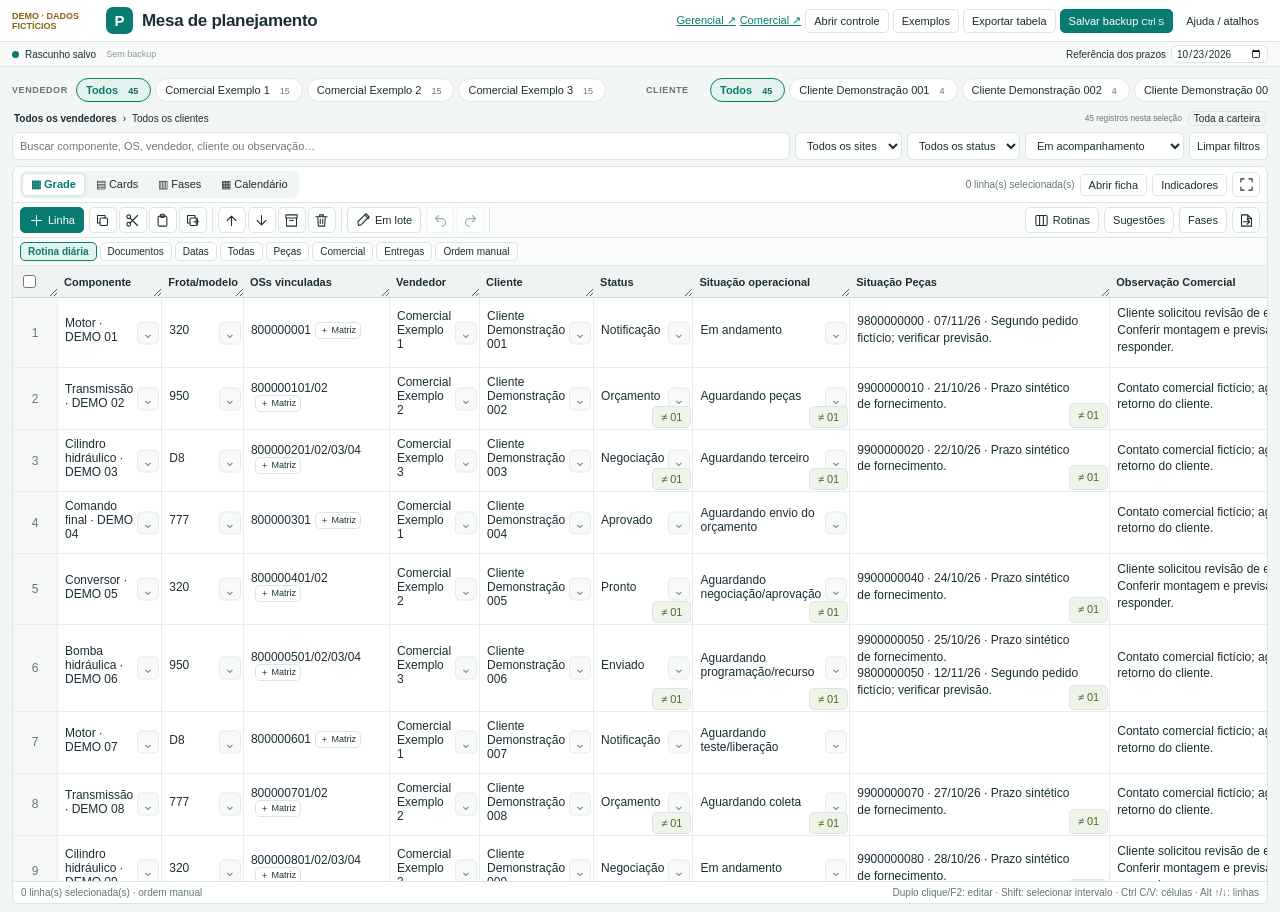
==== planner-demo/index.html @ 9d70d235 "Publica planejador de demonstração com gerador sintético reproduzível e auditoria sem sobreposição d" ====
<!doctype html><html lang="pt-BR"><head><meta charset="utf-8"><meta name="viewport" content="width=device-width,initial-scale=1"><meta name="robots" content="noindex"><title>Planejador · demonstração fictícia</title><style>:root{--ink:#192f35;--muted:#62777a;--line:#dce5e5;--bg:#f2f6f5;--accent:#087c70;--soft:#e4f3ef;--warn:#b46617;--danger:#b74043;--panel:#fff;--shadow:0 12px 35px #18353512;font-family:Inter,Segoe UI,Arial,sans-serif;color:var(--ink);background:var(--bg);font-size:14px}*{box-sizing:border-box}body{margin:0}button,input,select,textarea{font:inherit}button{cursor:pointer;border:1px solid var(--line);background:white;border-radius:7px;padding:8px 11px;color:var(--ink);white-space:nowrap}button:hover{background:var(--soft);border-color:var(--accent)}button:disabled{opacity:.4;cursor:default}button.primary{background:var(--accent);color:white;border-color:var(--accent)}button.quiet{background:transparent;border-color:transparent}button.danger{color:var(--danger)}input,select,textarea{border:1px solid var(--line);border-radius:6px;padding:8px 10px;background:white;color:var(--ink);min-width:0}input:focus,textarea:focus,select:focus{outline:2px solid var(--accent);outline-offset:1px}textarea{resize:vertical;min-height:78px}h1,h2,h3,p{margin:0}h1{font-size:25px;letter-spacing:-.8px}h2{font-size:20px;letter-spacing:-.4px}h3{font-size:14px}small,.muted{color:var(--muted)}.eyebrow{text-transform:uppercase;font-size:10px;letter-spacing:1.8px;font-weight:700;color:var(--accent)}.top{padding:20px 28px 16px;display:flex;align-items:center;gap:20px;border-bottom:1px solid var(--line);background:var(--panel)}.brand{width:36px;height:36px;border-radius:10px;background:var(--accent);color:white;display:grid;place-items:center;font-weight:800;font-size:18px}.heading{flex:1}.heading p{margin-top:4px;color:var(--muted);font-size:12px}.topActions,.row,.tools,.filters,.tabs{display:flex;gap:8px;align-items:center;flex-wrap:wrap}.savebar{font-size:12px;background:#f9fbfa;border-bottom:1px solid var(--line);padding:9px 28px;display:flex;align-items:center;justify-content:space-between;gap:12px;flex-wrap:wrap}.dot{height:7px;width:7px;border-radius:50%;display:inline-block;background:var(--accent);margin-right:6px}.dot.dirty{background:#df9d2f}.workspace{padding:22px 28px}.intro{display:flex;justify-content:space-between;align-items:end;margin-bottom:18px;gap:16px}.intro p{color:var(--muted);margin-top:6px}.stats{display:grid;grid-template-columns:repeat(4,1fr);gap:12px;margin-bottom:18px}.stat{background:var(--panel);border:1px solid var(--line);padding:15px 18px;border-radius:10px;text-align:left}.stat strong{display:block;font-size:27px;letter-spacing:-1px;margin:5px 0}.stat small{font-size:11px}.filters{margin-bottom:12px}.filters #search{width:300px;flex:1;min-width:180px}.tabs{margin-bottom:12px}.tabs button.active{background:var(--soft);border-color:var(--accent);color:var(--accent);font-weight:700}.panel{background:var(--panel);border:1px solid var(--line);border-radius:10px;box-shadow:var(--shadow);overflow:hidden}.panelhead{display:flex;justify-content:space-between;gap:15px;align-items:center;padding:13px 16px;border-bottom:1px solid var(--line);flex-wrap:wrap}.tools{padding:9px 12px;border-bottom:1px solid var(--line);background:#fbfcfc}.tools button{font-size:12px;padding:6px 8px}.spacer{flex:1}.hint{padding:9px 14px;font-size:11px;color:var(--muted);background:#fbfcfc;border-top:1px solid var(--line)}.tablewrap{overflow:auto;max-height:60vh;min-height:260px;overscroll-behavior:contain}.sheet{border-collapse:separate;border-spacing:0;table-layout:fixed;min-width:100%;font-size:12px}.sheet th{position:sticky;top:0;z-index:3;background:#eff4f3;text-align:left;font-size:11px;color:#425d61;font-weight:600;border-bottom:1px solid #cbd8d6;height:39px;padding:8px;resize:horizontal;overflow:hidden;min-width:65px}.sheet th.num{min-width:45px;width:45px;left:0;z-index:5}.sheet td{border-right:1px solid #e7eded;border-bottom:1px solid #e7eded;padding:0;vertical-align:top;height:39px;background:white}.sheet td.num{position:sticky;left:0;z-index:2;background:#f5f8f7;width:45px;text-align:center;vertical-align:middle;cursor:grab;color:var(--muted);font-variant-numeric:tabular-nums}.sheet td.cell{padding:10px 8px;white-space:nowrap;overflow:hidden;text-overflow:ellipsis;max-width:300px;outline:none;cursor:cell;user-select:none}.sheet td.cell.long{white-space:normal;min-width:260px;line-height:1.4}.sheet td.cell.selected{background:var(--soft)}.sheet td.cell.focused{box-shadow:inset 0 0 0 2px var(--accent)}.sheet td.cell[contenteditable=true]{background:#fffdf2;user-select:text;white-space:pre-wrap;box-shadow:inset 0 0 0 2px var(--accent);cursor:text}.sheet tr.rowSelected td{background:#edf7f4}.sheet tr.rowSelected td.cell.selected{background:#d2eae4}.sheet .readonly{color:#6f7f81;background:#f8faf9}.sheet th button{font-size:11px;padding:0;background:none;border:0;text-align:left;width:100%}.empty{padding:45px;text-align:center;color:var(--muted)}.badge{display:inline-block;border-radius:5px;padding:3px 6px;font-size:10px;background:var(--soft);color:var(--accent);font-weight:600}.badge.warn{background:#fff0da;color:#99611a}.badge.red{background:#fdeced;color:#a83c43}.badge.gray{background:#edf1f3;color:#536572}.layout{display:grid;grid-template-columns:190px minmax(0,1fr);min-height:calc(100vh - 125px)}.rail{padding:23px 15px;border-right:1px solid var(--line);background:var(--panel)}.rail .eyebrow{margin:6px 10px 14px}.rail button{display:flex;justify-content:space-between;width:100%;text-align:left;margin:4px 0;padding:11px;border:0;background:transparent}.rail button.active{background:var(--soft);color:var(--accent);font-weight:700}.rail p{font-size:11px;line-height:1.6;margin:22px 10px;color:var(--muted)}.agenda{--accent:#b36623;--soft:#fff1e1;--bg:#f7f5f0;--ink:#253443;--muted:#727775}.agenda .top{background:#1b2c3d;color:white}.agenda .heading p{color:#bcc9d3}.agenda .brand{background:#d99957;color:#142433}.agenda .top .eyebrow{color:#e1b480}.agenda .top button.quiet{color:white}.agenda .top button.primary{background:#d48b40;color:#132330}.agenda .stat{border-top:3px solid #d4aa78}.board{display:grid;grid-template-columns:repeat(3,minmax(240px,1fr));gap:16px;overflow:auto}.lane{background:#eeece7;border-radius:10px;padding:10px;min-height:250px}.laneTitle{display:flex;justify-content:space-between;padding:7px 4px 13px;font-weight:700;font-size:12px}.task{background:white;border:1px solid #e2ded6;border-radius:9px;padding:14px;margin-bottom:10px;box-shadow:0 3px 10px #29312e05;cursor:grab}.task:hover{border-color:var(--accent)}.task .tasktop{display:flex;align-items:start;gap:8px;justify-content:space-between}.task h3{font-size:14px;margin-bottom:4px}.task .description{font-size:12px;line-height:1.5;margin:12px 0;min-height:36px}.task label{font-size:10px;color:var(--muted);display:block}.task input{width:100%;font-size:12px;margin-top:3px;padding:6px}.task .taskfoot{display:flex;gap:6px;align-items:center;justify-content:space-between;margin-top:10px}.task button{padding:5px 7px;font-size:11px}.task.selected{outline:2px solid var(--accent)}.cockpit{--accent:#315bd5;--soft:#edf1ff;--bg:#f3f5fa;--ink:#25304b;--muted:#748099;--line:#dde3ee}.cockpit .brand{border-radius:50%}.cockpit .workspace{padding:20px 24px}.cockpit-layout{display:grid;grid-template-columns:340px minmax(0,1fr);gap:18px}.catalog{max-height:76vh;overflow:auto}.component-item{padding:15px 16px;border-bottom:1px solid var(--line);cursor:pointer;position:relative;background:white}.component-item:hover{background:#f8faff}.component-item.active{background:var(--soft);box-shadow:inset 4px 0 var(--accent)}.component-item h3{margin:7px 0}.component-item p{font-size:12px;line-height:1.5;margin:5px 0}.component-item input[type=checkbox]{float:right}.progress{height:4px;display:flex;gap:3px;margin-top:12px}.progress i{flex:1;background:#e3e8f1;border-radius:2px}.progress i.on{background:var(--accent)}.detail{padding:22px}.detailTitle{display:flex;gap:12px;justify-content:space-between;align-items:start;margin-bottom:18px}.detailTitle p{margin:5px 0;color:var(--muted)}.formgrid{display:grid;grid-template-columns:repeat(3,minmax(0,1fr));gap:12px}.formgrid label{font-size:11px;color:var(--muted);display:flex;flex-direction:column;gap:5px}.formgrid input,.formgrid select,.formgrid textarea{width:100%;font-size:13px}.formgrid .wide{grid-column:1/-1}.formgrid .span2{grid-column:span 2}.section{margin:18px 0;padding-top:18px;border-top:1px solid var(--line)}.section h3{margin-bottom:12px}.metrics{display:flex;gap:10px;margin:16px 0}.metric{flex:1;padding:12px;border:1px solid var(--line);border-radius:8px}.metric strong{display:block;font-size:17px;margin-top:5px}.metric small{font-size:10px}.timeline{display:flex;gap:8px;overflow:auto;padding:12px 0}.milestone{min-width:105px;flex:1;border-top:3px solid var(--accent);padding:8px 3px}.milestone small{display:block;font-size:10px;margin-bottom:5px}.milestone b{font-size:12px}.note{padding:12px 14px;border-radius:8px;background:var(--soft);font-size:12px;line-height:1.6;margin:12px 0}.history{display:grid;gap:10px;max-height:350px;overflow:auto}.event{padding:10px;border-left:2px solid var(--line);font-size:12px;line-height:1.5}.event small{display:block}.dialogback{position:fixed;inset:0;background:#10282c65;backdrop-filter:blur(3px);z-index:20;display:flex;align-items:center;justify-content:center;padding:25px}.dialog{background:white;border-radius:14px;width:min(1050px,98vw);max-height:92vh;overflow:auto;box-shadow:0 25px 100px #0004}.dialog.small{width:620px}.dialogheader{position:sticky;top:0;background:white;padding:18px 22px;border-bottom:1px solid var(--line);display:flex;align-items:center;justify-content:space-between;z-index:2}.dialogbody{padding:20px 22px}.dialogbody p{line-height:1.6;margin:8px 0}.dialogbody ul{line-height:1.8;padding-left:20px}.dialogfooter{padding:14px 22px;border-top:1px solid var(--line);display:flex;gap:8px;justify-content:end}.helpgrid{display:grid;grid-template-columns:1fr 1fr;gap:16px}.helpgrid article{border:1px solid var(--line);border-radius:8px;padding:14px}.helpgrid h3{margin-bottom:7px}.helpgrid p{font-size:12px}kbd{font-family:inherit;font-size:11px;border:1px solid #cbd6d7;background:#f6f8f7;border-radius:4px;padding:2px 5px}.toast{position:fixed;bottom:22px;left:50%;transform:translateX(-50%);padding:12px 20px;background:#1b3438;color:white;z-index:99;border-radius:8px;box-shadow:var(--shadow);font-size:13px;max-width:90vw}.toast:empty{display:none}.gridFooter{display:flex;gap:10px;justify-content:space-between;font-size:11px;padding:10px 14px;border-top:1px solid var(--line);color:var(--muted)}.actionBanner{padding:10px 14px;background:var(--soft);display:flex;align-items:center;gap:8px;margin:12px 0;border-radius:8px;font-size:12px;flex-wrap:wrap}.hidden{display:none!important}.recovery{margin:12px 28px;padding:13px 16px;background:#fff3db;border:1px solid #e8c887;border-radius:8px;display:flex;gap:14px;align-items:center;justify-content:space-between}.density-compact td.cell{padding:6px 8px!important}.density-compact td{height:30px!important}.saveinfo{color:var(--muted);font-size:11px}.invalid{border-color:#c42!important;background:#fff3ed!important}.sourceTable{border-collapse:collapse;width:100%;font-size:12px}.sourceTable td,.sourceTable th{padding:9px;border-bottom:1px solid var(--line);text-align:left;vertical-align:top}.sourceTable th{background:#f5f7fa}.liveValue{font-weight:700;color:var(--accent)}@media(max-width:1000px){.top{padding:15px;flex-wrap:wrap}.topActions{width:100%}.workspace{padding:15px}.stats{grid-template-columns:repeat(2,1fr)}.layout{grid-template-columns:145px minmax(0,1fr)}.cockpit-layout{grid-template-columns:270px minmax(0,1fr)}.formgrid{grid-template-columns:repeat(2,minmax(0,1fr))}.board{grid-template-columns:repeat(3,280px)}}@media(max-width:700px){.layout{display:block}.rail{display:flex;overflow:auto;padding:8px}.rail button{min-width:135px}.rail p,.rail .eyebrow{display:none}.cockpit-layout{display:block}.catalog{max-height:260px;margin-bottom:15px}.formgrid{grid-template-columns:1fr 1fr}.helpgrid{grid-template-columns:1fr}.savebar{padding:10px 15px}.metrics{flex-wrap:wrap}.metric{min-width:110px}.dialogback{padding:8px}.detail{padding:15px}.intro{align-items:start;flex-direction:column}}@media print{.topActions,.tools,.filters,.rail,.savebar,.hint,.tabs,.dialogback,.toast{display:none!important}.tablewrap,.catalog{max-height:none;overflow:visible}.workspace{padding:0}.panel{box-shadow:none}.layout{display:block}}

.portfolioNav{background:white;border:1px solid var(--line);border-radius:10px 10px 0 0;overflow:hidden;margin-top:3px}.portfolioLine{display:flex;min-width:0;align-items:stretch}.portfolioLabel{flex:none;width:94px;display:flex;align-items:center;padding:10px 14px;font-size:10px;letter-spacing:1.4px;font-weight:700;color:var(--muted);background:#f7faf9;border-right:1px solid var(--line)}.portfolioStrip{display:flex;gap:0;overflow-x:auto;min-width:0;scrollbar-width:thin;padding:0 5px}.portfolioTab{border:0;border-right:1px solid #edf1ef;border-radius:0;background:white;padding:13px 16px;position:relative;font-size:12px;max-width:320px;overflow:hidden;text-overflow:ellipsis;flex-shrink:0}.portfolioTab small{margin-left:7px;font-size:10px;padding:2px 5px;border-radius:4px;background:#f0f3f2;color:var(--muted)}.portfolioTab.active{background:var(--soft);color:var(--accent);font-weight:700;box-shadow:inset 0 -3px var(--accent)}.portfolioTab.active small{background:#cce6df;color:#12695c}.clientLine{border-top:1px solid var(--line);background:#fbfcfc}.clientLine .portfolioTab{font-size:11px;padding:11px 14px}.clientLine .portfolioTab.active{box-shadow:inset 0 -2px var(--accent)}.portfolioSummary{display:flex;gap:10px;align-items:center;padding:10px 13px;margin-bottom:13px;background:#eaf2ef;border:1px solid var(--line);border-top:0;border-radius:0 0 10px 10px;font-size:12px;flex-wrap:wrap}.portfolioSummary button{padding:4px 8px;font-size:11px;background:transparent}.viewSwitch{display:flex;align-items:center;background:#f1f5f3;padding:3px;border-radius:7px;gap:2px}.viewSwitch button{background:transparent;border-color:transparent;padding:7px 12px;font-size:12px}.viewSwitch button.active{background:white;box-shadow:0 1px 5px #1d423217;color:var(--accent);font-weight:700;border-color:var(--line)}.columnTabs{padding:10px 12px 0;background:#fbfcfc;border-bottom:1px solid var(--line)}.columnTabs .tabs{margin:0 0 10px}.columnTabs .tabs button{padding:6px 10px;font-size:11px}.compactCards{display:grid;grid-template-columns:repeat(auto-fill,minmax(285px,1fr));gap:11px;padding:14px;background:#f7faf8;max-height:66vh;overflow:auto}.compactCard{border:1px solid var(--line);border-radius:8px;background:white;padding:12px 13px;cursor:pointer;min-width:0;transition:border-color .12s;position:relative}.compactCard:hover{border-color:var(--accent);box-shadow:0 3px 12px #1d42320a}.compactCard.selected{outline:2px solid var(--accent);outline-offset:-1px;background:#f4fbf8}.compactTop{display:flex;justify-content:space-between;gap:10px;align-items:start}.compactTop>div{min-width:0}.compactTop strong{display:block;font-size:13px;white-space:nowrap;overflow:hidden;text-overflow:ellipsis;margin-bottom:3px}.compactTop span{font-size:10px;color:var(--muted);white-space:nowrap;overflow:hidden;text-overflow:ellipsis;display:block}.compactTop input{margin:0;width:14px;height:14px}.compactClient{font-size:10px;color:#43675d;white-space:nowrap;overflow:hidden;text-overflow:ellipsis;margin-top:7px}.compactClient small{font-size:10px}.compactStatus{display:flex;align-items:center;gap:4px;margin-top:8px;min-height:19px}.compactStatus .badge{overflow:hidden;white-space:nowrap;text-overflow:ellipsis;font-size:9px;max-width:210px;padding:3px 5px}.compactCard p{font-size:11px;line-height:1.4;color:#49605c;margin:8px 0;min-height:30px;max-height:30px;overflow:hidden;display:-webkit-box;-webkit-line-clamp:2;-webkit-box-orient:vertical}.compactFoot{display:flex;justify-content:space-between;gap:8px;align-items:center;border-top:1px solid #edf2ef;padding-top:7px;margin-top:5px}.compactFoot>span{font-size:10px;color:var(--muted)}.compactFoot button{padding:3px 7px;font-size:10px;border-color:#e2ebe7}.exampleOptions{display:grid;gap:12px;margin-top:16px}.exampleOptions button{text-align:left;white-space:normal;padding:16px}.exampleOptions b{display:block;font-size:14px;margin-bottom:7px}.exampleOptions span{display:block;font-size:12px;line-height:1.6;color:var(--muted)}.grade .workspace{padding-top:18px}.grade .intro{margin-bottom:15px}.grade .tablewrap{max-height:60vh}.grade .topActions{gap:6px}.grade .topActions>button{font-size:12px}@media(max-width:700px){.portfolioLabel{width:76px;padding:8px;font-size:9px}.portfolioTab{padding:12px}.portfolioSummary{font-size:11px}.compactCards{grid-template-columns:1fr}.grade .panelhead{padding:10px}.grade .intro h2{font-size:18px}.grade .intro .badge{max-width:100%;white-space:normal}}

.revisionTools{display:flex;gap:6px;padding:8px 14px;align-items:center;border-bottom:1px solid #e1e8e6;flex-wrap:wrap}.revisionTools span{font-size:11px;color:#6e7e79;margin-left:auto}.cell{position:relative;padding-bottom:16px!important}.cellValue{white-space:pre-line}.tiny{font-size:10px;padding:2px 5px;margin-left:4px}.diff{position:absolute;right:1px;bottom:1px;font-size:9px;background:#eef4e7;padding:1px 5px;color:#506a2d}.ghost{color:#c7ceca;font-size:11px}.inlineField{display:flex;gap:3px;align-items:center}.inlineField>input:first-child{min-width:100px;flex:1;width:100%}.datePicker{width:32px!important;min-width:32px!important;padding:4px!important;color:transparent}.datePicker::-webkit-datetime-edit{display:none}.datePicker::-webkit-calendar-picker-indicator{opacity:1}.matrix{padding:12px;background:#f3f8f5;overflow:auto;max-width:calc(100vw - 100px)}.matrix table{border-collapse:collapse;margin-top:10px}.matrix td,.matrix th{padding:7px;border:1px solid #dce6df;min-width:160px;background:white;vertical-align:top}.matrix th:first-child{position:sticky;left:0;z-index:1;min-width:110px}.matrix .inlineField{min-width:190px}.cellPart{white-space:pre-line;text-align:left;font-size:11px;max-width:300px}.summaryOS{display:grid;grid-template-columns:120px 1fr auto;gap:12px;padding:12px;border-bottom:1px solid #ddd}.summaryOS span{white-space:pre-line}.repTarget,.restoreTarget{display:block;margin:10px}.orderEditor{display:grid;grid-template-columns:1fr 1fr 2fr auto;gap:8px;padding:12px 0;border-bottom:1px solid #ddd}.routineField{display:flex;gap:8px;align-items:center;padding:5px;border-bottom:1px solid #eee}.routineField label{flex:1}.routineField button{padding:3px 9px}#routineFields{max-height:340px;overflow:auto;margin:12px 0}.miniCards{display:grid;grid-template-columns:repeat(auto-fill,minmax(320px,1fr));gap:8px;padding:12px}.miniCard{border:1px solid #d7e2dc;background:white;border-radius:8px;padding:9px 11px;cursor:pointer;min-width:0;margin-bottom:7px}.miniCard:hover{border-color:#468374;background:#f8fbf9}.miniCard>div{display:flex;justify-content:space-between;gap:8px}.miniCard b,.miniCard span,.miniCard p{overflow:hidden;text-overflow:ellipsis;white-space:nowrap;font-size:12px}.miniCard b{max-width:62%}.miniCard small{font-size:10px;color:#68786f;white-space:nowrap}.miniCard p{margin:5px 0;color:#56745d}.miniCard>div:last-child{align-items:center}.phaseBoard{display:grid;grid-template-columns:repeat(6,minmax(245px,1fr));gap:10px;overflow:auto;padding:12px}.phaseLane{background:#f0f5f1;padding:8px;border-radius:8px}.phaseLane h3{font-size:12px;display:flex;justify-content:space-between;margin:4px 0 14px}.calendarLayout{display:grid;grid-template-columns:minmax(450px,1.4fr) minmax(280px,1fr);gap:20px;padding:14px}.months{max-height:720px;overflow:auto;padding-right:8px}.month{margin-bottom:25px}.monthGrid{display:grid;grid-template-columns:repeat(7,1fr);gap:4px}.monthGrid>b{font-size:10px;text-align:center;padding:6px}.calendarDate{min-height:83px;display:flex;align-items:flex-start;flex-direction:column;padding:7px;gap:6px}.calendarDate span{font-size:10px;color:#316d55}.calendarDate small{font-size:9px}.calendarDate.chosen{background:#dceee1;border-color:#3f7d59}.calendarDate.isToday>b{border-bottom:2px solid #3f7d59}.eventLabel{font-size:11px;margin:12px 0 5px;color:#597466}.gridInput{width:calc(100% - 32px);min-width:60px;padding:2px;border:0}.gridPicker{width:28px;color:transparent;padding:0}.gridPicker::-webkit-datetime-edit{display:none}.dialogbody>label{display:block;margin:10px 0}.dialogbody>label>select{margin-left:12px}.dialogbody>label>input{margin-left:12px}@media(max-width:900px){.calendarLayout{grid-template-columns:1fr}.orderEditor{grid-template-columns:1fr 1fr}.miniCards{grid-template-columns:1fr}.months{max-height:650px}}

/* Área de trabalho compacta */
body.grade{font-size:13px}.grade button{padding:4px 8px;border-radius:5px;font-size:11px}.grade input,.grade select{padding:4px 7px;font-size:12px}.grade .top{padding:6px 12px;gap:9px;min-height:42px;flex-wrap:nowrap}.grade .brand{width:27px;height:27px;border-radius:7px;font-size:15px}.grade .heading h1{font-size:17px;letter-spacing:-.3px}.grade .heading .eyebrow,.grade .heading p,.grade .intro{display:none}.grade .topActions{gap:4px;flex-wrap:nowrap;width:auto}.grade .topActions>button{padding:5px 8px;font-size:11px}.grade .savebar{padding:3px 12px;gap:10px;font-size:10px;min-height:25px;flex-wrap:nowrap}.grade .savebar label{font-size:10px;display:flex;align-items:center;gap:5px;margin-left:auto}.grade .savebar input{font-size:10px;padding:1px 4px!important}.grade #backupTime{font-size:9px;color:#899692}.grade .workspace{padding:8px 12px}.grade .portfolioNav{display:grid;grid-template-columns:minmax(0,1fr) minmax(0,1fr);border:0;background:transparent;gap:12px;border-radius:0;margin:0 0 4px}.grade .portfolioLine,.grade .clientLine{align-items:center;border:0;background:transparent;min-width:0;gap:5px}.grade .portfolioLabel{width:auto;min-width:58px;padding:0;border:0;background:transparent;font-size:9px;letter-spacing:.6px}.grade .portfolioStrip{gap:4px;padding:3px 1px;scrollbar-width:thin}.grade .portfolioTab,.grade .clientLine .portfolioTab{padding:5px 9px;font-size:11px;border:1px solid #e1e8e3;border-radius:14px;max-width:240px;box-shadow:none;background:#fff}.grade .portfolioTab.active,.grade .clientLine .portfolioTab.active{background:var(--soft);border-color:var(--accent);box-shadow:none}.grade .portfolioTab small{font-size:9px;padding:0 3px;margin-left:4px;background:transparent}.grade .portfolioSummary{margin:0 0 5px;padding:0 2px;background:none;border:0;gap:6px;font-size:10px;min-height:18px}.grade .portfolioSummary button{padding:1px 5px;font-size:10px}.grade .filters{gap:5px;margin:0 0 6px;flex-wrap:nowrap}.grade .filters #search{width:240px;min-width:140px}.grade .filters input,.grade .filters select,.grade .filters button{height:28px;font-size:11px;padding:3px 7px}.grade .panel{border-radius:7px;box-shadow:none}.grade .panelhead{padding:4px 7px;gap:8px;min-height:34px;flex-wrap:nowrap}.grade .panelhead .row{gap:5px;flex-wrap:nowrap}.grade .panelhead .row small{font-size:10px}.grade .viewSwitch{padding:2px;gap:2px}.grade .viewSwitch button{padding:4px 8px;font-size:11px}.grade .tools.uxTools{padding:4px 7px;gap:5px;min-height:35px;flex-wrap:wrap}.uxTools button{height:26px;display:inline-flex;align-items:center;justify-content:center;gap:4px}.uxTools .toolGroup{display:flex;gap:2px;padding-right:5px;border-right:1px solid #dce5df}.iconCommand{width:28px;min-width:28px;padding:4px!important;display:inline-flex;align-items:center;justify-content:center}.grade .columnTabs{padding:4px 7px}.grade .columnTabs .tabs{margin:0;gap:3px}.grade .columnTabs .tabs button{padding:3px 7px;font-size:10px}.grade .tablewrap{max-height:calc(100dvh - 285px);min-height:260px}.grade .sheet th{height:31px;padding:6px}.grade .sheet td.cell{height:38px;padding:7px 28px 12px 7px!important;vertical-align:middle;font-size:12px}.grade .sheet td.cell.long{white-space:normal}.grade .gridFooter{padding:5px 8px;font-size:10px}.grade .panel>.hint,.grade .workspace>.saveinfo{display:none}.grade .sheet td.cell .tiny{padding:1px 4px;font-size:9px;vertical-align:middle}.grade .sheet td.cell .ghost{font-size:10px}.grade .sheet td.cell[data-key=confirmed]{padding-right:25px!important}.cellControl{position:absolute;right:2px;top:50%;transform:translateY(-50%);padding:2px!important;line-height:1;width:22px;height:23px;display:flex;align-items:center;justify-content:center;color:#7f9389;background:#f7faf8;border:1px solid #e5ece7!important}.cellControl:hover{color:var(--accent);border-color:var(--accent)!important}.suggestControl{font-size:14px!important}.cell .diff{z-index:1}.grade .sheet td.cell.isEditing{padding:0!important;background:#fffdf4;overflow:visible;z-index:7}.cellEditor{position:relative;display:flex;min-height:36px;align-items:center;width:100%;background:#fffdf4;border:2px solid var(--accent)}.grade .cellEditor .gridInput{position:relative;z-index:1;background:transparent;border:0!important;outline:none;padding:6px 5px;width:100%;font:12px Segoe UI,Arial,sans-serif;height:34px;flex:1;min-width:0;color:var(--ink);box-shadow:none}.completionGhost{position:absolute;left:5px;top:50%;transform:translateY(-50%);font:12px Segoe UI,Arial,sans-serif;color:#a7b4ac;pointer-events:none;white-space:pre;overflow:hidden;width:calc(100% - 30px)}.completionGhost>span{color:transparent}.editorToggle{border:0!important;background:transparent;padding:4px!important;width:24px;height:30px}.grade .cellEditor .gridPicker{width:26px;min-width:26px;border:0;background:transparent;cursor:pointer;padding:0;height:28px}.toast{top:10px;right:12px;bottom:auto;left:auto;transform:none;max-width:430px;font-size:11px;padding:10px 14px;pointer-events:none;z-index:99}.recovery{display:none!important}
/* Painéis junto à célula, sem máscara sobre a carteira */
#floatingRoot{position:relative;z-index:60}.uxPopover{position:fixed;background:white;border:1px solid #b9d0c2;box-shadow:0 12px 45px #153d2a30;border-radius:9px;overflow:auto;z-index:60;font-size:12px}.uxPopover>header{display:flex;align-items:center;justify-content:space-between;gap:12px;padding:8px 11px;background:#f5faf6;border-bottom:1px solid #dfe9e2;position:sticky;top:0;z-index:1}.uxPopover>header b{font-size:12px}.uxPopover .popClose{border:0;background:none;font-size:18px;padding:0 4px}.popBody{padding:10px 12px}.popBody>p{margin:0 0 8px;font-size:11px;line-height:1.5}.popBody>small{display:block;color:var(--muted);font-size:10px;margin-top:8px}.uxPopover footer{padding:7px 11px;display:flex;justify-content:flex-end;gap:6px;border-top:1px solid #dfe9e2;position:sticky;bottom:0;background:white}.uxPopover #osNumbers{width:100%;font-size:13px;padding:8px}.uxPopover .orderEditor{display:grid;grid-template-columns:minmax(115px,1fr) minmax(140px,1fr) minmax(160px,1.5fr) 27px;gap:8px;align-items:end;padding:7px 0}.orderEditor label{display:flex;flex-direction:column;gap:4px;min-width:0;font-size:10px;color:var(--muted);margin:0}.orderEditor input{width:100%;height:29px;font-size:12px}.orderEditor>.iconCommand,.orderEditor>button{height:29px;width:27px;padding:4px!important;display:flex;align-items:center;justify-content:center}.orderEditor .inlineField>input:first-child{min-width:75px}.orderEditor .datePicker{height:29px;min-width:25px!important;width:25px!important}.addOrder{margin-top:8px}.uxPopover .summaryOS{grid-template-columns:100px minmax(0,1fr) 70px;gap:8px;padding:9px 0}.summaryOS>span{overflow-wrap:anywhere}.phaseConfigGrid{display:grid;grid-template-columns:minmax(150px,1fr) minmax(210px,1.2fr);gap:9px 15px;align-items:center;margin-top:15px}.phaseConfigGrid>b{font-size:11px;color:var(--muted)}.phaseConfigGrid>label{margin:0;font-size:12px}.phaseConfigGrid>select{width:100%;height:32px;margin:0}.grade .dialogheader{padding:12px 16px}.grade .dialogheader h2{font-size:17px}.grade .dialogbody{padding:14px 16px}.grade .dialogfooter{padding:9px 16px}.bulkScope{display:flex;flex-direction:column;gap:6px;font-size:11px;margin-bottom:12px}.bulkScope small{color:var(--muted);line-height:1.5}.bulkScope details{max-height:95px;overflow:auto;color:var(--muted)}.bulkScope details span{display:block;padding:3px}.bulkLabel{display:flex;flex-direction:column;gap:5px;font-size:11px}.bulkLabel input{width:100%;height:32px}.bulkLabel .inlineField{width:100%}#bulkOptions{display:flex;flex-direction:column;gap:2px;max-height:210px;overflow:auto;margin-top:6px}#bulkOptions button{text-align:left;white-space:normal;border:0;padding:6px}#bulkOptions button:hover{background:var(--soft)}
#suggestionList{position:fixed;z-index:66;min-width:270px;width:380px;max-height:260px;overflow:auto;border:1px solid #aecbb9;border-radius:6px;box-shadow:0 6px 24px #12352325;background:#fff;font-size:12px}#suggestionList>small{display:block;font-size:9px;padding:6px 8px;background:#f4f8f5;color:#7b8e82}#suggestionList>button{display:block;width:100%;text-align:left;border:0;border-radius:0;padding:7px 9px;white-space:normal;font-size:12px}#suggestionList>button.active{background:var(--soft);color:var(--accent);box-shadow:inset 3px 0 var(--accent)}
/* Expansão local: ficha, calendário e balões continuam acima da tabela */
body.tableExpanded{overflow:hidden}body.tableExpanded .workspace>.panel{position:fixed;inset:6px;z-index:15;display:flex;flex-direction:column;border-radius:6px;box-shadow:0 0 0 15px var(--bg)}body.tableExpanded .panel>.tablewrap{max-height:none;min-height:0;flex:1;overflow:auto}body.tableExpanded .panel>.gridFooter{flex:none}body.tableExpanded .panel>.miniCards,body.tableExpanded .panel>.phaseBoard,body.tableExpanded .panel>.calendarLayout{min-height:0;flex:1;overflow:auto}body.tableExpanded .panel .months{max-height:none}body.tableExpanded .panel>.hint{display:none}body.tableExpanded .panelhead,body.tableExpanded .uxTools,body.tableExpanded .columnTabs{flex:none}body.tableExpanded .dialogback{z-index:40}
@media(max-width:900px){.grade .top{flex-wrap:wrap;gap:4px}.grade .topActions{flex-wrap:wrap;margin-left:auto}.grade .portfolioNav{gap:6px}.grade .portfolioTab{max-width:180px}.grade #backupTime{display:none}.grade .tablewrap{max-height:calc(100dvh - 310px)}.grade .uxTools .spacer{display:none}}@media(max-width:650px){.grade .topActions>button{font-size:10px;padding:4px}.grade .heading h1{font-size:15px}.grade .portfolioNav{grid-template-columns:1fr}.grade .filters{flex-wrap:wrap}.grade .filters #search{flex-basis:100%}.grade .savebar label{display:none}.grade .panelhead{flex-wrap:wrap}.grade .tablewrap{max-height:calc(100dvh - 380px)}.uxPopover .orderEditor{grid-template-columns:1fr 1fr 27px;gap:6px}.orderEditor .orderNote{grid-column:1/3}.orderEditor>button{grid-column:3;grid-row:1/3;align-self:center}.phaseConfigGrid{grid-template-columns:minmax(100px,1fr) minmax(150px,1.2fr);gap:7px}.uxPopover .summaryOS{grid-template-columns:90px minmax(0,1fr) 60px}}
.grade .cellEditor textarea.gridInput{min-height:68px;height:68px;resize:vertical;white-space:pre-wrap}.grade .cellEditor:has(textarea) .completionGhost{display:none}.grade .cellEditor:has(textarea){align-items:flex-start}.grade .cellEditor textarea.gridInput+.editorToggle{margin-top:3px}

.grade .top:before{content:"DEMO · DADOS FICTÍCIOS";font-size:9px;color:#8b6412;font-weight:700;max-width:85px}.topActions a{font-size:11px;color:var(--accent)}</style></head><body><script>const MODE="grade";const SEED=[
  {
    "component": "Motor · DEMO 01",
    "fleet": "320",
    "seller": "Comercial Exemplo 1",
    "client": "Cliente Demonstração 001",
    "site": "Unidade Norte",
    "os": "800000001",
    "type": "Garantia",
    "status": "Notificação",
    "situation": "Em andamento",
    "piecesNote": "",
    "note": "Cliente solicitou revisão de escopo.\nConferir montagem e previsão antes de responder.",
    "nextAction": "",
    "owner": "Planejador",
    "actionDue": "",
    "reviewDate": "",
    "forecast": "2026-10-30",
    "confirmed": "",
    "requisition": "97000000",
    "nf": "",
    "order": "",
    "parts": 5500,
    "services": 2000,
    "arrival": "2026-09-08",
    "notification": "2026-09-10",
    "opened": "2026-09-13",
    "budgetForecast": "",
    "quoted": "",
    "approved": "",
    "shipped": "",
    "internal": "Registro criado artificialmente para testes de uso. Nenhuma OS real está representada.",
    "invoice": "Não",
    "invoiceMonth": "2026-10",
    "id": "demo-row-001",
    "history": [
      {
        "at": "2026-10-21T12:00:00Z",
        "text": "Atendimento inteiramente fictício."
      }
    ],
    "sap": [
      {
        "os": "800000001",
        "client": "Cliente Demonstração 001",
        "model": "320",
        "serial": "DEMO-0000",
        "service": "Motor · DEMO 01",
        "parts": 5500,
        "stage": "Notificação",
        "origin": "Garantia",
        "dates": {
          "Data PR": "2026-10-30"
        }
      }
    ],
    "archived": false,
    "primary": {},
    "children": [
      {
        "number": "800000001",
        "values": {
          "status": "Notificação",
          "situation": "Em andamento",
          "note": "Cliente solicitou revisão de escopo.\nConferir montagem e previsão antes de responder.",
          "nextAction": "",
          "owner": "Planejador",
          "actionDue": "",
          "reviewDate": "",
          "forecast": "2026-10-30",
          "confirmed": "",
          "requisition": "97000000",
          "nf": "",
          "parts": 5500,
          "services": 2000,
          "arrival": "2026-09-08",
          "notification": "2026-09-10",
          "opened": "2026-09-13",
          "budgetForecast": "",
          "quoted": "",
          "approved": "",
          "shipped": "",
          "internal": "Registro criado artificialmente para testes de uso. Nenhuma OS real está representada.",
          "invoice": "Não",
          "invoiceMonth": "2026-10"
        },
        "orders": [
          {
            "id": "demo-order-0-0-2",
            "pedido": "9800000000",
            "due": "2026-11-07",
            "note": "Segundo pedido fictício; verificar previsão."
          }
        ],
        "quarantineAt": "",
        "history": [
          {
            "at": "2026-10-21T12:00:00Z",
            "text": "Dados fictícios gerados para avaliação."
          }
        ]
      }
    ]
  },
  {
    "component": "Transmissão · DEMO 02",
    "fleet": "950",
    "seller": "Comercial Exemplo 2",
    "client": "Cliente Demonstração 002",
    "site": "Unidade Sul",
    "os": "800000101/02",
    "type": "Rentável",
    "status": "Orçamento",
    "situation": "Aguardando peças",
    "piecesNote": "",
    "note": "Contato comercial fictício; aguardando retorno do cliente.",
    "nextAction": "Acompanhar pedido de peças",
    "owner": "Comercial",
    "actionDue": "2026-10-18",
    "reviewDate": "2026-10-22",
    "forecast": "2026-10-31",
    "confirmed": "2026-10-21",
    "requisition": "97000001",
    "nf": "",
    "order": "",
    "parts": 5775,
    "services": 2135,
    "arrival": "2026-09-09",
    "notification": "2026-09-11",
    "opened": "2026-09-14",
    "budgetForecast": "",
    "quoted": "",
    "approved": "",
    "shipped": "",
    "internal": "Registro criado artificialmente para testes de uso. Nenhuma OS real está representada.",
    "invoice": "Sim",
    "invoiceMonth": "2026-10",
    "id": "demo-row-002",
    "history": [
      {
        "at": "2026-10-21T12:00:00Z",
        "text": "Atendimento inteiramente fictício."
      }
    ],
    "sap": [
      {
        "os": "800000101",
        "client": "Cliente Demonstração 002",
        "model": "950",
        "serial": "DEMO-0001",
        "service": "Transmissão · DEMO 02",
        "parts": 5775,
        "stage": "Orçamento",
        "origin": "Rentável",
        "dates": {
          "Data PR": "2026-10-31"
        }
      }
    ],
    "archived": false,
    "primary": {},
    "children": [
      {
        "number": "800000101",
        "values": {
          "status": "Orçamento",
          "situation": "Aguardando peças",
          "note": "Contato comercial fictício; aguardando retorno do cliente.",
          "nextAction": "Acompanhar pedido de peças",
          "owner": "Comercial",
          "actionDue": "2026-10-18",
          "reviewDate": "2026-10-22",
          "forecast": "2026-10-31",
          "confirmed": "2026-10-21",
          "requisition": "97000001",
          "nf": "",
          "parts": 5775,
          "services": 2135,
          "arrival": "2026-09-09",
          "notification": "2026-09-11",
          "opened": "2026-09-14",
          "budgetForecast": "",
          "quoted": "",
          "approved": "",
          "shipped": "",
          "internal": "Registro criado artificialmente para testes de uso. Nenhuma OS real está representada.",
          "invoice": "Sim",
          "invoiceMonth": "2026-10"
        },
        "orders": [
          {
            "id": "demo-order-1-0-1",
            "pedido": "9900000010",
            "due": "2026-10-21",
            "note": "Prazo sintético de fornecimento."
          }
        ],
        "quarantineAt": "",
        "history": [
          {
            "at": "2026-10-21T12:00:00Z",
            "text": "Dados fictícios gerados para avaliação."
          }
        ]
      },
      {
        "number": "800000102",
        "values": {
          "status": "Negociação",
          "situation": "Aguardando terceiro",
          "note": "Contato comercial fictício; aguardando retorno do cliente.",
          "nextAction": "Acompanhar serviço externo",
          "owner": "Oficina",
          "actionDue": "2026-10-19",
          "reviewDate": "2026-10-23",
          "forecast": "2026-11-01",
          "confirmed": "2026-10-20",
          "requisition": "97000002",
          "nf": "",
          "parts": 5870,
          "services": 2175,
          "arrival": "2026-09-09",
          "notification": "2026-09-11",
          "opened": "2026-09-14",
          "budgetForecast": "",
          "quoted": "2026-10-04",
          "approved": "",
          "shipped": "",
          "internal": "Registro criado artificialmente para testes de uso. Nenhuma OS real está representada.",
          "invoice": "Sim",
          "invoiceMonth": "2026-10"
        },
        "orders": [
          {
            "id": "demo-order-1-1-1",
            "pedido": "9900000011",
            "due": "2026-10-22",
            "note": "Prazo sintético de fornecimento."
          }
        ],
        "quarantineAt": "",
        "history": [
          {
            "at": "2026-10-21T12:00:00Z",
            "text": "Dados fictícios gerados para avaliação."
          }
        ]
      }
    ]
  },
  {
    "component": "Cilindro hidráulico · DEMO 03",
    "fleet": "D8",
    "seller": "Comercial Exemplo 3",
    "client": "Cliente Demonstração 003",
    "site": "",
    "os": "800000201/02/03/04",
    "type": "Garantia",
    "status": "Negociação",
    "situation": "Aguardando terceiro",
    "piecesNote": "",
    "note": "Contato comercial fictício; aguardando retorno do cliente.",
    "nextAction": "Acompanhar serviço externo",
    "owner": "Oficina",
    "actionDue": "2026-10-19",
    "reviewDate": "2026-10-23",
    "forecast": "2026-11-01",
    "confirmed": "2026-10-20",
    "requisition": "97000002",
    "nf": "",
    "order": "",
    "parts": 6050,
    "services": 2270,
    "arrival": "2026-09-10",
    "notification": "2026-09-12",
    "opened": "2026-09-15",
    "budgetForecast": "",
    "quoted": "2026-10-05",
    "approved": "",
    "shipped": "",
    "internal": "Registro criado artificialmente para testes de uso. Nenhuma OS real está representada.",
    "invoice": "Sim",
    "invoiceMonth": "2026-10",
    "id": "demo-row-003",
    "history": [
      {
        "at": "2026-10-21T12:00:00Z",
        "text": "Atendimento inteiramente fictício."
      }
    ],
    "sap": [
      {
        "os": "800000201",
        "client": "Cliente Demonstração 003",
        "model": "D8",
        "serial": "DEMO-0002",
        "service": "Cilindro hidráulico · DEMO 03",
        "parts": 6050,
        "stage": "Negociação",
        "origin": "Garantia",
        "dates": {
          "Data PR": "2026-11-01"
        }
      }
    ],
    "archived": false,
    "primary": {},
    "children": [
      {
        "number": "800000201",
        "values": {
          "status": "Negociação",
          "situation": "Aguardando terceiro",
          "note": "Contato comercial fictício; aguardando retorno do cliente.",
          "nextAction": "Acompanhar serviço externo",
          "owner": "Oficina",
          "actionDue": "2026-10-19",
          "reviewDate": "2026-10-23",
          "forecast": "2026-11-01",
          "confirmed": "2026-10-20",
          "requisition": "97000002",
          "nf": "",
          "parts": 6050,
          "services": 2270,
          "arrival": "2026-09-10",
          "notification": "2026-09-12",
          "opened": "2026-09-15",
          "budgetForecast": "",
          "quoted": "2026-10-05",
          "approved": "",
          "shipped": "",
          "internal": "Registro criado artificialmente para testes de uso. Nenhuma OS real está representada.",
          "invoice": "Sim",
          "invoiceMonth": "2026-10"
        },
        "orders": [
          {
            "id": "demo-order-2-0-1",
            "pedido": "9900000020",
            "due": "2026-10-22",
            "note": "Prazo sintético de fornecimento."
          }
        ],
        "quarantineAt": "",
        "history": [
          {
            "at": "2026-10-21T12:00:00Z",
            "text": "Dados fictícios gerados para avaliação."
          }
        ]
      },
      {
        "number": "800000202",
        "values": {
          "status": "Aprovado",
          "situation": "Aguardando envio do orçamento",
          "note": "Contato comercial fictício; aguardando retorno do cliente.",
          "nextAction": "Enviar orçamento",
          "owner": "Terceiro",
          "actionDue": "2026-10-20",
          "reviewDate": "2026-10-24",
          "forecast": "2026-11-02",
          "confirmed": "2026-10-19",
          "requisition": "97000003",
          "nf": "",
          "parts": 6145,
          "services": 2310,
          "arrival": "2026-09-10",
          "notification": "2026-09-12",
          "opened": "2026-09-15",
          "budgetForecast": "",
          "quoted": "2026-10-05",
          "approved": "2026-10-15",
          "shipped": "",
          "internal": "Registro criado artificialmente para testes de uso. Nenhuma OS real está representada.",
          "invoice": "Não",
          "invoiceMonth": "2026-10"
        },
        "orders": [],
        "quarantineAt": "",
        "history": [
          {
            "at": "2026-10-21T12:00:00Z",
            "text": "Dados fictícios gerados para avaliação."
          }
        ]
      },
      {
        "number": "800000203",
        "values": {
          "status": "Pronto",
          "situation": "Aguardando negociação/aprovação",
          "note": "Cliente solicitou revisão de escopo.\nConferir montagem e previsão antes de responder.",
          "nextAction": "Obter Pedido do Cliente",
          "owner": "Planejador",
          "actionDue": "2026-10-21",
          "reviewDate": "",
          "forecast": "2026-11-03",
          "confirmed": "",
          "requisition": "97000004",
          "nf": "",
          "parts": 6240,
          "services": 2350,
          "arrival": "2026-09-10",
          "notification": "2026-09-12",
          "opened": "2026-09-15",
          "budgetForecast": "",
          "quoted": "2026-10-05",
          "approved": "2026-10-15",
          "shipped": "",
          "internal": "Registro criado artificialmente para testes de uso. Nenhuma OS real está representada.",
          "invoice": "Sim",
          "invoiceMonth": "2026-10"
        },
        "orders": [
          {
            "id": "demo-order-2-2-1",
            "pedido": "9900000022",
            "due": "2026-10-24",
            "note": "Prazo sintético de fornecimento."
          }
        ],
        "quarantineAt": "",
        "history": [
          {
            "at": "2026-10-21T12:00:00Z",
            "text": "Dados fictícios gerados para avaliação."
          }
        ]
      },
      {
        "number": "800000204",
        "values": {
          "status": "Enviado",
          "situation": "Aguardando programação/recurso",
          "note": "Contato comercial fictício; aguardando retorno do cliente.",
          "nextAction": "Programar serviço",
          "owner": "Comercial",
          "actionDue": "2026-10-22",
          "reviewDate": "2026-10-26",
          "forecast": "2026-11-04",
          "confirmed": "2026-10-17",
          "requisition": "97000005",
          "nf": "",
          "parts": 6335,
          "services": 2390,
          "arrival": "2026-09-10",
          "notification": "2026-09-12",
          "opened": "2026-09-15",
          "budgetForecast": "",
          "quoted": "2026-10-05",
          "approved": "2026-10-15",
          "shipped": "",
          "internal": "Registro criado artificialmente para testes de uso. Nenhuma OS real está representada.",
          "invoice": "Sim",
          "invoiceMonth": "2026-10"
        },
        "orders": [
          {
            "id": "demo-order-2-3-1",
            "pedido": "9900000023",
            "due": "2026-10-25",
            "note": "Prazo sintético de fornecimento."
          },
          {
            "id": "demo-order-2-3-2",
            "pedido": "9800000023",
            "due": "2026-11-12",
            "note": "Segundo pedido fictício; verificar previsão."
          }
        ],
        "quarantineAt": "",
        "history": [
          {
            "at": "2026-10-21T12:00:00Z",
            "text": "Dados fictícios gerados para avaliação."
          }
        ]
      }
    ]
  },
  {
    "component": "Comando final · DEMO 04",
    "fleet": "777",
    "seller": "Comercial Exemplo 1",
    "client": "Cliente Demonstração 004",
    "site": "Unidade Norte",
    "os": "800000301",
    "type": "Rentável",
    "status": "Aprovado",
    "situation": "Aguardando envio do orçamento",
    "piecesNote": "",
    "note": "Contato comercial fictício; aguardando retorno do cliente.",
    "nextAction": "Enviar orçamento",
    "owner": "Terceiro",
    "actionDue": "2026-10-20",
    "reviewDate": "2026-10-24",
    "forecast": "2026-11-02",
    "confirmed": "2026-10-19",
    "requisition": "97000003",
    "nf": "",
    "order": "",
    "parts": 6325,
    "services": 2405,
    "arrival": "2026-09-11",
    "notification": "2026-09-13",
    "opened": "2026-09-16",
    "budgetForecast": "",
    "quoted": "2026-10-06",
    "approved": "2026-10-16",
    "shipped": "",
    "internal": "Registro criado artificialmente para testes de uso. Nenhuma OS real está representada.",
    "invoice": "Não",
    "invoiceMonth": "2026-10",
    "id": "demo-row-004",
    "history": [
      {
        "at": "2026-10-21T12:00:00Z",
        "text": "Atendimento inteiramente fictício."
      }
    ],
    "sap": [
      {
        "os": "800000301",
        "client": "Cliente Demonstração 004",
        "model": "777",
        "serial": "DEMO-0003",
        "service": "Comando final · DEMO 04",
        "parts": 6325,
        "stage": "Aprovado",
        "origin": "Rentável",
        "dates": {
          "Data PR": "2026-11-02"
        }
      }
    ],
    "archived": false,
    "primary": {},
    "children": [
      {
        "number": "800000301",
        "values": {
          "status": "Aprovado",
          "situation": "Aguardando envio do orçamento",
          "note": "Contato comercial fictício; aguardando retorno do cliente.",
          "nextAction": "Enviar orçamento",
          "owner": "Terceiro",
          "actionDue": "2026-10-20",
          "reviewDate": "2026-10-24",
          "forecast": "2026-11-02",
          "confirmed": "2026-10-19",
          "requisition": "97000003",
          "nf": "",
          "parts": 6325,
          "services": 2405,
          "arrival": "2026-09-11",
          "notification": "2026-09-13",
          "opened": "2026-09-16",
          "budgetForecast": "",
          "quoted": "2026-10-06",
          "approved": "2026-10-16",
          "shipped": "",
          "internal": "Registro criado artificialmente para testes de uso. Nenhuma OS real está representada.",
          "invoice": "Não",
          "invoiceMonth": "2026-10"
        },
        "orders": [],
        "quarantineAt": "",
        "history": [
          {
            "at": "2026-10-21T12:00:00Z",
            "text": "Dados fictícios gerados para avaliação."
          }
        ]
      }
    ]
  },
  {
    "component": "Conversor · DEMO 05",
    "fleet": "320",
    "seller": "Comercial Exemplo 2",
    "client": "Cliente Demonstração 005",
    "site": "Unidade Sul",
    "os": "800000401/02",
    "type": "Garantia",
    "status": "Pronto",
    "situation": "Aguardando negociação/aprovação",
    "piecesNote": "",
    "note": "Cliente solicitou revisão de escopo.\nConferir montagem e previsão antes de responder.",
    "nextAction": "Obter Pedido do Cliente",
    "owner": "Planejador",
    "actionDue": "2026-10-21",
    "reviewDate": "",
    "forecast": "2026-11-03",
    "confirmed": "",
    "requisition": "97000004",
    "nf": "",
    "order": "",
    "parts": 6600,
    "services": 2540,
    "arrival": "2026-09-12",
    "notification": "2026-09-14",
    "opened": "2026-09-17",
    "budgetForecast": "",
    "quoted": "2026-10-07",
    "approved": "2026-10-17",
    "shipped": "",
    "internal": "Registro criado artificialmente para testes de uso. Nenhuma OS real está representada.",
    "invoice": "Sim",
    "invoiceMonth": "2026-10",
    "id": "demo-row-005",
    "history": [
      {
        "at": "2026-10-21T12:00:00Z",
        "text": "Atendimento inteiramente fictício."
      }
    ],
    "sap": [
      {
        "os": "800000401",
        "client": "Cliente Demonstração 005",
        "model": "320",
        "serial": "DEMO-0004",
        "service": "Conversor · DEMO 05",
        "parts": 6600,
        "stage": "Pronto",
        "origin": "Garantia",
        "dates": {
          "Data PR": "2026-11-03"
        }
      }
    ],
    "archived": false,
    "primary": {},
    "children": [
      {
        "number": "800000401",
        "values": {
          "status": "Pronto",
          "situation": "Aguardando negociação/aprovação",
          "note": "Cliente solicitou revisão de escopo.\nConferir montagem e previsão antes de responder.",
          "nextAction": "Obter Pedido do Cliente",
          "owner": "Planejador",
          "actionDue": "2026-10-21",
          "reviewDate": "",
          "forecast": "2026-11-03",
          "confirmed": "",
          "requisition": "97000004",
          "nf": "",
          "parts": 6600,
          "services": 2540,
          "arrival": "2026-09-12",
          "notification": "2026-09-14",
          "opened": "2026-09-17",
          "budgetForecast": "",
          "quoted": "2026-10-07",
          "approved": "2026-10-17",
          "shipped": "",
          "internal": "Registro criado artificialmente para testes de uso. Nenhuma OS real está representada.",
          "invoice": "Sim",
          "invoiceMonth": "2026-10"
        },
        "orders": [
          {
            "id": "demo-order-4-0-1",
            "pedido": "9900000040",
            "due": "2026-10-24",
            "note": "Prazo sintético de fornecimento."
          }
        ],
        "quarantineAt": "",
        "history": [
          {
            "at": "2026-10-21T12:00:00Z",
            "text": "Dados fictícios gerados para avaliação."
          }
        ]
      },
      {
        "number": "800000402",
        "values": {
          "status": "Enviado",
          "situation": "Aguardando programação/recurso",
          "note": "Contato comercial fictício; aguardando retorno do cliente.",
          "nextAction": "Programar serviço",
          "owner": "Comercial",
          "actionDue": "2026-10-22",
          "reviewDate": "2026-10-26",
          "forecast": "2026-11-04",
          "confirmed": "2026-10-17",
          "requisition": "97000005",
          "nf": "",
          "parts": 6695,
          "services": 2580,
          "arrival": "2026-09-12",
          "notification": "2026-09-14",
          "opened": "2026-09-17",
          "budgetForecast": "",
          "quoted": "2026-10-07",
          "approved": "2026-10-17",
          "shipped": "",
          "internal": "Registro criado artificialmente para testes de uso. Nenhuma OS real está representada.",
          "invoice": "Sim",
          "invoiceMonth": "2026-10"
        },
        "orders": [
          {
            "id": "demo-order-4-1-1",
            "pedido": "9900000041",
            "due": "2026-10-25",
            "note": "Prazo sintético de fornecimento."
          },
          {
            "id": "demo-order-4-1-2",
            "pedido": "9800000041",
            "due": "2026-11-12",
            "note": "Segundo pedido fictício; verificar previsão."
          }
        ],
        "quarantineAt": "",
        "history": [
          {
            "at": "2026-10-21T12:00:00Z",
            "text": "Dados fictícios gerados para avaliação."
          }
        ]
      }
    ]
  },
  {
    "component": "Bomba hidráulica · DEMO 06",
    "fleet": "950",
    "seller": "Comercial Exemplo 3",
    "client": "Cliente Demonstração 006",
    "site": "",
    "os": "800000501/02/03/04",
    "type": "Rentável",
    "status": "Enviado",
    "situation": "Aguardando programação/recurso",
    "piecesNote": "",
    "note": "Contato comercial fictício; aguardando retorno do cliente.",
    "nextAction": "Programar serviço",
    "owner": "Comercial",
    "actionDue": "2026-10-22",
    "reviewDate": "2026-10-26",
    "forecast": "2026-11-04",
    "confirmed": "2026-10-17",
    "requisition": "97000005",
    "nf": "",
    "order": "",
    "parts": 6875,
    "services": 2675,
    "arrival": "2026-09-13",
    "notification": "2026-09-15",
    "opened": "2026-09-18",
    "budgetForecast": "",
    "quoted": "2026-10-08",
    "approved": "2026-10-18",
    "shipped": "",
    "internal": "Registro criado artificialmente para testes de uso. Nenhuma OS real está representada.",
    "invoice": "Sim",
    "invoiceMonth": "2026-10",
    "id": "demo-row-006",
    "history": [
      {
        "at": "2026-10-21T12:00:00Z",
        "text": "Atendimento inteiramente fictício."
      }
    ],
    "sap": [
      {
        "os": "800000501",
        "client": "Cliente Demonstração 006",
        "model": "950",
        "serial": "DEMO-0005",
        "service": "Bomba hidráulica · DEMO 06",
        "parts": 6875,
        "stage": "Enviado",
        "origin": "Rentável",
        "dates": {
          "Data PR": "2026-11-04"
        }
      }
    ],
    "archived": false,
    "primary": {},
    "children": [
      {
        "number": "800000501",
        "values": {
          "status": "Enviado",
          "situation": "Aguardando programação/recurso",
          "note": "Contato comercial fictício; aguardando retorno do cliente.",
          "nextAction": "Programar serviço",
          "owner": "Comercial",
          "actionDue": "2026-10-22",
          "reviewDate": "2026-10-26",
          "forecast": "2026-11-04",
          "confirmed": "2026-10-17",
          "requisition": "97000005",
          "nf": "",
          "parts": 6875,
          "services": 2675,
          "arrival": "2026-09-13",
          "notification": "2026-09-15",
          "opened": "2026-09-18",
          "budgetForecast": "",
          "quoted": "2026-10-08",
          "approved": "2026-10-18",
          "shipped": "",
          "internal": "Registro criado artificialmente para testes de uso. Nenhuma OS real está representada.",
          "invoice": "Sim",
          "invoiceMonth": "2026-10"
        },
        "orders": [
          {
            "id": "demo-order-5-0-1",
            "pedido": "9900000050",
            "due": "2026-10-25",
            "note": "Prazo sintético de fornecimento."
          },
          {
            "id": "demo-order-5-0-2",
            "pedido": "9800000050",
            "due": "2026-11-12",
            "note": "Segundo pedido fictício; verificar previsão."
          }
        ],
        "quarantineAt": "",
        "history": [
          {
            "at": "2026-10-21T12:00:00Z",
            "text": "Dados fictícios gerados para avaliação."
          }
        ]
      },
      {
        "number": "800000502",
        "values": {
          "status": "Notificação",
          "situation": "Aguardando teste/liberação",
          "note": "Contato comercial fictício; aguardando retorno do cliente.",
          "nextAction": "Realizar teste",
          "owner": "Oficina",
          "actionDue": "2026-10-23",
          "reviewDate": "2026-10-27",
          "forecast": "2026-11-05",
          "confirmed": "2026-10-16",
          "requisition": "97000006",
          "nf": "",
          "parts": 6970,
          "services": 2715,
          "arrival": "2026-09-13",
          "notification": "2026-09-15",
          "opened": "2026-09-18",
          "budgetForecast": "",
          "quoted": "",
          "approved": "",
          "shipped": "",
          "internal": "Registro criado artificialmente para testes de uso. Nenhuma OS real está representada.",
          "invoice": "Não",
          "invoiceMonth": "2026-10"
        },
        "orders": [],
        "quarantineAt": "",
        "history": [
          {
            "at": "2026-10-21T12:00:00Z",
            "text": "Dados fictícios gerados para avaliação."
          }
        ]
      },
      {
        "number": "800000503",
        "values": {
          "status": "Orçamento",
          "situation": "Aguardando coleta",
          "note": "Contato comercial fictício; aguardando retorno do cliente.",
          "nextAction": "",
          "owner": "Terceiro",
          "actionDue": "",
          "reviewDate": "2026-10-28",
          "forecast": "2026-11-06",
          "confirmed": "2026-10-15",
          "requisition": "97000007",
          "nf": "",
          "parts": 7065,
          "services": 2755,
          "arrival": "2026-09-13",
          "notification": "2026-09-15",
          "opened": "2026-09-18",
          "budgetForecast": "",
          "quoted": "",
          "approved": "",
          "shipped": "",
          "internal": "Registro criado artificialmente para testes de uso. Nenhuma OS real está representada.",
          "invoice": "Sim",
          "invoiceMonth": "2026-10"
        },
        "orders": [
          {
            "id": "demo-order-5-2-1",
            "pedido": "9900000052",
            "due": "2026-10-27",
            "note": "Prazo sintético de fornecimento."
          }
        ],
        "quarantineAt": "",
        "history": [
          {
            "at": "2026-10-21T12:00:00Z",
            "text": "Dados fictícios gerados para avaliação."
          }
        ]
      },
      {
        "number": "800000504",
        "values": {
          "status": "Negociação",
          "situation": "Em andamento",
          "note": "Cliente solicitou revisão de escopo.\nConferir montagem e previsão antes de responder.",
          "nextAction": "Confirmar programação",
          "owner": "Planejador",
          "actionDue": "2026-10-25",
          "reviewDate": "",
          "forecast": "2026-11-07",
          "confirmed": "",
          "requisition": "97000008",
          "nf": "",
          "parts": 7160,
          "services": 2795,
          "arrival": "2026-09-13",
          "notification": "2026-09-15",
          "opened": "2026-09-18",
          "budgetForecast": "",
          "quoted": "2026-10-08",
          "approved": "",
          "shipped": "",
          "internal": "Registro criado artificialmente para testes de uso. Nenhuma OS real está representada.",
          "invoice": "Sim",
          "invoiceMonth": "2026-10"
        },
        "orders": [
          {
            "id": "demo-order-5-3-1",
            "pedido": "9900000053",
            "due": "2026-10-28",
            "note": "Prazo sintético de fornecimento."
          }
        ],
        "quarantineAt": "",
        "history": [
          {
            "at": "2026-10-21T12:00:00Z",
            "text": "Dados fictícios gerados para avaliação."
          }
        ]
      }
    ]
  },
  {
    "component": "Motor · DEMO 07",
    "fleet": "D8",
    "seller": "Comercial Exemplo 1",
    "client": "Cliente Demonstração 007",
    "site": "Unidade Norte",
    "os": "800000601",
    "type": "Garantia",
    "status": "Notificação",
    "situation": "Aguardando teste/liberação",
    "piecesNote": "",
    "note": "Contato comercial fictício; aguardando retorno do cliente.",
    "nextAction": "Realizar teste",
    "owner": "Oficina",
    "actionDue": "2026-10-23",
    "reviewDate": "2026-10-27",
    "forecast": "2026-11-05",
    "confirmed": "2026-10-16",
    "requisition": "97000006",
    "nf": "",
    "order": "",
    "parts": 7150,
    "services": 2810,
    "arrival": "2026-09-14",
    "notification": "2026-09-16",
    "opened": "2026-09-19",
    "budgetForecast": "",
    "quoted": "",
    "approved": "",
    "shipped": "",
    "internal": "Registro criado artificialmente para testes de uso. Nenhuma OS real está representada.",
    "invoice": "Não",
    "invoiceMonth": "2026-10",
    "id": "demo-row-007",
    "history": [
      {
        "at": "2026-10-21T12:00:00Z",
        "text": "Atendimento inteiramente fictício."
      }
    ],
    "sap": [
      {
        "os": "800000601",
        "client": "Cliente Demonstração 007",
        "model": "D8",
        "serial": "DEMO-0006",
        "service": "Motor · DEMO 07",
        "parts": 7150,
        "stage": "Notificação",
        "origin": "Garantia",
        "dates": {
          "Data PR": "2026-11-05"
        }
      }
    ],
    "archived": false,
    "primary": {},
    "children": [
      {
        "number": "800000601",
        "values": {
          "status": "Notificação",
          "situation": "Aguardando teste/liberação",
          "note": "Contato comercial fictício; aguardando retorno do cliente.",
          "nextAction": "Realizar teste",
          "owner": "Oficina",
          "actionDue": "2026-10-23",
          "reviewDate": "2026-10-27",
          "forecast": "2026-11-05",
          "confirmed": "2026-10-16",
          "requisition": "97000006",
          "nf": "",
          "parts": 7150,
          "services": 2810,
          "arrival": "2026-09-14",
          "notification": "2026-09-16",
          "opened": "2026-09-19",
          "budgetForecast": "",
          "quoted": "",
          "approved": "",
          "shipped": "",
          "internal": "Registro criado artificialmente para testes de uso. Nenhuma OS real está representada.",
          "invoice": "Não",
          "invoiceMonth": "2026-10"
        },
        "orders": [],
        "quarantineAt": "",
        "history": [
          {
            "at": "2026-10-21T12:00:00Z",
            "text": "Dados fictícios gerados para avaliação."
          }
        ]
      }
    ]
  },
  {
    "component": "Transmissão · DEMO 08",
    "fleet": "777",
    "seller": "Comercial Exemplo 2",
    "client": "Cliente Demonstração 008",
    "site": "Unidade Sul",
    "os": "800000701/02",
    "type": "Rentável",
    "status": "Orçamento",
    "situation": "Aguardando coleta",
    "piecesNote": "",
    "note": "Contato comercial fictício; aguardando retorno do cliente.",
    "nextAction": "",
    "owner": "Terceiro",
    "actionDue": "",
    "reviewDate": "2026-10-28",
    "forecast": "2026-11-06",
    "confirmed": "2026-10-15",
    "requisition": "97000007",
    "nf": "",
    "order": "",
    "parts": 7425,
    "services": 2945,
    "arrival": "2026-09-15",
    "notification": "2026-09-17",
    "opened": "2026-09-20",
    "budgetForecast": "",
    "quoted": "",
    "approved": "",
    "shipped": "",
    "internal": "Registro criado artificialmente para testes de uso. Nenhuma OS real está representada.",
    "invoice": "Sim",
    "invoiceMonth": "2026-10",
    "id": "demo-row-008",
    "history": [
      {
        "at": "2026-10-21T12:00:00Z",
        "text": "Atendimento inteiramente fictício."
      }
    ],
    "sap": [
      {
        "os": "800000701",
        "client": "Cliente Demonstração 008",
        "model": "777",
        "serial": "DEMO-0007",
        "service": "Transmissão · DEMO 08",
        "parts": 7425,
        "stage": "Orçamento",
        "origin": "Rentável",
        "dates": {
          "Data PR": "2026-11-06"
        }
      }
    ],
    "archived": false,
    "primary": {},
    "children": [
      {
        "number": "800000701",
        "values": {
          "status": "Orçamento",
          "situation": "Aguardando coleta",
          "note": "Contato comercial fictício; aguardando retorno do cliente.",
          "nextAction": "",
          "owner": "Terceiro",
          "actionDue": "",
          "reviewDate": "2026-10-28",
          "forecast": "2026-11-06",
          "confirmed": "2026-10-15",
          "requisition": "97000007",
          "nf": "",
          "parts": 7425,
          "services": 2945,
          "arrival": "2026-09-15",
          "notification": "2026-09-17",
          "opened": "2026-09-20",
          "budgetForecast": "",
          "quoted": "",
          "approved": "",
          "shipped": "",
          "internal": "Registro criado artificialmente para testes de uso. Nenhuma OS real está representada.",
          "invoice": "Sim",
          "invoiceMonth": "2026-10"
        },
        "orders": [
          {
            "id": "demo-order-7-0-1",
            "pedido": "9900000070",
            "due": "2026-10-27",
            "note": "Prazo sintético de fornecimento."
          }
        ],
        "quarantineAt": "",
        "history": [
          {
            "at": "2026-10-21T12:00:00Z",
            "text": "Dados fictícios gerados para avaliação."
          }
        ]
      },
      {
        "number": "800000702",
        "values": {
          "status": "Negociação",
          "situation": "Em andamento",
          "note": "Cliente solicitou revisão de escopo.\nConferir montagem e previsão antes de responder.",
          "nextAction": "Confirmar programação",
          "owner": "Planejador",
          "actionDue": "2026-10-25",
          "reviewDate": "",
          "forecast": "2026-11-07",
          "confirmed": "",
          "requisition": "97000008",
          "nf": "",
          "parts": 7520,
          "services": 2985,
          "arrival": "2026-09-15",
          "notification": "2026-09-17",
          "opened": "2026-09-20",
          "budgetForecast": "",
          "quoted": "2026-10-10",
          "approved": "",
          "shipped": "",
          "internal": "Registro criado artificialmente para testes de uso. Nenhuma OS real está representada.",
          "invoice": "Sim",
          "invoiceMonth": "2026-10"
        },
        "orders": [
          {
            "id": "demo-order-7-1-1",
            "pedido": "9900000071",
            "due": "2026-10-28",
            "note": "Prazo sintético de fornecimento."
          }
        ],
        "quarantineAt": "",
        "history": [
          {
            "at": "2026-10-21T12:00:00Z",
            "text": "Dados fictícios gerados para avaliação."
          }
        ]
      }
    ]
  },
  {
    "component": "Cilindro hidráulico · DEMO 09",
    "fleet": "320",
    "seller": "Comercial Exemplo 3",
    "client": "Cliente Demonstração 009",
    "site": "",
    "os": "800000801/02/03/04",
    "type": "Garantia",
    "status": "Negociação",
    "situation": "Em andamento",
    "piecesNote": "",
    "note": "Cliente solicitou revisão de escopo.\nConferir montagem e previsão antes de responder.",
    "nextAction": "Confirmar programação",
    "owner": "Planejador",
    "actionDue": "2026-10-25",
    "reviewDate": "",
    "forecast": "2026-11-07",
    "confirmed": "",
    "requisition": "97000008",
    "nf": "",
    "order": "",
    "parts": 7700,
    "services": 3080,
    "arrival": "2026-09-16",
    "notification": "2026-09-18",
    "opened": "2026-09-21",
    "budgetForecast": "",
    "quoted": "2026-10-03",
    "approved": "",
    "shipped": "",
    "internal": "Registro criado artificialmente para testes de uso. Nenhuma OS real está representada.",
    "invoice": "Sim",
    "invoiceMonth": "2026-10",
    "id": "demo-row-009",
    "history": [
      {
        "at": "2026-10-21T12:00:00Z",
        "text": "Atendimento inteiramente fictício."
      }
    ],
    "sap": [
      {
        "os": "800000801",
        "client": "Cliente Demonstração 009",
        "model": "320",
        "serial": "DEMO-0008",
        "service": "Cilindro hidráulico · DEMO 09",
        "parts": 7700,
        "stage": "Negociação",
        "origin": "Garantia",
        "dates": {
          "Data PR": "2026-11-07"
        }
      }
    ],
    "archived": false,
    "primary": {},
    "children": [
      {
        "number": "800000801",
        "values": {
          "status": "Negociação",
          "situation": "Em andamento",
          "note": "Cliente solicitou revisão de escopo.\nConferir montagem e previsão antes de responder.",
          "nextAction": "Confirmar programação",
          "owner": "Planejador",
          "actionDue": "2026-10-25",
          "reviewDate": "",
          "forecast": "2026-11-07",
          "confirmed": "",
          "requisition": "97000008",
          "nf": "",
          "parts": 7700,
          "services": 3080,
          "arrival": "2026-09-16",
          "notification": "2026-09-18",
          "opened": "2026-09-21",
          "budgetForecast": "",
          "quoted": "2026-10-03",
          "approved": "",
          "shipped": "",
          "internal": "Registro criado artificialmente para testes de uso. Nenhuma OS real está representada.",
          "invoice": "Sim",
          "invoiceMonth": "2026-10"
        },
        "orders": [
          {
            "id": "demo-order-8-0-1",
            "pedido": "9900000080",
            "due": "2026-10-28",
            "note": "Prazo sintético de fornecimento."
          }
        ],
        "quarantineAt": "",
        "history": [
          {
            "at": "2026-10-21T12:00:00Z",
            "text": "Dados fictícios gerados para avaliação."
          }
        ]
      },
      {
        "number": "800000802",
        "values": {
          "status": "Aprovado",
          "situation": "Aguardando peças",
          "note": "Contato comercial fictício; aguardando retorno do cliente.",
          "nextAction": "Acompanhar pedido de peças",
          "owner": "Comercial",
          "actionDue": "2026-10-26",
          "reviewDate": "2026-10-30",
          "forecast": "2026-11-08",
          "confirmed": "2026-10-13",
          "requisition": "97000009",
          "nf": "",
          "parts": 7795,
          "services": 3120,
          "arrival": "2026-09-16",
          "notification": "2026-09-18",
          "opened": "2026-09-21",
          "budgetForecast": "",
          "quoted": "2026-10-03",
          "approved": "2026-10-15",
          "shipped": "",
          "internal": "Registro criado artificialmente para testes de uso. Nenhuma OS real está representada.",
          "invoice": "Não",
          "invoiceMonth": "2026-10"
        },
        "orders": [],
        "quarantineAt": "",
        "history": [
          {
            "at": "2026-10-21T12:00:00Z",
            "text": "Dados fictícios gerados para avaliação."
          }
        ]
      },
      {
        "number": "800000803",
        "values": {
          "status": "Pronto",
          "situation": "Aguardando terceiro",
          "note": "Contato comercial fictício; aguardando retorno do cliente.",
          "nextAction": "Acompanhar serviço externo",
          "owner": "Oficina",
          "actionDue": "2026-10-27",
          "reviewDate": "2026-10-21",
          "forecast": "2026-11-09",
          "confirmed": "2026-10-12",
          "requisition": "97000010",
          "nf": "",
          "parts": 7890,
          "services": 3160,
          "arrival": "2026-09-16",
          "notification": "2026-09-18",
          "opened": "2026-09-21",
          "budgetForecast": "",
          "quoted": "2026-10-03",
          "approved": "2026-10-15",
          "shipped": "",
          "internal": "Registro criado artificialmente para testes de uso. Nenhuma OS real está representada.",
          "invoice": "Sim",
          "invoiceMonth": "2026-10"
        },
        "orders": [
          {
            "id": "demo-order-8-2-1",
            "pedido": "9900000082",
            "due": "2026-10-30",
            "note": "Prazo sintético de fornecimento."
          },
          {
            "id": "demo-order-8-2-2",
            "pedido": "9800000082",
            "due": "2026-11-07",
            "note": "Segundo pedido fictício; verificar previsão."
          }
        ],
        "quarantineAt": "",
        "history": [
          {
            "at": "2026-10-21T12:00:00Z",
            "text": "Dados fictícios gerados para avaliação."
          }
        ]
      },
      {
        "number": "800000804",
        "values": {
          "status": "Enviado",
          "situation": "Aguardando envio do orçamento",
          "note": "Contato comercial fictício; aguardando retorno do cliente.",
          "nextAction": "Enviar orçamento",
          "owner": "Terceiro",
          "actionDue": "2026-10-28",
          "reviewDate": "2026-10-22",
          "forecast": "2026-11-10",
          "confirmed": "2026-10-11",
          "requisition": "97000011",
          "nf": "",
          "parts": 7985,
          "services": 3200,
          "arrival": "2026-09-16",
          "notification": "2026-09-18",
          "opened": "2026-09-21",
          "budgetForecast": "",
          "quoted": "2026-10-03",
          "approved": "2026-10-15",
          "shipped": "",
          "internal": "Registro criado artificialmente para testes de uso. Nenhuma OS real está representada.",
          "invoice": "Sim",
          "invoiceMonth": "2026-10"
        },
        "orders": [
          {
            "id": "demo-order-8-3-1",
            "pedido": "9900000083",
            "due": "2026-10-31",
            "note": "Prazo sintético de fornecimento."
          }
        ],
        "quarantineAt": "",
        "history": [
          {
            "at": "2026-10-21T12:00:00Z",
            "text": "Dados fictícios gerados para avaliação."
          }
        ]
      }
    ]
  },
  {
    "component": "Comando final · DEMO 10",
    "fleet": "950",
    "seller": "Comercial Exemplo 1",
    "client": "Cliente Demonstração 010",
    "site": "Unidade Norte",
    "os": "800000901",
    "type": "Rentável",
    "status": "Aprovado",
    "situation": "Aguardando peças",
    "piecesNote": "",
    "note": "Contato comercial fictício; aguardando retorno do cliente.",
    "nextAction": "Acompanhar pedido de peças",
    "owner": "Comercial",
    "actionDue": "2026-10-26",
    "reviewDate": "2026-10-30",
    "forecast": "2026-11-08",
    "confirmed": "2026-10-13",
    "requisition": "97000009",
    "nf": "",
    "order": "",
    "parts": 7975,
    "services": 3215,
    "arrival": "2026-09-17",
    "notification": "2026-09-19",
    "opened": "2026-09-22",
    "budgetForecast": "",
    "quoted": "2026-10-04",
    "approved": "2026-10-16",
    "shipped": "",
    "internal": "Registro criado artificialmente para testes de uso. Nenhuma OS real está representada.",
    "invoice": "Não",
    "invoiceMonth": "2026-10",
    "id": "demo-row-010",
    "history": [
      {
        "at": "2026-10-21T12:00:00Z",
        "text": "Atendimento inteiramente fictício."
      }
    ],
    "sap": [
      {
        "os": "800000901",
        "client": "Cliente Demonstração 010",
        "model": "950",
        "serial": "DEMO-0009",
        "service": "Comando final · DEMO 10",
        "parts": 7975,
        "stage": "Aprovado",
        "origin": "Rentável",
        "dates": {
          "Data PR": "2026-11-08"
        }
      }
    ],
    "archived": false,
    "primary": {},
    "children": [
      {
        "number": "800000901",
        "values": {
          "status": "Aprovado",
          "situation": "Aguardando peças",
          "note": "Contato comercial fictício; aguardando retorno do cliente.",
          "nextAction": "Acompanhar pedido de peças",
          "owner": "Comercial",
          "actionDue": "2026-10-26",
          "reviewDate": "2026-10-30",
          "forecast": "2026-11-08",
          "confirmed": "2026-10-13",
          "requisition": "97000009",
          "nf": "",
          "parts": 7975,
          "services": 3215,
          "arrival": "2026-09-17",
          "notification": "2026-09-19",
          "opened": "2026-09-22",
          "budgetForecast": "",
          "quoted": "2026-10-04",
          "approved": "2026-10-16",
          "shipped": "",
          "internal": "Registro criado artificialmente para testes de uso. Nenhuma OS real está representada.",
          "invoice": "Não",
          "invoiceMonth": "2026-10"
        },
        "orders": [],
        "quarantineAt": "",
        "history": [
          {
            "at": "2026-10-21T12:00:00Z",
            "text": "Dados fictícios gerados para avaliação."
          }
        ]
      }
    ]
  },
  {
    "component": "Conversor · DEMO 11",
    "fleet": "D8",
    "seller": "Comercial Exemplo 2",
    "client": "Cliente Demonstração 011",
    "site": "Unidade Sul",
    "os": "800001001/02",
    "type": "Garantia",
    "status": "Pronto",
    "situation": "Aguardando terceiro",
    "piecesNote": "",
    "note": "Contato comercial fictício; aguardando retorno do cliente.",
    "nextAction": "Acompanhar serviço externo",
    "owner": "Oficina",
    "actionDue": "2026-10-27",
    "reviewDate": "2026-10-21",
    "forecast": "2026-11-09",
    "confirmed": "2026-10-12",
    "requisition": "97000010",
    "nf": "",
    "order": "",
    "parts": 8250,
    "services": 3350,
    "arrival": "2026-09-18",
    "notification": "2026-09-20",
    "opened": "2026-09-23",
    "budgetForecast": "",
    "quoted": "2026-10-05",
    "approved": "2026-10-17",
    "shipped": "",
    "internal": "Registro criado artificialmente para testes de uso. Nenhuma OS real está representada.",
    "invoice": "Sim",
    "invoiceMonth": "2026-10",
    "id": "demo-row-011",
    "history": [
      {
        "at": "2026-10-21T12:00:00Z",
        "text": "Atendimento inteiramente fictício."
      }
    ],
    "sap": [
      {
        "os": "800001001",
        "client": "Cliente Demonstração 011",
        "model": "D8",
        "serial": "DEMO-0010",
        "service": "Conversor · DEMO 11",
        "parts": 8250,
        "stage": "Pronto",
        "origin": "Garantia",
        "dates": {
          "Data PR": "2026-11-09"
        }
      }
    ],
    "archived": false,
    "primary": {},
    "children": [
      {
        "number": "800001001",
        "values": {
          "status": "Pronto",
          "situation": "Aguardando terceiro",
          "note": "Contato comercial fictício; aguardando retorno do cliente.",
          "nextAction": "Acompanhar serviço externo",
          "owner": "Oficina",
          "actionDue": "2026-10-27",
          "reviewDate": "2026-10-21",
          "forecast": "2026-11-09",
          "confirmed": "2026-10-12",
          "requisition": "97000010",
          "nf": "",
          "parts": 8250,
          "services": 3350,
          "arrival": "2026-09-18",
          "notification": "2026-09-20",
          "opened": "2026-09-23",
          "budgetForecast": "",
          "quoted": "2026-10-05",
          "approved": "2026-10-17",
          "shipped": "",
          "internal": "Registro criado artificialmente para testes de uso. Nenhuma OS real está representada.",
          "invoice": "Sim",
          "invoiceMonth": "2026-10"
        },
        "orders": [
          {
            "id": "demo-order-10-0-1",
            "pedido": "9900000100",
            "due": "2026-10-30",
            "note": "Prazo sintético de fornecimento."
          },
          {
            "id": "demo-order-10-0-2",
            "pedido": "9800000100",
            "due": "2026-11-07",
            "note": "Segundo pedido fictício; verificar previsão."
          }
        ],
        "quarantineAt": "",
        "history": [
          {
            "at": "2026-10-21T12:00:00Z",
            "text": "Dados fictícios gerados para avaliação."
          }
        ]
      },
      {
        "number": "800001002",
        "values": {
          "status": "Enviado",
          "situation": "Aguardando envio do orçamento",
          "note": "Contato comercial fictício; aguardando retorno do cliente.",
          "nextAction": "Enviar orçamento",
          "owner": "Terceiro",
          "actionDue": "2026-10-28",
          "reviewDate": "2026-10-22",
          "forecast": "2026-11-10",
          "confirmed": "2026-10-11",
          "requisition": "97000011",
          "nf": "",
          "parts": 8345,
          "services": 3390,
          "arrival": "2026-09-18",
          "notification": "2026-09-20",
          "opened": "2026-09-23",
          "budgetForecast": "",
          "quoted": "2026-10-05",
          "approved": "2026-10-17",
          "shipped": "",
          "internal": "Registro criado artificialmente para testes de uso. Nenhuma OS real está representada.",
          "invoice": "Sim",
          "invoiceMonth": "2026-10"
        },
        "orders": [
          {
            "id": "demo-order-10-1-1",
            "pedido": "9900000101",
            "due": "2026-10-31",
            "note": "Prazo sintético de fornecimento."
          }
        ],
        "quarantineAt": "",
        "history": [
          {
            "at": "2026-10-21T12:00:00Z",
            "text": "Dados fictícios gerados para avaliação."
          }
        ]
      }
    ]
  },
  {
    "component": "Bomba hidráulica · DEMO 12",
    "fleet": "777",
    "seller": "Comercial Exemplo 3",
    "client": "Cliente Demonstração 012",
    "site": "",
    "os": "800001101/02/03/04",
    "type": "Rentável",
    "status": "Enviado",
    "situation": "Aguardando envio do orçamento",
    "piecesNote": "",
    "note": "Contato comercial fictício; aguardando retorno do cliente.",
    "nextAction": "Enviar orçamento",
    "owner": "Terceiro",
    "actionDue": "2026-10-28",
    "reviewDate": "2026-10-22",
    "forecast": "2026-11-10",
    "confirmed": "2026-10-11",
    "requisition": "97000011",
    "nf": "",
    "order": "",
    "parts": 8525,
    "services": 3485,
    "arrival": "2026-09-19",
    "notification": "2026-09-21",
    "opened": "2026-09-24",
    "budgetForecast": "",
    "quoted": "2026-10-06",
    "approved": "2026-10-18",
    "shipped": "",
    "internal": "Registro criado artificialmente para testes de uso. Nenhuma OS real está representada.",
    "invoice": "Sim",
    "invoiceMonth": "2026-10",
    "id": "demo-row-012",
    "history": [
      {
        "at": "2026-10-21T12:00:00Z",
        "text": "Atendimento inteiramente fictício."
      }
    ],
    "sap": [
      {
        "os": "800001101",
        "client": "Cliente Demonstração 012",
        "model": "777",
        "serial": "DEMO-0011",
        "service": "Bomba hidráulica · DEMO 12",
        "parts": 8525,
        "stage": "Enviado",
        "origin": "Rentável",
        "dates": {
          "Data PR": "2026-11-10"
        }
      }
    ],
    "archived": false,
    "primary": {},
    "children": [
      {
        "number": "800001101",
        "values": {
          "status": "Enviado",
          "situation": "Aguardando envio do orçamento",
          "note": "Contato comercial fictício; aguardando retorno do cliente.",
          "nextAction": "Enviar orçamento",
          "owner": "Terceiro",
          "actionDue": "2026-10-28",
          "reviewDate": "2026-10-22",
          "forecast": "2026-11-10",
          "confirmed": "2026-10-11",
          "requisition": "97000011",
          "nf": "",
          "parts": 8525,
          "services": 3485,
          "arrival": "2026-09-19",
          "notification": "2026-09-21",
          "opened": "2026-09-24",
          "budgetForecast": "",
          "quoted": "2026-10-06",
          "approved": "2026-10-18",
          "shipped": "",
          "internal": "Registro criado artificialmente para testes de uso. Nenhuma OS real está representada.",
          "invoice": "Sim",
          "invoiceMonth": "2026-10"
        },
        "orders": [
          {
            "id": "demo-order-11-0-1",
            "pedido": "9900000110",
            "due": "2026-10-31",
            "note": "Prazo sintético de fornecimento."
          }
        ],
        "quarantineAt": "",
        "history": [
          {
            "at": "2026-10-21T12:00:00Z",
            "text": "Dados fictícios gerados para avaliação."
          }
        ]
      },
      {
        "number": "800001102",
        "values": {
          "status": "Notificação",
          "situation": "Aguardando negociação/aprovação",
          "note": "Cliente solicitou revisão de escopo.\nConferir montagem e previsão antes de responder.",
          "nextAction": "Obter Pedido do Cliente",
          "owner": "Planejador",
          "actionDue": "2026-10-29",
          "reviewDate": "",
          "forecast": "2026-11-11",
          "confirmed": "",
          "requisition": "97000012",
          "nf": "",
          "parts": 8620,
          "services": 3525,
          "arrival": "2026-09-19",
          "notification": "2026-09-21",
          "opened": "2026-09-24",
          "budgetForecast": "",
          "quoted": "",
          "approved": "",
          "shipped": "",
          "internal": "Registro criado artificialmente para testes de uso. Nenhuma OS real está representada.",
          "invoice": "Não",
          "invoiceMonth": "2026-10"
        },
        "orders": [],
        "quarantineAt": "",
        "history": [
          {
            "at": "2026-10-21T12:00:00Z",
            "text": "Dados fictícios gerados para avaliação."
          }
        ]
      },
      {
        "number": "800001103",
        "values": {
          "status": "Orçamento",
          "situation": "Aguardando programação/recurso",
          "note": "Contato comercial fictício; aguardando retorno do cliente.",
          "nextAction": "Programar serviço",
          "owner": "Comercial",
          "actionDue": "2026-10-30",
          "reviewDate": "2026-10-24",
          "forecast": "2026-11-12",
          "confirmed": "2026-10-21",
          "requisition": "97000013",
          "nf": "",
          "parts": 8715,
          "services": 3565,
          "arrival": "2026-09-19",
          "notification": "2026-09-21",
          "opened": "2026-09-24",
          "budgetForecast": "",
          "quoted": "",
          "approved": "",
          "shipped": "",
          "internal": "Registro criado artificialmente para testes de uso. Nenhuma OS real está representada.",
          "invoice": "Sim",
          "invoiceMonth": "2026-10"
        },
        "orders": [
          {
            "id": "demo-order-11-2-1",
            "pedido": "9900000112",
            "due": "2026-11-02",
            "note": "Prazo sintético de fornecimento."
          }
        ],
        "quarantineAt": "",
        "history": [
          {
            "at": "2026-10-21T12:00:00Z",
            "text": "Dados fictícios gerados para avaliação."
          }
        ]
      },
      {
        "number": "800001104",
        "values": {
          "status": "Negociação",
          "situation": "Aguardando teste/liberação",
          "note": "Contato comercial fictício; aguardando retorno do cliente.",
          "nextAction": "",
          "owner": "Oficina",
          "actionDue": "",
          "reviewDate": "2026-10-25",
          "forecast": "2026-11-13",
          "confirmed": "2026-10-20",
          "requisition": "97000014",
          "nf": "",
          "parts": 8810,
          "services": 3605,
          "arrival": "2026-09-19",
          "notification": "2026-09-21",
          "opened": "2026-09-24",
          "budgetForecast": "",
          "quoted": "2026-10-06",
          "approved": "",
          "shipped": "",
          "internal": "Registro criado artificialmente para testes de uso. Nenhuma OS real está representada.",
          "invoice": "Sim",
          "invoiceMonth": "2026-10"
        },
        "orders": [
          {
            "id": "demo-order-11-3-1",
            "pedido": "9900000113",
            "due": "2026-11-03",
            "note": "Prazo sintético de fornecimento."
          }
        ],
        "quarantineAt": "",
        "history": [
          {
            "at": "2026-10-21T12:00:00Z",
            "text": "Dados fictícios gerados para avaliação."
          }
        ]
      }
    ]
  },
  {
    "component": "Motor · DEMO 13",
    "fleet": "320",
    "seller": "Comercial Exemplo 1",
    "client": "Cliente Demonstração 001",
    "site": "Unidade Norte",
    "os": "800001201",
    "type": "Garantia",
    "status": "Notificação",
    "situation": "Aguardando negociação/aprovação",
    "piecesNote": "",
    "note": "Cliente solicitou revisão de escopo.\nConferir montagem e previsão antes de responder.",
    "nextAction": "Obter Pedido do Cliente",
    "owner": "Planejador",
    "actionDue": "2026-10-29",
    "reviewDate": "",
    "forecast": "2026-11-11",
    "confirmed": "",
    "requisition": "97000012",
    "nf": "",
    "order": "",
    "parts": 8800,
    "services": 3620,
    "arrival": "2026-09-08",
    "notification": "2026-09-10",
    "opened": "2026-09-13",
    "budgetForecast": "",
    "quoted": "",
    "approved": "",
    "shipped": "",
    "internal": "Registro criado artificialmente para testes de uso. Nenhuma OS real está representada.",
    "invoice": "Não",
    "invoiceMonth": "2026-10",
    "id": "demo-row-013",
    "history": [
      {
        "at": "2026-10-21T12:00:00Z",
        "text": "Atendimento inteiramente fictício."
      }
    ],
    "sap": [
      {
        "os": "800001201",
        "client": "Cliente Demonstração 001",
        "model": "320",
        "serial": "DEMO-0012",
        "service": "Motor · DEMO 13",
        "parts": 8800,
        "stage": "Notificação",
        "origin": "Garantia",
        "dates": {
          "Data PR": "2026-11-11"
        }
      }
    ],
    "archived": false,
    "primary": {},
    "children": [
      {
        "number": "800001201",
        "values": {
          "status": "Notificação",
          "situation": "Aguardando negociação/aprovação",
          "note": "Cliente solicitou revisão de escopo.\nConferir montagem e previsão antes de responder.",
          "nextAction": "Obter Pedido do Cliente",
          "owner": "Planejador",
          "actionDue": "2026-10-29",
          "reviewDate": "",
          "forecast": "2026-11-11",
          "confirmed": "",
          "requisition": "97000012",
          "nf": "",
          "parts": 8800,
          "services": 3620,
          "arrival": "2026-09-08",
          "notification": "2026-09-10",
          "opened": "2026-09-13",
          "budgetForecast": "",
          "quoted": "",
          "approved": "",
          "shipped": "",
          "internal": "Registro criado artificialmente para testes de uso. Nenhuma OS real está representada.",
          "invoice": "Não",
          "invoiceMonth": "2026-10"
        },
        "orders": [],
        "quarantineAt": "",
        "history": [
          {
            "at": "2026-10-21T12:00:00Z",
            "text": "Dados fictícios gerados para avaliação."
          }
        ]
      }
    ]
  },
  {
    "component": "Transmissão · DEMO 14",
    "fleet": "950",
    "seller": "Comercial Exemplo 2",
    "client": "Cliente Demonstração 002",
    "site": "Unidade Sul",
    "os": "800001301/02",
    "type": "Rentável",
    "status": "Orçamento",
    "situation": "Aguardando programação/recurso",
    "piecesNote": "",
    "note": "Contato comercial fictício; aguardando retorno do cliente.",
    "nextAction": "Programar serviço",
    "owner": "Comercial",
    "actionDue": "2026-10-30",
    "reviewDate": "2026-10-24",
    "forecast": "2026-11-12",
    "confirmed": "2026-10-21",
    "requisition": "97000013",
    "nf": "",
    "order": "",
    "parts": 9075,
    "services": 3755,
    "arrival": "2026-09-09",
    "notification": "2026-09-11",
    "opened": "2026-09-14",
    "budgetForecast": "",
    "quoted": "",
    "approved": "",
    "shipped": "",
    "internal": "Registro criado artificialmente para testes de uso. Nenhuma OS real está representada.",
    "invoice": "Sim",
    "invoiceMonth": "2026-10",
    "id": "demo-row-014",
    "history": [
      {
        "at": "2026-10-21T12:00:00Z",
        "text": "Atendimento inteiramente fictício."
      }
    ],
    "sap": [
      {
        "os": "800001301",
        "client": "Cliente Demonstração 002",
        "model": "950",
        "serial": "DEMO-0013",
        "service": "Transmissão · DEMO 14",
        "parts": 9075,
        "stage": "Orçamento",
        "origin": "Rentável",
        "dates": {
          "Data PR": "2026-11-12"
        }
      }
    ],
    "archived": false,
    "primary": {},
    "children": [
      {
        "number": "800001301",
        "values": {
          "status": "Orçamento",
          "situation": "Aguardando programação/recurso",
          "note": "Contato comercial fictício; aguardando retorno do cliente.",
          "nextAction": "Programar serviço",
          "owner": "Comercial",
          "actionDue": "2026-10-30",
          "reviewDate": "2026-10-24",
          "forecast": "2026-11-12",
          "confirmed": "2026-10-21",
          "requisition": "97000013",
          "nf": "",
          "parts": 9075,
          "services": 3755,
          "arrival": "2026-09-09",
          "notification": "2026-09-11",
          "opened": "2026-09-14",
          "budgetForecast": "",
          "quoted": "",
          "approved": "",
          "shipped": "",
          "internal": "Registro criado artificialmente para testes de uso. Nenhuma OS real está representada.",
          "invoice": "Sim",
          "invoiceMonth": "2026-10"
        },
        "orders": [
          {
            "id": "demo-order-13-0-1",
            "pedido": "9900000130",
            "due": "2026-11-02",
            "note": "Prazo sintético de fornecimento."
          }
        ],
        "quarantineAt": "",
        "history": [
          {
            "at": "2026-10-21T12:00:00Z",
            "text": "Dados fictícios gerados para avaliação."
          }
        ]
      },
      {
        "number": "800001302",
        "values": {
          "status": "Negociação",
          "situation": "Aguardando teste/liberação",
          "note": "Contato comercial fictício; aguardando retorno do cliente.",
          "nextAction": "",
          "owner": "Oficina",
          "actionDue": "",
          "reviewDate": "2026-10-25",
          "forecast": "2026-11-13",
          "confirmed": "2026-10-20",
          "requisition": "97000014",
          "nf": "",
          "parts": 9170,
          "services": 3795,
          "arrival": "2026-09-09",
          "notification": "2026-09-11",
          "opened": "2026-09-14",
          "budgetForecast": "",
          "quoted": "2026-10-08",
          "approved": "",
          "shipped": "",
          "internal": "Registro criado artificialmente para testes de uso. Nenhuma OS real está representada.",
          "invoice": "Sim",
          "invoiceMonth": "2026-10"
        },
        "orders": [
          {
            "id": "demo-order-13-1-1",
            "pedido": "9900000131",
            "due": "2026-11-03",
            "note": "Prazo sintético de fornecimento."
          }
        ],
        "quarantineAt": "",
        "history": [
          {
            "at": "2026-10-21T12:00:00Z",
            "text": "Dados fictícios gerados para avaliação."
          }
        ]
      }
    ]
  },
  {
    "component": "Cilindro hidráulico · DEMO 15",
    "fleet": "D8",
    "seller": "Comercial Exemplo 3",
    "client": "Cliente Demonstração 003",
    "site": "",
    "os": "800001401/02/03/04",
    "type": "Garantia",
    "status": "Negociação",
    "situation": "Aguardando teste/liberação",
    "piecesNote": "",
    "note": "Contato comercial fictício; aguardando retorno do cliente.",
    "nextAction": "",
    "owner": "Oficina",
    "actionDue": "",
    "reviewDate": "2026-10-25",
    "forecast": "2026-11-13",
    "confirmed": "2026-10-20",
    "requisition": "97000014",
    "nf": "",
    "order": "",
    "parts": 9350,
    "services": 3890,
    "arrival": "2026-09-10",
    "notification": "2026-09-12",
    "opened": "2026-09-15",
    "budgetForecast": "",
    "quoted": "2026-10-09",
    "approved": "",
    "shipped": "",
    "internal": "Registro criado artificialmente para testes de uso. Nenhuma OS real está representada.",
    "invoice": "Sim",
    "invoiceMonth": "2026-10",
    "id": "demo-row-015",
    "history": [
      {
        "at": "2026-10-21T12:00:00Z",
        "text": "Atendimento inteiramente fictício."
      }
    ],
    "sap": [
      {
        "os": "800001401",
        "client": "Cliente Demonstração 003",
        "model": "D8",
        "serial": "DEMO-0014",
        "service": "Cilindro hidráulico · DEMO 15",
        "parts": 9350,
        "stage": "Negociação",
        "origin": "Garantia",
        "dates": {
          "Data PR": "2026-11-13"
        }
      }
    ],
    "archived": false,
    "primary": {},
    "children": [
      {
        "number": "800001401",
        "values": {
          "status": "Negociação",
          "situation": "Aguardando teste/liberação",
          "note": "Contato comercial fictício; aguardando retorno do cliente.",
          "nextAction": "",
          "owner": "Oficina",
          "actionDue": "",
          "reviewDate": "2026-10-25",
          "forecast": "2026-11-13",
          "confirmed": "2026-10-20",
          "requisition": "97000014",
          "nf": "",
          "parts": 9350,
          "services": 3890,
          "arrival": "2026-09-10",
          "notification": "2026-09-12",
          "opened": "2026-09-15",
          "budgetForecast": "",
          "quoted": "2026-10-09",
          "approved": "",
          "shipped": "",
          "internal": "Registro criado artificialmente para testes de uso. Nenhuma OS real está representada.",
          "invoice": "Sim",
          "invoiceMonth": "2026-10"
        },
        "orders": [
          {
            "id": "demo-order-14-0-1",
            "pedido": "9900000140",
            "due": "2026-11-03",
            "note": "Prazo sintético de fornecimento."
          }
        ],
        "quarantineAt": "",
        "history": [
          {
            "at": "2026-10-21T12:00:00Z",
            "text": "Dados fictícios gerados para avaliação."
          }
        ]
      },
      {
        "number": "800001402",
        "values": {
          "status": "Aprovado",
          "situation": "Aguardando coleta",
          "note": "Contato comercial fictício; aguardando retorno do cliente.",
          "nextAction": "Programar coleta",
          "owner": "Terceiro",
          "actionDue": "2026-10-17",
          "reviewDate": "2026-10-26",
          "forecast": "2026-11-14",
          "confirmed": "2026-10-19",
          "requisition": "97000015",
          "nf": "",
          "parts": 9445,
          "services": 3930,
          "arrival": "2026-09-10",
          "notification": "2026-09-12",
          "opened": "2026-09-15",
          "budgetForecast": "",
          "quoted": "2026-10-09",
          "approved": "2026-10-15",
          "shipped": "",
          "internal": "Registro criado artificialmente para testes de uso. Nenhuma OS real está representada.",
          "invoice": "Não",
          "invoiceMonth": "2026-10"
        },
        "orders": [
          {
            "id": "demo-order-14-1-2",
            "pedido": "9800000141",
            "due": "2026-11-12",
            "note": "Segundo pedido fictício; verificar previsão."
          }
        ],
        "quarantineAt": "",
        "history": [
          {
            "at": "2026-10-21T12:00:00Z",
            "text": "Dados fictícios gerados para avaliação."
          }
        ]
      },
      {
        "number": "800001403",
        "values": {
          "status": "Pronto",
          "situation": "Em andamento",
          "note": "Cliente solicitou revisão de escopo.\nConferir montagem e previsão antes de responder.",
          "nextAction": "Confirmar programação",
          "owner": "Planejador",
          "actionDue": "2026-10-18",
          "reviewDate": "",
          "forecast": "2026-11-15",
          "confirmed": "",
          "requisition": "97000016",
          "nf": "",
          "parts": 9540,
          "services": 3970,
          "arrival": "2026-09-10",
          "notification": "2026-09-12",
          "opened": "2026-09-15",
          "budgetForecast": "",
          "quoted": "2026-10-09",
          "approved": "2026-10-15",
          "shipped": "",
          "internal": "Registro criado artificialmente para testes de uso. Nenhuma OS real está representada.",
          "invoice": "Sim",
          "invoiceMonth": "2026-10"
        },
        "orders": [
          {
            "id": "demo-order-14-2-1",
            "pedido": "9900000142",
            "due": "2026-11-05",
            "note": "Prazo sintético de fornecimento."
          }
        ],
        "quarantineAt": "",
        "history": [
          {
            "at": "2026-10-21T12:00:00Z",
            "text": "Dados fictícios gerados para avaliação."
          }
        ]
      },
      {
        "number": "800001404",
        "values": {
          "status": "Enviado",
          "situation": "Aguardando peças",
          "note": "Contato comercial fictício; aguardando retorno do cliente.",
          "nextAction": "Acompanhar pedido de peças",
          "owner": "Comercial",
          "actionDue": "2026-10-19",
          "reviewDate": "2026-10-28",
          "forecast": "2026-11-16",
          "confirmed": "2026-10-17",
          "requisition": "97000017",
          "nf": "",
          "parts": 9635,
          "services": 4010,
          "arrival": "2026-09-10",
          "notification": "2026-09-12",
          "opened": "2026-09-15",
          "budgetForecast": "",
          "quoted": "2026-10-09",
          "approved": "2026-10-15",
          "shipped": "",
          "internal": "Registro criado artificialmente para testes de uso. Nenhuma OS real está representada.",
          "invoice": "Sim",
          "invoiceMonth": "2026-10"
        },
        "orders": [
          {
            "id": "demo-order-14-3-1",
            "pedido": "9900000143",
            "due": "2026-11-06",
            "note": "Prazo sintético de fornecimento."
          }
        ],
        "quarantineAt": "",
        "history": [
          {
            "at": "2026-10-21T12:00:00Z",
            "text": "Dados fictícios gerados para avaliação."
          }
        ]
      }
    ]
  },
  {
    "component": "Comando final · DEMO 16",
    "fleet": "777",
    "seller": "Comercial Exemplo 1",
    "client": "Cliente Demonstração 004",
    "site": "Unidade Norte",
    "os": "800001501",
    "type": "Rentável",
    "status": "Aprovado",
    "situation": "Aguardando coleta",
    "piecesNote": "",
    "note": "Contato comercial fictício; aguardando retorno do cliente.",
    "nextAction": "Programar coleta",
    "owner": "Terceiro",
    "actionDue": "2026-10-17",
    "reviewDate": "2026-10-26",
    "forecast": "2026-11-14",
    "confirmed": "2026-10-19",
    "requisition": "97000015",
    "nf": "",
    "order": "",
    "parts": 9625,
    "services": 4025,
    "arrival": "2026-09-11",
    "notification": "2026-09-13",
    "opened": "2026-09-16",
    "budgetForecast": "",
    "quoted": "2026-10-10",
    "approved": "2026-10-16",
    "shipped": "",
    "internal": "Registro criado artificialmente para testes de uso. Nenhuma OS real está representada.",
    "invoice": "Não",
    "invoiceMonth": "2026-10",
    "id": "demo-row-016",
    "history": [
      {
        "at": "2026-10-21T12:00:00Z",
        "text": "Atendimento inteiramente fictício."
      }
    ],
    "sap": [
      {
        "os": "800001501",
        "client": "Cliente Demonstração 004",
        "model": "777",
        "serial": "DEMO-0015",
        "service": "Comando final · DEMO 16",
        "parts": 9625,
        "stage": "Aprovado",
        "origin": "Rentável",
        "dates": {
          "Data PR": "2026-11-14"
        }
      }
    ],
    "archived": false,
    "primary": {},
    "children": [
      {
        "number": "800001501",
        "values": {
          "status": "Aprovado",
          "situation": "Aguardando coleta",
          "note": "Contato comercial fictício; aguardando retorno do cliente.",
          "nextAction": "Programar coleta",
          "owner": "Terceiro",
          "actionDue": "2026-10-17",
          "reviewDate": "2026-10-26",
          "forecast": "2026-11-14",
          "confirmed": "2026-10-19",
          "requisition": "97000015",
          "nf": "",
          "parts": 9625,
          "services": 4025,
          "arrival": "2026-09-11",
          "notification": "2026-09-13",
          "opened": "2026-09-16",
          "budgetForecast": "",
          "quoted": "2026-10-10",
          "approved": "2026-10-16",
          "shipped": "",
          "internal": "Registro criado artificialmente para testes de uso. Nenhuma OS real está representada.",
          "invoice": "Não",
          "invoiceMonth": "2026-10"
        },
        "orders": [
          {
            "id": "demo-order-15-0-2",
            "pedido": "9800000150",
            "due": "2026-11-12",
            "note": "Segundo pedido fictício; verificar previsão."
          }
        ],
        "quarantineAt": "",
        "history": [
          {
            "at": "2026-10-21T12:00:00Z",
            "text": "Dados fictícios gerados para avaliação."
          }
        ]
      }
    ]
  },
  {
    "component": "Conversor · DEMO 17",
    "fleet": "320",
    "seller": "Comercial Exemplo 2",
    "client": "Cliente Demonstração 005",
    "site": "Unidade Sul",
    "os": "800001601/02",
    "type": "Garantia",
    "status": "Pronto",
    "situation": "Em andamento",
    "piecesNote": "",
    "note": "Cliente solicitou revisão de escopo.\nConferir montagem e previsão antes de responder.",
    "nextAction": "Confirmar programação",
    "owner": "Planejador",
    "actionDue": "2026-10-18",
    "reviewDate": "",
    "forecast": "2026-11-15",
    "confirmed": "",
    "requisition": "97000016",
    "nf": "",
    "order": "",
    "parts": 9900,
    "services": 4160,
    "arrival": "2026-09-12",
    "notification": "2026-09-14",
    "opened": "2026-09-17",
    "budgetForecast": "",
    "quoted": "2026-10-03",
    "approved": "2026-10-17",
    "shipped": "",
    "internal": "Registro criado artificialmente para testes de uso. Nenhuma OS real está representada.",
    "invoice": "Sim",
    "invoiceMonth": "2026-10",
    "id": "demo-row-017",
    "history": [
      {
        "at": "2026-10-21T12:00:00Z",
        "text": "Atendimento inteiramente fictício."
      }
    ],
    "sap": [
      {
        "os": "800001601",
        "client": "Cliente Demonstração 005",
        "model": "320",
        "serial": "DEMO-0016",
        "service": "Conversor · DEMO 17",
        "parts": 9900,
        "stage": "Pronto",
        "origin": "Garantia",
        "dates": {
          "Data PR": "2026-11-15"
        }
      }
    ],
    "archived": false,
    "primary": {},
    "children": [
      {
        "number": "800001601",
        "values": {
          "status": "Pronto",
          "situation": "Em andamento",
          "note": "Cliente solicitou revisão de escopo.\nConferir montagem e previsão antes de responder.",
          "nextAction": "Confirmar programação",
          "owner": "Planejador",
          "actionDue": "2026-10-18",
          "reviewDate": "",
          "forecast": "2026-11-15",
          "confirmed": "",
          "requisition": "97000016",
          "nf": "",
          "parts": 9900,
          "services": 4160,
          "arrival": "2026-09-12",
          "notification": "2026-09-14",
          "opened": "2026-09-17",
          "budgetForecast": "",
          "quoted": "2026-10-03",
          "approved": "2026-10-17",
          "shipped": "",
          "internal": "Registro criado artificialmente para testes de uso. Nenhuma OS real está representada.",
          "invoice": "Sim",
          "invoiceMonth": "2026-10"
        },
        "orders": [
          {
            "id": "demo-order-16-0-1",
            "pedido": "9900000160",
            "due": "2026-11-05",
            "note": "Prazo sintético de fornecimento."
          }
        ],
        "quarantineAt": "",
        "history": [
          {
            "at": "2026-10-21T12:00:00Z",
            "text": "Dados fictícios gerados para avaliação."
          }
        ]
      },
      {
        "number": "800001602",
        "values": {
          "status": "Enviado",
          "situation": "Aguardando peças",
          "note": "Contato comercial fictício; aguardando retorno do cliente.",
          "nextAction": "Acompanhar pedido de peças",
          "owner": "Comercial",
          "actionDue": "2026-10-19",
          "reviewDate": "2026-10-28",
          "forecast": "2026-11-16",
          "confirmed": "2026-10-17",
          "requisition": "97000017",
          "nf": "",
          "parts": 9995,
          "services": 4200,
          "arrival": "2026-09-12",
          "notification": "2026-09-14",
          "opened": "2026-09-17",
          "budgetForecast": "",
          "quoted": "2026-10-03",
          "approved": "2026-10-17",
          "shipped": "",
          "internal": "Registro criado artificialmente para testes de uso. Nenhuma OS real está representada.",
          "invoice": "Sim",
          "invoiceMonth": "2026-10"
        },
        "orders": [
          {
            "id": "demo-order-16-1-1",
            "pedido": "9900000161",
            "due": "2026-11-06",
            "note": "Prazo sintético de fornecimento."
          }
        ],
        "quarantineAt": "",
        "history": [
          {
            "at": "2026-10-21T12:00:00Z",
            "text": "Dados fictícios gerados para avaliação."
          }
        ]
      }
    ]
  },
  {
    "component": "Bomba hidráulica · DEMO 18",
    "fleet": "950",
    "seller": "Comercial Exemplo 3",
    "client": "Cliente Demonstração 006",
    "site": "",
    "os": "800001701/02/03/04",
    "type": "Rentável",
    "status": "Enviado",
    "situation": "Aguardando peças",
    "piecesNote": "",
    "note": "Contato comercial fictício; aguardando retorno do cliente.",
    "nextAction": "Acompanhar pedido de peças",
    "owner": "Comercial",
    "actionDue": "2026-10-19",
    "reviewDate": "2026-10-28",
    "forecast": "2026-11-16",
    "confirmed": "2026-10-17",
    "requisition": "97000017",
    "nf": "",
    "order": "",
    "parts": 10175,
    "services": 4295,
    "arrival": "2026-09-13",
    "notification": "2026-09-15",
    "opened": "2026-09-18",
    "budgetForecast": "",
    "quoted": "2026-10-04",
    "approved": "2026-10-18",
    "shipped": "",
    "internal": "Registro criado artificialmente para testes de uso. Nenhuma OS real está representada.",
    "invoice": "Sim",
    "invoiceMonth": "2026-10",
    "id": "demo-row-018",
    "history": [
      {
        "at": "2026-10-21T12:00:00Z",
        "text": "Atendimento inteiramente fictício."
      }
    ],
    "sap": [
      {
        "os": "800001701",
        "client": "Cliente Demonstração 006",
        "model": "950",
        "serial": "DEMO-0017",
        "service": "Bomba hidráulica · DEMO 18",
        "parts": 10175,
        "stage": "Enviado",
        "origin": "Rentável",
        "dates": {
          "Data PR": "2026-11-16"
        }
      }
    ],
    "archived": false,
    "primary": {},
    "children": [
      {
        "number": "800001701",
        "values": {
          "status": "Enviado",
          "situation": "Aguardando peças",
          "note": "Contato comercial fictício; aguardando retorno do cliente.",
          "nextAction": "Acompanhar pedido de peças",
          "owner": "Comercial",
          "actionDue": "2026-10-19",
          "reviewDate": "2026-10-28",
          "forecast": "2026-11-16",
          "confirmed": "2026-10-17",
          "requisition": "97000017",
          "nf": "",
          "parts": 10175,
          "services": 4295,
          "arrival": "2026-09-13",
          "notification": "2026-09-15",
          "opened": "2026-09-18",
          "budgetForecast": "",
          "quoted": "2026-10-04",
          "approved": "2026-10-18",
          "shipped": "",
          "internal": "Registro criado artificialmente para testes de uso. Nenhuma OS real está representada.",
          "invoice": "Sim",
          "invoiceMonth": "2026-10"
        },
        "orders": [
          {
            "id": "demo-order-17-0-1",
            "pedido": "9900000170",
            "due": "2026-11-06",
            "note": "Prazo sintético de fornecimento."
          }
        ],
        "quarantineAt": "",
        "history": [
          {
            "at": "2026-10-21T12:00:00Z",
            "text": "Dados fictícios gerados para avaliação."
          }
        ]
      },
      {
        "number": "800001702",
        "values": {
          "status": "Notificação",
          "situation": "Aguardando terceiro",
          "note": "Contato comercial fictício; aguardando retorno do cliente.",
          "nextAction": "Acompanhar serviço externo",
          "owner": "Oficina",
          "actionDue": "2026-10-20",
          "reviewDate": "2026-10-29",
          "forecast": "2026-11-17",
          "confirmed": "2026-10-16",
          "requisition": "97000018",
          "nf": "",
          "parts": 10270,
          "services": 4335,
          "arrival": "2026-09-13",
          "notification": "2026-09-15",
          "opened": "2026-09-18",
          "budgetForecast": "",
          "quoted": "",
          "approved": "",
          "shipped": "",
          "internal": "Registro criado artificialmente para testes de uso. Nenhuma OS real está representada.",
          "invoice": "Não",
          "invoiceMonth": "2026-10"
        },
        "orders": [],
        "quarantineAt": "",
        "history": [
          {
            "at": "2026-10-21T12:00:00Z",
            "text": "Dados fictícios gerados para avaliação."
          }
        ]
      },
      {
        "number": "800001703",
        "values": {
          "status": "Orçamento",
          "situation": "Aguardando envio do orçamento",
          "note": "Contato comercial fictício; aguardando retorno do cliente.",
          "nextAction": "Enviar orçamento",
          "owner": "Terceiro",
          "actionDue": "2026-10-21",
          "reviewDate": "2026-10-30",
          "forecast": "2026-11-18",
          "confirmed": "2026-10-15",
          "requisition": "97000019",
          "nf": "",
          "parts": 10365,
          "services": 4375,
          "arrival": "2026-09-13",
          "notification": "2026-09-15",
          "opened": "2026-09-18",
          "budgetForecast": "",
          "quoted": "",
          "approved": "",
          "shipped": "",
          "internal": "Registro criado artificialmente para testes de uso. Nenhuma OS real está representada.",
          "invoice": "Sim",
          "invoiceMonth": "2026-10"
        },
        "orders": [
          {
            "id": "demo-order-17-2-1",
            "pedido": "9900000172",
            "due": "2026-11-08",
            "note": "Prazo sintético de fornecimento."
          }
        ],
        "quarantineAt": "",
        "history": [
          {
            "at": "2026-10-21T12:00:00Z",
            "text": "Dados fictícios gerados para avaliação."
          }
        ]
      },
      {
        "number": "800001704",
        "values": {
          "status": "Negociação",
          "situation": "Aguardando negociação/aprovação",
          "note": "Cliente solicitou revisão de escopo.\nConferir montagem e previsão antes de responder.",
          "nextAction": "Obter Pedido do Cliente",
          "owner": "Planejador",
          "actionDue": "2026-10-22",
          "reviewDate": "",
          "forecast": "2026-11-19",
          "confirmed": "",
          "requisition": "97000020",
          "nf": "",
          "parts": 10460,
          "services": 4415,
          "arrival": "2026-09-13",
          "notification": "2026-09-15",
          "opened": "2026-09-18",
          "budgetForecast": "",
          "quoted": "2026-10-04",
          "approved": "",
          "shipped": "",
          "internal": "Registro criado artificialmente para testes de uso. Nenhuma OS real está representada.",
          "invoice": "Sim",
          "invoiceMonth": "2026-10"
        },
        "orders": [
          {
            "id": "demo-order-17-3-1",
            "pedido": "9900000173",
            "due": "2026-10-20",
            "note": "Prazo sintético de fornecimento."
          },
          {
            "id": "demo-order-17-3-2",
            "pedido": "9800000173",
            "due": "2026-11-07",
            "note": "Segundo pedido fictício; verificar previsão."
          }
        ],
        "quarantineAt": "",
        "history": [
          {
            "at": "2026-10-21T12:00:00Z",
            "text": "Dados fictícios gerados para avaliação."
          }
        ]
      }
    ]
  },
  {
    "component": "Motor · DEMO 19",
    "fleet": "D8",
    "seller": "Comercial Exemplo 1",
    "client": "Cliente Demonstração 007",
    "site": "Unidade Norte",
    "os": "800001801",
    "type": "Garantia",
    "status": "Notificação",
    "situation": "Aguardando terceiro",
    "piecesNote": "",
    "note": "Contato comercial fictício; aguardando retorno do cliente.",
    "nextAction": "Acompanhar serviço externo",
    "owner": "Oficina",
    "actionDue": "2026-10-20",
    "reviewDate": "2026-10-29",
    "forecast": "2026-11-17",
    "confirmed": "2026-10-16",
    "requisition": "97000018",
    "nf": "",
    "order": "",
    "parts": 10450,
    "services": 4430,
    "arrival": "2026-09-14",
    "notification": "2026-09-16",
    "opened": "2026-09-19",
    "budgetForecast": "",
    "quoted": "",
    "approved": "",
    "shipped": "",
    "internal": "Registro criado artificialmente para testes de uso. Nenhuma OS real está representada.",
    "invoice": "Não",
    "invoiceMonth": "2026-10",
    "id": "demo-row-019",
    "history": [
      {
        "at": "2026-10-21T12:00:00Z",
        "text": "Atendimento inteiramente fictício."
      }
    ],
    "sap": [
      {
        "os": "800001801",
        "client": "Cliente Demonstração 007",
        "model": "D8",
        "serial": "DEMO-0018",
        "service": "Motor · DEMO 19",
        "parts": 10450,
        "stage": "Notificação",
        "origin": "Garantia",
        "dates": {
          "Data PR": "2026-11-17"
        }
      }
    ],
    "archived": false,
    "primary": {},
    "children": [
      {
        "number": "800001801",
        "values": {
          "status": "Notificação",
          "situation": "Aguardando terceiro",
          "note": "Contato comercial fictício; aguardando retorno do cliente.",
          "nextAction": "Acompanhar serviço externo",
          "owner": "Oficina",
          "actionDue": "2026-10-20",
          "reviewDate": "2026-10-29",
          "forecast": "2026-11-17",
          "confirmed": "2026-10-16",
          "requisition": "97000018",
          "nf": "",
          "parts": 10450,
          "services": 4430,
          "arrival": "2026-09-14",
          "notification": "2026-09-16",
          "opened": "2026-09-19",
          "budgetForecast": "",
          "quoted": "",
          "approved": "",
          "shipped": "",
          "internal": "Registro criado artificialmente para testes de uso. Nenhuma OS real está representada.",
          "invoice": "Não",
          "invoiceMonth": "2026-10"
        },
        "orders": [],
        "quarantineAt": "",
        "history": [
          {
            "at": "2026-10-21T12:00:00Z",
            "text": "Dados fictícios gerados para avaliação."
          }
        ]
      }
    ]
  },
  {
    "component": "Transmissão · DEMO 20",
    "fleet": "777",
    "seller": "Comercial Exemplo 2",
    "client": "Cliente Demonstração 008",
    "site": "Unidade Sul",
    "os": "800001901/02",
    "type": "Rentável",
    "status": "Orçamento",
    "situation": "Aguardando envio do orçamento",
    "piecesNote": "",
    "note": "Contato comercial fictício; aguardando retorno do cliente.",
    "nextAction": "Enviar orçamento",
    "owner": "Terceiro",
    "actionDue": "2026-10-21",
    "reviewDate": "2026-10-30",
    "forecast": "2026-11-18",
    "confirmed": "2026-10-15",
    "requisition": "97000019",
    "nf": "",
    "order": "",
    "parts": 10725,
    "services": 4565,
    "arrival": "2026-09-15",
    "notification": "2026-09-17",
    "opened": "2026-09-20",
    "budgetForecast": "",
    "quoted": "",
    "approved": "",
    "shipped": "",
    "internal": "Registro criado artificialmente para testes de uso. Nenhuma OS real está representada.",
    "invoice": "Sim",
    "invoiceMonth": "2026-10",
    "id": "demo-row-020",
    "history": [
      {
        "at": "2026-10-21T12:00:00Z",
        "text": "Atendimento inteiramente fictício."
      }
    ],
    "sap": [
      {
        "os": "800001901",
        "client": "Cliente Demonstração 008",
        "model": "777",
        "serial": "DEMO-0019",
        "service": "Transmissão · DEMO 20",
        "parts": 10725,
        "stage": "Orçamento",
        "origin": "Rentável",
        "dates": {
          "Data PR": "2026-11-18"
        }
      }
    ],
    "archived": false,
    "primary": {},
    "children": [
      {
        "number": "800001901",
        "values": {
          "status": "Orçamento",
          "situation": "Aguardando envio do orçamento",
          "note": "Contato comercial fictício; aguardando retorno do cliente.",
          "nextAction": "Enviar orçamento",
          "owner": "Terceiro",
          "actionDue": "2026-10-21",
          "reviewDate": "2026-10-30",
          "forecast": "2026-11-18",
          "confirmed": "2026-10-15",
          "requisition": "97000019",
          "nf": "",
          "parts": 10725,
          "services": 4565,
          "arrival": "2026-09-15",
          "notification": "2026-09-17",
          "opened": "2026-09-20",
          "budgetForecast": "",
          "quoted": "",
          "approved": "",
          "shipped": "",
          "internal": "Registro criado artificialmente para testes de uso. Nenhuma OS real está representada.",
          "invoice": "Sim",
          "invoiceMonth": "2026-10"
        },
        "orders": [
          {
            "id": "demo-order-19-0-1",
            "pedido": "9900000190",
            "due": "2026-11-08",
            "note": "Prazo sintético de fornecimento."
          }
        ],
        "quarantineAt": "",
        "history": [
          {
            "at": "2026-10-21T12:00:00Z",
            "text": "Dados fictícios gerados para avaliação."
          }
        ]
      },
      {
        "number": "800001902",
        "values": {
          "status": "Negociação",
          "situation": "Aguardando negociação/aprovação",
          "note": "Cliente solicitou revisão de escopo.\nConferir montagem e previsão antes de responder.",
          "nextAction": "Obter Pedido do Cliente",
          "owner": "Planejador",
          "actionDue": "2026-10-22",
          "reviewDate": "",
          "forecast": "2026-11-19",
          "confirmed": "",
          "requisition": "97000020",
          "nf": "",
          "parts": 10820,
          "services": 4605,
          "arrival": "2026-09-15",
          "notification": "2026-09-17",
          "opened": "2026-09-20",
          "budgetForecast": "",
          "quoted": "2026-10-06",
          "approved": "",
          "shipped": "",
          "internal": "Registro criado artificialmente para testes de uso. Nenhuma OS real está representada.",
          "invoice": "Sim",
          "invoiceMonth": "2026-10"
        },
        "orders": [
          {
            "id": "demo-order-19-1-1",
            "pedido": "9900000191",
            "due": "2026-10-20",
            "note": "Prazo sintético de fornecimento."
          },
          {
            "id": "demo-order-19-1-2",
            "pedido": "9800000191",
            "due": "2026-11-07",
            "note": "Segundo pedido fictício; verificar previsão."
          }
        ],
        "quarantineAt": "",
        "history": [
          {
            "at": "2026-10-21T12:00:00Z",
            "text": "Dados fictícios gerados para avaliação."
          }
        ]
      }
    ]
  },
  {
    "component": "Cilindro hidráulico · DEMO 21",
    "fleet": "320",
    "seller": "Comercial Exemplo 3",
    "client": "Cliente Demonstração 009",
    "site": "",
    "os": "800002001/02/03/04",
    "type": "Garantia",
    "status": "Negociação",
    "situation": "Aguardando negociação/aprovação",
    "piecesNote": "",
    "note": "Cliente solicitou revisão de escopo.\nConferir montagem e previsão antes de responder.",
    "nextAction": "Obter Pedido do Cliente",
    "owner": "Planejador",
    "actionDue": "2026-10-22",
    "reviewDate": "",
    "forecast": "2026-11-19",
    "confirmed": "",
    "requisition": "97000020",
    "nf": "",
    "order": "",
    "parts": 11000,
    "services": 4700,
    "arrival": "2026-09-16",
    "notification": "2026-09-18",
    "opened": "2026-09-21",
    "budgetForecast": "",
    "quoted": "2026-10-07",
    "approved": "",
    "shipped": "",
    "internal": "Registro criado artificialmente para testes de uso. Nenhuma OS real está representada.",
    "invoice": "Sim",
    "invoiceMonth": "2026-10",
    "id": "demo-row-021",
    "history": [
      {
        "at": "2026-10-21T12:00:00Z",
        "text": "Atendimento inteiramente fictício."
      }
    ],
    "sap": [
      {
        "os": "800002001",
        "client": "Cliente Demonstração 009",
        "model": "320",
        "serial": "DEMO-0020",
        "service": "Cilindro hidráulico · DEMO 21",
        "parts": 11000,
        "stage": "Negociação",
        "origin": "Garantia",
        "dates": {
          "Data PR": "2026-11-19"
        }
      }
    ],
    "archived": false,
    "primary": {},
    "children": [
      {
        "number": "800002001",
        "values": {
          "status": "Negociação",
          "situation": "Aguardando negociação/aprovação",
          "note": "Cliente solicitou revisão de escopo.\nConferir montagem e previsão antes de responder.",
          "nextAction": "Obter Pedido do Cliente",
          "owner": "Planejador",
          "actionDue": "2026-10-22",
          "reviewDate": "",
          "forecast": "2026-11-19",
          "confirmed": "",
          "requisition": "97000020",
          "nf": "",
          "parts": 11000,
          "services": 4700,
          "arrival": "2026-09-16",
          "notification": "2026-09-18",
          "opened": "2026-09-21",
          "budgetForecast": "",
          "quoted": "2026-10-07",
          "approved": "",
          "shipped": "",
          "internal": "Registro criado artificialmente para testes de uso. Nenhuma OS real está representada.",
          "invoice": "Sim",
          "invoiceMonth": "2026-10"
        },
        "orders": [
          {
            "id": "demo-order-20-0-1",
            "pedido": "9900000200",
            "due": "2026-10-20",
            "note": "Prazo sintético de fornecimento."
          },
          {
            "id": "demo-order-20-0-2",
            "pedido": "9800000200",
            "due": "2026-11-07",
            "note": "Segundo pedido fictício; verificar previsão."
          }
        ],
        "quarantineAt": "",
        "history": [
          {
            "at": "2026-10-21T12:00:00Z",
            "text": "Dados fictícios gerados para avaliação."
          }
        ]
      },
      {
        "number": "800002002",
        "values": {
          "status": "Aprovado",
          "situation": "Aguardando programação/recurso",
          "note": "Contato comercial fictício; aguardando retorno do cliente.",
          "nextAction": "",
          "owner": "Comercial",
          "actionDue": "",
          "reviewDate": "2026-10-22",
          "forecast": "2026-11-20",
          "confirmed": "2026-10-13",
          "requisition": "97000021",
          "nf": "",
          "parts": 11095,
          "services": 4740,
          "arrival": "2026-09-16",
          "notification": "2026-09-18",
          "opened": "2026-09-21",
          "budgetForecast": "",
          "quoted": "2026-10-07",
          "approved": "2026-10-15",
          "shipped": "",
          "internal": "Registro criado artificialmente para testes de uso. Nenhuma OS real está representada.",
          "invoice": "Não",
          "invoiceMonth": "2026-10"
        },
        "orders": [],
        "quarantineAt": "",
        "history": [
          {
            "at": "2026-10-21T12:00:00Z",
            "text": "Dados fictícios gerados para avaliação."
          }
        ]
      },
      {
        "number": "800002003",
        "values": {
          "status": "Pronto",
          "situation": "Aguardando teste/liberação",
          "note": "Contato comercial fictício; aguardando retorno do cliente.",
          "nextAction": "Realizar teste",
          "owner": "Oficina",
          "actionDue": "2026-10-24",
          "reviewDate": "2026-10-23",
          "forecast": "2026-11-21",
          "confirmed": "2026-10-12",
          "requisition": "97000022",
          "nf": "",
          "parts": 11190,
          "services": 4780,
          "arrival": "2026-09-16",
          "notification": "2026-09-18",
          "opened": "2026-09-21",
          "budgetForecast": "",
          "quoted": "2026-10-07",
          "approved": "2026-10-15",
          "shipped": "",
          "internal": "Registro criado artificialmente para testes de uso. Nenhuma OS real está representada.",
          "invoice": "Sim",
          "invoiceMonth": "2026-10"
        },
        "orders": [
          {
            "id": "demo-order-20-2-1",
            "pedido": "9900000202",
            "due": "2026-10-22",
            "note": "Prazo sintético de fornecimento."
          }
        ],
        "quarantineAt": "",
        "history": [
          {
            "at": "2026-10-21T12:00:00Z",
            "text": "Dados fictícios gerados para avaliação."
          }
        ]
      },
      {
        "number": "800002004",
        "values": {
          "status": "Enviado",
          "situation": "Aguardando coleta",
          "note": "Contato comercial fictício; aguardando retorno do cliente.",
          "nextAction": "Programar coleta",
          "owner": "Terceiro",
          "actionDue": "2026-10-25",
          "reviewDate": "2026-10-24",
          "forecast": "2026-11-22",
          "confirmed": "2026-10-11",
          "requisition": "97000023",
          "nf": "",
          "parts": 11285,
          "services": 4820,
          "arrival": "2026-09-16",
          "notification": "2026-09-18",
          "opened": "2026-09-21",
          "budgetForecast": "",
          "quoted": "2026-10-07",
          "approved": "2026-10-15",
          "shipped": "",
          "internal": "Registro criado artificialmente para testes de uso. Nenhuma OS real está representada.",
          "invoice": "Sim",
          "invoiceMonth": "2026-10"
        },
        "orders": [
          {
            "id": "demo-order-20-3-1",
            "pedido": "9900000203",
            "due": "2026-10-23",
            "note": "Prazo sintético de fornecimento."
          }
        ],
        "quarantineAt": "",
        "history": [
          {
            "at": "2026-10-21T12:00:00Z",
            "text": "Dados fictícios gerados para avaliação."
          }
        ]
      }
    ]
  },
  {
    "component": "Comando final · DEMO 22",
    "fleet": "950",
    "seller": "Comercial Exemplo 1",
    "client": "Cliente Demonstração 010",
    "site": "Unidade Norte",
    "os": "800002101",
    "type": "Rentável",
    "status": "Aprovado",
    "situation": "Aguardando programação/recurso",
    "piecesNote": "",
    "note": "Contato comercial fictício; aguardando retorno do cliente.",
    "nextAction": "",
    "owner": "Comercial",
    "actionDue": "",
    "reviewDate": "2026-10-22",
    "forecast": "2026-11-20",
    "confirmed": "2026-10-13",
    "requisition": "97000021",
    "nf": "",
    "order": "",
    "parts": 11275,
    "services": 4835,
    "arrival": "2026-09-17",
    "notification": "2026-09-19",
    "opened": "2026-09-22",
    "budgetForecast": "",
    "quoted": "2026-10-08",
    "approved": "2026-10-16",
    "shipped": "",
    "internal": "Registro criado artificialmente para testes de uso. Nenhuma OS real está representada.",
    "invoice": "Não",
    "invoiceMonth": "2026-10",
    "id": "demo-row-022",
    "history": [
      {
        "at": "2026-10-21T12:00:00Z",
        "text": "Atendimento inteiramente fictício."
      }
    ],
    "sap": [
      {
        "os": "800002101",
        "client": "Cliente Demonstração 010",
        "model": "950",
        "serial": "DEMO-0021",
        "service": "Comando final · DEMO 22",
        "parts": 11275,
        "stage": "Aprovado",
        "origin": "Rentável",
        "dates": {
          "Data PR": "2026-11-20"
        }
      }
    ],
    "archived": false,
    "primary": {},
    "children": [
      {
        "number": "800002101",
        "values": {
          "status": "Aprovado",
          "situation": "Aguardando programação/recurso",
          "note": "Contato comercial fictício; aguardando retorno do cliente.",
          "nextAction": "",
          "owner": "Comercial",
          "actionDue": "",
          "reviewDate": "2026-10-22",
          "forecast": "2026-11-20",
          "confirmed": "2026-10-13",
          "requisition": "97000021",
          "nf": "",
          "parts": 11275,
          "services": 4835,
          "arrival": "2026-09-17",
          "notification": "2026-09-19",
          "opened": "2026-09-22",
          "budgetForecast": "",
          "quoted": "2026-10-08",
          "approved": "2026-10-16",
          "shipped": "",
          "internal": "Registro criado artificialmente para testes de uso. Nenhuma OS real está representada.",
          "invoice": "Não",
          "invoiceMonth": "2026-10"
        },
        "orders": [],
        "quarantineAt": "",
        "history": [
          {
            "at": "2026-10-21T12:00:00Z",
            "text": "Dados fictícios gerados para avaliação."
          }
        ]
      }
    ]
  },
  {
    "component": "Conversor · DEMO 23",
    "fleet": "D8",
    "seller": "Comercial Exemplo 2",
    "client": "Cliente Demonstração 011",
    "site": "Unidade Sul",
    "os": "800002201/02",
    "type": "Garantia",
    "status": "Pronto",
    "situation": "Aguardando teste/liberação",
    "piecesNote": "",
    "note": "Contato comercial fictício; aguardando retorno do cliente.",
    "nextAction": "Realizar teste",
    "owner": "Oficina",
    "actionDue": "2026-10-24",
    "reviewDate": "2026-10-23",
    "forecast": "2026-11-21",
    "confirmed": "2026-10-12",
    "requisition": "97000022",
    "nf": "",
    "order": "",
    "parts": 11550,
    "services": 4970,
    "arrival": "2026-09-18",
    "notification": "2026-09-20",
    "opened": "2026-09-23",
    "budgetForecast": "",
    "quoted": "2026-10-09",
    "approved": "2026-10-17",
    "shipped": "",
    "internal": "Registro criado artificialmente para testes de uso. Nenhuma OS real está representada.",
    "invoice": "Sim",
    "invoiceMonth": "2026-10",
    "id": "demo-row-023",
    "history": [
      {
        "at": "2026-10-21T12:00:00Z",
        "text": "Atendimento inteiramente fictício."
      }
    ],
    "sap": [
      {
        "os": "800002201",
        "client": "Cliente Demonstração 011",
        "model": "D8",
        "serial": "DEMO-0022",
        "service": "Conversor · DEMO 23",
        "parts": 11550,
        "stage": "Pronto",
        "origin": "Garantia",
        "dates": {
          "Data PR": "2026-11-21"
        }
      }
    ],
    "archived": false,
    "primary": {},
    "children": [
      {
        "number": "800002201",
        "values": {
          "status": "Pronto",
          "situation": "Aguardando teste/liberação",
          "note": "Contato comercial fictício; aguardando retorno do cliente.",
          "nextAction": "Realizar teste",
          "owner": "Oficina",
          "actionDue": "2026-10-24",
          "reviewDate": "2026-10-23",
          "forecast": "2026-11-21",
          "confirmed": "2026-10-12",
          "requisition": "97000022",
          "nf": "",
          "parts": 11550,
          "services": 4970,
          "arrival": "2026-09-18",
          "notification": "2026-09-20",
          "opened": "2026-09-23",
          "budgetForecast": "",
          "quoted": "2026-10-09",
          "approved": "2026-10-17",
          "shipped": "",
          "internal": "Registro criado artificialmente para testes de uso. Nenhuma OS real está representada.",
          "invoice": "Sim",
          "invoiceMonth": "2026-10"
        },
        "orders": [
          {
            "id": "demo-order-22-0-1",
            "pedido": "9900000220",
            "due": "2026-10-22",
            "note": "Prazo sintético de fornecimento."
          }
        ],
        "quarantineAt": "",
        "history": [
          {
            "at": "2026-10-21T12:00:00Z",
            "text": "Dados fictícios gerados para avaliação."
          }
        ]
      },
      {
        "number": "800002202",
        "values": {
          "status": "Enviado",
          "situation": "Aguardando coleta",
          "note": "Contato comercial fictício; aguardando retorno do cliente.",
          "nextAction": "Programar coleta",
          "owner": "Terceiro",
          "actionDue": "2026-10-25",
          "reviewDate": "2026-10-24",
          "forecast": "2026-11-22",
          "confirmed": "2026-10-11",
          "requisition": "97000023",
          "nf": "",
          "parts": 11645,
          "services": 5010,
          "arrival": "2026-09-18",
          "notification": "2026-09-20",
          "opened": "2026-09-23",
          "budgetForecast": "",
          "quoted": "2026-10-09",
          "approved": "2026-10-17",
          "shipped": "",
          "internal": "Registro criado artificialmente para testes de uso. Nenhuma OS real está representada.",
          "invoice": "Sim",
          "invoiceMonth": "2026-10"
        },
        "orders": [
          {
            "id": "demo-order-22-1-1",
            "pedido": "9900000221",
            "due": "2026-10-23",
            "note": "Prazo sintético de fornecimento."
          }
        ],
        "quarantineAt": "",
        "history": [
          {
            "at": "2026-10-21T12:00:00Z",
            "text": "Dados fictícios gerados para avaliação."
          }
        ]
      }
    ]
  },
  {
    "component": "Bomba hidráulica · DEMO 24",
    "fleet": "777",
    "seller": "Comercial Exemplo 3",
    "client": "Cliente Demonstração 012",
    "site": "",
    "os": "800002301/02/03/04",
    "type": "Rentável",
    "status": "Enviado",
    "situation": "Aguardando coleta",
    "piecesNote": "",
    "note": "Contato comercial fictício; aguardando retorno do cliente.",
    "nextAction": "Programar coleta",
    "owner": "Terceiro",
    "actionDue": "2026-10-25",
    "reviewDate": "2026-10-24",
    "forecast": "2026-11-22",
    "confirmed": "2026-10-11",
    "requisition": "97000023",
    "nf": "",
    "order": "",
    "parts": 11825,
    "services": 5105,
    "arrival": "2026-09-19",
    "notification": "2026-09-21",
    "opened": "2026-09-24",
    "budgetForecast": "",
    "quoted": "2026-10-10",
    "approved": "2026-10-18",
    "shipped": "",
    "internal": "Registro criado artificialmente para testes de uso. Nenhuma OS real está representada.",
    "invoice": "Sim",
    "invoiceMonth": "2026-10",
    "id": "demo-row-024",
    "history": [
      {
        "at": "2026-10-21T12:00:00Z",
        "text": "Atendimento inteiramente fictício."
      }
    ],
    "sap": [
      {
        "os": "800002301",
        "client": "Cliente Demonstração 012",
        "model": "777",
        "serial": "DEMO-0023",
        "service": "Bomba hidráulica · DEMO 24",
        "parts": 11825,
        "stage": "Enviado",
        "origin": "Rentável",
        "dates": {
          "Data PR": "2026-11-22"
        }
      }
    ],
    "archived": false,
    "primary": {},
    "children": [
      {
        "number": "800002301",
        "values": {
          "status": "Enviado",
          "situation": "Aguardando coleta",
          "note": "Contato comercial fictício; aguardando retorno do cliente.",
          "nextAction": "Programar coleta",
          "owner": "Terceiro",
          "actionDue": "2026-10-25",
          "reviewDate": "2026-10-24",
          "forecast": "2026-11-22",
          "confirmed": "2026-10-11",
          "requisition": "97000023",
          "nf": "",
          "parts": 11825,
          "services": 5105,
          "arrival": "2026-09-19",
          "notification": "2026-09-21",
          "opened": "2026-09-24",
          "budgetForecast": "",
          "quoted": "2026-10-10",
          "approved": "2026-10-18",
          "shipped": "",
          "internal": "Registro criado artificialmente para testes de uso. Nenhuma OS real está representada.",
          "invoice": "Sim",
          "invoiceMonth": "2026-10"
        },
        "orders": [
          {
            "id": "demo-order-23-0-1",
            "pedido": "9900000230",
            "due": "2026-10-23",
            "note": "Prazo sintético de fornecimento."
          }
        ],
        "quarantineAt": "",
        "history": [
          {
            "at": "2026-10-21T12:00:00Z",
            "text": "Dados fictícios gerados para avaliação."
          }
        ]
      },
      {
        "number": "800002302",
        "values": {
          "status": "Notificação",
          "situation": "Em andamento",
          "note": "Cliente solicitou revisão de escopo.\nConferir montagem e previsão antes de responder.",
          "nextAction": "Confirmar programação",
          "owner": "Planejador",
          "actionDue": "2026-10-26",
          "reviewDate": "",
          "forecast": "2026-11-23",
          "confirmed": "",
          "requisition": "97000024",
          "nf": "",
          "parts": 11920,
          "services": 5145,
          "arrival": "2026-09-19",
          "notification": "2026-09-21",
          "opened": "2026-09-24",
          "budgetForecast": "",
          "quoted": "",
          "approved": "",
          "shipped": "",
          "internal": "Registro criado artificialmente para testes de uso. Nenhuma OS real está representada.",
          "invoice": "Não",
          "invoiceMonth": "2026-10"
        },
        "orders": [],
        "quarantineAt": "",
        "history": [
          {
            "at": "2026-10-21T12:00:00Z",
            "text": "Dados fictícios gerados para avaliação."
          }
        ]
      },
      {
        "number": "800002303",
        "values": {
          "status": "Orçamento",
          "situation": "Aguardando peças",
          "note": "Contato comercial fictício; aguardando retorno do cliente.",
          "nextAction": "Acompanhar pedido de peças",
          "owner": "Comercial",
          "actionDue": "2026-10-27",
          "reviewDate": "2026-10-26",
          "forecast": "2026-11-24",
          "confirmed": "2026-10-21",
          "requisition": "97000025",
          "nf": "",
          "parts": 12015,
          "services": 5185,
          "arrival": "2026-09-19",
          "notification": "2026-09-21",
          "opened": "2026-09-24",
          "budgetForecast": "",
          "quoted": "",
          "approved": "",
          "shipped": "",
          "internal": "Registro criado artificialmente para testes de uso. Nenhuma OS real está representada.",
          "invoice": "Sim",
          "invoiceMonth": "2026-10"
        },
        "orders": [
          {
            "id": "demo-order-23-2-1",
            "pedido": "9900000232",
            "due": "2026-10-25",
            "note": "Prazo sintético de fornecimento."
          },
          {
            "id": "demo-order-23-2-2",
            "pedido": "9800000232",
            "due": "2026-11-12",
            "note": "Segundo pedido fictício; verificar previsão."
          }
        ],
        "quarantineAt": "",
        "history": [
          {
            "at": "2026-10-21T12:00:00Z",
            "text": "Dados fictícios gerados para avaliação."
          }
        ]
      },
      {
        "number": "800002304",
        "values": {
          "status": "Negociação",
          "situation": "Aguardando terceiro",
          "note": "Contato comercial fictício; aguardando retorno do cliente.",
          "nextAction": "Acompanhar serviço externo",
          "owner": "Oficina",
          "actionDue": "2026-10-28",
          "reviewDate": "2026-10-27",
          "forecast": "2026-11-25",
          "confirmed": "2026-10-20",
          "requisition": "97000026",
          "nf": "",
          "parts": 12110,
          "services": 5225,
          "arrival": "2026-09-19",
          "notification": "2026-09-21",
          "opened": "2026-09-24",
          "budgetForecast": "",
          "quoted": "2026-10-10",
          "approved": "",
          "shipped": "",
          "internal": "Registro criado artificialmente para testes de uso. Nenhuma OS real está representada.",
          "invoice": "Sim",
          "invoiceMonth": "2026-10"
        },
        "orders": [
          {
            "id": "demo-order-23-3-1",
            "pedido": "9900000233",
            "due": "2026-10-26",
            "note": "Prazo sintético de fornecimento."
          }
        ],
        "quarantineAt": "",
        "history": [
          {
            "at": "2026-10-21T12:00:00Z",
            "text": "Dados fictícios gerados para avaliação."
          }
        ]
      }
    ]
  },
  {
    "component": "Motor · DEMO 25",
    "fleet": "320",
    "seller": "Comercial Exemplo 1",
    "client": "Cliente Demonstração 001",
    "site": "Unidade Norte",
    "os": "800002401",
    "type": "Garantia",
    "status": "Notificação",
    "situation": "Em andamento",
    "piecesNote": "",
    "note": "Cliente solicitou revisão de escopo.\nConferir montagem e previsão antes de responder.",
    "nextAction": "Confirmar programação",
    "owner": "Planejador",
    "actionDue": "2026-10-26",
    "reviewDate": "",
    "forecast": "2026-11-23",
    "confirmed": "",
    "requisition": "97000024",
    "nf": "",
    "order": "",
    "parts": 12100,
    "services": 5240,
    "arrival": "2026-09-08",
    "notification": "2026-09-10",
    "opened": "2026-09-13",
    "budgetForecast": "",
    "quoted": "",
    "approved": "",
    "shipped": "",
    "internal": "Registro criado artificialmente para testes de uso. Nenhuma OS real está representada.",
    "invoice": "Não",
    "invoiceMonth": "2026-10",
    "id": "demo-row-025",
    "history": [
      {
        "at": "2026-10-21T12:00:00Z",
        "text": "Atendimento inteiramente fictício."
      }
    ],
    "sap": [
      {
        "os": "800002401",
        "client": "Cliente Demonstração 001",
        "model": "320",
        "serial": "DEMO-0024",
        "service": "Motor · DEMO 25",
        "parts": 12100,
        "stage": "Notificação",
        "origin": "Garantia",
        "dates": {
          "Data PR": "2026-11-23"
        }
      }
    ],
    "archived": false,
    "primary": {},
    "children": [
      {
        "number": "800002401",
        "values": {
          "status": "Notificação",
          "situation": "Em andamento",
          "note": "Cliente solicitou revisão de escopo.\nConferir montagem e previsão antes de responder.",
          "nextAction": "Confirmar programação",
          "owner": "Planejador",
          "actionDue": "2026-10-26",
          "reviewDate": "",
          "forecast": "2026-11-23",
          "confirmed": "",
          "requisition": "97000024",
          "nf": "",
          "parts": 12100,
          "services": 5240,
          "arrival": "2026-09-08",
          "notification": "2026-09-10",
          "opened": "2026-09-13",
          "budgetForecast": "",
          "quoted": "",
          "approved": "",
          "shipped": "",
          "internal": "Registro criado artificialmente para testes de uso. Nenhuma OS real está representada.",
          "invoice": "Não",
          "invoiceMonth": "2026-10"
        },
        "orders": [],
        "quarantineAt": "",
        "history": [
          {
            "at": "2026-10-21T12:00:00Z",
            "text": "Dados fictícios gerados para avaliação."
          }
        ]
      }
    ]
  },
  {
    "component": "Transmissão · DEMO 26",
    "fleet": "950",
    "seller": "Comercial Exemplo 2",
    "client": "Cliente Demonstração 002",
    "site": "Unidade Sul",
    "os": "800002501/02",
    "type": "Rentável",
    "status": "Orçamento",
    "situation": "Aguardando peças",
    "piecesNote": "",
    "note": "Contato comercial fictício; aguardando retorno do cliente.",
    "nextAction": "Acompanhar pedido de peças",
    "owner": "Comercial",
    "actionDue": "2026-10-27",
    "reviewDate": "2026-10-26",
    "forecast": "2026-11-24",
    "confirmed": "2026-10-21",
    "requisition": "97000025",
    "nf": "",
    "order": "",
    "parts": 12375,
    "services": 5375,
    "arrival": "2026-09-09",
    "notification": "2026-09-11",
    "opened": "2026-09-14",
    "budgetForecast": "",
    "quoted": "",
    "approved": "",
    "shipped": "",
    "internal": "Registro criado artificialmente para testes de uso. Nenhuma OS real está representada.",
    "invoice": "Sim",
    "invoiceMonth": "2026-10",
    "id": "demo-row-026",
    "history": [
      {
        "at": "2026-10-21T12:00:00Z",
        "text": "Atendimento inteiramente fictício."
      }
    ],
    "sap": [
      {
        "os": "800002501",
        "client": "Cliente Demonstração 002",
        "model": "950",
        "serial": "DEMO-0025",
        "service": "Transmissão · DEMO 26",
        "parts": 12375,
        "stage": "Orçamento",
        "origin": "Rentável",
        "dates": {
          "Data PR": "2026-11-24"
        }
      }
    ],
    "archived": false,
    "primary": {},
    "children": [
      {
        "number": "800002501",
        "values": {
          "status": "Orçamento",
          "situation": "Aguardando peças",
          "note": "Contato comercial fictício; aguardando retorno do cliente.",
          "nextAction": "Acompanhar pedido de peças",
          "owner": "Comercial",
          "actionDue": "2026-10-27",
          "reviewDate": "2026-10-26",
          "forecast": "2026-11-24",
          "confirmed": "2026-10-21",
          "requisition": "97000025",
          "nf": "",
          "parts": 12375,
          "services": 5375,
          "arrival": "2026-09-09",
          "notification": "2026-09-11",
          "opened": "2026-09-14",
          "budgetForecast": "",
          "quoted": "",
          "approved": "",
          "shipped": "",
          "internal": "Registro criado artificialmente para testes de uso. Nenhuma OS real está representada.",
          "invoice": "Sim",
          "invoiceMonth": "2026-10"
        },
        "orders": [
          {
            "id": "demo-order-25-0-1",
            "pedido": "9900000250",
            "due": "2026-10-25",
            "note": "Prazo sintético de fornecimento."
          },
          {
            "id": "demo-order-25-0-2",
            "pedido": "9800000250",
            "due": "2026-11-12",
            "note": "Segundo pedido fictício; verificar previsão."
          }
        ],
        "quarantineAt": "",
        "history": [
          {
            "at": "2026-10-21T12:00:00Z",
            "text": "Dados fictícios gerados para avaliação."
          }
        ]
      },
      {
        "number": "800002502",
        "values": {
          "status": "Negociação",
          "situation": "Aguardando terceiro",
          "note": "Contato comercial fictício; aguardando retorno do cliente.",
          "nextAction": "Acompanhar serviço externo",
          "owner": "Oficina",
          "actionDue": "2026-10-28",
          "reviewDate": "2026-10-27",
          "forecast": "2026-11-25",
          "confirmed": "2026-10-20",
          "requisition": "97000026",
          "nf": "",
          "parts": 12470,
          "services": 5415,
          "arrival": "2026-09-09",
          "notification": "2026-09-11",
          "opened": "2026-09-14",
          "budgetForecast": "",
          "quoted": "2026-10-04",
          "approved": "",
          "shipped": "",
          "internal": "Registro criado artificialmente para testes de uso. Nenhuma OS real está representada.",
          "invoice": "Sim",
          "invoiceMonth": "2026-10"
        },
        "orders": [
          {
            "id": "demo-order-25-1-1",
            "pedido": "9900000251",
            "due": "2026-10-26",
            "note": "Prazo sintético de fornecimento."
          }
        ],
        "quarantineAt": "",
        "history": [
          {
            "at": "2026-10-21T12:00:00Z",
            "text": "Dados fictícios gerados para avaliação."
          }
        ]
      }
    ]
  },
  {
    "component": "Cilindro hidráulico · DEMO 27",
    "fleet": "D8",
    "seller": "Comercial Exemplo 3",
    "client": "Cliente Demonstração 003",
    "site": "",
    "os": "800002601/02/03/04",
    "type": "Garantia",
    "status": "Negociação",
    "situation": "Aguardando terceiro",
    "piecesNote": "",
    "note": "Contato comercial fictício; aguardando retorno do cliente.",
    "nextAction": "Acompanhar serviço externo",
    "owner": "Oficina",
    "actionDue": "2026-10-28",
    "reviewDate": "2026-10-27",
    "forecast": "2026-11-25",
    "confirmed": "2026-10-20",
    "requisition": "97000026",
    "nf": "",
    "order": "",
    "parts": 12650,
    "services": 5510,
    "arrival": "2026-09-10",
    "notification": "2026-09-12",
    "opened": "2026-09-15",
    "budgetForecast": "",
    "quoted": "2026-10-05",
    "approved": "",
    "shipped": "",
    "internal": "Registro criado artificialmente para testes de uso. Nenhuma OS real está representada.",
    "invoice": "Sim",
    "invoiceMonth": "2026-10",
    "id": "demo-row-027",
    "history": [
      {
        "at": "2026-10-21T12:00:00Z",
        "text": "Atendimento inteiramente fictício."
      }
    ],
    "sap": [
      {
        "os": "800002601",
        "client": "Cliente Demonstração 003",
        "model": "D8",
        "serial": "DEMO-0026",
        "service": "Cilindro hidráulico · DEMO 27",
        "parts": 12650,
        "stage": "Negociação",
        "origin": "Garantia",
        "dates": {
          "Data PR": "2026-11-25"
        }
      }
    ],
    "archived": false,
    "primary": {},
    "children": [
      {
        "number": "800002601",
        "values": {
          "status": "Negociação",
          "situation": "Aguardando terceiro",
          "note": "Contato comercial fictício; aguardando retorno do cliente.",
          "nextAction": "Acompanhar serviço externo",
          "owner": "Oficina",
          "actionDue": "2026-10-28",
          "reviewDate": "2026-10-27",
          "forecast": "2026-11-25",
          "confirmed": "2026-10-20",
          "requisition": "97000026",
          "nf": "",
          "parts": 12650,
          "services": 5510,
          "arrival": "2026-09-10",
          "notification": "2026-09-12",
          "opened": "2026-09-15",
          "budgetForecast": "",
          "quoted": "2026-10-05",
          "approved": "",
          "shipped": "",
          "internal": "Registro criado artificialmente para testes de uso. Nenhuma OS real está representada.",
          "invoice": "Sim",
          "invoiceMonth": "2026-10"
        },
        "orders": [
          {
            "id": "demo-order-26-0-1",
            "pedido": "9900000260",
            "due": "2026-10-26",
            "note": "Prazo sintético de fornecimento."
          }
        ],
        "quarantineAt": "",
        "history": [
          {
            "at": "2026-10-21T12:00:00Z",
            "text": "Dados fictícios gerados para avaliação."
          }
        ]
      },
      {
        "number": "800002602",
        "values": {
          "status": "Aprovado",
          "situation": "Aguardando envio do orçamento",
          "note": "Contato comercial fictício; aguardando retorno do cliente.",
          "nextAction": "Enviar orçamento",
          "owner": "Terceiro",
          "actionDue": "2026-10-29",
          "reviewDate": "2026-10-28",
          "forecast": "2026-11-26",
          "confirmed": "2026-10-19",
          "requisition": "97000027",
          "nf": "",
          "parts": 12745,
          "services": 5550,
          "arrival": "2026-09-10",
          "notification": "2026-09-12",
          "opened": "2026-09-15",
          "budgetForecast": "",
          "quoted": "2026-10-05",
          "approved": "2026-10-15",
          "shipped": "",
          "internal": "Registro criado artificialmente para testes de uso. Nenhuma OS real está representada.",
          "invoice": "Não",
          "invoiceMonth": "2026-10"
        },
        "orders": [],
        "quarantineAt": "",
        "history": [
          {
            "at": "2026-10-21T12:00:00Z",
            "text": "Dados fictícios gerados para avaliação."
          }
        ]
      },
      {
        "number": "800002603",
        "values": {
          "status": "Pronto",
          "situation": "Aguardando negociação/aprovação",
          "note": "Cliente solicitou revisão de escopo.\nConferir montagem e previsão antes de responder.",
          "nextAction": "",
          "owner": "Planejador",
          "actionDue": "",
          "reviewDate": "",
          "forecast": "2026-11-27",
          "confirmed": "",
          "requisition": "97000028",
          "nf": "",
          "parts": 12840,
          "services": 5590,
          "arrival": "2026-09-10",
          "notification": "2026-09-12",
          "opened": "2026-09-15",
          "budgetForecast": "",
          "quoted": "2026-10-05",
          "approved": "2026-10-15",
          "shipped": "",
          "internal": "Registro criado artificialmente para testes de uso. Nenhuma OS real está representada.",
          "invoice": "Sim",
          "invoiceMonth": "2026-10"
        },
        "orders": [
          {
            "id": "demo-order-26-2-1",
            "pedido": "9900000262",
            "due": "2026-10-28",
            "note": "Prazo sintético de fornecimento."
          }
        ],
        "quarantineAt": "",
        "history": [
          {
            "at": "2026-10-21T12:00:00Z",
            "text": "Dados fictícios gerados para avaliação."
          }
        ]
      },
      {
        "number": "800002604",
        "values": {
          "status": "Enviado",
          "situation": "Aguardando programação/recurso",
          "note": "Contato comercial fictício; aguardando retorno do cliente.",
          "nextAction": "Programar serviço",
          "owner": "Comercial",
          "actionDue": "2026-10-31",
          "reviewDate": "2026-10-30",
          "forecast": "2026-11-28",
          "confirmed": "2026-10-17",
          "requisition": "97000029",
          "nf": "",
          "parts": 12935,
          "services": 5630,
          "arrival": "2026-09-10",
          "notification": "2026-09-12",
          "opened": "2026-09-15",
          "budgetForecast": "",
          "quoted": "2026-10-05",
          "approved": "2026-10-15",
          "shipped": "",
          "internal": "Registro criado artificialmente para testes de uso. Nenhuma OS real está representada.",
          "invoice": "Sim",
          "invoiceMonth": "2026-10"
        },
        "orders": [
          {
            "id": "demo-order-26-3-1",
            "pedido": "9900000263",
            "due": "2026-10-29",
            "note": "Prazo sintético de fornecimento."
          }
        ],
        "quarantineAt": "",
        "history": [
          {
            "at": "2026-10-21T12:00:00Z",
            "text": "Dados fictícios gerados para avaliação."
          }
        ]
      }
    ]
  },
  {
    "component": "Comando final · DEMO 28",
    "fleet": "777",
    "seller": "Comercial Exemplo 1",
    "client": "Cliente Demonstração 004",
    "site": "Unidade Norte",
    "os": "800002701",
    "type": "Rentável",
    "status": "Aprovado",
    "situation": "Aguardando envio do orçamento",
    "piecesNote": "",
    "note": "Contato comercial fictício; aguardando retorno do cliente.",
    "nextAction": "Enviar orçamento",
    "owner": "Terceiro",
    "actionDue": "2026-10-29",
    "reviewDate": "2026-10-28",
    "forecast": "2026-11-26",
    "confirmed": "2026-10-19",
    "requisition": "97000027",
    "nf": "",
    "order": "",
    "parts": 12925,
    "services": 5645,
    "arrival": "2026-09-11",
    "notification": "2026-09-13",
    "opened": "2026-09-16",
    "budgetForecast": "",
    "quoted": "2026-10-06",
    "approved": "2026-10-16",
    "shipped": "",
    "internal": "Registro criado artificialmente para testes de uso. Nenhuma OS real está representada.",
    "invoice": "Não",
    "invoiceMonth": "2026-10",
    "id": "demo-row-028",
    "history": [
      {
        "at": "2026-10-21T12:00:00Z",
        "text": "Atendimento inteiramente fictício."
      }
    ],
    "sap": [
      {
        "os": "800002701",
        "client": "Cliente Demonstração 004",
        "model": "777",
        "serial": "DEMO-0027",
        "service": "Comando final · DEMO 28",
        "parts": 12925,
        "stage": "Aprovado",
        "origin": "Rentável",
        "dates": {
          "Data PR": "2026-11-26"
        }
      }
    ],
    "archived": false,
    "primary": {},
    "children": [
      {
        "number": "800002701",
        "values": {
          "status": "Aprovado",
          "situation": "Aguardando envio do orçamento",
          "note": "Contato comercial fictício; aguardando retorno do cliente.",
          "nextAction": "Enviar orçamento",
          "owner": "Terceiro",
          "actionDue": "2026-10-29",
          "reviewDate": "2026-10-28",
          "forecast": "2026-11-26",
          "confirmed": "2026-10-19",
          "requisition": "97000027",
          "nf": "",
          "parts": 12925,
          "services": 5645,
          "arrival": "2026-09-11",
          "notification": "2026-09-13",
          "opened": "2026-09-16",
          "budgetForecast": "",
          "quoted": "2026-10-06",
          "approved": "2026-10-16",
          "shipped": "",
          "internal": "Registro criado artificialmente para testes de uso. Nenhuma OS real está representada.",
          "invoice": "Não",
          "invoiceMonth": "2026-10"
        },
        "orders": [],
        "quarantineAt": "",
        "history": [
          {
            "at": "2026-10-21T12:00:00Z",
            "text": "Dados fictícios gerados para avaliação."
          }
        ]
      }
    ]
  },
  {
    "component": "Conversor · DEMO 29",
    "fleet": "320",
    "seller": "Comercial Exemplo 2",
    "client": "Cliente Demonstração 005",
    "site": "Unidade Sul",
    "os": "800002801/02",
    "type": "Garantia",
    "status": "Pronto",
    "situation": "Aguardando negociação/aprovação",
    "piecesNote": "",
    "note": "Cliente solicitou revisão de escopo.\nConferir montagem e previsão antes de responder.",
    "nextAction": "",
    "owner": "Planejador",
    "actionDue": "",
    "reviewDate": "",
    "forecast": "2026-11-27",
    "confirmed": "",
    "requisition": "97000028",
    "nf": "",
    "order": "",
    "parts": 13200,
    "services": 5780,
    "arrival": "2026-09-12",
    "notification": "2026-09-14",
    "opened": "2026-09-17",
    "budgetForecast": "",
    "quoted": "2026-10-07",
    "approved": "2026-10-17",
    "shipped": "",
    "internal": "Registro criado artificialmente para testes de uso. Nenhuma OS real está representada.",
    "invoice": "Sim",
    "invoiceMonth": "2026-10",
    "id": "demo-row-029",
    "history": [
      {
        "at": "2026-10-21T12:00:00Z",
        "text": "Atendimento inteiramente fictício."
      }
    ],
    "sap": [
      {
        "os": "800002801",
        "client": "Cliente Demonstração 005",
        "model": "320",
        "serial": "DEMO-0028",
        "service": "Conversor · DEMO 29",
        "parts": 13200,
        "stage": "Pronto",
        "origin": "Garantia",
        "dates": {
          "Data PR": "2026-11-27"
        }
      }
    ],
    "archived": false,
    "primary": {},
    "children": [
      {
        "number": "800002801",
        "values": {
          "status": "Pronto",
          "situation": "Aguardando negociação/aprovação",
          "note": "Cliente solicitou revisão de escopo.\nConferir montagem e previsão antes de responder.",
          "nextAction": "",
          "owner": "Planejador",
          "actionDue": "",
          "reviewDate": "",
          "forecast": "2026-11-27",
          "confirmed": "",
          "requisition": "97000028",
          "nf": "",
          "parts": 13200,
          "services": 5780,
          "arrival": "2026-09-12",
          "notification": "2026-09-14",
          "opened": "2026-09-17",
          "budgetForecast": "",
          "quoted": "2026-10-07",
          "approved": "2026-10-17",
          "shipped": "",
          "internal": "Registro criado artificialmente para testes de uso. Nenhuma OS real está representada.",
          "invoice": "Sim",
          "invoiceMonth": "2026-10"
        },
        "orders": [
          {
            "id": "demo-order-28-0-1",
            "pedido": "9900000280",
            "due": "2026-10-28",
            "note": "Prazo sintético de fornecimento."
          }
        ],
        "quarantineAt": "",
        "history": [
          {
            "at": "2026-10-21T12:00:00Z",
            "text": "Dados fictícios gerados para avaliação."
          }
        ]
      },
      {
        "number": "800002802",
        "values": {
          "status": "Enviado",
          "situation": "Aguardando programação/recurso",
          "note": "Contato comercial fictício; aguardando retorno do cliente.",
          "nextAction": "Programar serviço",
          "owner": "Comercial",
          "actionDue": "2026-10-31",
          "reviewDate": "2026-10-30",
          "forecast": "2026-11-28",
          "confirmed": "2026-10-17",
          "requisition": "97000029",
          "nf": "",
          "parts": 13295,
          "services": 5820,
          "arrival": "2026-09-12",
          "notification": "2026-09-14",
          "opened": "2026-09-17",
          "budgetForecast": "",
          "quoted": "2026-10-07",
          "approved": "2026-10-17",
          "shipped": "",
          "internal": "Registro criado artificialmente para testes de uso. Nenhuma OS real está representada.",
          "invoice": "Sim",
          "invoiceMonth": "2026-10"
        },
        "orders": [
          {
            "id": "demo-order-28-1-1",
            "pedido": "9900000281",
            "due": "2026-10-29",
            "note": "Prazo sintético de fornecimento."
          }
        ],
        "quarantineAt": "",
        "history": [
          {
            "at": "2026-10-21T12:00:00Z",
            "text": "Dados fictícios gerados para avaliação."
          }
        ]
      }
    ]
  },
  {
    "component": "Bomba hidráulica · DEMO 30",
    "fleet": "950",
    "seller": "Comercial Exemplo 3",
    "client": "Cliente Demonstração 006",
    "site": "",
    "os": "800002901/02/03/04",
    "type": "Rentável",
    "status": "Enviado",
    "situation": "Aguardando programação/recurso",
    "piecesNote": "",
    "note": "Contato comercial fictício; aguardando retorno do cliente.",
    "nextAction": "Programar serviço",
    "owner": "Comercial",
    "actionDue": "2026-10-31",
    "reviewDate": "2026-10-30",
    "forecast": "2026-11-28",
    "confirmed": "2026-10-17",
    "requisition": "97000029",
    "nf": "",
    "order": "",
    "parts": 13475,
    "services": 5915,
    "arrival": "2026-09-13",
    "notification": "2026-09-15",
    "opened": "2026-09-18",
    "budgetForecast": "",
    "quoted": "2026-10-08",
    "approved": "2026-10-18",
    "shipped": "",
    "internal": "Registro criado artificialmente para testes de uso. Nenhuma OS real está representada.",
    "invoice": "Sim",
    "invoiceMonth": "2026-10",
    "id": "demo-row-030",
    "history": [
      {
        "at": "2026-10-21T12:00:00Z",
        "text": "Atendimento inteiramente fictício."
      }
    ],
    "sap": [
      {
        "os": "800002901",
        "client": "Cliente Demonstração 006",
        "model": "950",
        "serial": "DEMO-0029",
        "service": "Bomba hidráulica · DEMO 30",
        "parts": 13475,
        "stage": "Enviado",
        "origin": "Rentável",
        "dates": {
          "Data PR": "2026-11-28"
        }
      }
    ],
    "archived": false,
    "primary": {},
    "children": [
      {
        "number": "800002901",
        "values": {
          "status": "Enviado",
          "situation": "Aguardando programação/recurso",
          "note": "Contato comercial fictício; aguardando retorno do cliente.",
          "nextAction": "Programar serviço",
          "owner": "Comercial",
          "actionDue": "2026-10-31",
          "reviewDate": "2026-10-30",
          "forecast": "2026-11-28",
          "confirmed": "2026-10-17",
          "requisition": "97000029",
          "nf": "",
          "parts": 13475,
          "services": 5915,
          "arrival": "2026-09-13",
          "notification": "2026-09-15",
          "opened": "2026-09-18",
          "budgetForecast": "",
          "quoted": "2026-10-08",
          "approved": "2026-10-18",
          "shipped": "",
          "internal": "Registro criado artificialmente para testes de uso. Nenhuma OS real está representada.",
          "invoice": "Sim",
          "invoiceMonth": "2026-10"
        },
        "orders": [
          {
            "id": "demo-order-29-0-1",
            "pedido": "9900000290",
            "due": "2026-10-29",
            "note": "Prazo sintético de fornecimento."
          }
        ],
        "quarantineAt": "",
        "history": [
          {
            "at": "2026-10-21T12:00:00Z",
            "text": "Dados fictícios gerados para avaliação."
          }
        ]
      },
      {
        "number": "800002902",
        "values": {
          "status": "Notificação",
          "situation": "Aguardando teste/liberação",
          "note": "Contato comercial fictício; aguardando retorno do cliente.",
          "nextAction": "Realizar teste",
          "owner": "Oficina",
          "actionDue": "2026-10-17",
          "reviewDate": "2026-10-21",
          "forecast": "2026-11-29",
          "confirmed": "2026-10-16",
          "requisition": "97000030",
          "nf": "",
          "parts": 13570,
          "services": 5955,
          "arrival": "2026-09-13",
          "notification": "2026-09-15",
          "opened": "2026-09-18",
          "budgetForecast": "",
          "quoted": "",
          "approved": "",
          "shipped": "",
          "internal": "Registro criado artificialmente para testes de uso. Nenhuma OS real está representada.",
          "invoice": "Não",
          "invoiceMonth": "2026-10"
        },
        "orders": [
          {
            "id": "demo-order-29-1-2",
            "pedido": "9800000291",
            "due": "2026-11-07",
            "note": "Segundo pedido fictício; verificar previsão."
          }
        ],
        "quarantineAt": "",
        "history": [
          {
            "at": "2026-10-21T12:00:00Z",
            "text": "Dados fictícios gerados para avaliação."
          }
        ]
      },
      {
        "number": "800002903",
        "values": {
          "status": "Orçamento",
          "situation": "Aguardando coleta",
          "note": "Contato comercial fictício; aguardando retorno do cliente.",
          "nextAction": "Programar coleta",
          "owner": "Terceiro",
          "actionDue": "2026-10-18",
          "reviewDate": "2026-10-22",
          "forecast": "2026-11-30",
          "confirmed": "2026-10-15",
          "requisition": "97000031",
          "nf": "",
          "parts": 13665,
          "services": 5995,
          "arrival": "2026-09-13",
          "notification": "2026-09-15",
          "opened": "2026-09-18",
          "budgetForecast": "",
          "quoted": "",
          "approved": "",
          "shipped": "",
          "internal": "Registro criado artificialmente para testes de uso. Nenhuma OS real está representada.",
          "invoice": "Sim",
          "invoiceMonth": "2026-10"
        },
        "orders": [
          {
            "id": "demo-order-29-2-1",
            "pedido": "9900000292",
            "due": "2026-10-31",
            "note": "Prazo sintético de fornecimento."
          }
        ],
        "quarantineAt": "",
        "history": [
          {
            "at": "2026-10-21T12:00:00Z",
            "text": "Dados fictícios gerados para avaliação."
          }
        ]
      },
      {
        "number": "800002904",
        "values": {
          "status": "Negociação",
          "situation": "Em andamento",
          "note": "Cliente solicitou revisão de escopo.\nConferir montagem e previsão antes de responder.",
          "nextAction": "Confirmar programação",
          "owner": "Planejador",
          "actionDue": "2026-10-19",
          "reviewDate": "",
          "forecast": "2026-12-01",
          "confirmed": "",
          "requisition": "97000032",
          "nf": "",
          "parts": 13760,
          "services": 6035,
          "arrival": "2026-09-13",
          "notification": "2026-09-15",
          "opened": "2026-09-18",
          "budgetForecast": "",
          "quoted": "2026-10-08",
          "approved": "",
          "shipped": "",
          "internal": "Registro criado artificialmente para testes de uso. Nenhuma OS real está representada.",
          "invoice": "Sim",
          "invoiceMonth": "2026-10"
        },
        "orders": [
          {
            "id": "demo-order-29-3-1",
            "pedido": "9900000293",
            "due": "2026-11-01",
            "note": "Prazo sintético de fornecimento."
          }
        ],
        "quarantineAt": "",
        "history": [
          {
            "at": "2026-10-21T12:00:00Z",
            "text": "Dados fictícios gerados para avaliação."
          }
        ]
      }
    ]
  },
  {
    "component": "Motor · DEMO 31",
    "fleet": "D8",
    "seller": "Comercial Exemplo 1",
    "client": "Cliente Demonstração 007",
    "site": "Unidade Norte",
    "os": "800003001",
    "type": "Garantia",
    "status": "Notificação",
    "situation": "Aguardando teste/liberação",
    "piecesNote": "",
    "note": "Contato comercial fictício; aguardando retorno do cliente.",
    "nextAction": "Realizar teste",
    "owner": "Oficina",
    "actionDue": "2026-10-17",
    "reviewDate": "2026-10-21",
    "forecast": "2026-11-29",
    "confirmed": "2026-10-16",
    "requisition": "97000030",
    "nf": "",
    "order": "",
    "parts": 13750,
    "services": 6050,
    "arrival": "2026-09-14",
    "notification": "2026-09-16",
    "opened": "2026-09-19",
    "budgetForecast": "",
    "quoted": "",
    "approved": "",
    "shipped": "",
    "internal": "Registro criado artificialmente para testes de uso. Nenhuma OS real está representada.",
    "invoice": "Não",
    "invoiceMonth": "2026-10",
    "id": "demo-row-031",
    "history": [
      {
        "at": "2026-10-21T12:00:00Z",
        "text": "Atendimento inteiramente fictício."
      }
    ],
    "sap": [
      {
        "os": "800003001",
        "client": "Cliente Demonstração 007",
        "model": "D8",
        "serial": "DEMO-0030",
        "service": "Motor · DEMO 31",
        "parts": 13750,
        "stage": "Notificação",
        "origin": "Garantia",
        "dates": {
          "Data PR": "2026-11-29"
        }
      }
    ],
    "archived": false,
    "primary": {},
    "children": [
      {
        "number": "800003001",
        "values": {
          "status": "Notificação",
          "situation": "Aguardando teste/liberação",
          "note": "Contato comercial fictício; aguardando retorno do cliente.",
          "nextAction": "Realizar teste",
          "owner": "Oficina",
          "actionDue": "2026-10-17",
          "reviewDate": "2026-10-21",
          "forecast": "2026-11-29",
          "confirmed": "2026-10-16",
          "requisition": "97000030",
          "nf": "",
          "parts": 13750,
          "services": 6050,
          "arrival": "2026-09-14",
          "notification": "2026-09-16",
          "opened": "2026-09-19",
          "budgetForecast": "",
          "quoted": "",
          "approved": "",
          "shipped": "",
          "internal": "Registro criado artificialmente para testes de uso. Nenhuma OS real está representada.",
          "invoice": "Não",
          "invoiceMonth": "2026-10"
        },
        "orders": [
          {
            "id": "demo-order-30-0-2",
            "pedido": "9800000300",
            "due": "2026-11-07",
            "note": "Segundo pedido fictício; verificar previsão."
          }
        ],
        "quarantineAt": "",
        "history": [
          {
            "at": "2026-10-21T12:00:00Z",
            "text": "Dados fictícios gerados para avaliação."
          }
        ]
      }
    ]
  },
  {
    "component": "Transmissão · DEMO 32",
    "fleet": "777",
    "seller": "Comercial Exemplo 2",
    "client": "Cliente Demonstração 008",
    "site": "Unidade Sul",
    "os": "800003101/02",
    "type": "Rentável",
    "status": "Orçamento",
    "situation": "Aguardando coleta",
    "piecesNote": "",
    "note": "Contato comercial fictício; aguardando retorno do cliente.",
    "nextAction": "Programar coleta",
    "owner": "Terceiro",
    "actionDue": "2026-10-18",
    "reviewDate": "2026-10-22",
    "forecast": "2026-11-30",
    "confirmed": "2026-10-15",
    "requisition": "97000031",
    "nf": "",
    "order": "",
    "parts": 14025,
    "services": 6185,
    "arrival": "2026-09-15",
    "notification": "2026-09-17",
    "opened": "2026-09-20",
    "budgetForecast": "",
    "quoted": "",
    "approved": "",
    "shipped": "",
    "internal": "Registro criado artificialmente para testes de uso. Nenhuma OS real está representada.",
    "invoice": "Sim",
    "invoiceMonth": "2026-10",
    "id": "demo-row-032",
    "history": [
      {
        "at": "2026-10-21T12:00:00Z",
        "text": "Atendimento inteiramente fictício."
      }
    ],
    "sap": [
      {
        "os": "800003101",
        "client": "Cliente Demonstração 008",
        "model": "777",
        "serial": "DEMO-0031",
        "service": "Transmissão · DEMO 32",
        "parts": 14025,
        "stage": "Orçamento",
        "origin": "Rentável",
        "dates": {
          "Data PR": "2026-11-30"
        }
      }
    ],
    "archived": false,
    "primary": {},
    "children": [
      {
        "number": "800003101",
        "values": {
          "status": "Orçamento",
          "situation": "Aguardando coleta",
          "note": "Contato comercial fictício; aguardando retorno do cliente.",
          "nextAction": "Programar coleta",
          "owner": "Terceiro",
          "actionDue": "2026-10-18",
          "reviewDate": "2026-10-22",
          "forecast": "2026-11-30",
          "confirmed": "2026-10-15",
          "requisition": "97000031",
          "nf": "",
          "parts": 14025,
          "services": 6185,
          "arrival": "2026-09-15",
          "notification": "2026-09-17",
          "opened": "2026-09-20",
          "budgetForecast": "",
          "quoted": "",
          "approved": "",
          "shipped": "",
          "internal": "Registro criado artificialmente para testes de uso. Nenhuma OS real está representada.",
          "invoice": "Sim",
          "invoiceMonth": "2026-10"
        },
        "orders": [
          {
            "id": "demo-order-31-0-1",
            "pedido": "9900000310",
            "due": "2026-10-31",
            "note": "Prazo sintético de fornecimento."
          }
        ],
        "quarantineAt": "",
        "history": [
          {
            "at": "2026-10-21T12:00:00Z",
            "text": "Dados fictícios gerados para avaliação."
          }
        ]
      },
      {
        "number": "800003102",
        "values": {
          "status": "Negociação",
          "situation": "Em andamento",
          "note": "Cliente solicitou revisão de escopo.\nConferir montagem e previsão antes de responder.",
          "nextAction": "Confirmar programação",
          "owner": "Planejador",
          "actionDue": "2026-10-19",
          "reviewDate": "",
          "forecast": "2026-12-01",
          "confirmed": "",
          "requisition": "97000032",
          "nf": "",
          "parts": 14120,
          "services": 6225,
          "arrival": "2026-09-15",
          "notification": "2026-09-17",
          "opened": "2026-09-20",
          "budgetForecast": "",
          "quoted": "2026-10-10",
          "approved": "",
          "shipped": "",
          "internal": "Registro criado artificialmente para testes de uso. Nenhuma OS real está representada.",
          "invoice": "Sim",
          "invoiceMonth": "2026-10"
        },
        "orders": [
          {
            "id": "demo-order-31-1-1",
            "pedido": "9900000311",
            "due": "2026-11-01",
            "note": "Prazo sintético de fornecimento."
          }
        ],
        "quarantineAt": "",
        "history": [
          {
            "at": "2026-10-21T12:00:00Z",
            "text": "Dados fictícios gerados para avaliação."
          }
        ]
      }
    ]
  },
  {
    "component": "Cilindro hidráulico · DEMO 33",
    "fleet": "320",
    "seller": "Comercial Exemplo 3",
    "client": "Cliente Demonstração 009",
    "site": "",
    "os": "800003201/02/03/04",
    "type": "Garantia",
    "status": "Negociação",
    "situation": "Em andamento",
    "piecesNote": "",
    "note": "Cliente solicitou revisão de escopo.\nConferir montagem e previsão antes de responder.",
    "nextAction": "Confirmar programação",
    "owner": "Planejador",
    "actionDue": "2026-10-19",
    "reviewDate": "",
    "forecast": "2026-12-01",
    "confirmed": "",
    "requisition": "97000032",
    "nf": "",
    "order": "",
    "parts": 14300,
    "services": 6320,
    "arrival": "2026-09-16",
    "notification": "2026-09-18",
    "opened": "2026-09-21",
    "budgetForecast": "",
    "quoted": "2026-10-03",
    "approved": "",
    "shipped": "",
    "internal": "Registro criado artificialmente para testes de uso. Nenhuma OS real está representada.",
    "invoice": "Sim",
    "invoiceMonth": "2026-10",
    "id": "demo-row-033",
    "history": [
      {
        "at": "2026-10-21T12:00:00Z",
        "text": "Atendimento inteiramente fictício."
      }
    ],
    "sap": [
      {
        "os": "800003201",
        "client": "Cliente Demonstração 009",
        "model": "320",
        "serial": "DEMO-0032",
        "service": "Cilindro hidráulico · DEMO 33",
        "parts": 14300,
        "stage": "Negociação",
        "origin": "Garantia",
        "dates": {
          "Data PR": "2026-12-01"
        }
      }
    ],
    "archived": false,
    "primary": {},
    "children": [
      {
        "number": "800003201",
        "values": {
          "status": "Negociação",
          "situation": "Em andamento",
          "note": "Cliente solicitou revisão de escopo.\nConferir montagem e previsão antes de responder.",
          "nextAction": "Confirmar programação",
          "owner": "Planejador",
          "actionDue": "2026-10-19",
          "reviewDate": "",
          "forecast": "2026-12-01",
          "confirmed": "",
          "requisition": "97000032",
          "nf": "",
          "parts": 14300,
          "services": 6320,
          "arrival": "2026-09-16",
          "notification": "2026-09-18",
          "opened": "2026-09-21",
          "budgetForecast": "",
          "quoted": "2026-10-03",
          "approved": "",
          "shipped": "",
          "internal": "Registro criado artificialmente para testes de uso. Nenhuma OS real está representada.",
          "invoice": "Sim",
          "invoiceMonth": "2026-10"
        },
        "orders": [
          {
            "id": "demo-order-32-0-1",
            "pedido": "9900000320",
            "due": "2026-11-01",
            "note": "Prazo sintético de fornecimento."
          }
        ],
        "quarantineAt": "",
        "history": [
          {
            "at": "2026-10-21T12:00:00Z",
            "text": "Dados fictícios gerados para avaliação."
          }
        ]
      },
      {
        "number": "800003202",
        "values": {
          "status": "Aprovado",
          "situation": "Aguardando peças",
          "note": "Contato comercial fictício; aguardando retorno do cliente.",
          "nextAction": "Acompanhar pedido de peças",
          "owner": "Comercial",
          "actionDue": "2026-10-20",
          "reviewDate": "2026-10-24",
          "forecast": "2026-12-02",
          "confirmed": "2026-10-13",
          "requisition": "97000033",
          "nf": "",
          "parts": 14395,
          "services": 6360,
          "arrival": "2026-09-16",
          "notification": "2026-09-18",
          "opened": "2026-09-21",
          "budgetForecast": "",
          "quoted": "2026-10-03",
          "approved": "2026-10-15",
          "shipped": "",
          "internal": "Registro criado artificialmente para testes de uso. Nenhuma OS real está representada.",
          "invoice": "Não",
          "invoiceMonth": "2026-10"
        },
        "orders": [],
        "quarantineAt": "",
        "history": [
          {
            "at": "2026-10-21T12:00:00Z",
            "text": "Dados fictícios gerados para avaliação."
          }
        ]
      },
      {
        "number": "800003203",
        "values": {
          "status": "Pronto",
          "situation": "Aguardando terceiro",
          "note": "Contato comercial fictício; aguardando retorno do cliente.",
          "nextAction": "Acompanhar serviço externo",
          "owner": "Oficina",
          "actionDue": "2026-10-21",
          "reviewDate": "2026-10-25",
          "forecast": "2026-12-03",
          "confirmed": "2026-10-12",
          "requisition": "97000034",
          "nf": "",
          "parts": 14490,
          "services": 6400,
          "arrival": "2026-09-16",
          "notification": "2026-09-18",
          "opened": "2026-09-21",
          "budgetForecast": "",
          "quoted": "2026-10-03",
          "approved": "2026-10-15",
          "shipped": "",
          "internal": "Registro criado artificialmente para testes de uso. Nenhuma OS real está representada.",
          "invoice": "Sim",
          "invoiceMonth": "2026-10"
        },
        "orders": [
          {
            "id": "demo-order-32-2-1",
            "pedido": "9900000322",
            "due": "2026-11-03",
            "note": "Prazo sintético de fornecimento."
          }
        ],
        "quarantineAt": "",
        "history": [
          {
            "at": "2026-10-21T12:00:00Z",
            "text": "Dados fictícios gerados para avaliação."
          }
        ]
      },
      {
        "number": "800003204",
        "values": {
          "status": "Enviado",
          "situation": "Aguardando envio do orçamento",
          "note": "Contato comercial fictício; aguardando retorno do cliente.",
          "nextAction": "",
          "owner": "Terceiro",
          "actionDue": "",
          "reviewDate": "2026-10-26",
          "forecast": "2026-10-30",
          "confirmed": "2026-10-11",
          "requisition": "97000035",
          "nf": "",
          "parts": 14585,
          "services": 6440,
          "arrival": "2026-09-16",
          "notification": "2026-09-18",
          "opened": "2026-09-21",
          "budgetForecast": "",
          "quoted": "2026-10-03",
          "approved": "2026-10-15",
          "shipped": "",
          "internal": "Registro criado artificialmente para testes de uso. Nenhuma OS real está representada.",
          "invoice": "Sim",
          "invoiceMonth": "2026-10"
        },
        "orders": [
          {
            "id": "demo-order-32-3-1",
            "pedido": "9900000323",
            "due": "2026-11-04",
            "note": "Prazo sintético de fornecimento."
          },
          {
            "id": "demo-order-32-3-2",
            "pedido": "9800000323",
            "due": "2026-11-12",
            "note": "Segundo pedido fictício; verificar previsão."
          }
        ],
        "quarantineAt": "",
        "history": [
          {
            "at": "2026-10-21T12:00:00Z",
            "text": "Dados fictícios gerados para avaliação."
          }
        ]
      }
    ]
  },
  {
    "component": "Comando final · DEMO 34",
    "fleet": "950",
    "seller": "Comercial Exemplo 1",
    "client": "Cliente Demonstração 010",
    "site": "Unidade Norte",
    "os": "800003301",
    "type": "Rentável",
    "status": "Aprovado",
    "situation": "Aguardando peças",
    "piecesNote": "",
    "note": "Contato comercial fictício; aguardando retorno do cliente.",
    "nextAction": "Acompanhar pedido de peças",
    "owner": "Comercial",
    "actionDue": "2026-10-20",
    "reviewDate": "2026-10-24",
    "forecast": "2026-12-02",
    "confirmed": "2026-10-13",
    "requisition": "97000033",
    "nf": "",
    "order": "",
    "parts": 14575,
    "services": 6455,
    "arrival": "2026-09-17",
    "notification": "2026-09-19",
    "opened": "2026-09-22",
    "budgetForecast": "",
    "quoted": "2026-10-04",
    "approved": "2026-10-16",
    "shipped": "",
    "internal": "Registro criado artificialmente para testes de uso. Nenhuma OS real está representada.",
    "invoice": "Não",
    "invoiceMonth": "2026-10",
    "id": "demo-row-034",
    "history": [
      {
        "at": "2026-10-21T12:00:00Z",
        "text": "Atendimento inteiramente fictício."
      }
    ],
    "sap": [
      {
        "os": "800003301",
        "client": "Cliente Demonstração 010",
        "model": "950",
        "serial": "DEMO-0033",
        "service": "Comando final · DEMO 34",
        "parts": 14575,
        "stage": "Aprovado",
        "origin": "Rentável",
        "dates": {
          "Data PR": "2026-12-02"
        }
      }
    ],
    "archived": false,
    "primary": {},
    "children": [
      {
        "number": "800003301",
        "values": {
          "status": "Aprovado",
          "situation": "Aguardando peças",
          "note": "Contato comercial fictício; aguardando retorno do cliente.",
          "nextAction": "Acompanhar pedido de peças",
          "owner": "Comercial",
          "actionDue": "2026-10-20",
          "reviewDate": "2026-10-24",
          "forecast": "2026-12-02",
          "confirmed": "2026-10-13",
          "requisition": "97000033",
          "nf": "",
          "parts": 14575,
          "services": 6455,
          "arrival": "2026-09-17",
          "notification": "2026-09-19",
          "opened": "2026-09-22",
          "budgetForecast": "",
          "quoted": "2026-10-04",
          "approved": "2026-10-16",
          "shipped": "",
          "internal": "Registro criado artificialmente para testes de uso. Nenhuma OS real está representada.",
          "invoice": "Não",
          "invoiceMonth": "2026-10"
        },
        "orders": [],
        "quarantineAt": "",
        "history": [
          {
            "at": "2026-10-21T12:00:00Z",
            "text": "Dados fictícios gerados para avaliação."
          }
        ]
      }
    ]
  },
  {
    "component": "Conversor · DEMO 35",
    "fleet": "D8",
    "seller": "Comercial Exemplo 2",
    "client": "Cliente Demonstração 011",
    "site": "Unidade Sul",
    "os": "800003401/02",
    "type": "Garantia",
    "status": "Pronto",
    "situation": "Aguardando terceiro",
    "piecesNote": "",
    "note": "Contato comercial fictício; aguardando retorno do cliente.",
    "nextAction": "Acompanhar serviço externo",
    "owner": "Oficina",
    "actionDue": "2026-10-21",
    "reviewDate": "2026-10-25",
    "forecast": "2026-12-03",
    "confirmed": "2026-10-12",
    "requisition": "97000034",
    "nf": "",
    "order": "",
    "parts": 14850,
    "services": 6590,
    "arrival": "2026-09-18",
    "notification": "2026-09-20",
    "opened": "2026-09-23",
    "budgetForecast": "",
    "quoted": "2026-10-05",
    "approved": "2026-10-17",
    "shipped": "",
    "internal": "Registro criado artificialmente para testes de uso. Nenhuma OS real está representada.",
    "invoice": "Sim",
    "invoiceMonth": "2026-10",
    "id": "demo-row-035",
    "history": [
      {
        "at": "2026-10-21T12:00:00Z",
        "text": "Atendimento inteiramente fictício."
      }
    ],
    "sap": [
      {
        "os": "800003401",
        "client": "Cliente Demonstração 011",
        "model": "D8",
        "serial": "DEMO-0034",
        "service": "Conversor · DEMO 35",
        "parts": 14850,
        "stage": "Pronto",
        "origin": "Garantia",
        "dates": {
          "Data PR": "2026-12-03"
        }
      }
    ],
    "archived": false,
    "primary": {},
    "children": [
      {
        "number": "800003401",
        "values": {
          "status": "Pronto",
          "situation": "Aguardando terceiro",
          "note": "Contato comercial fictício; aguardando retorno do cliente.",
          "nextAction": "Acompanhar serviço externo",
          "owner": "Oficina",
          "actionDue": "2026-10-21",
          "reviewDate": "2026-10-25",
          "forecast": "2026-12-03",
          "confirmed": "2026-10-12",
          "requisition": "97000034",
          "nf": "",
          "parts": 14850,
          "services": 6590,
          "arrival": "2026-09-18",
          "notification": "2026-09-20",
          "opened": "2026-09-23",
          "budgetForecast": "",
          "quoted": "2026-10-05",
          "approved": "2026-10-17",
          "shipped": "",
          "internal": "Registro criado artificialmente para testes de uso. Nenhuma OS real está representada.",
          "invoice": "Sim",
          "invoiceMonth": "2026-10"
        },
        "orders": [
          {
            "id": "demo-order-34-0-1",
            "pedido": "9900000340",
            "due": "2026-11-03",
            "note": "Prazo sintético de fornecimento."
          }
        ],
        "quarantineAt": "",
        "history": [
          {
            "at": "2026-10-21T12:00:00Z",
            "text": "Dados fictícios gerados para avaliação."
          }
        ]
      },
      {
        "number": "800003402",
        "values": {
          "status": "Enviado",
          "situation": "Aguardando envio do orçamento",
          "note": "Contato comercial fictício; aguardando retorno do cliente.",
          "nextAction": "",
          "owner": "Terceiro",
          "actionDue": "",
          "reviewDate": "2026-10-26",
          "forecast": "2026-10-30",
          "confirmed": "2026-10-11",
          "requisition": "97000035",
          "nf": "",
          "parts": 14945,
          "services": 6630,
          "arrival": "2026-09-18",
          "notification": "2026-09-20",
          "opened": "2026-09-23",
          "budgetForecast": "",
          "quoted": "2026-10-05",
          "approved": "2026-10-17",
          "shipped": "",
          "internal": "Registro criado artificialmente para testes de uso. Nenhuma OS real está representada.",
          "invoice": "Sim",
          "invoiceMonth": "2026-10"
        },
        "orders": [
          {
            "id": "demo-order-34-1-1",
            "pedido": "9900000341",
            "due": "2026-11-04",
            "note": "Prazo sintético de fornecimento."
          },
          {
            "id": "demo-order-34-1-2",
            "pedido": "9800000341",
            "due": "2026-11-12",
            "note": "Segundo pedido fictício; verificar previsão."
          }
        ],
        "quarantineAt": "",
        "history": [
          {
            "at": "2026-10-21T12:00:00Z",
            "text": "Dados fictícios gerados para avaliação."
          }
        ]
      }
    ]
  },
  {
    "component": "Bomba hidráulica · DEMO 36",
    "fleet": "777",
    "seller": "Comercial Exemplo 3",
    "client": "Cliente Demonstração 012",
    "site": "",
    "os": "800003501/02/03/04",
    "type": "Rentável",
    "status": "Enviado",
    "situation": "Aguardando envio do orçamento",
    "piecesNote": "",
    "note": "Contato comercial fictício; aguardando retorno do cliente.",
    "nextAction": "",
    "owner": "Terceiro",
    "actionDue": "",
    "reviewDate": "2026-10-26",
    "forecast": "2026-10-30",
    "confirmed": "2026-10-11",
    "requisition": "97000035",
    "nf": "",
    "order": "",
    "parts": 15125,
    "services": 6725,
    "arrival": "2026-09-19",
    "notification": "2026-09-21",
    "opened": "2026-09-24",
    "budgetForecast": "",
    "quoted": "2026-10-06",
    "approved": "2026-10-18",
    "shipped": "",
    "internal": "Registro criado artificialmente para testes de uso. Nenhuma OS real está representada.",
    "invoice": "Sim",
    "invoiceMonth": "2026-10",
    "id": "demo-row-036",
    "history": [
      {
        "at": "2026-10-21T12:00:00Z",
        "text": "Atendimento inteiramente fictício."
      }
    ],
    "sap": [
      {
        "os": "800003501",
        "client": "Cliente Demonstração 012",
        "model": "777",
        "serial": "DEMO-0035",
        "service": "Bomba hidráulica · DEMO 36",
        "parts": 15125,
        "stage": "Enviado",
        "origin": "Rentável",
        "dates": {
          "Data PR": "2026-10-30"
        }
      }
    ],
    "archived": false,
    "primary": {},
    "children": [
      {
        "number": "800003501",
        "values": {
          "status": "Enviado",
          "situation": "Aguardando envio do orçamento",
          "note": "Contato comercial fictício; aguardando retorno do cliente.",
          "nextAction": "",
          "owner": "Terceiro",
          "actionDue": "",
          "reviewDate": "2026-10-26",
          "forecast": "2026-10-30",
          "confirmed": "2026-10-11",
          "requisition": "97000035",
          "nf": "",
          "parts": 15125,
          "services": 6725,
          "arrival": "2026-09-19",
          "notification": "2026-09-21",
          "opened": "2026-09-24",
          "budgetForecast": "",
          "quoted": "2026-10-06",
          "approved": "2026-10-18",
          "shipped": "",
          "internal": "Registro criado artificialmente para testes de uso. Nenhuma OS real está representada.",
          "invoice": "Sim",
          "invoiceMonth": "2026-10"
        },
        "orders": [
          {
            "id": "demo-order-35-0-1",
            "pedido": "9900000350",
            "due": "2026-11-04",
            "note": "Prazo sintético de fornecimento."
          },
          {
            "id": "demo-order-35-0-2",
            "pedido": "9800000350",
            "due": "2026-11-12",
            "note": "Segundo pedido fictício; verificar previsão."
          }
        ],
        "quarantineAt": "",
        "history": [
          {
            "at": "2026-10-21T12:00:00Z",
            "text": "Dados fictícios gerados para avaliação."
          }
        ]
      },
      {
        "number": "800003502",
        "values": {
          "status": "Notificação",
          "situation": "Aguardando negociação/aprovação",
          "note": "Cliente solicitou revisão de escopo.\nConferir montagem e previsão antes de responder.",
          "nextAction": "Obter Pedido do Cliente",
          "owner": "Planejador",
          "actionDue": "2026-10-23",
          "reviewDate": "",
          "forecast": "2026-10-31",
          "confirmed": "",
          "requisition": "97000036",
          "nf": "",
          "parts": 15220,
          "services": 6765,
          "arrival": "2026-09-19",
          "notification": "2026-09-21",
          "opened": "2026-09-24",
          "budgetForecast": "",
          "quoted": "",
          "approved": "",
          "shipped": "",
          "internal": "Registro criado artificialmente para testes de uso. Nenhuma OS real está representada.",
          "invoice": "Não",
          "invoiceMonth": "2026-10"
        },
        "orders": [],
        "quarantineAt": "",
        "history": [
          {
            "at": "2026-10-21T12:00:00Z",
            "text": "Dados fictícios gerados para avaliação."
          }
        ]
      },
      {
        "number": "800003503",
        "values": {
          "status": "Orçamento",
          "situation": "Aguardando programação/recurso",
          "note": "Contato comercial fictício; aguardando retorno do cliente.",
          "nextAction": "Programar serviço",
          "owner": "Comercial",
          "actionDue": "2026-10-24",
          "reviewDate": "2026-10-28",
          "forecast": "2026-11-01",
          "confirmed": "2026-10-21",
          "requisition": "97000037",
          "nf": "",
          "parts": 15315,
          "services": 6805,
          "arrival": "2026-09-19",
          "notification": "2026-09-21",
          "opened": "2026-09-24",
          "budgetForecast": "",
          "quoted": "",
          "approved": "",
          "shipped": "",
          "internal": "Registro criado artificialmente para testes de uso. Nenhuma OS real está representada.",
          "invoice": "Sim",
          "invoiceMonth": "2026-10"
        },
        "orders": [
          {
            "id": "demo-order-35-2-1",
            "pedido": "9900000352",
            "due": "2026-11-06",
            "note": "Prazo sintético de fornecimento."
          }
        ],
        "quarantineAt": "",
        "history": [
          {
            "at": "2026-10-21T12:00:00Z",
            "text": "Dados fictícios gerados para avaliação."
          }
        ]
      },
      {
        "number": "800003504",
        "values": {
          "status": "Negociação",
          "situation": "Aguardando teste/liberação",
          "note": "Contato comercial fictício; aguardando retorno do cliente.",
          "nextAction": "Realizar teste",
          "owner": "Oficina",
          "actionDue": "2026-10-25",
          "reviewDate": "2026-10-29",
          "forecast": "2026-11-02",
          "confirmed": "2026-10-20",
          "requisition": "97000038",
          "nf": "",
          "parts": 15410,
          "services": 6845,
          "arrival": "2026-09-19",
          "notification": "2026-09-21",
          "opened": "2026-09-24",
          "budgetForecast": "",
          "quoted": "2026-10-06",
          "approved": "",
          "shipped": "",
          "internal": "Registro criado artificialmente para testes de uso. Nenhuma OS real está representada.",
          "invoice": "Sim",
          "invoiceMonth": "2026-10"
        },
        "orders": [
          {
            "id": "demo-order-35-3-1",
            "pedido": "9900000353",
            "due": "2026-11-07",
            "note": "Prazo sintético de fornecimento."
          }
        ],
        "quarantineAt": "",
        "history": [
          {
            "at": "2026-10-21T12:00:00Z",
            "text": "Dados fictícios gerados para avaliação."
          }
        ]
      }
    ]
  },
  {
    "component": "Motor · DEMO 37",
    "fleet": "320",
    "seller": "Comercial Exemplo 1",
    "client": "Cliente Demonstração 001",
    "site": "Unidade Norte",
    "os": "800003601",
    "type": "Garantia",
    "status": "Notificação",
    "situation": "Aguardando negociação/aprovação",
    "piecesNote": "",
    "note": "Cliente solicitou revisão de escopo.\nConferir montagem e previsão antes de responder.",
    "nextAction": "Obter Pedido do Cliente",
    "owner": "Planejador",
    "actionDue": "2026-10-23",
    "reviewDate": "",
    "forecast": "2026-10-31",
    "confirmed": "",
    "requisition": "97000036",
    "nf": "",
    "order": "",
    "parts": 15400,
    "services": 6860,
    "arrival": "2026-09-08",
    "notification": "2026-09-10",
    "opened": "2026-09-13",
    "budgetForecast": "",
    "quoted": "",
    "approved": "",
    "shipped": "",
    "internal": "Registro criado artificialmente para testes de uso. Nenhuma OS real está representada.",
    "invoice": "Não",
    "invoiceMonth": "2026-10",
    "id": "demo-row-037",
    "history": [
      {
        "at": "2026-10-21T12:00:00Z",
        "text": "Atendimento inteiramente fictício."
      }
    ],
    "sap": [
      {
        "os": "800003601",
        "client": "Cliente Demonstração 001",
        "model": "320",
        "serial": "DEMO-0036",
        "service": "Motor · DEMO 37",
        "parts": 15400,
        "stage": "Notificação",
        "origin": "Garantia",
        "dates": {
          "Data PR": "2026-10-31"
        }
      }
    ],
    "archived": false,
    "primary": {},
    "children": [
      {
        "number": "800003601",
        "values": {
          "status": "Notificação",
          "situation": "Aguardando negociação/aprovação",
          "note": "Cliente solicitou revisão de escopo.\nConferir montagem e previsão antes de responder.",
          "nextAction": "Obter Pedido do Cliente",
          "owner": "Planejador",
          "actionDue": "2026-10-23",
          "reviewDate": "",
          "forecast": "2026-10-31",
          "confirmed": "",
          "requisition": "97000036",
          "nf": "",
          "parts": 15400,
          "services": 6860,
          "arrival": "2026-09-08",
          "notification": "2026-09-10",
          "opened": "2026-09-13",
          "budgetForecast": "",
          "quoted": "",
          "approved": "",
          "shipped": "",
          "internal": "Registro criado artificialmente para testes de uso. Nenhuma OS real está representada.",
          "invoice": "Não",
          "invoiceMonth": "2026-10"
        },
        "orders": [],
        "quarantineAt": "",
        "history": [
          {
            "at": "2026-10-21T12:00:00Z",
            "text": "Dados fictícios gerados para avaliação."
          }
        ]
      }
    ]
  },
  {
    "component": "Transmissão · DEMO 38",
    "fleet": "950",
    "seller": "Comercial Exemplo 2",
    "client": "Cliente Demonstração 002",
    "site": "Unidade Sul",
    "os": "800003701/02",
    "type": "Rentável",
    "status": "Orçamento",
    "situation": "Aguardando programação/recurso",
    "piecesNote": "",
    "note": "Contato comercial fictício; aguardando retorno do cliente.",
    "nextAction": "Programar serviço",
    "owner": "Comercial",
    "actionDue": "2026-10-24",
    "reviewDate": "2026-10-28",
    "forecast": "2026-11-01",
    "confirmed": "2026-10-21",
    "requisition": "97000037",
    "nf": "",
    "order": "",
    "parts": 15675,
    "services": 6995,
    "arrival": "2026-09-09",
    "notification": "2026-09-11",
    "opened": "2026-09-14",
    "budgetForecast": "",
    "quoted": "",
    "approved": "",
    "shipped": "",
    "internal": "Registro criado artificialmente para testes de uso. Nenhuma OS real está representada.",
    "invoice": "Sim",
    "invoiceMonth": "2026-10",
    "id": "demo-row-038",
    "history": [
      {
        "at": "2026-10-21T12:00:00Z",
        "text": "Atendimento inteiramente fictício."
      }
    ],
    "sap": [
      {
        "os": "800003701",
        "client": "Cliente Demonstração 002",
        "model": "950",
        "serial": "DEMO-0037",
        "service": "Transmissão · DEMO 38",
        "parts": 15675,
        "stage": "Orçamento",
        "origin": "Rentável",
        "dates": {
          "Data PR": "2026-11-01"
        }
      }
    ],
    "archived": false,
    "primary": {},
    "children": [
      {
        "number": "800003701",
        "values": {
          "status": "Orçamento",
          "situation": "Aguardando programação/recurso",
          "note": "Contato comercial fictício; aguardando retorno do cliente.",
          "nextAction": "Programar serviço",
          "owner": "Comercial",
          "actionDue": "2026-10-24",
          "reviewDate": "2026-10-28",
          "forecast": "2026-11-01",
          "confirmed": "2026-10-21",
          "requisition": "97000037",
          "nf": "",
          "parts": 15675,
          "services": 6995,
          "arrival": "2026-09-09",
          "notification": "2026-09-11",
          "opened": "2026-09-14",
          "budgetForecast": "",
          "quoted": "",
          "approved": "",
          "shipped": "",
          "internal": "Registro criado artificialmente para testes de uso. Nenhuma OS real está representada.",
          "invoice": "Sim",
          "invoiceMonth": "2026-10"
        },
        "orders": [
          {
            "id": "demo-order-37-0-1",
            "pedido": "9900000370",
            "due": "2026-11-06",
            "note": "Prazo sintético de fornecimento."
          }
        ],
        "quarantineAt": "",
        "history": [
          {
            "at": "2026-10-21T12:00:00Z",
            "text": "Dados fictícios gerados para avaliação."
          }
        ]
      },
      {
        "number": "800003702",
        "values": {
          "status": "Negociação",
          "situation": "Aguardando teste/liberação",
          "note": "Contato comercial fictício; aguardando retorno do cliente.",
          "nextAction": "Realizar teste",
          "owner": "Oficina",
          "actionDue": "2026-10-25",
          "reviewDate": "2026-10-29",
          "forecast": "2026-11-02",
          "confirmed": "2026-10-20",
          "requisition": "97000038",
          "nf": "",
          "parts": 15770,
          "services": 7035,
          "arrival": "2026-09-09",
          "notification": "2026-09-11",
          "opened": "2026-09-14",
          "budgetForecast": "",
          "quoted": "2026-10-08",
          "approved": "",
          "shipped": "",
          "internal": "Registro criado artificialmente para testes de uso. Nenhuma OS real está representada.",
          "invoice": "Sim",
          "invoiceMonth": "2026-10"
        },
        "orders": [
          {
            "id": "demo-order-37-1-1",
            "pedido": "9900000371",
            "due": "2026-11-07",
            "note": "Prazo sintético de fornecimento."
          }
        ],
        "quarantineAt": "",
        "history": [
          {
            "at": "2026-10-21T12:00:00Z",
            "text": "Dados fictícios gerados para avaliação."
          }
        ]
      }
    ]
  },
  {
    "component": "Cilindro hidráulico · DEMO 39",
    "fleet": "D8",
    "seller": "Comercial Exemplo 3",
    "client": "Cliente Demonstração 003",
    "site": "",
    "os": "800003801/02/03/04",
    "type": "Garantia",
    "status": "Negociação",
    "situation": "Aguardando teste/liberação",
    "piecesNote": "",
    "note": "Contato comercial fictício; aguardando retorno do cliente.",
    "nextAction": "Realizar teste",
    "owner": "Oficina",
    "actionDue": "2026-10-25",
    "reviewDate": "2026-10-29",
    "forecast": "2026-11-02",
    "confirmed": "2026-10-20",
    "requisition": "97000038",
    "nf": "",
    "order": "",
    "parts": 15950,
    "services": 7130,
    "arrival": "2026-09-10",
    "notification": "2026-09-12",
    "opened": "2026-09-15",
    "budgetForecast": "",
    "quoted": "2026-10-09",
    "approved": "",
    "shipped": "",
    "internal": "Registro criado artificialmente para testes de uso. Nenhuma OS real está representada.",
    "invoice": "Sim",
    "invoiceMonth": "2026-10",
    "id": "demo-row-039",
    "history": [
      {
        "at": "2026-10-21T12:00:00Z",
        "text": "Atendimento inteiramente fictício."
      }
    ],
    "sap": [
      {
        "os": "800003801",
        "client": "Cliente Demonstração 003",
        "model": "D8",
        "serial": "DEMO-0038",
        "service": "Cilindro hidráulico · DEMO 39",
        "parts": 15950,
        "stage": "Negociação",
        "origin": "Garantia",
        "dates": {
          "Data PR": "2026-11-02"
        }
      }
    ],
    "archived": false,
    "primary": {},
    "children": [
      {
        "number": "800003801",
        "values": {
          "status": "Negociação",
          "situation": "Aguardando teste/liberação",
          "note": "Contato comercial fictício; aguardando retorno do cliente.",
          "nextAction": "Realizar teste",
          "owner": "Oficina",
          "actionDue": "2026-10-25",
          "reviewDate": "2026-10-29",
          "forecast": "2026-11-02",
          "confirmed": "2026-10-20",
          "requisition": "97000038",
          "nf": "",
          "parts": 15950,
          "services": 7130,
          "arrival": "2026-09-10",
          "notification": "2026-09-12",
          "opened": "2026-09-15",
          "budgetForecast": "",
          "quoted": "2026-10-09",
          "approved": "",
          "shipped": "",
          "internal": "Registro criado artificialmente para testes de uso. Nenhuma OS real está representada.",
          "invoice": "Sim",
          "invoiceMonth": "2026-10"
        },
        "orders": [
          {
            "id": "demo-order-38-0-1",
            "pedido": "9900000380",
            "due": "2026-11-07",
            "note": "Prazo sintético de fornecimento."
          }
        ],
        "quarantineAt": "",
        "history": [
          {
            "at": "2026-10-21T12:00:00Z",
            "text": "Dados fictícios gerados para avaliação."
          }
        ]
      },
      {
        "number": "800003802",
        "values": {
          "status": "Aprovado",
          "situation": "Aguardando coleta",
          "note": "Contato comercial fictício; aguardando retorno do cliente.",
          "nextAction": "Programar coleta",
          "owner": "Terceiro",
          "actionDue": "2026-10-26",
          "reviewDate": "2026-10-30",
          "forecast": "2026-11-03",
          "confirmed": "2026-10-19",
          "requisition": "97000039",
          "nf": "",
          "parts": 16045,
          "services": 7170,
          "arrival": "2026-09-10",
          "notification": "2026-09-12",
          "opened": "2026-09-15",
          "budgetForecast": "",
          "quoted": "2026-10-09",
          "approved": "2026-10-15",
          "shipped": "",
          "internal": "Registro criado artificialmente para testes de uso. Nenhuma OS real está representada.",
          "invoice": "Não",
          "invoiceMonth": "2026-10"
        },
        "orders": [],
        "quarantineAt": "",
        "history": [
          {
            "at": "2026-10-21T12:00:00Z",
            "text": "Dados fictícios gerados para avaliação."
          }
        ]
      },
      {
        "number": "800003803",
        "values": {
          "status": "Pronto",
          "situation": "Em andamento",
          "note": "Cliente solicitou revisão de escopo.\nConferir montagem e previsão antes de responder.",
          "nextAction": "Confirmar programação",
          "owner": "Planejador",
          "actionDue": "2026-10-27",
          "reviewDate": "",
          "forecast": "2026-11-04",
          "confirmed": "",
          "requisition": "97000040",
          "nf": "",
          "parts": 16140,
          "services": 7210,
          "arrival": "2026-09-10",
          "notification": "2026-09-12",
          "opened": "2026-09-15",
          "budgetForecast": "",
          "quoted": "2026-10-09",
          "approved": "2026-10-15",
          "shipped": "",
          "internal": "Registro criado artificialmente para testes de uso. Nenhuma OS real está representada.",
          "invoice": "Sim",
          "invoiceMonth": "2026-10"
        },
        "orders": [
          {
            "id": "demo-order-38-2-1",
            "pedido": "9900000382",
            "due": "2026-10-20",
            "note": "Prazo sintético de fornecimento."
          },
          {
            "id": "demo-order-38-2-2",
            "pedido": "9800000382",
            "due": "2026-11-07",
            "note": "Segundo pedido fictício; verificar previsão."
          }
        ],
        "quarantineAt": "",
        "history": [
          {
            "at": "2026-10-21T12:00:00Z",
            "text": "Dados fictícios gerados para avaliação."
          }
        ]
      },
      {
        "number": "800003804",
        "values": {
          "status": "Enviado",
          "situation": "Aguardando peças",
          "note": "Contato comercial fictício; aguardando retorno do cliente.",
          "nextAction": "Acompanhar pedido de peças",
          "owner": "Comercial",
          "actionDue": "2026-10-28",
          "reviewDate": "2026-10-22",
          "forecast": "2026-11-05",
          "confirmed": "2026-10-17",
          "requisition": "97000041",
          "nf": "",
          "parts": 16235,
          "services": 7250,
          "arrival": "2026-09-10",
          "notification": "2026-09-12",
          "opened": "2026-09-15",
          "budgetForecast": "",
          "quoted": "2026-10-09",
          "approved": "2026-10-15",
          "shipped": "",
          "internal": "Registro criado artificialmente para testes de uso. Nenhuma OS real está representada.",
          "invoice": "Sim",
          "invoiceMonth": "2026-10"
        },
        "orders": [
          {
            "id": "demo-order-38-3-1",
            "pedido": "9900000383",
            "due": "2026-10-21",
            "note": "Prazo sintético de fornecimento."
          }
        ],
        "quarantineAt": "",
        "history": [
          {
            "at": "2026-10-21T12:00:00Z",
            "text": "Dados fictícios gerados para avaliação."
          }
        ]
      }
    ]
  },
  {
    "component": "Comando final · DEMO 40",
    "fleet": "777",
    "seller": "Comercial Exemplo 1",
    "client": "Cliente Demonstração 004",
    "site": "Unidade Norte",
    "os": "800003901",
    "type": "Rentável",
    "status": "Aprovado",
    "situation": "Aguardando coleta",
    "piecesNote": "",
    "note": "Contato comercial fictício; aguardando retorno do cliente.",
    "nextAction": "Programar coleta",
    "owner": "Terceiro",
    "actionDue": "2026-10-26",
    "reviewDate": "2026-10-30",
    "forecast": "2026-11-03",
    "confirmed": "2026-10-19",
    "requisition": "97000039",
    "nf": "",
    "order": "",
    "parts": 16225,
    "services": 7265,
    "arrival": "2026-09-11",
    "notification": "2026-09-13",
    "opened": "2026-09-16",
    "budgetForecast": "",
    "quoted": "2026-10-10",
    "approved": "2026-10-16",
    "shipped": "",
    "internal": "Registro criado artificialmente para testes de uso. Nenhuma OS real está representada.",
    "invoice": "Não",
    "invoiceMonth": "2026-10",
    "id": "demo-row-040",
    "history": [
      {
        "at": "2026-10-21T12:00:00Z",
        "text": "Atendimento inteiramente fictício."
      }
    ],
    "sap": [
      {
        "os": "800003901",
        "client": "Cliente Demonstração 004",
        "model": "777",
        "serial": "DEMO-0039",
        "service": "Comando final · DEMO 40",
        "parts": 16225,
        "stage": "Aprovado",
        "origin": "Rentável",
        "dates": {
          "Data PR": "2026-11-03"
        }
      }
    ],
    "archived": false,
    "primary": {},
    "children": [
      {
        "number": "800003901",
        "values": {
          "status": "Aprovado",
          "situation": "Aguardando coleta",
          "note": "Contato comercial fictício; aguardando retorno do cliente.",
          "nextAction": "Programar coleta",
          "owner": "Terceiro",
          "actionDue": "2026-10-26",
          "reviewDate": "2026-10-30",
          "forecast": "2026-11-03",
          "confirmed": "2026-10-19",
          "requisition": "97000039",
          "nf": "",
          "parts": 16225,
          "services": 7265,
          "arrival": "2026-09-11",
          "notification": "2026-09-13",
          "opened": "2026-09-16",
          "budgetForecast": "",
          "quoted": "2026-10-10",
          "approved": "2026-10-16",
          "shipped": "",
          "internal": "Registro criado artificialmente para testes de uso. Nenhuma OS real está representada.",
          "invoice": "Não",
          "invoiceMonth": "2026-10"
        },
        "orders": [],
        "quarantineAt": "",
        "history": [
          {
            "at": "2026-10-21T12:00:00Z",
            "text": "Dados fictícios gerados para avaliação."
          }
        ]
      }
    ]
  },
  {
    "component": "Conversor · DEMO 41",
    "fleet": "320",
    "seller": "Comercial Exemplo 2",
    "client": "Cliente Demonstração 005",
    "site": "Unidade Sul",
    "os": "800004001/02",
    "type": "Garantia",
    "status": "Pronto",
    "situation": "Em andamento",
    "piecesNote": "",
    "note": "Cliente solicitou revisão de escopo.\nConferir montagem e previsão antes de responder.",
    "nextAction": "Confirmar programação",
    "owner": "Planejador",
    "actionDue": "2026-10-27",
    "reviewDate": "",
    "forecast": "2026-11-04",
    "confirmed": "",
    "requisition": "97000040",
    "nf": "",
    "order": "",
    "parts": 16500,
    "services": 7400,
    "arrival": "2026-09-12",
    "notification": "2026-09-14",
    "opened": "2026-09-17",
    "budgetForecast": "",
    "quoted": "2026-10-03",
    "approved": "2026-10-17",
    "shipped": "",
    "internal": "Registro criado artificialmente para testes de uso. Nenhuma OS real está representada.",
    "invoice": "Sim",
    "invoiceMonth": "2026-10",
    "id": "demo-row-041",
    "history": [
      {
        "at": "2026-10-21T12:00:00Z",
        "text": "Atendimento inteiramente fictício."
      }
    ],
    "sap": [
      {
        "os": "800004001",
        "client": "Cliente Demonstração 005",
        "model": "320",
        "serial": "DEMO-0040",
        "service": "Conversor · DEMO 41",
        "parts": 16500,
        "stage": "Pronto",
        "origin": "Garantia",
        "dates": {
          "Data PR": "2026-11-04"
        }
      }
    ],
    "archived": false,
    "primary": {},
    "children": [
      {
        "number": "800004001",
        "values": {
          "status": "Pronto",
          "situation": "Em andamento",
          "note": "Cliente solicitou revisão de escopo.\nConferir montagem e previsão antes de responder.",
          "nextAction": "Confirmar programação",
          "owner": "Planejador",
          "actionDue": "2026-10-27",
          "reviewDate": "",
          "forecast": "2026-11-04",
          "confirmed": "",
          "requisition": "97000040",
          "nf": "",
          "parts": 16500,
          "services": 7400,
          "arrival": "2026-09-12",
          "notification": "2026-09-14",
          "opened": "2026-09-17",
          "budgetForecast": "",
          "quoted": "2026-10-03",
          "approved": "2026-10-17",
          "shipped": "",
          "internal": "Registro criado artificialmente para testes de uso. Nenhuma OS real está representada.",
          "invoice": "Sim",
          "invoiceMonth": "2026-10"
        },
        "orders": [
          {
            "id": "demo-order-40-0-1",
            "pedido": "9900000400",
            "due": "2026-10-20",
            "note": "Prazo sintético de fornecimento."
          },
          {
            "id": "demo-order-40-0-2",
            "pedido": "9800000400",
            "due": "2026-11-07",
            "note": "Segundo pedido fictício; verificar previsão."
          }
        ],
        "quarantineAt": "",
        "history": [
          {
            "at": "2026-10-21T12:00:00Z",
            "text": "Dados fictícios gerados para avaliação."
          }
        ]
      },
      {
        "number": "800004002",
        "values": {
          "status": "Enviado",
          "situation": "Aguardando peças",
          "note": "Contato comercial fictício; aguardando retorno do cliente.",
          "nextAction": "Acompanhar pedido de peças",
          "owner": "Comercial",
          "actionDue": "2026-10-28",
          "reviewDate": "2026-10-22",
          "forecast": "2026-11-05",
          "confirmed": "2026-10-17",
          "requisition": "97000041",
          "nf": "",
          "parts": 16595,
          "services": 7440,
          "arrival": "2026-09-12",
          "notification": "2026-09-14",
          "opened": "2026-09-17",
          "budgetForecast": "",
          "quoted": "2026-10-03",
          "approved": "2026-10-17",
          "shipped": "",
          "internal": "Registro criado artificialmente para testes de uso. Nenhuma OS real está representada.",
          "invoice": "Sim",
          "invoiceMonth": "2026-10"
        },
        "orders": [
          {
            "id": "demo-order-40-1-1",
            "pedido": "9900000401",
            "due": "2026-10-21",
            "note": "Prazo sintético de fornecimento."
          }
        ],
        "quarantineAt": "",
        "history": [
          {
            "at": "2026-10-21T12:00:00Z",
            "text": "Dados fictícios gerados para avaliação."
          }
        ]
      }
    ]
  },
  {
    "component": "Bomba hidráulica · DEMO 42",
    "fleet": "950",
    "seller": "Comercial Exemplo 3",
    "client": "Cliente Demonstração 006",
    "site": "",
    "os": "800004101/02/03/04",
    "type": "Rentável",
    "status": "Enviado",
    "situation": "Aguardando peças",
    "piecesNote": "",
    "note": "Contato comercial fictício; aguardando retorno do cliente.",
    "nextAction": "Acompanhar pedido de peças",
    "owner": "Comercial",
    "actionDue": "2026-10-28",
    "reviewDate": "2026-10-22",
    "forecast": "2026-11-05",
    "confirmed": "2026-10-17",
    "requisition": "97000041",
    "nf": "",
    "order": "",
    "parts": 16775,
    "services": 7535,
    "arrival": "2026-09-13",
    "notification": "2026-09-15",
    "opened": "2026-09-18",
    "budgetForecast": "",
    "quoted": "2026-10-04",
    "approved": "2026-10-18",
    "shipped": "",
    "internal": "Registro criado artificialmente para testes de uso. Nenhuma OS real está representada.",
    "invoice": "Sim",
    "invoiceMonth": "2026-10",
    "id": "demo-row-042",
    "history": [
      {
        "at": "2026-10-21T12:00:00Z",
        "text": "Atendimento inteiramente fictício."
      }
    ],
    "sap": [
      {
        "os": "800004101",
        "client": "Cliente Demonstração 006",
        "model": "950",
        "serial": "DEMO-0041",
        "service": "Bomba hidráulica · DEMO 42",
        "parts": 16775,
        "stage": "Enviado",
        "origin": "Rentável",
        "dates": {
          "Data PR": "2026-11-05"
        }
      }
    ],
    "archived": false,
    "primary": {},
    "children": [
      {
        "number": "800004101",
        "values": {
          "status": "Enviado",
          "situation": "Aguardando peças",
          "note": "Contato comercial fictício; aguardando retorno do cliente.",
          "nextAction": "Acompanhar pedido de peças",
          "owner": "Comercial",
          "actionDue": "2026-10-28",
          "reviewDate": "2026-10-22",
          "forecast": "2026-11-05",
          "confirmed": "2026-10-17",
          "requisition": "97000041",
          "nf": "",
          "parts": 16775,
          "services": 7535,
          "arrival": "2026-09-13",
          "notification": "2026-09-15",
          "opened": "2026-09-18",
          "budgetForecast": "",
          "quoted": "2026-10-04",
          "approved": "2026-10-18",
          "shipped": "",
          "internal": "Registro criado artificialmente para testes de uso. Nenhuma OS real está representada.",
          "invoice": "Sim",
          "invoiceMonth": "2026-10"
        },
        "orders": [
          {
            "id": "demo-order-41-0-1",
            "pedido": "9900000410",
            "due": "2026-10-21",
            "note": "Prazo sintético de fornecimento."
          }
        ],
        "quarantineAt": "",
        "history": [
          {
            "at": "2026-10-21T12:00:00Z",
            "text": "Dados fictícios gerados para avaliação."
          }
        ]
      },
      {
        "number": "800004102",
        "values": {
          "status": "Notificação",
          "situation": "Aguardando terceiro",
          "note": "Contato comercial fictício; aguardando retorno do cliente.",
          "nextAction": "",
          "owner": "Oficina",
          "actionDue": "",
          "reviewDate": "2026-10-23",
          "forecast": "2026-11-06",
          "confirmed": "2026-10-16",
          "requisition": "97000042",
          "nf": "",
          "parts": 16870,
          "services": 7575,
          "arrival": "2026-09-13",
          "notification": "2026-09-15",
          "opened": "2026-09-18",
          "budgetForecast": "",
          "quoted": "",
          "approved": "",
          "shipped": "",
          "internal": "Registro criado artificialmente para testes de uso. Nenhuma OS real está representada.",
          "invoice": "Não",
          "invoiceMonth": "2026-10"
        },
        "orders": [],
        "quarantineAt": "",
        "history": [
          {
            "at": "2026-10-21T12:00:00Z",
            "text": "Dados fictícios gerados para avaliação."
          }
        ]
      },
      {
        "number": "800004103",
        "values": {
          "status": "Orçamento",
          "situation": "Aguardando envio do orçamento",
          "note": "Contato comercial fictício; aguardando retorno do cliente.",
          "nextAction": "Enviar orçamento",
          "owner": "Terceiro",
          "actionDue": "2026-10-30",
          "reviewDate": "2026-10-24",
          "forecast": "2026-11-07",
          "confirmed": "2026-10-15",
          "requisition": "97000043",
          "nf": "",
          "parts": 16965,
          "services": 7615,
          "arrival": "2026-09-13",
          "notification": "2026-09-15",
          "opened": "2026-09-18",
          "budgetForecast": "",
          "quoted": "",
          "approved": "",
          "shipped": "",
          "internal": "Registro criado artificialmente para testes de uso. Nenhuma OS real está representada.",
          "invoice": "Sim",
          "invoiceMonth": "2026-10"
        },
        "orders": [
          {
            "id": "demo-order-41-2-1",
            "pedido": "9900000412",
            "due": "2026-10-23",
            "note": "Prazo sintético de fornecimento."
          }
        ],
        "quarantineAt": "",
        "history": [
          {
            "at": "2026-10-21T12:00:00Z",
            "text": "Dados fictícios gerados para avaliação."
          }
        ]
      },
      {
        "number": "800004104",
        "values": {
          "status": "Negociação",
          "situation": "Aguardando negociação/aprovação",
          "note": "Cliente solicitou revisão de escopo.\nConferir montagem e previsão antes de responder.",
          "nextAction": "Obter Pedido do Cliente",
          "owner": "Planejador",
          "actionDue": "2026-10-31",
          "reviewDate": "",
          "forecast": "2026-11-08",
          "confirmed": "",
          "requisition": "97000044",
          "nf": "",
          "parts": 17060,
          "services": 7655,
          "arrival": "2026-09-13",
          "notification": "2026-09-15",
          "opened": "2026-09-18",
          "budgetForecast": "",
          "quoted": "2026-10-04",
          "approved": "",
          "shipped": "",
          "internal": "Registro criado artificialmente para testes de uso. Nenhuma OS real está representada.",
          "invoice": "Sim",
          "invoiceMonth": "2026-10"
        },
        "orders": [
          {
            "id": "demo-order-41-3-1",
            "pedido": "9900000413",
            "due": "2026-10-24",
            "note": "Prazo sintético de fornecimento."
          }
        ],
        "quarantineAt": "",
        "history": [
          {
            "at": "2026-10-21T12:00:00Z",
            "text": "Dados fictícios gerados para avaliação."
          }
        ]
      }
    ]
  },
  {
    "component": "Motor · DEMO 43",
    "fleet": "D8",
    "seller": "Comercial Exemplo 1",
    "client": "Cliente Demonstração 007",
    "site": "Unidade Norte",
    "os": "800004201",
    "type": "Garantia",
    "status": "Notificação",
    "situation": "Aguardando terceiro",
    "piecesNote": "",
    "note": "Contato comercial fictício; aguardando retorno do cliente.",
    "nextAction": "",
    "owner": "Oficina",
    "actionDue": "",
    "reviewDate": "2026-10-23",
    "forecast": "2026-11-06",
    "confirmed": "2026-10-16",
    "requisition": "97000042",
    "nf": "",
    "order": "",
    "parts": 17050,
    "services": 7670,
    "arrival": "2026-09-14",
    "notification": "2026-09-16",
    "opened": "2026-09-19",
    "budgetForecast": "",
    "quoted": "",
    "approved": "",
    "shipped": "",
    "internal": "Registro criado artificialmente para testes de uso. Nenhuma OS real está representada.",
    "invoice": "Não",
    "invoiceMonth": "2026-10",
    "id": "demo-row-043",
    "history": [
      {
        "at": "2026-10-21T12:00:00Z",
        "text": "Atendimento inteiramente fictício."
      }
    ],
    "sap": [
      {
        "os": "800004201",
        "client": "Cliente Demonstração 007",
        "model": "D8",
        "serial": "DEMO-0042",
        "service": "Motor · DEMO 43",
        "parts": 17050,
        "stage": "Notificação",
        "origin": "Garantia",
        "dates": {
          "Data PR": "2026-11-06"
        }
      }
    ],
    "archived": false,
    "primary": {},
    "children": [
      {
        "number": "800004201",
        "values": {
          "status": "Notificação",
          "situation": "Aguardando terceiro",
          "note": "Contato comercial fictício; aguardando retorno do cliente.",
          "nextAction": "",
          "owner": "Oficina",
          "actionDue": "",
          "reviewDate": "2026-10-23",
          "forecast": "2026-11-06",
          "confirmed": "2026-10-16",
          "requisition": "97000042",
          "nf": "",
          "parts": 17050,
          "services": 7670,
          "arrival": "2026-09-14",
          "notification": "2026-09-16",
          "opened": "2026-09-19",
          "budgetForecast": "",
          "quoted": "",
          "approved": "",
          "shipped": "",
          "internal": "Registro criado artificialmente para testes de uso. Nenhuma OS real está representada.",
          "invoice": "Não",
          "invoiceMonth": "2026-10"
        },
        "orders": [],
        "quarantineAt": "",
        "history": [
          {
            "at": "2026-10-21T12:00:00Z",
            "text": "Dados fictícios gerados para avaliação."
          }
        ]
      }
    ]
  },
  {
    "component": "Transmissão · DEMO 44",
    "fleet": "777",
    "seller": "Comercial Exemplo 2",
    "client": "Cliente Demonstração 008",
    "site": "Unidade Sul",
    "os": "800004301/02",
    "type": "Rentável",
    "status": "Reprovado",
    "situation": "Aguardando envio do orçamento",
    "piecesNote": "",
    "note": "Contato comercial fictício; aguardando retorno do cliente.",
    "nextAction": "Enviar orçamento",
    "owner": "Terceiro",
    "actionDue": "2026-10-30",
    "reviewDate": "2026-10-24",
    "forecast": "2026-11-07",
    "confirmed": "2026-10-15",
    "requisition": "97000043",
    "nf": "",
    "order": "",
    "parts": 17325,
    "services": 7805,
    "arrival": "2026-09-15",
    "notification": "2026-09-17",
    "opened": "2026-09-20",
    "budgetForecast": "",
    "quoted": "",
    "approved": "",
    "shipped": "",
    "internal": "Registro criado artificialmente para testes de uso. Nenhuma OS real está representada.",
    "invoice": "Sim",
    "invoiceMonth": "2026-10",
    "id": "demo-row-044",
    "history": [
      {
        "at": "2026-10-21T12:00:00Z",
        "text": "Atendimento inteiramente fictício."
      }
    ],
    "sap": [
      {
        "os": "800004301",
        "client": "Cliente Demonstração 008",
        "model": "777",
        "serial": "DEMO-0043",
        "service": "Transmissão · DEMO 44",
        "parts": 17325,
        "stage": "Reprovado",
        "origin": "Rentável",
        "dates": {
          "Data PR": "2026-11-07"
        }
      }
    ],
    "archived": false,
    "primary": {},
    "children": [
      {
        "number": "800004301",
        "values": {
          "status": "Reprovado",
          "situation": "Aguardando envio do orçamento",
          "note": "Contato comercial fictício; aguardando retorno do cliente.",
          "nextAction": "Enviar orçamento",
          "owner": "Terceiro",
          "actionDue": "2026-10-30",
          "reviewDate": "2026-10-24",
          "forecast": "2026-11-07",
          "confirmed": "2026-10-15",
          "requisition": "97000043",
          "nf": "",
          "parts": 17325,
          "services": 7805,
          "arrival": "2026-09-15",
          "notification": "2026-09-17",
          "opened": "2026-09-20",
          "budgetForecast": "",
          "quoted": "",
          "approved": "",
          "shipped": "",
          "internal": "Registro criado artificialmente para testes de uso. Nenhuma OS real está representada.",
          "invoice": "Sim",
          "invoiceMonth": "2026-10"
        },
        "orders": [
          {
            "id": "demo-order-43-0-1",
            "pedido": "9900000430",
            "due": "2026-10-23",
            "note": "Prazo sintético de fornecimento."
          }
        ],
        "quarantineAt": "2026-10-20",
        "history": [
          {
            "at": "2026-10-21T12:00:00Z",
            "text": "Dados fictícios gerados para avaliação."
          }
        ]
      },
      {
        "number": "800004302",
        "values": {
          "status": "Negociação",
          "situation": "Aguardando negociação/aprovação",
          "note": "Cliente solicitou revisão de escopo.\nConferir montagem e previsão antes de responder.",
          "nextAction": "Obter Pedido do Cliente",
          "owner": "Planejador",
          "actionDue": "2026-10-31",
          "reviewDate": "",
          "forecast": "2026-11-08",
          "confirmed": "",
          "requisition": "97000044",
          "nf": "",
          "parts": 17420,
          "services": 7845,
          "arrival": "2026-09-15",
          "notification": "2026-09-17",
          "opened": "2026-09-20",
          "budgetForecast": "",
          "quoted": "2026-10-06",
          "approved": "",
          "shipped": "",
          "internal": "Registro criado artificialmente para testes de uso. Nenhuma OS real está representada.",
          "invoice": "Sim",
          "invoiceMonth": "2026-10"
        },
        "orders": [
          {
            "id": "demo-order-43-1-1",
            "pedido": "9900000431",
            "due": "2026-10-24",
            "note": "Prazo sintético de fornecimento."
          }
        ],
        "quarantineAt": "",
        "history": [
          {
            "at": "2026-10-21T12:00:00Z",
            "text": "Dados fictícios gerados para avaliação."
          }
        ]
      }
    ]
  },
  {
    "component": "Cilindro hidráulico · DEMO 45",
    "fleet": "320",
    "seller": "Comercial Exemplo 3",
    "client": "Cliente Demonstração 009",
    "site": "",
    "os": "800004401/02/03/04",
    "type": "Garantia",
    "status": "Reprovado",
    "situation": "Aguardando negociação/aprovação",
    "piecesNote": "",
    "note": "Cliente solicitou revisão de escopo.\nConferir montagem e previsão antes de responder.",
    "nextAction": "Obter Pedido do Cliente",
    "owner": "Planejador",
    "actionDue": "2026-10-31",
    "reviewDate": "",
    "forecast": "2026-11-08",
    "confirmed": "",
    "requisition": "97000044",
    "nf": "",
    "order": "",
    "parts": 17600,
    "services": 7940,
    "arrival": "2026-09-16",
    "notification": "2026-09-18",
    "opened": "2026-09-21",
    "budgetForecast": "",
    "quoted": "2026-10-07",
    "approved": "",
    "shipped": "",
    "internal": "Registro criado artificialmente para testes de uso. Nenhuma OS real está representada.",
    "invoice": "Sim",
    "invoiceMonth": "2026-10",
    "id": "demo-row-045",
    "history": [
      {
        "at": "2026-10-21T12:00:00Z",
        "text": "Atendimento inteiramente fictício."
      }
    ],
    "sap": [
      {
        "os": "800004401",
        "client": "Cliente Demonstração 009",
        "model": "320",
        "serial": "DEMO-0044",
        "service": "Cilindro hidráulico · DEMO 45",
        "parts": 17600,
        "stage": "Reprovado",
        "origin": "Garantia",
        "dates": {
          "Data PR": "2026-11-08"
        }
      }
    ],
    "archived": false,
    "primary": {},
    "children": [
      {
        "number": "800004401",
        "values": {
          "status": "Reprovado",
          "situation": "Aguardando negociação/aprovação",
          "note": "Cliente solicitou revisão de escopo.\nConferir montagem e previsão antes de responder.",
          "nextAction": "Obter Pedido do Cliente",
          "owner": "Planejador",
          "actionDue": "2026-10-31",
          "reviewDate": "",
          "forecast": "2026-11-08",
          "confirmed": "",
          "requisition": "97000044",
          "nf": "",
          "parts": 17600,
          "services": 7940,
          "arrival": "2026-09-16",
          "notification": "2026-09-18",
          "opened": "2026-09-21",
          "budgetForecast": "",
          "quoted": "2026-10-07",
          "approved": "",
          "shipped": "",
          "internal": "Registro criado artificialmente para testes de uso. Nenhuma OS real está representada.",
          "invoice": "Sim",
          "invoiceMonth": "2026-10"
        },
        "orders": [
          {
            "id": "demo-order-44-0-1",
            "pedido": "9900000440",
            "due": "2026-10-24",
            "note": "Prazo sintético de fornecimento."
          }
        ],
        "quarantineAt": "2026-10-20",
        "history": [
          {
            "at": "2026-10-21T12:00:00Z",
            "text": "Dados fictícios gerados para avaliação."
          }
        ]
      },
      {
        "number": "800004402",
        "values": {
          "status": "Aprovado",
          "situation": "Aguardando programação/recurso",
          "note": "Contato comercial fictício; aguardando retorno do cliente.",
          "nextAction": "Programar serviço",
          "owner": "Comercial",
          "actionDue": "2026-10-17",
          "reviewDate": "2026-10-26",
          "forecast": "2026-11-09",
          "confirmed": "2026-10-13",
          "requisition": "97000045",
          "nf": "",
          "parts": 17695,
          "services": 7980,
          "arrival": "2026-09-16",
          "notification": "2026-09-18",
          "opened": "2026-09-21",
          "budgetForecast": "",
          "quoted": "2026-10-07",
          "approved": "2026-10-15",
          "shipped": "",
          "internal": "Registro criado artificialmente para testes de uso. Nenhuma OS real está representada.",
          "invoice": "Não",
          "invoiceMonth": "2026-10"
        },
        "orders": [
          {
            "id": "demo-order-44-1-2",
            "pedido": "9800000441",
            "due": "2026-11-12",
            "note": "Segundo pedido fictício; verificar previsão."
          }
        ],
        "quarantineAt": "",
        "history": [
          {
            "at": "2026-10-21T12:00:00Z",
            "text": "Dados fictícios gerados para avaliação."
          }
        ]
      },
      {
        "number": "800004403",
        "values": {
          "status": "Pronto",
          "situation": "Aguardando teste/liberação",
          "note": "Contato comercial fictício; aguardando retorno do cliente.",
          "nextAction": "Realizar teste",
          "owner": "Oficina",
          "actionDue": "2026-10-18",
          "reviewDate": "2026-10-27",
          "forecast": "2026-11-10",
          "confirmed": "2026-10-12",
          "requisition": "97000046",
          "nf": "",
          "parts": 17790,
          "services": 8020,
          "arrival": "2026-09-16",
          "notification": "2026-09-18",
          "opened": "2026-09-21",
          "budgetForecast": "",
          "quoted": "2026-10-07",
          "approved": "2026-10-15",
          "shipped": "",
          "internal": "Registro criado artificialmente para testes de uso. Nenhuma OS real está representada.",
          "invoice": "Sim",
          "invoiceMonth": "2026-10"
        },
        "orders": [
          {
            "id": "demo-order-44-2-1",
            "pedido": "9900000442",
            "due": "2026-10-26",
            "note": "Prazo sintético de fornecimento."
          }
        ],
        "quarantineAt": "",
        "history": [
          {
            "at": "2026-10-21T12:00:00Z",
            "text": "Dados fictícios gerados para avaliação."
          }
        ]
      },
      {
        "number": "800004404",
        "values": {
          "status": "Enviado",
          "situation": "Aguardando coleta",
          "note": "Contato comercial fictício; aguardando retorno do cliente.",
          "nextAction": "Programar coleta",
          "owner": "Terceiro",
          "actionDue": "2026-10-19",
          "reviewDate": "2026-10-28",
          "forecast": "2026-11-11",
          "confirmed": "2026-10-11",
          "requisition": "97000047",
          "nf": "",
          "parts": 17885,
          "services": 8060,
          "arrival": "2026-09-16",
          "notification": "2026-09-18",
          "opened": "2026-09-21",
          "budgetForecast": "",
          "quoted": "2026-10-07",
          "approved": "2026-10-15",
          "shipped": "",
          "internal": "Registro criado artificialmente para testes de uso. Nenhuma OS real está representada.",
          "invoice": "Sim",
          "invoiceMonth": "2026-10"
        },
        "orders": [
          {
            "id": "demo-order-44-3-1",
            "pedido": "9900000443",
            "due": "2026-10-27",
            "note": "Prazo sintético de fornecimento."
          }
        ],
        "quarantineAt": "",
        "history": [
          {
            "at": "2026-10-21T12:00:00Z",
            "text": "Dados fictícios gerados para avaliação."
          }
        ]
      }
    ]
  },
  {
    "component": "Comando final · DEMO 46",
    "fleet": "950",
    "seller": "Comercial Exemplo 1",
    "client": "Cliente Demonstração 010",
    "site": "Unidade Norte",
    "os": "800004501",
    "type": "Rentável",
    "status": "Reprovado",
    "situation": "Aguardando programação/recurso",
    "piecesNote": "",
    "note": "Contato comercial fictício; aguardando retorno do cliente.",
    "nextAction": "Programar serviço",
    "owner": "Comercial",
    "actionDue": "2026-10-17",
    "reviewDate": "2026-10-26",
    "forecast": "2026-11-09",
    "confirmed": "2026-10-13",
    "requisition": "97000045",
    "nf": "",
    "order": "",
    "parts": 17875,
    "services": 8075,
    "arrival": "2026-09-17",
    "notification": "2026-09-19",
    "opened": "2026-09-22",
    "budgetForecast": "",
    "quoted": "2026-10-08",
    "approved": "2026-10-16",
    "shipped": "",
    "internal": "Registro criado artificialmente para testes de uso. Nenhuma OS real está representada.",
    "invoice": "Não",
    "invoiceMonth": "2026-10",
    "id": "demo-row-046",
    "history": [
      {
        "at": "2026-10-21T12:00:00Z",
        "text": "Atendimento inteiramente fictício."
      }
    ],
    "sap": [
      {
        "os": "800004501",
        "client": "Cliente Demonstração 010",
        "model": "950",
        "serial": "DEMO-0045",
        "service": "Comando final · DEMO 46",
        "parts": 17875,
        "stage": "Reprovado",
        "origin": "Rentável",
        "dates": {
          "Data PR": "2026-11-09"
        }
      }
    ],
    "archived": false,
    "primary": {},
    "children": [
      {
        "number": "800004501",
        "values": {
          "status": "Reprovado",
          "situation": "Aguardando programação/recurso",
          "note": "Contato comercial fictício; aguardando retorno do cliente.",
          "nextAction": "Programar serviço",
          "owner": "Comercial",
          "actionDue": "2026-10-17",
          "reviewDate": "2026-10-26",
          "forecast": "2026-11-09",
          "confirmed": "2026-10-13",
          "requisition": "97000045",
          "nf": "",
          "parts": 17875,
          "services": 8075,
          "arrival": "2026-09-17",
          "notification": "2026-09-19",
          "opened": "2026-09-22",
          "budgetForecast": "",
          "quoted": "2026-10-08",
          "approved": "2026-10-16",
          "shipped": "",
          "internal": "Registro criado artificialmente para testes de uso. Nenhuma OS real está representada.",
          "invoice": "Não",
          "invoiceMonth": "2026-10"
        },
        "orders": [
          {
            "id": "demo-order-45-0-2",
            "pedido": "9800000450",
            "due": "2026-11-12",
            "note": "Segundo pedido fictício; verificar previsão."
          }
        ],
        "quarantineAt": "2026-09-02",
        "history": [
          {
            "at": "2026-10-21T12:00:00Z",
            "text": "Dados fictícios gerados para avaliação."
          }
        ]
      }
    ]
  },
  {
    "component": "Conversor · DEMO 47",
    "fleet": "D8",
    "seller": "Comercial Exemplo 2",
    "client": "Cliente Demonstração 011",
    "site": "Unidade Sul",
    "os": "800004601/02",
    "type": "Garantia",
    "status": "Pronto",
    "situation": "Aguardando teste/liberação",
    "piecesNote": "",
    "note": "Contato comercial fictício; aguardando retorno do cliente.",
    "nextAction": "Realizar teste",
    "owner": "Oficina",
    "actionDue": "2026-10-18",
    "reviewDate": "2026-10-27",
    "forecast": "2026-11-10",
    "confirmed": "2026-10-12",
    "requisition": "97000046",
    "nf": "",
    "order": "",
    "parts": 18150,
    "services": 8210,
    "arrival": "2026-09-18",
    "notification": "2026-09-20",
    "opened": "2026-09-23",
    "budgetForecast": "",
    "quoted": "2026-10-09",
    "approved": "2026-10-17",
    "shipped": "",
    "internal": "Registro criado artificialmente para testes de uso. Nenhuma OS real está representada.",
    "invoice": "Sim",
    "invoiceMonth": "2026-10",
    "id": "demo-row-047",
    "history": [
      {
        "at": "2026-10-21T12:00:00Z",
        "text": "Atendimento inteiramente fictício."
      }
    ],
    "sap": [
      {
        "os": "800004601",
        "client": "Cliente Demonstração 011",
        "model": "D8",
        "serial": "DEMO-0046",
        "service": "Conversor · DEMO 47",
        "parts": 18150,
        "stage": "Pronto",
        "origin": "Garantia",
        "dates": {
          "Data PR": "2026-11-10"
        }
      }
    ],
    "archived": true,
    "primary": {},
    "children": [
      {
        "number": "800004601",
        "values": {
          "status": "Pronto",
          "situation": "Aguardando teste/liberação",
          "note": "Contato comercial fictício; aguardando retorno do cliente.",
          "nextAction": "Realizar teste",
          "owner": "Oficina",
          "actionDue": "2026-10-18",
          "reviewDate": "2026-10-27",
          "forecast": "2026-11-10",
          "confirmed": "2026-10-12",
          "requisition": "97000046",
          "nf": "",
          "parts": 18150,
          "services": 8210,
          "arrival": "2026-09-18",
          "notification": "2026-09-20",
          "opened": "2026-09-23",
          "budgetForecast": "",
          "quoted": "2026-10-09",
          "approved": "2026-10-17",
          "shipped": "",
          "internal": "Registro criado artificialmente para testes de uso. Nenhuma OS real está representada.",
          "invoice": "Sim",
          "invoiceMonth": "2026-10"
        },
        "orders": [
          {
            "id": "demo-order-46-0-1",
            "pedido": "9900000460",
            "due": "2026-10-26",
            "note": "Prazo sintético de fornecimento."
          }
        ],
        "quarantineAt": "",
        "history": [
          {
            "at": "2026-10-21T12:00:00Z",
            "text": "Dados fictícios gerados para avaliação."
          }
        ]
      },
      {
        "number": "800004602",
        "values": {
          "status": "Enviado",
          "situation": "Aguardando coleta",
          "note": "Contato comercial fictício; aguardando retorno do cliente.",
          "nextAction": "Programar coleta",
          "owner": "Terceiro",
          "actionDue": "2026-10-19",
          "reviewDate": "2026-10-28",
          "forecast": "2026-11-11",
          "confirmed": "2026-10-11",
          "requisition": "97000047",
          "nf": "",
          "parts": 18245,
          "services": 8250,
          "arrival": "2026-09-18",
          "notification": "2026-09-20",
          "opened": "2026-09-23",
          "budgetForecast": "",
          "quoted": "2026-10-09",
          "approved": "2026-10-17",
          "shipped": "",
          "internal": "Registro criado artificialmente para testes de uso. Nenhuma OS real está representada.",
          "invoice": "Sim",
          "invoiceMonth": "2026-10"
        },
        "orders": [
          {
            "id": "demo-order-46-1-1",
            "pedido": "9900000461",
            "due": "2026-10-27",
            "note": "Prazo sintético de fornecimento."
          }
        ],
        "quarantineAt": "",
        "history": [
          {
            "at": "2026-10-21T12:00:00Z",
            "text": "Dados fictícios gerados para avaliação."
          }
        ]
      }
    ]
  },
  {
    "component": "Bomba hidráulica · DEMO 48",
    "fleet": "777",
    "seller": "Comercial Exemplo 3",
    "client": "Cliente Demonstração 012",
    "site": "",
    "os": "800004701/02/03/04",
    "type": "Rentável",
    "status": "Enviado",
    "situation": "Aguardando coleta",
    "piecesNote": "",
    "note": "Contato comercial fictício; aguardando retorno do cliente.",
    "nextAction": "Programar coleta",
    "owner": "Terceiro",
    "actionDue": "2026-10-19",
    "reviewDate": "2026-10-28",
    "forecast": "2026-11-11",
    "confirmed": "2026-10-11",
    "requisition": "97000047",
    "nf": "",
    "order": "",
    "parts": 18425,
    "services": 8345,
    "arrival": "2026-09-19",
    "notification": "2026-09-21",
    "opened": "2026-09-24",
    "budgetForecast": "",
    "quoted": "2026-10-10",
    "approved": "2026-10-18",
    "shipped": "",
    "internal": "Registro criado artificialmente para testes de uso. Nenhuma OS real está representada.",
    "invoice": "Sim",
    "invoiceMonth": "2026-10",
    "id": "demo-row-048",
    "history": [
      {
        "at": "2026-10-21T12:00:00Z",
        "text": "Atendimento inteiramente fictício."
      }
    ],
    "sap": [
      {
        "os": "800004701",
        "client": "Cliente Demonstração 012",
        "model": "777",
        "serial": "DEMO-0047",
        "service": "Bomba hidráulica · DEMO 48",
        "parts": 18425,
        "stage": "Enviado",
        "origin": "Rentável",
        "dates": {
          "Data PR": "2026-11-11"
        }
      }
    ],
    "archived": true,
    "primary": {},
    "children": [
      {
        "number": "800004701",
        "values": {
          "status": "Enviado",
          "situation": "Aguardando coleta",
          "note": "Contato comercial fictício; aguardando retorno do cliente.",
          "nextAction": "Programar coleta",
          "owner": "Terceiro",
          "actionDue": "2026-10-19",
          "reviewDate": "2026-10-28",
          "forecast": "2026-11-11",
          "confirmed": "2026-10-11",
          "requisition": "97000047",
          "nf": "",
          "parts": 18425,
          "services": 8345,
          "arrival": "2026-09-19",
          "notification": "2026-09-21",
          "opened": "2026-09-24",
          "budgetForecast": "",
          "quoted": "2026-10-10",
          "approved": "2026-10-18",
          "shipped": "",
          "internal": "Registro criado artificialmente para testes de uso. Nenhuma OS real está representada.",
          "invoice": "Sim",
          "invoiceMonth": "2026-10"
        },
        "orders": [
          {
            "id": "demo-order-47-0-1",
            "pedido": "9900000470",
            "due": "2026-10-27",
            "note": "Prazo sintético de fornecimento."
          }
        ],
        "quarantineAt": "",
        "history": [
          {
            "at": "2026-10-21T12:00:00Z",
            "text": "Dados fictícios gerados para avaliação."
          }
        ]
      },
      {
        "number": "800004702",
        "values": {
          "status": "Notificação",
          "situation": "Em andamento",
          "note": "Cliente solicitou revisão de escopo.\nConferir montagem e previsão antes de responder.",
          "nextAction": "Confirmar programação",
          "owner": "Planejador",
          "actionDue": "2026-10-20",
          "reviewDate": "",
          "forecast": "2026-11-12",
          "confirmed": "",
          "requisition": "97000048",
          "nf": "",
          "parts": 18520,
          "services": 8385,
          "arrival": "2026-09-19",
          "notification": "2026-09-21",
          "opened": "2026-09-24",
          "budgetForecast": "",
          "quoted": "",
          "approved": "",
          "shipped": "",
          "internal": "Registro criado artificialmente para testes de uso. Nenhuma OS real está representada.",
          "invoice": "Não",
          "invoiceMonth": "2026-10"
        },
        "orders": [],
        "quarantineAt": "",
        "history": [
          {
            "at": "2026-10-21T12:00:00Z",
            "text": "Dados fictícios gerados para avaliação."
          }
        ]
      },
      {
        "number": "800004703",
        "values": {
          "status": "Orçamento",
          "situation": "Aguardando peças",
          "note": "Contato comercial fictício; aguardando retorno do cliente.",
          "nextAction": "",
          "owner": "Comercial",
          "actionDue": "",
          "reviewDate": "2026-10-30",
          "forecast": "2026-11-13",
          "confirmed": "2026-10-21",
          "requisition": "97000049",
          "nf": "",
          "parts": 18615,
          "services": 8425,
          "arrival": "2026-09-19",
          "notification": "2026-09-21",
          "opened": "2026-09-24",
          "budgetForecast": "",
          "quoted": "",
          "approved": "",
          "shipped": "",
          "internal": "Registro criado artificialmente para testes de uso. Nenhuma OS real está representada.",
          "invoice": "Sim",
          "invoiceMonth": "2026-10"
        },
        "orders": [
          {
            "id": "demo-order-47-2-1",
            "pedido": "9900000472",
            "due": "2026-10-29",
            "note": "Prazo sintético de fornecimento."
          }
        ],
        "quarantineAt": "",
        "history": [
          {
            "at": "2026-10-21T12:00:00Z",
            "text": "Dados fictícios gerados para avaliação."
          }
        ]
      },
      {
        "number": "800004704",
        "values": {
          "status": "Negociação",
          "situation": "Aguardando terceiro",
          "note": "Contato comercial fictício; aguardando retorno do cliente.",
          "nextAction": "Acompanhar serviço externo",
          "owner": "Oficina",
          "actionDue": "2026-10-22",
          "reviewDate": "2026-10-21",
          "forecast": "2026-11-14",
          "confirmed": "2026-10-20",
          "requisition": "97000050",
          "nf": "",
          "parts": 18710,
          "services": 8465,
          "arrival": "2026-09-19",
          "notification": "2026-09-21",
          "opened": "2026-09-24",
          "budgetForecast": "",
          "quoted": "2026-10-10",
          "approved": "",
          "shipped": "",
          "internal": "Registro criado artificialmente para testes de uso. Nenhuma OS real está representada.",
          "invoice": "Sim",
          "invoiceMonth": "2026-10"
        },
        "orders": [
          {
            "id": "demo-order-47-3-1",
            "pedido": "9900000473",
            "due": "2026-10-30",
            "note": "Prazo sintético de fornecimento."
          },
          {
            "id": "demo-order-47-3-2",
            "pedido": "9800000473",
            "due": "2026-11-07",
            "note": "Segundo pedido fictício; verificar previsão."
          }
        ],
        "quarantineAt": "",
        "history": [
          {
            "at": "2026-10-21T12:00:00Z",
            "text": "Dados fictícios gerados para avaliação."
          }
        ]
      }
    ]
  }
];const MULTI=[
  {
    "component": "Motor · DEMO 13",
    "fleet": "320",
    "seller": "Comercial Exemplo 1",
    "client": "Cliente Demonstração 001",
    "site": "Unidade Norte",
    "os": "800001201",
    "type": "Garantia",
    "status": "Notificação",
    "situation": "Aguardando negociação/aprovação",
    "piecesNote": "",
    "note": "Cliente solicitou revisão de escopo.\nConferir montagem e previsão antes de responder.",
    "nextAction": "Obter Pedido do Cliente",
    "owner": "Planejador",
    "actionDue": "2026-10-29",
    "reviewDate": "",
    "forecast": "2026-11-11",
    "confirmed": "",
    "requisition": "97000012",
    "nf": "",
    "order": "",
    "parts": 8800,
    "services": 3620,
    "arrival": "2026-09-08",
    "notification": "2026-09-10",
    "opened": "2026-09-13",
    "budgetForecast": "",
    "quoted": "",
    "approved": "",
    "shipped": "",
    "internal": "Registro criado artificialmente para testes de uso. Nenhuma OS real está representada.",
    "invoice": "Não",
    "invoiceMonth": "2026-10",
    "id": "demo-row-013",
    "history": [
      {
        "at": "2026-10-21T12:00:00Z",
        "text": "Atendimento inteiramente fictício."
      }
    ],
    "sap": [
      {
        "os": "800001201",
        "client": "Cliente Demonstração 001",
        "model": "320",
        "serial": "DEMO-0012",
        "service": "Motor · DEMO 13",
        "parts": 8800,
        "stage": "Notificação",
        "origin": "Garantia",
        "dates": {
          "Data PR": "2026-11-11"
        }
      }
    ],
    "archived": false,
    "primary": {},
    "children": [
      {
        "number": "800001201",
        "values": {
          "status": "Notificação",
          "situation": "Aguardando negociação/aprovação",
          "note": "Cliente solicitou revisão de escopo.\nConferir montagem e previsão antes de responder.",
          "nextAction": "Obter Pedido do Cliente",
          "owner": "Planejador",
          "actionDue": "2026-10-29",
          "reviewDate": "",
          "forecast": "2026-11-11",
          "confirmed": "",
          "requisition": "97000012",
          "nf": "",
          "parts": 8800,
          "services": 3620,
          "arrival": "2026-09-08",
          "notification": "2026-09-10",
          "opened": "2026-09-13",
          "budgetForecast": "",
          "quoted": "",
          "approved": "",
          "shipped": "",
          "internal": "Registro criado artificialmente para testes de uso. Nenhuma OS real está representada.",
          "invoice": "Não",
          "invoiceMonth": "2026-10"
        },
        "orders": [],
        "quarantineAt": "",
        "history": [
          {
            "at": "2026-10-21T12:00:00Z",
            "text": "Dados fictícios gerados para avaliação."
          }
        ]
      }
    ]
  },
  {
    "component": "Transmissão · DEMO 14",
    "fleet": "950",
    "seller": "Comercial Exemplo 2",
    "client": "Cliente Demonstração 002",
    "site": "Unidade Sul",
    "os": "800001301/02",
    "type": "Rentável",
    "status": "Orçamento",
    "situation": "Aguardando programação/recurso",
    "piecesNote": "",
    "note": "Contato comercial fictício; aguardando retorno do cliente.",
    "nextAction": "Programar serviço",
    "owner": "Comercial",
    "actionDue": "2026-10-30",
    "reviewDate": "2026-10-24",
    "forecast": "2026-11-12",
    "confirmed": "2026-10-21",
    "requisition": "97000013",
    "nf": "",
    "order": "",
    "parts": 9075,
    "services": 3755,
    "arrival": "2026-09-09",
    "notification": "2026-09-11",
    "opened": "2026-09-14",
    "budgetForecast": "",
    "quoted": "",
    "approved": "",
    "shipped": "",
    "internal": "Registro criado artificialmente para testes de uso. Nenhuma OS real está representada.",
    "invoice": "Sim",
    "invoiceMonth": "2026-10",
    "id": "demo-row-014",
    "history": [
      {
        "at": "2026-10-21T12:00:00Z",
        "text": "Atendimento inteiramente fictício."
      }
    ],
    "sap": [
      {
        "os": "800001301",
        "client": "Cliente Demonstração 002",
        "model": "950",
        "serial": "DEMO-0013",
        "service": "Transmissão · DEMO 14",
        "parts": 9075,
        "stage": "Orçamento",
        "origin": "Rentável",
        "dates": {
          "Data PR": "2026-11-12"
        }
      }
    ],
    "archived": false,
    "primary": {},
    "children": [
      {
        "number": "800001301",
        "values": {
          "status": "Orçamento",
          "situation": "Aguardando programação/recurso",
          "note": "Contato comercial fictício; aguardando retorno do cliente.",
          "nextAction": "Programar serviço",
          "owner": "Comercial",
          "actionDue": "2026-10-30",
          "reviewDate": "2026-10-24",
          "forecast": "2026-11-12",
          "confirmed": "2026-10-21",
          "requisition": "97000013",
          "nf": "",
          "parts": 9075,
          "services": 3755,
          "arrival": "2026-09-09",
          "notification": "2026-09-11",
          "opened": "2026-09-14",
          "budgetForecast": "",
          "quoted": "",
          "approved": "",
          "shipped": "",
          "internal": "Registro criado artificialmente para testes de uso. Nenhuma OS real está representada.",
          "invoice": "Sim",
          "invoiceMonth": "2026-10"
        },
        "orders": [
          {
            "id": "demo-order-13-0-1",
            "pedido": "9900000130",
            "due": "2026-11-02",
            "note": "Prazo sintético de fornecimento."
          }
        ],
        "quarantineAt": "",
        "history": [
          {
            "at": "2026-10-21T12:00:00Z",
            "text": "Dados fictícios gerados para avaliação."
          }
        ]
      },
      {
        "number": "800001302",
        "values": {
          "status": "Negociação",
          "situation": "Aguardando teste/liberação",
          "note": "Contato comercial fictício; aguardando retorno do cliente.",
          "nextAction": "",
          "owner": "Oficina",
          "actionDue": "",
          "reviewDate": "2026-10-25",
          "forecast": "2026-11-13",
          "confirmed": "2026-10-20",
          "requisition": "97000014",
          "nf": "",
          "parts": 9170,
          "services": 3795,
          "arrival": "2026-09-09",
          "notification": "2026-09-11",
          "opened": "2026-09-14",
          "budgetForecast": "",
          "quoted": "2026-10-08",
          "approved": "",
          "shipped": "",
          "internal": "Registro criado artificialmente para testes de uso. Nenhuma OS real está representada.",
          "invoice": "Sim",
          "invoiceMonth": "2026-10"
        },
        "orders": [
          {
            "id": "demo-order-13-1-1",
            "pedido": "9900000131",
            "due": "2026-11-03",
            "note": "Prazo sintético de fornecimento."
          }
        ],
        "quarantineAt": "",
        "history": [
          {
            "at": "2026-10-21T12:00:00Z",
            "text": "Dados fictícios gerados para avaliação."
          }
        ]
      }
    ]
  },
  {
    "component": "Cilindro hidráulico · DEMO 15",
    "fleet": "D8",
    "seller": "Comercial Exemplo 3",
    "client": "Cliente Demonstração 003",
    "site": "",
    "os": "800001401/02/03/04",
    "type": "Garantia",
    "status": "Negociação",
    "situation": "Aguardando teste/liberação",
    "piecesNote": "",
    "note": "Contato comercial fictício; aguardando retorno do cliente.",
    "nextAction": "",
    "owner": "Oficina",
    "actionDue": "",
    "reviewDate": "2026-10-25",
    "forecast": "2026-11-13",
    "confirmed": "2026-10-20",
    "requisition": "97000014",
    "nf": "",
    "order": "",
    "parts": 9350,
    "services": 3890,
    "arrival": "2026-09-10",
    "notification": "2026-09-12",
    "opened": "2026-09-15",
    "budgetForecast": "",
    "quoted": "2026-10-09",
    "approved": "",
    "shipped": "",
    "internal": "Registro criado artificialmente para testes de uso. Nenhuma OS real está representada.",
    "invoice": "Sim",
    "invoiceMonth": "2026-10",
    "id": "demo-row-015",
    "history": [
      {
        "at": "2026-10-21T12:00:00Z",
        "text": "Atendimento inteiramente fictício."
      }
    ],
    "sap": [
      {
        "os": "800001401",
        "client": "Cliente Demonstração 003",
        "model": "D8",
        "serial": "DEMO-0014",
        "service": "Cilindro hidráulico · DEMO 15",
        "parts": 9350,
        "stage": "Negociação",
        "origin": "Garantia",
        "dates": {
          "Data PR": "2026-11-13"
        }
      }
    ],
    "archived": false,
    "primary": {},
    "children": [
      {
        "number": "800001401",
        "values": {
          "status": "Negociação",
          "situation": "Aguardando teste/liberação",
          "note": "Contato comercial fictício; aguardando retorno do cliente.",
          "nextAction": "",
          "owner": "Oficina",
          "actionDue": "",
          "reviewDate": "2026-10-25",
          "forecast": "2026-11-13",
          "confirmed": "2026-10-20",
          "requisition": "97000014",
          "nf": "",
          "parts": 9350,
          "services": 3890,
          "arrival": "2026-09-10",
          "notification": "2026-09-12",
          "opened": "2026-09-15",
          "budgetForecast": "",
          "quoted": "2026-10-09",
          "approved": "",
          "shipped": "",
          "internal": "Registro criado artificialmente para testes de uso. Nenhuma OS real está representada.",
          "invoice": "Sim",
          "invoiceMonth": "2026-10"
        },
        "orders": [
          {
            "id": "demo-order-14-0-1",
            "pedido": "9900000140",
            "due": "2026-11-03",
            "note": "Prazo sintético de fornecimento."
          }
        ],
        "quarantineAt": "",
        "history": [
          {
            "at": "2026-10-21T12:00:00Z",
            "text": "Dados fictícios gerados para avaliação."
          }
        ]
      },
      {
        "number": "800001402",
        "values": {
          "status": "Aprovado",
          "situation": "Aguardando coleta",
          "note": "Contato comercial fictício; aguardando retorno do cliente.",
          "nextAction": "Programar coleta",
          "owner": "Terceiro",
          "actionDue": "2026-10-17",
          "reviewDate": "2026-10-26",
          "forecast": "2026-11-14",
          "confirmed": "2026-10-19",
          "requisition": "97000015",
          "nf": "",
          "parts": 9445,
          "services": 3930,
          "arrival": "2026-09-10",
          "notification": "2026-09-12",
          "opened": "2026-09-15",
          "budgetForecast": "",
          "quoted": "2026-10-09",
          "approved": "2026-10-15",
          "shipped": "",
          "internal": "Registro criado artificialmente para testes de uso. Nenhuma OS real está representada.",
          "invoice": "Não",
          "invoiceMonth": "2026-10"
        },
        "orders": [
          {
            "id": "demo-order-14-1-2",
            "pedido": "9800000141",
            "due": "2026-11-12",
            "note": "Segundo pedido fictício; verificar previsão."
          }
        ],
        "quarantineAt": "",
        "history": [
          {
            "at": "2026-10-21T12:00:00Z",
            "text": "Dados fictícios gerados para avaliação."
          }
        ]
      },
      {
        "number": "800001403",
        "values": {
          "status": "Pronto",
          "situation": "Em andamento",
          "note": "Cliente solicitou revisão de escopo.\nConferir montagem e previsão antes de responder.",
          "nextAction": "Confirmar programação",
          "owner": "Planejador",
          "actionDue": "2026-10-18",
          "reviewDate": "",
          "forecast": "2026-11-15",
          "confirmed": "",
          "requisition": "97000016",
          "nf": "",
          "parts": 9540,
          "services": 3970,
          "arrival": "2026-09-10",
          "notification": "2026-09-12",
          "opened": "2026-09-15",
          "budgetForecast": "",
          "quoted": "2026-10-09",
          "approved": "2026-10-15",
          "shipped": "",
          "internal": "Registro criado artificialmente para testes de uso. Nenhuma OS real está representada.",
          "invoice": "Sim",
          "invoiceMonth": "2026-10"
        },
        "orders": [
          {
            "id": "demo-order-14-2-1",
            "pedido": "9900000142",
            "due": "2026-11-05",
            "note": "Prazo sintético de fornecimento."
          }
        ],
        "quarantineAt": "",
        "history": [
          {
            "at": "2026-10-21T12:00:00Z",
            "text": "Dados fictícios gerados para avaliação."
          }
        ]
      },
      {
        "number": "800001404",
        "values": {
          "status": "Enviado",
          "situation": "Aguardando peças",
          "note": "Contato comercial fictício; aguardando retorno do cliente.",
          "nextAction": "Acompanhar pedido de peças",
          "owner": "Comercial",
          "actionDue": "2026-10-19",
          "reviewDate": "2026-10-28",
          "forecast": "2026-11-16",
          "confirmed": "2026-10-17",
          "requisition": "97000017",
          "nf": "",
          "parts": 9635,
          "services": 4010,
          "arrival": "2026-09-10",
          "notification": "2026-09-12",
          "opened": "2026-09-15",
          "budgetForecast": "",
          "quoted": "2026-10-09",
          "approved": "2026-10-15",
          "shipped": "",
          "internal": "Registro criado artificialmente para testes de uso. Nenhuma OS real está representada.",
          "invoice": "Sim",
          "invoiceMonth": "2026-10"
        },
        "orders": [
          {
            "id": "demo-order-14-3-1",
            "pedido": "9900000143",
            "due": "2026-11-06",
            "note": "Prazo sintético de fornecimento."
          }
        ],
        "quarantineAt": "",
        "history": [
          {
            "at": "2026-10-21T12:00:00Z",
            "text": "Dados fictícios gerados para avaliação."
          }
        ]
      }
    ]
  },
  {
    "component": "Comando final · DEMO 16",
    "fleet": "777",
    "seller": "Comercial Exemplo 1",
    "client": "Cliente Demonstração 004",
    "site": "Unidade Norte",
    "os": "800001501",
    "type": "Rentável",
    "status": "Aprovado",
    "situation": "Aguardando coleta",
    "piecesNote": "",
    "note": "Contato comercial fictício; aguardando retorno do cliente.",
    "nextAction": "Programar coleta",
    "owner": "Terceiro",
    "actionDue": "2026-10-17",
    "reviewDate": "2026-10-26",
    "forecast": "2026-11-14",
    "confirmed": "2026-10-19",
    "requisition": "97000015",
    "nf": "",
    "order": "",
    "parts": 9625,
    "services": 4025,
    "arrival": "2026-09-11",
    "notification": "2026-09-13",
    "opened": "2026-09-16",
    "budgetForecast": "",
    "quoted": "2026-10-10",
    "approved": "2026-10-16",
    "shipped": "",
    "internal": "Registro criado artificialmente para testes de uso. Nenhuma OS real está representada.",
    "invoice": "Não",
    "invoiceMonth": "2026-10",
    "id": "demo-row-016",
    "history": [
      {
        "at": "2026-10-21T12:00:00Z",
        "text": "Atendimento inteiramente fictício."
      }
    ],
    "sap": [
      {
        "os": "800001501",
        "client": "Cliente Demonstração 004",
        "model": "777",
        "serial": "DEMO-0015",
        "service": "Comando final · DEMO 16",
        "parts": 9625,
        "stage": "Aprovado",
        "origin": "Rentável",
        "dates": {
          "Data PR": "2026-11-14"
        }
      }
    ],
    "archived": false,
    "primary": {},
    "children": [
      {
        "number": "800001501",
        "values": {
          "status": "Aprovado",
          "situation": "Aguardando coleta",
          "note": "Contato comercial fictício; aguardando retorno do cliente.",
          "nextAction": "Programar coleta",
          "owner": "Terceiro",
          "actionDue": "2026-10-17",
          "reviewDate": "2026-10-26",
          "forecast": "2026-11-14",
          "confirmed": "2026-10-19",
          "requisition": "97000015",
          "nf": "",
          "parts": 9625,
          "services": 4025,
          "arrival": "2026-09-11",
          "notification": "2026-09-13",
          "opened": "2026-09-16",
          "budgetForecast": "",
          "quoted": "2026-10-10",
          "approved": "2026-10-16",
          "shipped": "",
          "internal": "Registro criado artificialmente para testes de uso. Nenhuma OS real está representada.",
          "invoice": "Não",
          "invoiceMonth": "2026-10"
        },
        "orders": [
          {
            "id": "demo-order-15-0-2",
            "pedido": "9800000150",
            "due": "2026-11-12",
            "note": "Segundo pedido fictício; verificar previsão."
          }
        ],
        "quarantineAt": "",
        "history": [
          {
            "at": "2026-10-21T12:00:00Z",
            "text": "Dados fictícios gerados para avaliação."
          }
        ]
      }
    ]
  },
  {
    "component": "Conversor · DEMO 17",
    "fleet": "320",
    "seller": "Comercial Exemplo 2",
    "client": "Cliente Demonstração 005",
    "site": "Unidade Sul",
    "os": "800001601/02",
    "type": "Garantia",
    "status": "Pronto",
    "situation": "Em andamento",
    "piecesNote": "",
    "note": "Cliente solicitou revisão de escopo.\nConferir montagem e previsão antes de responder.",
    "nextAction": "Confirmar programação",
    "owner": "Planejador",
    "actionDue": "2026-10-18",
    "reviewDate": "",
    "forecast": "2026-11-15",
    "confirmed": "",
    "requisition": "97000016",
    "nf": "",
    "order": "",
    "parts": 9900,
    "services": 4160,
    "arrival": "2026-09-12",
    "notification": "2026-09-14",
    "opened": "2026-09-17",
    "budgetForecast": "",
    "quoted": "2026-10-03",
    "approved": "2026-10-17",
    "shipped": "",
    "internal": "Registro criado artificialmente para testes de uso. Nenhuma OS real está representada.",
    "invoice": "Sim",
    "invoiceMonth": "2026-10",
    "id": "demo-row-017",
    "history": [
      {
        "at": "2026-10-21T12:00:00Z",
        "text": "Atendimento inteiramente fictício."
      }
    ],
    "sap": [
      {
        "os": "800001601",
        "client": "Cliente Demonstração 005",
        "model": "320",
        "serial": "DEMO-0016",
        "service": "Conversor · DEMO 17",
        "parts": 9900,
        "stage": "Pronto",
        "origin": "Garantia",
        "dates": {
          "Data PR": "2026-11-15"
        }
      }
    ],
    "archived": false,
    "primary": {},
    "children": [
      {
        "number": "800001601",
        "values": {
          "status": "Pronto",
          "situation": "Em andamento",
          "note": "Cliente solicitou revisão de escopo.\nConferir montagem e previsão antes de responder.",
          "nextAction": "Confirmar programação",
          "owner": "Planejador",
          "actionDue": "2026-10-18",
          "reviewDate": "",
          "forecast": "2026-11-15",
          "confirmed": "",
          "requisition": "97000016",
          "nf": "",
          "parts": 9900,
          "services": 4160,
          "arrival": "2026-09-12",
          "notification": "2026-09-14",
          "opened": "2026-09-17",
          "budgetForecast": "",
          "quoted": "2026-10-03",
          "approved": "2026-10-17",
          "shipped": "",
          "internal": "Registro criado artificialmente para testes de uso. Nenhuma OS real está representada.",
          "invoice": "Sim",
          "invoiceMonth": "2026-10"
        },
        "orders": [
          {
            "id": "demo-order-16-0-1",
            "pedido": "9900000160",
            "due": "2026-11-05",
            "note": "Prazo sintético de fornecimento."
          }
        ],
        "quarantineAt": "",
        "history": [
          {
            "at": "2026-10-21T12:00:00Z",
            "text": "Dados fictícios gerados para avaliação."
          }
        ]
      },
      {
        "number": "800001602",
        "values": {
          "status": "Enviado",
          "situation": "Aguardando peças",
          "note": "Contato comercial fictício; aguardando retorno do cliente.",
          "nextAction": "Acompanhar pedido de peças",
          "owner": "Comercial",
          "actionDue": "2026-10-19",
          "reviewDate": "2026-10-28",
          "forecast": "2026-11-16",
          "confirmed": "2026-10-17",
          "requisition": "97000017",
          "nf": "",
          "parts": 9995,
          "services": 4200,
          "arrival": "2026-09-12",
          "notification": "2026-09-14",
          "opened": "2026-09-17",
          "budgetForecast": "",
          "quoted": "2026-10-03",
          "approved": "2026-10-17",
          "shipped": "",
          "internal": "Registro criado artificialmente para testes de uso. Nenhuma OS real está representada.",
          "invoice": "Sim",
          "invoiceMonth": "2026-10"
        },
        "orders": [
          {
            "id": "demo-order-16-1-1",
            "pedido": "9900000161",
            "due": "2026-11-06",
            "note": "Prazo sintético de fornecimento."
          }
        ],
        "quarantineAt": "",
        "history": [
          {
            "at": "2026-10-21T12:00:00Z",
            "text": "Dados fictícios gerados para avaliação."
          }
        ]
      }
    ]
  },
  {
    "component": "Bomba hidráulica · DEMO 18",
    "fleet": "950",
    "seller": "Comercial Exemplo 3",
    "client": "Cliente Demonstração 006",
    "site": "",
    "os": "800001701/02/03/04",
    "type": "Rentável",
    "status": "Enviado",
    "situation": "Aguardando peças",
    "piecesNote": "",
    "note": "Contato comercial fictício; aguardando retorno do cliente.",
    "nextAction": "Acompanhar pedido de peças",
    "owner": "Comercial",
    "actionDue": "2026-10-19",
    "reviewDate": "2026-10-28",
    "forecast": "2026-11-16",
    "confirmed": "2026-10-17",
    "requisition": "97000017",
    "nf": "",
    "order": "",
    "parts": 10175,
    "services": 4295,
    "arrival": "2026-09-13",
    "notification": "2026-09-15",
    "opened": "2026-09-18",
    "budgetForecast": "",
    "quoted": "2026-10-04",
    "approved": "2026-10-18",
    "shipped": "",
    "internal": "Registro criado artificialmente para testes de uso. Nenhuma OS real está representada.",
    "invoice": "Sim",
    "invoiceMonth": "2026-10",
    "id": "demo-row-018",
    "history": [
      {
        "at": "2026-10-21T12:00:00Z",
        "text": "Atendimento inteiramente fictício."
      }
    ],
    "sap": [
      {
        "os": "800001701",
        "client": "Cliente Demonstração 006",
        "model": "950",
        "serial": "DEMO-0017",
        "service": "Bomba hidráulica · DEMO 18",
        "parts": 10175,
        "stage": "Enviado",
        "origin": "Rentável",
        "dates": {
          "Data PR": "2026-11-16"
        }
      }
    ],
    "archived": false,
    "primary": {},
    "children": [
      {
        "number": "800001701",
        "values": {
          "status": "Enviado",
          "situation": "Aguardando peças",
          "note": "Contato comercial fictício; aguardando retorno do cliente.",
          "nextAction": "Acompanhar pedido de peças",
          "owner": "Comercial",
          "actionDue": "2026-10-19",
          "reviewDate": "2026-10-28",
          "forecast": "2026-11-16",
          "confirmed": "2026-10-17",
          "requisition": "97000017",
          "nf": "",
          "parts": 10175,
          "services": 4295,
          "arrival": "2026-09-13",
          "notification": "2026-09-15",
          "opened": "2026-09-18",
          "budgetForecast": "",
          "quoted": "2026-10-04",
          "approved": "2026-10-18",
          "shipped": "",
          "internal": "Registro criado artificialmente para testes de uso. Nenhuma OS real está representada.",
          "invoice": "Sim",
          "invoiceMonth": "2026-10"
        },
        "orders": [
          {
            "id": "demo-order-17-0-1",
            "pedido": "9900000170",
            "due": "2026-11-06",
            "note": "Prazo sintético de fornecimento."
          }
        ],
        "quarantineAt": "",
        "history": [
          {
            "at": "2026-10-21T12:00:00Z",
            "text": "Dados fictícios gerados para avaliação."
          }
        ]
      },
      {
        "number": "800001702",
        "values": {
          "status": "Notificação",
          "situation": "Aguardando terceiro",
          "note": "Contato comercial fictício; aguardando retorno do cliente.",
          "nextAction": "Acompanhar serviço externo",
          "owner": "Oficina",
          "actionDue": "2026-10-20",
          "reviewDate": "2026-10-29",
          "forecast": "2026-11-17",
          "confirmed": "2026-10-16",
          "requisition": "97000018",
          "nf": "",
          "parts": 10270,
          "services": 4335,
          "arrival": "2026-09-13",
          "notification": "2026-09-15",
          "opened": "2026-09-18",
          "budgetForecast": "",
          "quoted": "",
          "approved": "",
          "shipped": "",
          "internal": "Registro criado artificialmente para testes de uso. Nenhuma OS real está representada.",
          "invoice": "Não",
          "invoiceMonth": "2026-10"
        },
        "orders": [],
        "quarantineAt": "",
        "history": [
          {
            "at": "2026-10-21T12:00:00Z",
            "text": "Dados fictícios gerados para avaliação."
          }
        ]
      },
      {
        "number": "800001703",
        "values": {
          "status": "Orçamento",
          "situation": "Aguardando envio do orçamento",
          "note": "Contato comercial fictício; aguardando retorno do cliente.",
          "nextAction": "Enviar orçamento",
          "owner": "Terceiro",
          "actionDue": "2026-10-21",
          "reviewDate": "2026-10-30",
          "forecast": "2026-11-18",
          "confirmed": "2026-10-15",
          "requisition": "97000019",
          "nf": "",
          "parts": 10365,
          "services": 4375,
          "arrival": "2026-09-13",
          "notification": "2026-09-15",
          "opened": "2026-09-18",
          "budgetForecast": "",
          "quoted": "",
          "approved": "",
          "shipped": "",
          "internal": "Registro criado artificialmente para testes de uso. Nenhuma OS real está representada.",
          "invoice": "Sim",
          "invoiceMonth": "2026-10"
        },
        "orders": [
          {
            "id": "demo-order-17-2-1",
            "pedido": "9900000172",
            "due": "2026-11-08",
            "note": "Prazo sintético de fornecimento."
          }
        ],
        "quarantineAt": "",
        "history": [
          {
            "at": "2026-10-21T12:00:00Z",
            "text": "Dados fictícios gerados para avaliação."
          }
        ]
      },
      {
        "number": "800001704",
        "values": {
          "status": "Negociação",
          "situation": "Aguardando negociação/aprovação",
          "note": "Cliente solicitou revisão de escopo.\nConferir montagem e previsão antes de responder.",
          "nextAction": "Obter Pedido do Cliente",
          "owner": "Planejador",
          "actionDue": "2026-10-22",
          "reviewDate": "",
          "forecast": "2026-11-19",
          "confirmed": "",
          "requisition": "97000020",
          "nf": "",
          "parts": 10460,
          "services": 4415,
          "arrival": "2026-09-13",
          "notification": "2026-09-15",
          "opened": "2026-09-18",
          "budgetForecast": "",
          "quoted": "2026-10-04",
          "approved": "",
          "shipped": "",
          "internal": "Registro criado artificialmente para testes de uso. Nenhuma OS real está representada.",
          "invoice": "Sim",
          "invoiceMonth": "2026-10"
        },
        "orders": [
          {
            "id": "demo-order-17-3-1",
            "pedido": "9900000173",
            "due": "2026-10-20",
            "note": "Prazo sintético de fornecimento."
          },
          {
            "id": "demo-order-17-3-2",
            "pedido": "9800000173",
            "due": "2026-11-07",
            "note": "Segundo pedido fictício; verificar previsão."
          }
        ],
        "quarantineAt": "",
        "history": [
          {
            "at": "2026-10-21T12:00:00Z",
            "text": "Dados fictícios gerados para avaliação."
          }
        ]
      }
    ]
  },
  {
    "component": "Motor · DEMO 19",
    "fleet": "D8",
    "seller": "Comercial Exemplo 1",
    "client": "Cliente Demonstração 007",
    "site": "Unidade Norte",
    "os": "800001801",
    "type": "Garantia",
    "status": "Notificação",
    "situation": "Aguardando terceiro",
    "piecesNote": "",
    "note": "Contato comercial fictício; aguardando retorno do cliente.",
    "nextAction": "Acompanhar serviço externo",
    "owner": "Oficina",
    "actionDue": "2026-10-20",
    "reviewDate": "2026-10-29",
    "forecast": "2026-11-17",
    "confirmed": "2026-10-16",
    "requisition": "97000018",
    "nf": "",
    "order": "",
    "parts": 10450,
    "services": 4430,
    "arrival": "2026-09-14",
    "notification": "2026-09-16",
    "opened": "2026-09-19",
    "budgetForecast": "",
    "quoted": "",
    "approved": "",
    "shipped": "",
    "internal": "Registro criado artificialmente para testes de uso. Nenhuma OS real está representada.",
    "invoice": "Não",
    "invoiceMonth": "2026-10",
    "id": "demo-row-019",
    "history": [
      {
        "at": "2026-10-21T12:00:00Z",
        "text": "Atendimento inteiramente fictício."
      }
    ],
    "sap": [
      {
        "os": "800001801",
        "client": "Cliente Demonstração 007",
        "model": "D8",
        "serial": "DEMO-0018",
        "service": "Motor · DEMO 19",
        "parts": 10450,
        "stage": "Notificação",
        "origin": "Garantia",
        "dates": {
          "Data PR": "2026-11-17"
        }
      }
    ],
    "archived": false,
    "primary": {},
    "children": [
      {
        "number": "800001801",
        "values": {
          "status": "Notificação",
          "situation": "Aguardando terceiro",
          "note": "Contato comercial fictício; aguardando retorno do cliente.",
          "nextAction": "Acompanhar serviço externo",
          "owner": "Oficina",
          "actionDue": "2026-10-20",
          "reviewDate": "2026-10-29",
          "forecast": "2026-11-17",
          "confirmed": "2026-10-16",
          "requisition": "97000018",
          "nf": "",
          "parts": 10450,
          "services": 4430,
          "arrival": "2026-09-14",
          "notification": "2026-09-16",
          "opened": "2026-09-19",
          "budgetForecast": "",
          "quoted": "",
          "approved": "",
          "shipped": "",
          "internal": "Registro criado artificialmente para testes de uso. Nenhuma OS real está representada.",
          "invoice": "Não",
          "invoiceMonth": "2026-10"
        },
        "orders": [],
        "quarantineAt": "",
        "history": [
          {
            "at": "2026-10-21T12:00:00Z",
            "text": "Dados fictícios gerados para avaliação."
          }
        ]
      }
    ]
  },
  {
    "component": "Transmissão · DEMO 20",
    "fleet": "777",
    "seller": "Comercial Exemplo 2",
    "client": "Cliente Demonstração 008",
    "site": "Unidade Sul",
    "os": "800001901/02",
    "type": "Rentável",
    "status": "Orçamento",
    "situation": "Aguardando envio do orçamento",
    "piecesNote": "",
    "note": "Contato comercial fictício; aguardando retorno do cliente.",
    "nextAction": "Enviar orçamento",
    "owner": "Terceiro",
    "actionDue": "2026-10-21",
    "reviewDate": "2026-10-30",
    "forecast": "2026-11-18",
    "confirmed": "2026-10-15",
    "requisition": "97000019",
    "nf": "",
    "order": "",
    "parts": 10725,
    "services": 4565,
    "arrival": "2026-09-15",
    "notification": "2026-09-17",
    "opened": "2026-09-20",
    "budgetForecast": "",
    "quoted": "",
    "approved": "",
    "shipped": "",
    "internal": "Registro criado artificialmente para testes de uso. Nenhuma OS real está representada.",
    "invoice": "Sim",
    "invoiceMonth": "2026-10",
    "id": "demo-row-020",
    "history": [
      {
        "at": "2026-10-21T12:00:00Z",
        "text": "Atendimento inteiramente fictício."
      }
    ],
    "sap": [
      {
        "os": "800001901",
        "client": "Cliente Demonstração 008",
        "model": "777",
        "serial": "DEMO-0019",
        "service": "Transmissão · DEMO 20",
        "parts": 10725,
        "stage": "Orçamento",
        "origin": "Rentável",
        "dates": {
          "Data PR": "2026-11-18"
        }
      }
    ],
    "archived": false,
    "primary": {},
    "children": [
      {
        "number": "800001901",
        "values": {
          "status": "Orçamento",
          "situation": "Aguardando envio do orçamento",
          "note": "Contato comercial fictício; aguardando retorno do cliente.",
          "nextAction": "Enviar orçamento",
          "owner": "Terceiro",
          "actionDue": "2026-10-21",
          "reviewDate": "2026-10-30",
          "forecast": "2026-11-18",
          "confirmed": "2026-10-15",
          "requisition": "97000019",
          "nf": "",
          "parts": 10725,
          "services": 4565,
          "arrival": "2026-09-15",
          "notification": "2026-09-17",
          "opened": "2026-09-20",
          "budgetForecast": "",
          "quoted": "",
          "approved": "",
          "shipped": "",
          "internal": "Registro criado artificialmente para testes de uso. Nenhuma OS real está representada.",
          "invoice": "Sim",
          "invoiceMonth": "2026-10"
        },
        "orders": [
          {
            "id": "demo-order-19-0-1",
            "pedido": "9900000190",
            "due": "2026-11-08",
            "note": "Prazo sintético de fornecimento."
          }
        ],
        "quarantineAt": "",
        "history": [
          {
            "at": "2026-10-21T12:00:00Z",
            "text": "Dados fictícios gerados para avaliação."
          }
        ]
      },
      {
        "number": "800001902",
        "values": {
          "status": "Negociação",
          "situation": "Aguardando negociação/aprovação",
          "note": "Cliente solicitou revisão de escopo.\nConferir montagem e previsão antes de responder.",
          "nextAction": "Obter Pedido do Cliente",
          "owner": "Planejador",
          "actionDue": "2026-10-22",
          "reviewDate": "",
          "forecast": "2026-11-19",
          "confirmed": "",
          "requisition": "97000020",
          "nf": "",
          "parts": 10820,
          "services": 4605,
          "arrival": "2026-09-15",
          "notification": "2026-09-17",
          "opened": "2026-09-20",
          "budgetForecast": "",
          "quoted": "2026-10-06",
          "approved": "",
          "shipped": "",
          "internal": "Registro criado artificialmente para testes de uso. Nenhuma OS real está representada.",
          "invoice": "Sim",
          "invoiceMonth": "2026-10"
        },
        "orders": [
          {
            "id": "demo-order-19-1-1",
            "pedido": "9900000191",
            "due": "2026-10-20",
            "note": "Prazo sintético de fornecimento."
          },
          {
            "id": "demo-order-19-1-2",
            "pedido": "9800000191",
            "due": "2026-11-07",
            "note": "Segundo pedido fictício; verificar previsão."
          }
        ],
        "quarantineAt": "",
        "history": [
          {
            "at": "2026-10-21T12:00:00Z",
            "text": "Dados fictícios gerados para avaliação."
          }
        ]
      }
    ]
  },
  {
    "component": "Cilindro hidráulico · DEMO 21",
    "fleet": "320",
    "seller": "Comercial Exemplo 3",
    "client": "Cliente Demonstração 009",
    "site": "",
    "os": "800002001/02/03/04",
    "type": "Garantia",
    "status": "Negociação",
    "situation": "Aguardando negociação/aprovação",
    "piecesNote": "",
    "note": "Cliente solicitou revisão de escopo.\nConferir montagem e previsão antes de responder.",
    "nextAction": "Obter Pedido do Cliente",
    "owner": "Planejador",
    "actionDue": "2026-10-22",
    "reviewDate": "",
    "forecast": "2026-11-19",
    "confirmed": "",
    "requisition": "97000020",
    "nf": "",
    "order": "",
    "parts": 11000,
    "services": 4700,
    "arrival": "2026-09-16",
    "notification": "2026-09-18",
    "opened": "2026-09-21",
    "budgetForecast": "",
    "quoted": "2026-10-07",
    "approved": "",
    "shipped": "",
    "internal": "Registro criado artificialmente para testes de uso. Nenhuma OS real está representada.",
    "invoice": "Sim",
    "invoiceMonth": "2026-10",
    "id": "demo-row-021",
    "history": [
      {
        "at": "2026-10-21T12:00:00Z",
        "text": "Atendimento inteiramente fictício."
      }
    ],
    "sap": [
      {
        "os": "800002001",
        "client": "Cliente Demonstração 009",
        "model": "320",
        "serial": "DEMO-0020",
        "service": "Cilindro hidráulico · DEMO 21",
        "parts": 11000,
        "stage": "Negociação",
        "origin": "Garantia",
        "dates": {
          "Data PR": "2026-11-19"
        }
      }
    ],
    "archived": false,
    "primary": {},
    "children": [
      {
        "number": "800002001",
        "values": {
          "status": "Negociação",
          "situation": "Aguardando negociação/aprovação",
          "note": "Cliente solicitou revisão de escopo.\nConferir montagem e previsão antes de responder.",
          "nextAction": "Obter Pedido do Cliente",
          "owner": "Planejador",
          "actionDue": "2026-10-22",
          "reviewDate": "",
          "forecast": "2026-11-19",
          "confirmed": "",
          "requisition": "97000020",
          "nf": "",
          "parts": 11000,
          "services": 4700,
          "arrival": "2026-09-16",
          "notification": "2026-09-18",
          "opened": "2026-09-21",
          "budgetForecast": "",
          "quoted": "2026-10-07",
          "approved": "",
          "shipped": "",
          "internal": "Registro criado artificialmente para testes de uso. Nenhuma OS real está representada.",
          "invoice": "Sim",
          "invoiceMonth": "2026-10"
        },
        "orders": [
          {
            "id": "demo-order-20-0-1",
            "pedido": "9900000200",
            "due": "2026-10-20",
            "note": "Prazo sintético de fornecimento."
          },
          {
            "id": "demo-order-20-0-2",
            "pedido": "9800000200",
            "due": "2026-11-07",
            "note": "Segundo pedido fictício; verificar previsão."
          }
        ],
        "quarantineAt": "",
        "history": [
          {
            "at": "2026-10-21T12:00:00Z",
            "text": "Dados fictícios gerados para avaliação."
          }
        ]
      },
      {
        "number": "800002002",
        "values": {
          "status": "Aprovado",
          "situation": "Aguardando programação/recurso",
          "note": "Contato comercial fictício; aguardando retorno do cliente.",
          "nextAction": "",
          "owner": "Comercial",
          "actionDue": "",
          "reviewDate": "2026-10-22",
          "forecast": "2026-11-20",
          "confirmed": "2026-10-13",
          "requisition": "97000021",
          "nf": "",
          "parts": 11095,
          "services": 4740,
          "arrival": "2026-09-16",
          "notification": "2026-09-18",
          "opened": "2026-09-21",
          "budgetForecast": "",
          "quoted": "2026-10-07",
          "approved": "2026-10-15",
          "shipped": "",
          "internal": "Registro criado artificialmente para testes de uso. Nenhuma OS real está representada.",
          "invoice": "Não",
          "invoiceMonth": "2026-10"
        },
        "orders": [],
        "quarantineAt": "",
        "history": [
          {
            "at": "2026-10-21T12:00:00Z",
            "text": "Dados fictícios gerados para avaliação."
          }
        ]
      },
      {
        "number": "800002003",
        "values": {
          "status": "Pronto",
          "situation": "Aguardando teste/liberação",
          "note": "Contato comercial fictício; aguardando retorno do cliente.",
          "nextAction": "Realizar teste",
          "owner": "Oficina",
          "actionDue": "2026-10-24",
          "reviewDate": "2026-10-23",
          "forecast": "2026-11-21",
          "confirmed": "2026-10-12",
          "requisition": "97000022",
          "nf": "",
          "parts": 11190,
          "services": 4780,
          "arrival": "2026-09-16",
          "notification": "2026-09-18",
          "opened": "2026-09-21",
          "budgetForecast": "",
          "quoted": "2026-10-07",
          "approved": "2026-10-15",
          "shipped": "",
          "internal": "Registro criado artificialmente para testes de uso. Nenhuma OS real está representada.",
          "invoice": "Sim",
          "invoiceMonth": "2026-10"
        },
        "orders": [
          {
            "id": "demo-order-20-2-1",
            "pedido": "9900000202",
            "due": "2026-10-22",
            "note": "Prazo sintético de fornecimento."
          }
        ],
        "quarantineAt": "",
        "history": [
          {
            "at": "2026-10-21T12:00:00Z",
            "text": "Dados fictícios gerados para avaliação."
          }
        ]
      },
      {
        "number": "800002004",
        "values": {
          "status": "Enviado",
          "situation": "Aguardando coleta",
          "note": "Contato comercial fictício; aguardando retorno do cliente.",
          "nextAction": "Programar coleta",
          "owner": "Terceiro",
          "actionDue": "2026-10-25",
          "reviewDate": "2026-10-24",
          "forecast": "2026-11-22",
          "confirmed": "2026-10-11",
          "requisition": "97000023",
          "nf": "",
          "parts": 11285,
          "services": 4820,
          "arrival": "2026-09-16",
          "notification": "2026-09-18",
          "opened": "2026-09-21",
          "budgetForecast": "",
          "quoted": "2026-10-07",
          "approved": "2026-10-15",
          "shipped": "",
          "internal": "Registro criado artificialmente para testes de uso. Nenhuma OS real está representada.",
          "invoice": "Sim",
          "invoiceMonth": "2026-10"
        },
        "orders": [
          {
            "id": "demo-order-20-3-1",
            "pedido": "9900000203",
            "due": "2026-10-23",
            "note": "Prazo sintético de fornecimento."
          }
        ],
        "quarantineAt": "",
        "history": [
          {
            "at": "2026-10-21T12:00:00Z",
            "text": "Dados fictícios gerados para avaliação."
          }
        ]
      }
    ]
  },
  {
    "component": "Comando final · DEMO 22",
    "fleet": "950",
    "seller": "Comercial Exemplo 1",
    "client": "Cliente Demonstração 010",
    "site": "Unidade Norte",
    "os": "800002101",
    "type": "Rentável",
    "status": "Aprovado",
    "situation": "Aguardando programação/recurso",
    "piecesNote": "",
    "note": "Contato comercial fictício; aguardando retorno do cliente.",
    "nextAction": "",
    "owner": "Comercial",
    "actionDue": "",
    "reviewDate": "2026-10-22",
    "forecast": "2026-11-20",
    "confirmed": "2026-10-13",
    "requisition": "97000021",
    "nf": "",
    "order": "",
    "parts": 11275,
    "services": 4835,
    "arrival": "2026-09-17",
    "notification": "2026-09-19",
    "opened": "2026-09-22",
    "budgetForecast": "",
    "quoted": "2026-10-08",
    "approved": "2026-10-16",
    "shipped": "",
    "internal": "Registro criado artificialmente para testes de uso. Nenhuma OS real está representada.",
    "invoice": "Não",
    "invoiceMonth": "2026-10",
    "id": "demo-row-022",
    "history": [
      {
        "at": "2026-10-21T12:00:00Z",
        "text": "Atendimento inteiramente fictício."
      }
    ],
    "sap": [
      {
        "os": "800002101",
        "client": "Cliente Demonstração 010",
        "model": "950",
        "serial": "DEMO-0021",
        "service": "Comando final · DEMO 22",
        "parts": 11275,
        "stage": "Aprovado",
        "origin": "Rentável",
        "dates": {
          "Data PR": "2026-11-20"
        }
      }
    ],
    "archived": false,
    "primary": {},
    "children": [
      {
        "number": "800002101",
        "values": {
          "status": "Aprovado",
          "situation": "Aguardando programação/recurso",
          "note": "Contato comercial fictício; aguardando retorno do cliente.",
          "nextAction": "",
          "owner": "Comercial",
          "actionDue": "",
          "reviewDate": "2026-10-22",
          "forecast": "2026-11-20",
          "confirmed": "2026-10-13",
          "requisition": "97000021",
          "nf": "",
          "parts": 11275,
          "services": 4835,
          "arrival": "2026-09-17",
          "notification": "2026-09-19",
          "opened": "2026-09-22",
          "budgetForecast": "",
          "quoted": "2026-10-08",
          "approved": "2026-10-16",
          "shipped": "",
          "internal": "Registro criado artificialmente para testes de uso. Nenhuma OS real está representada.",
          "invoice": "Não",
          "invoiceMonth": "2026-10"
        },
        "orders": [],
        "quarantineAt": "",
        "history": [
          {
            "at": "2026-10-21T12:00:00Z",
            "text": "Dados fictícios gerados para avaliação."
          }
        ]
      }
    ]
  },
  {
    "component": "Conversor · DEMO 23",
    "fleet": "D8",
    "seller": "Comercial Exemplo 2",
    "client": "Cliente Demonstração 011",
    "site": "Unidade Sul",
    "os": "800002201/02",
    "type": "Garantia",
    "status": "Pronto",
    "situation": "Aguardando teste/liberação",
    "piecesNote": "",
    "note": "Contato comercial fictício; aguardando retorno do cliente.",
    "nextAction": "Realizar teste",
    "owner": "Oficina",
    "actionDue": "2026-10-24",
    "reviewDate": "2026-10-23",
    "forecast": "2026-11-21",
    "confirmed": "2026-10-12",
    "requisition": "97000022",
    "nf": "",
    "order": "",
    "parts": 11550,
    "services": 4970,
    "arrival": "2026-09-18",
    "notification": "2026-09-20",
    "opened": "2026-09-23",
    "budgetForecast": "",
    "quoted": "2026-10-09",
    "approved": "2026-10-17",
    "shipped": "",
    "internal": "Registro criado artificialmente para testes de uso. Nenhuma OS real está representada.",
    "invoice": "Sim",
    "invoiceMonth": "2026-10",
    "id": "demo-row-023",
    "history": [
      {
        "at": "2026-10-21T12:00:00Z",
        "text": "Atendimento inteiramente fictício."
      }
    ],
    "sap": [
      {
        "os": "800002201",
        "client": "Cliente Demonstração 011",
        "model": "D8",
        "serial": "DEMO-0022",
        "service": "Conversor · DEMO 23",
        "parts": 11550,
        "stage": "Pronto",
        "origin": "Garantia",
        "dates": {
          "Data PR": "2026-11-21"
        }
      }
    ],
    "archived": false,
    "primary": {},
    "children": [
      {
        "number": "800002201",
        "values": {
          "status": "Pronto",
          "situation": "Aguardando teste/liberação",
          "note": "Contato comercial fictício; aguardando retorno do cliente.",
          "nextAction": "Realizar teste",
          "owner": "Oficina",
          "actionDue": "2026-10-24",
          "reviewDate": "2026-10-23",
          "forecast": "2026-11-21",
          "confirmed": "2026-10-12",
          "requisition": "97000022",
          "nf": "",
          "parts": 11550,
          "services": 4970,
          "arrival": "2026-09-18",
          "notification": "2026-09-20",
          "opened": "2026-09-23",
          "budgetForecast": "",
          "quoted": "2026-10-09",
          "approved": "2026-10-17",
          "shipped": "",
          "internal": "Registro criado artificialmente para testes de uso. Nenhuma OS real está representada.",
          "invoice": "Sim",
          "invoiceMonth": "2026-10"
        },
        "orders": [
          {
            "id": "demo-order-22-0-1",
            "pedido": "9900000220",
            "due": "2026-10-22",
            "note": "Prazo sintético de fornecimento."
          }
        ],
        "quarantineAt": "",
        "history": [
          {
            "at": "2026-10-21T12:00:00Z",
            "text": "Dados fictícios gerados para avaliação."
          }
        ]
      },
      {
        "number": "800002202",
        "values": {
          "status": "Enviado",
          "situation": "Aguardando coleta",
          "note": "Contato comercial fictício; aguardando retorno do cliente.",
          "nextAction": "Programar coleta",
          "owner": "Terceiro",
          "actionDue": "2026-10-25",
          "reviewDate": "2026-10-24",
          "forecast": "2026-11-22",
          "confirmed": "2026-10-11",
          "requisition": "97000023",
          "nf": "",
          "parts": 11645,
          "services": 5010,
          "arrival": "2026-09-18",
          "notification": "2026-09-20",
          "opened": "2026-09-23",
          "budgetForecast": "",
          "quoted": "2026-10-09",
          "approved": "2026-10-17",
          "shipped": "",
          "internal": "Registro criado artificialmente para testes de uso. Nenhuma OS real está representada.",
          "invoice": "Sim",
          "invoiceMonth": "2026-10"
        },
        "orders": [
          {
            "id": "demo-order-22-1-1",
            "pedido": "9900000221",
            "due": "2026-10-23",
            "note": "Prazo sintético de fornecimento."
          }
        ],
        "quarantineAt": "",
        "history": [
          {
            "at": "2026-10-21T12:00:00Z",
            "text": "Dados fictícios gerados para avaliação."
          }
        ]
      }
    ]
  },
  {
    "component": "Bomba hidráulica · DEMO 24",
    "fleet": "777",
    "seller": "Comercial Exemplo 3",
    "client": "Cliente Demonstração 012",
    "site": "",
    "os": "800002301/02/03/04",
    "type": "Rentável",
    "status": "Enviado",
    "situation": "Aguardando coleta",
    "piecesNote": "",
    "note": "Contato comercial fictício; aguardando retorno do cliente.",
    "nextAction": "Programar coleta",
    "owner": "Terceiro",
    "actionDue": "2026-10-25",
    "reviewDate": "2026-10-24",
    "forecast": "2026-11-22",
    "confirmed": "2026-10-11",
    "requisition": "97000023",
    "nf": "",
    "order": "",
    "parts": 11825,
    "services": 5105,
    "arrival": "2026-09-19",
    "notification": "2026-09-21",
    "opened": "2026-09-24",
    "budgetForecast": "",
    "quoted": "2026-10-10",
    "approved": "2026-10-18",
    "shipped": "",
    "internal": "Registro criado artificialmente para testes de uso. Nenhuma OS real está representada.",
    "invoice": "Sim",
    "invoiceMonth": "2026-10",
    "id": "demo-row-024",
    "history": [
      {
        "at": "2026-10-21T12:00:00Z",
        "text": "Atendimento inteiramente fictício."
      }
    ],
    "sap": [
      {
        "os": "800002301",
        "client": "Cliente Demonstração 012",
        "model": "777",
        "serial": "DEMO-0023",
        "service": "Bomba hidráulica · DEMO 24",
        "parts": 11825,
        "stage": "Enviado",
        "origin": "Rentável",
        "dates": {
          "Data PR": "2026-11-22"
        }
      }
    ],
    "archived": false,
    "primary": {},
    "children": [
      {
        "number": "800002301",
        "values": {
          "status": "Enviado",
          "situation": "Aguardando coleta",
          "note": "Contato comercial fictício; aguardando retorno do cliente.",
          "nextAction": "Programar coleta",
          "owner": "Terceiro",
          "actionDue": "2026-10-25",
          "reviewDate": "2026-10-24",
          "forecast": "2026-11-22",
          "confirmed": "2026-10-11",
          "requisition": "97000023",
          "nf": "",
          "parts": 11825,
          "services": 5105,
          "arrival": "2026-09-19",
          "notification": "2026-09-21",
          "opened": "2026-09-24",
          "budgetForecast": "",
          "quoted": "2026-10-10",
          "approved": "2026-10-18",
          "shipped": "",
          "internal": "Registro criado artificialmente para testes de uso. Nenhuma OS real está representada.",
          "invoice": "Sim",
          "invoiceMonth": "2026-10"
        },
        "orders": [
          {
            "id": "demo-order-23-0-1",
            "pedido": "9900000230",
            "due": "2026-10-23",
            "note": "Prazo sintético de fornecimento."
          }
        ],
        "quarantineAt": "",
        "history": [
          {
            "at": "2026-10-21T12:00:00Z",
            "text": "Dados fictícios gerados para avaliação."
          }
        ]
      },
      {
        "number": "800002302",
        "values": {
          "status": "Notificação",
          "situation": "Em andamento",
          "note": "Cliente solicitou revisão de escopo.\nConferir montagem e previsão antes de responder.",
          "nextAction": "Confirmar programação",
          "owner": "Planejador",
          "actionDue": "2026-10-26",
          "reviewDate": "",
          "forecast": "2026-11-23",
          "confirmed": "",
          "requisition": "97000024",
          "nf": "",
          "parts": 11920,
          "services": 5145,
          "arrival": "2026-09-19",
          "notification": "2026-09-21",
          "opened": "2026-09-24",
          "budgetForecast": "",
          "quoted": "",
          "approved": "",
          "shipped": "",
          "internal": "Registro criado artificialmente para testes de uso. Nenhuma OS real está representada.",
          "invoice": "Não",
          "invoiceMonth": "2026-10"
        },
        "orders": [],
        "quarantineAt": "",
        "history": [
          {
            "at": "2026-10-21T12:00:00Z",
            "text": "Dados fictícios gerados para avaliação."
          }
        ]
      },
      {
        "number": "800002303",
        "values": {
          "status": "Orçamento",
          "situation": "Aguardando peças",
          "note": "Contato comercial fictício; aguardando retorno do cliente.",
          "nextAction": "Acompanhar pedido de peças",
          "owner": "Comercial",
          "actionDue": "2026-10-27",
          "reviewDate": "2026-10-26",
          "forecast": "2026-11-24",
          "confirmed": "2026-10-21",
          "requisition": "97000025",
          "nf": "",
          "parts": 12015,
          "services": 5185,
          "arrival": "2026-09-19",
          "notification": "2026-09-21",
          "opened": "2026-09-24",
          "budgetForecast": "",
          "quoted": "",
          "approved": "",
          "shipped": "",
          "internal": "Registro criado artificialmente para testes de uso. Nenhuma OS real está representada.",
          "invoice": "Sim",
          "invoiceMonth": "2026-10"
        },
        "orders": [
          {
            "id": "demo-order-23-2-1",
            "pedido": "9900000232",
            "due": "2026-10-25",
            "note": "Prazo sintético de fornecimento."
          },
          {
            "id": "demo-order-23-2-2",
            "pedido": "9800000232",
            "due": "2026-11-12",
            "note": "Segundo pedido fictício; verificar previsão."
          }
        ],
        "quarantineAt": "",
        "history": [
          {
            "at": "2026-10-21T12:00:00Z",
            "text": "Dados fictícios gerados para avaliação."
          }
        ]
      },
      {
        "number": "800002304",
        "values": {
          "status": "Negociação",
          "situation": "Aguardando terceiro",
          "note": "Contato comercial fictício; aguardando retorno do cliente.",
          "nextAction": "Acompanhar serviço externo",
          "owner": "Oficina",
          "actionDue": "2026-10-28",
          "reviewDate": "2026-10-27",
          "forecast": "2026-11-25",
          "confirmed": "2026-10-20",
          "requisition": "97000026",
          "nf": "",
          "parts": 12110,
          "services": 5225,
          "arrival": "2026-09-19",
          "notification": "2026-09-21",
          "opened": "2026-09-24",
          "budgetForecast": "",
          "quoted": "2026-10-10",
          "approved": "",
          "shipped": "",
          "internal": "Registro criado artificialmente para testes de uso. Nenhuma OS real está representada.",
          "invoice": "Sim",
          "invoiceMonth": "2026-10"
        },
        "orders": [
          {
            "id": "demo-order-23-3-1",
            "pedido": "9900000233",
            "due": "2026-10-26",
            "note": "Prazo sintético de fornecimento."
          }
        ],
        "quarantineAt": "",
        "history": [
          {
            "at": "2026-10-21T12:00:00Z",
            "text": "Dados fictícios gerados para avaliação."
          }
        ]
      }
    ]
  },
  {
    "component": "Motor · DEMO 25",
    "fleet": "320",
    "seller": "Comercial Exemplo 1",
    "client": "Cliente Demonstração 001",
    "site": "Unidade Norte",
    "os": "800002401",
    "type": "Garantia",
    "status": "Notificação",
    "situation": "Em andamento",
    "piecesNote": "",
    "note": "Cliente solicitou revisão de escopo.\nConferir montagem e previsão antes de responder.",
    "nextAction": "Confirmar programação",
    "owner": "Planejador",
    "actionDue": "2026-10-26",
    "reviewDate": "",
    "forecast": "2026-11-23",
    "confirmed": "",
    "requisition": "97000024",
    "nf": "",
    "order": "",
    "parts": 12100,
    "services": 5240,
    "arrival": "2026-09-08",
    "notification": "2026-09-10",
    "opened": "2026-09-13",
    "budgetForecast": "",
    "quoted": "",
    "approved": "",
    "shipped": "",
    "internal": "Registro criado artificialmente para testes de uso. Nenhuma OS real está representada.",
    "invoice": "Não",
    "invoiceMonth": "2026-10",
    "id": "demo-row-025",
    "history": [
      {
        "at": "2026-10-21T12:00:00Z",
        "text": "Atendimento inteiramente fictício."
      }
    ],
    "sap": [
      {
        "os": "800002401",
        "client": "Cliente Demonstração 001",
        "model": "320",
        "serial": "DEMO-0024",
        "service": "Motor · DEMO 25",
        "parts": 12100,
        "stage": "Notificação",
        "origin": "Garantia",
        "dates": {
          "Data PR": "2026-11-23"
        }
      }
    ],
    "archived": false,
    "primary": {},
    "children": [
      {
        "number": "800002401",
        "values": {
          "status": "Notificação",
          "situation": "Em andamento",
          "note": "Cliente solicitou revisão de escopo.\nConferir montagem e previsão antes de responder.",
          "nextAction": "Confirmar programação",
          "owner": "Planejador",
          "actionDue": "2026-10-26",
          "reviewDate": "",
          "forecast": "2026-11-23",
          "confirmed": "",
          "requisition": "97000024",
          "nf": "",
          "parts": 12100,
          "services": 5240,
          "arrival": "2026-09-08",
          "notification": "2026-09-10",
          "opened": "2026-09-13",
          "budgetForecast": "",
          "quoted": "",
          "approved": "",
          "shipped": "",
          "internal": "Registro criado artificialmente para testes de uso. Nenhuma OS real está representada.",
          "invoice": "Não",
          "invoiceMonth": "2026-10"
        },
        "orders": [],
        "quarantineAt": "",
        "history": [
          {
            "at": "2026-10-21T12:00:00Z",
            "text": "Dados fictícios gerados para avaliação."
          }
        ]
      }
    ]
  },
  {
    "component": "Transmissão · DEMO 26",
    "fleet": "950",
    "seller": "Comercial Exemplo 2",
    "client": "Cliente Demonstração 002",
    "site": "Unidade Sul",
    "os": "800002501/02",
    "type": "Rentável",
    "status": "Orçamento",
    "situation": "Aguardando peças",
    "piecesNote": "",
    "note": "Contato comercial fictício; aguardando retorno do cliente.",
    "nextAction": "Acompanhar pedido de peças",
    "owner": "Comercial",
    "actionDue": "2026-10-27",
    "reviewDate": "2026-10-26",
    "forecast": "2026-11-24",
    "confirmed": "2026-10-21",
    "requisition": "97000025",
    "nf": "",
    "order": "",
    "parts": 12375,
    "services": 5375,
    "arrival": "2026-09-09",
    "notification": "2026-09-11",
    "opened": "2026-09-14",
    "budgetForecast": "",
    "quoted": "",
    "approved": "",
    "shipped": "",
    "internal": "Registro criado artificialmente para testes de uso. Nenhuma OS real está representada.",
    "invoice": "Sim",
    "invoiceMonth": "2026-10",
    "id": "demo-row-026",
    "history": [
      {
        "at": "2026-10-21T12:00:00Z",
        "text": "Atendimento inteiramente fictício."
      }
    ],
    "sap": [
      {
        "os": "800002501",
        "client": "Cliente Demonstração 002",
        "model": "950",
        "serial": "DEMO-0025",
        "service": "Transmissão · DEMO 26",
        "parts": 12375,
        "stage": "Orçamento",
        "origin": "Rentável",
        "dates": {
          "Data PR": "2026-11-24"
        }
      }
    ],
    "archived": false,
    "primary": {},
    "children": [
      {
        "number": "800002501",
        "values": {
          "status": "Orçamento",
          "situation": "Aguardando peças",
          "note": "Contato comercial fictício; aguardando retorno do cliente.",
          "nextAction": "Acompanhar pedido de peças",
          "owner": "Comercial",
          "actionDue": "2026-10-27",
          "reviewDate": "2026-10-26",
          "forecast": "2026-11-24",
          "confirmed": "2026-10-21",
          "requisition": "97000025",
          "nf": "",
          "parts": 12375,
          "services": 5375,
          "arrival": "2026-09-09",
          "notification": "2026-09-11",
          "opened": "2026-09-14",
          "budgetForecast": "",
          "quoted": "",
          "approved": "",
          "shipped": "",
          "internal": "Registro criado artificialmente para testes de uso. Nenhuma OS real está representada.",
          "invoice": "Sim",
          "invoiceMonth": "2026-10"
        },
        "orders": [
          {
            "id": "demo-order-25-0-1",
            "pedido": "9900000250",
            "due": "2026-10-25",
            "note": "Prazo sintético de fornecimento."
          },
          {
            "id": "demo-order-25-0-2",
            "pedido": "9800000250",
            "due": "2026-11-12",
            "note": "Segundo pedido fictício; verificar previsão."
          }
        ],
        "quarantineAt": "",
        "history": [
          {
            "at": "2026-10-21T12:00:00Z",
            "text": "Dados fictícios gerados para avaliação."
          }
        ]
      },
      {
        "number": "800002502",
        "values": {
          "status": "Negociação",
          "situation": "Aguardando terceiro",
          "note": "Contato comercial fictício; aguardando retorno do cliente.",
          "nextAction": "Acompanhar serviço externo",
          "owner": "Oficina",
          "actionDue": "2026-10-28",
          "reviewDate": "2026-10-27",
          "forecast": "2026-11-25",
          "confirmed": "2026-10-20",
          "requisition": "97000026",
          "nf": "",
          "parts": 12470,
          "services": 5415,
          "arrival": "2026-09-09",
          "notification": "2026-09-11",
          "opened": "2026-09-14",
          "budgetForecast": "",
          "quoted": "2026-10-04",
          "approved": "",
          "shipped": "",
          "internal": "Registro criado artificialmente para testes de uso. Nenhuma OS real está representada.",
          "invoice": "Sim",
          "invoiceMonth": "2026-10"
        },
        "orders": [
          {
            "id": "demo-order-25-1-1",
            "pedido": "9900000251",
            "due": "2026-10-26",
            "note": "Prazo sintético de fornecimento."
          }
        ],
        "quarantineAt": "",
        "history": [
          {
            "at": "2026-10-21T12:00:00Z",
            "text": "Dados fictícios gerados para avaliação."
          }
        ]
      }
    ]
  },
  {
    "component": "Cilindro hidráulico · DEMO 27",
    "fleet": "D8",
    "seller": "Comercial Exemplo 3",
    "client": "Cliente Demonstração 003",
    "site": "",
    "os": "800002601/02/03/04",
    "type": "Garantia",
    "status": "Negociação",
    "situation": "Aguardando terceiro",
    "piecesNote": "",
    "note": "Contato comercial fictício; aguardando retorno do cliente.",
    "nextAction": "Acompanhar serviço externo",
    "owner": "Oficina",
    "actionDue": "2026-10-28",
    "reviewDate": "2026-10-27",
    "forecast": "2026-11-25",
    "confirmed": "2026-10-20",
    "requisition": "97000026",
    "nf": "",
    "order": "",
    "parts": 12650,
    "services": 5510,
    "arrival": "2026-09-10",
    "notification": "2026-09-12",
    "opened": "2026-09-15",
    "budgetForecast": "",
    "quoted": "2026-10-05",
    "approved": "",
    "shipped": "",
    "internal": "Registro criado artificialmente para testes de uso. Nenhuma OS real está representada.",
    "invoice": "Sim",
    "invoiceMonth": "2026-10",
    "id": "demo-row-027",
    "history": [
      {
        "at": "2026-10-21T12:00:00Z",
        "text": "Atendimento inteiramente fictício."
      }
    ],
    "sap": [
      {
        "os": "800002601",
        "client": "Cliente Demonstração 003",
        "model": "D8",
        "serial": "DEMO-0026",
        "service": "Cilindro hidráulico · DEMO 27",
        "parts": 12650,
        "stage": "Negociação",
        "origin": "Garantia",
        "dates": {
          "Data PR": "2026-11-25"
        }
      }
    ],
    "archived": false,
    "primary": {},
    "children": [
      {
        "number": "800002601",
        "values": {
          "status": "Negociação",
          "situation": "Aguardando terceiro",
          "note": "Contato comercial fictício; aguardando retorno do cliente.",
          "nextAction": "Acompanhar serviço externo",
          "owner": "Oficina",
          "actionDue": "2026-10-28",
          "reviewDate": "2026-10-27",
          "forecast": "2026-11-25",
          "confirmed": "2026-10-20",
          "requisition": "97000026",
          "nf": "",
          "parts": 12650,
          "services": 5510,
          "arrival": "2026-09-10",
          "notification": "2026-09-12",
          "opened": "2026-09-15",
          "budgetForecast": "",
          "quoted": "2026-10-05",
          "approved": "",
          "shipped": "",
          "internal": "Registro criado artificialmente para testes de uso. Nenhuma OS real está representada.",
          "invoice": "Sim",
          "invoiceMonth": "2026-10"
        },
        "orders": [
          {
            "id": "demo-order-26-0-1",
            "pedido": "9900000260",
            "due": "2026-10-26",
            "note": "Prazo sintético de fornecimento."
          }
        ],
        "quarantineAt": "",
        "history": [
          {
            "at": "2026-10-21T12:00:00Z",
            "text": "Dados fictícios gerados para avaliação."
          }
        ]
      },
      {
        "number": "800002602",
        "values": {
          "status": "Aprovado",
          "situation": "Aguardando envio do orçamento",
          "note": "Contato comercial fictício; aguardando retorno do cliente.",
          "nextAction": "Enviar orçamento",
          "owner": "Terceiro",
          "actionDue": "2026-10-29",
          "reviewDate": "2026-10-28",
          "forecast": "2026-11-26",
          "confirmed": "2026-10-19",
          "requisition": "97000027",
          "nf": "",
          "parts": 12745,
          "services": 5550,
          "arrival": "2026-09-10",
          "notification": "2026-09-12",
          "opened": "2026-09-15",
          "budgetForecast": "",
          "quoted": "2026-10-05",
          "approved": "2026-10-15",
          "shipped": "",
          "internal": "Registro criado artificialmente para testes de uso. Nenhuma OS real está representada.",
          "invoice": "Não",
          "invoiceMonth": "2026-10"
        },
        "orders": [],
        "quarantineAt": "",
        "history": [
          {
            "at": "2026-10-21T12:00:00Z",
            "text": "Dados fictícios gerados para avaliação."
          }
        ]
      },
      {
        "number": "800002603",
        "values": {
          "status": "Pronto",
          "situation": "Aguardando negociação/aprovação",
          "note": "Cliente solicitou revisão de escopo.\nConferir montagem e previsão antes de responder.",
          "nextAction": "",
          "owner": "Planejador",
          "actionDue": "",
          "reviewDate": "",
          "forecast": "2026-11-27",
          "confirmed": "",
          "requisition": "97000028",
          "nf": "",
          "parts": 12840,
          "services": 5590,
          "arrival": "2026-09-10",
          "notification": "2026-09-12",
          "opened": "2026-09-15",
          "budgetForecast": "",
          "quoted": "2026-10-05",
          "approved": "2026-10-15",
          "shipped": "",
          "internal": "Registro criado artificialmente para testes de uso. Nenhuma OS real está representada.",
          "invoice": "Sim",
          "invoiceMonth": "2026-10"
        },
        "orders": [
          {
            "id": "demo-order-26-2-1",
            "pedido": "9900000262",
            "due": "2026-10-28",
            "note": "Prazo sintético de fornecimento."
          }
        ],
        "quarantineAt": "",
        "history": [
          {
            "at": "2026-10-21T12:00:00Z",
            "text": "Dados fictícios gerados para avaliação."
          }
        ]
      },
      {
        "number": "800002604",
        "values": {
          "status": "Enviado",
          "situation": "Aguardando programação/recurso",
          "note": "Contato comercial fictício; aguardando retorno do cliente.",
          "nextAction": "Programar serviço",
          "owner": "Comercial",
          "actionDue": "2026-10-31",
          "reviewDate": "2026-10-30",
          "forecast": "2026-11-28",
          "confirmed": "2026-10-17",
          "requisition": "97000029",
          "nf": "",
          "parts": 12935,
          "services": 5630,
          "arrival": "2026-09-10",
          "notification": "2026-09-12",
          "opened": "2026-09-15",
          "budgetForecast": "",
          "quoted": "2026-10-05",
          "approved": "2026-10-15",
          "shipped": "",
          "internal": "Registro criado artificialmente para testes de uso. Nenhuma OS real está representada.",
          "invoice": "Sim",
          "invoiceMonth": "2026-10"
        },
        "orders": [
          {
            "id": "demo-order-26-3-1",
            "pedido": "9900000263",
            "due": "2026-10-29",
            "note": "Prazo sintético de fornecimento."
          }
        ],
        "quarantineAt": "",
        "history": [
          {
            "at": "2026-10-21T12:00:00Z",
            "text": "Dados fictícios gerados para avaliação."
          }
        ]
      }
    ]
  },
  {
    "component": "Comando final · DEMO 28",
    "fleet": "777",
    "seller": "Comercial Exemplo 1",
    "client": "Cliente Demonstração 004",
    "site": "Unidade Norte",
    "os": "800002701",
    "type": "Rentável",
    "status": "Aprovado",
    "situation": "Aguardando envio do orçamento",
    "piecesNote": "",
    "note": "Contato comercial fictício; aguardando retorno do cliente.",
    "nextAction": "Enviar orçamento",
    "owner": "Terceiro",
    "actionDue": "2026-10-29",
    "reviewDate": "2026-10-28",
    "forecast": "2026-11-26",
    "confirmed": "2026-10-19",
    "requisition": "97000027",
    "nf": "",
    "order": "",
    "parts": 12925,
    "services": 5645,
    "arrival": "2026-09-11",
    "notification": "2026-09-13",
    "opened": "2026-09-16",
    "budgetForecast": "",
    "quoted": "2026-10-06",
    "approved": "2026-10-16",
    "shipped": "",
    "internal": "Registro criado artificialmente para testes de uso. Nenhuma OS real está representada.",
    "invoice": "Não",
    "invoiceMonth": "2026-10",
    "id": "demo-row-028",
    "history": [
      {
        "at": "2026-10-21T12:00:00Z",
        "text": "Atendimento inteiramente fictício."
      }
    ],
    "sap": [
      {
        "os": "800002701",
        "client": "Cliente Demonstração 004",
        "model": "777",
        "serial": "DEMO-0027",
        "service": "Comando final · DEMO 28",
        "parts": 12925,
        "stage": "Aprovado",
        "origin": "Rentável",
        "dates": {
          "Data PR": "2026-11-26"
        }
      }
    ],
    "archived": false,
    "primary": {},
    "children": [
      {
        "number": "800002701",
        "values": {
          "status": "Aprovado",
          "situation": "Aguardando envio do orçamento",
          "note": "Contato comercial fictício; aguardando retorno do cliente.",
          "nextAction": "Enviar orçamento",
          "owner": "Terceiro",
          "actionDue": "2026-10-29",
          "reviewDate": "2026-10-28",
          "forecast": "2026-11-26",
          "confirmed": "2026-10-19",
          "requisition": "97000027",
          "nf": "",
          "parts": 12925,
          "services": 5645,
          "arrival": "2026-09-11",
          "notification": "2026-09-13",
          "opened": "2026-09-16",
          "budgetForecast": "",
          "quoted": "2026-10-06",
          "approved": "2026-10-16",
          "shipped": "",
          "internal": "Registro criado artificialmente para testes de uso. Nenhuma OS real está representada.",
          "invoice": "Não",
          "invoiceMonth": "2026-10"
        },
        "orders": [],
        "quarantineAt": "",
        "history": [
          {
            "at": "2026-10-21T12:00:00Z",
            "text": "Dados fictícios gerados para avaliação."
          }
        ]
      }
    ]
  },
  {
    "component": "Conversor · DEMO 29",
    "fleet": "320",
    "seller": "Comercial Exemplo 2",
    "client": "Cliente Demonstração 005",
    "site": "Unidade Sul",
    "os": "800002801/02",
    "type": "Garantia",
    "status": "Pronto",
    "situation": "Aguardando negociação/aprovação",
    "piecesNote": "",
    "note": "Cliente solicitou revisão de escopo.\nConferir montagem e previsão antes de responder.",
    "nextAction": "",
    "owner": "Planejador",
    "actionDue": "",
    "reviewDate": "",
    "forecast": "2026-11-27",
    "confirmed": "",
    "requisition": "97000028",
    "nf": "",
    "order": "",
    "parts": 13200,
    "services": 5780,
    "arrival": "2026-09-12",
    "notification": "2026-09-14",
    "opened": "2026-09-17",
    "budgetForecast": "",
    "quoted": "2026-10-07",
    "approved": "2026-10-17",
    "shipped": "",
    "internal": "Registro criado artificialmente para testes de uso. Nenhuma OS real está representada.",
    "invoice": "Sim",
    "invoiceMonth": "2026-10",
    "id": "demo-row-029",
    "history": [
      {
        "at": "2026-10-21T12:00:00Z",
        "text": "Atendimento inteiramente fictício."
      }
    ],
    "sap": [
      {
        "os": "800002801",
        "client": "Cliente Demonstração 005",
        "model": "320",
        "serial": "DEMO-0028",
        "service": "Conversor · DEMO 29",
        "parts": 13200,
        "stage": "Pronto",
        "origin": "Garantia",
        "dates": {
          "Data PR": "2026-11-27"
        }
      }
    ],
    "archived": false,
    "primary": {},
    "children": [
      {
        "number": "800002801",
        "values": {
          "status": "Pronto",
          "situation": "Aguardando negociação/aprovação",
          "note": "Cliente solicitou revisão de escopo.\nConferir montagem e previsão antes de responder.",
          "nextAction": "",
          "owner": "Planejador",
          "actionDue": "",
          "reviewDate": "",
          "forecast": "2026-11-27",
          "confirmed": "",
          "requisition": "97000028",
          "nf": "",
          "parts": 13200,
          "services": 5780,
          "arrival": "2026-09-12",
          "notification": "2026-09-14",
          "opened": "2026-09-17",
          "budgetForecast": "",
          "quoted": "2026-10-07",
          "approved": "2026-10-17",
          "shipped": "",
          "internal": "Registro criado artificialmente para testes de uso. Nenhuma OS real está representada.",
          "invoice": "Sim",
          "invoiceMonth": "2026-10"
        },
        "orders": [
          {
            "id": "demo-order-28-0-1",
            "pedido": "9900000280",
            "due": "2026-10-28",
            "note": "Prazo sintético de fornecimento."
          }
        ],
        "quarantineAt": "",
        "history": [
          {
            "at": "2026-10-21T12:00:00Z",
            "text": "Dados fictícios gerados para avaliação."
          }
        ]
      },
      {
        "number": "800002802",
        "values": {
          "status": "Enviado",
          "situation": "Aguardando programação/recurso",
          "note": "Contato comercial fictício; aguardando retorno do cliente.",
          "nextAction": "Programar serviço",
          "owner": "Comercial",
          "actionDue": "2026-10-31",
          "reviewDate": "2026-10-30",
          "forecast": "2026-11-28",
          "confirmed": "2026-10-17",
          "requisition": "97000029",
          "nf": "",
          "parts": 13295,
          "services": 5820,
          "arrival": "2026-09-12",
          "notification": "2026-09-14",
          "opened": "2026-09-17",
          "budgetForecast": "",
          "quoted": "2026-10-07",
          "approved": "2026-10-17",
          "shipped": "",
          "internal": "Registro criado artificialmente para testes de uso. Nenhuma OS real está representada.",
          "invoice": "Sim",
          "invoiceMonth": "2026-10"
        },
        "orders": [
          {
            "id": "demo-order-28-1-1",
            "pedido": "9900000281",
            "due": "2026-10-29",
            "note": "Prazo sintético de fornecimento."
          }
        ],
        "quarantineAt": "",
        "history": [
          {
            "at": "2026-10-21T12:00:00Z",
            "text": "Dados fictícios gerados para avaliação."
          }
        ]
      }
    ]
  },
  {
    "component": "Bomba hidráulica · DEMO 30",
    "fleet": "950",
    "seller": "Comercial Exemplo 3",
    "client": "Cliente Demonstração 006",
    "site": "",
    "os": "800002901/02/03/04",
    "type": "Rentável",
    "status": "Enviado",
    "situation": "Aguardando programação/recurso",
    "piecesNote": "",
    "note": "Contato comercial fictício; aguardando retorno do cliente.",
    "nextAction": "Programar serviço",
    "owner": "Comercial",
    "actionDue": "2026-10-31",
    "reviewDate": "2026-10-30",
    "forecast": "2026-11-28",
    "confirmed": "2026-10-17",
    "requisition": "97000029",
    "nf": "",
    "order": "",
    "parts": 13475,
    "services": 5915,
    "arrival": "2026-09-13",
    "notification": "2026-09-15",
    "opened": "2026-09-18",
    "budgetForecast": "",
    "quoted": "2026-10-08",
    "approved": "2026-10-18",
    "shipped": "",
    "internal": "Registro criado artificialmente para testes de uso. Nenhuma OS real está representada.",
    "invoice": "Sim",
    "invoiceMonth": "2026-10",
    "id": "demo-row-030",
    "history": [
      {
        "at": "2026-10-21T12:00:00Z",
        "text": "Atendimento inteiramente fictício."
      }
    ],
    "sap": [
      {
        "os": "800002901",
        "client": "Cliente Demonstração 006",
        "model": "950",
        "serial": "DEMO-0029",
        "service": "Bomba hidráulica · DEMO 30",
        "parts": 13475,
        "stage": "Enviado",
        "origin": "Rentável",
        "dates": {
          "Data PR": "2026-11-28"
        }
      }
    ],
    "archived": false,
    "primary": {},
    "children": [
      {
        "number": "800002901",
        "values": {
          "status": "Enviado",
          "situation": "Aguardando programação/recurso",
          "note": "Contato comercial fictício; aguardando retorno do cliente.",
          "nextAction": "Programar serviço",
          "owner": "Comercial",
          "actionDue": "2026-10-31",
          "reviewDate": "2026-10-30",
          "forecast": "2026-11-28",
          "confirmed": "2026-10-17",
          "requisition": "97000029",
          "nf": "",
          "parts": 13475,
          "services": 5915,
          "arrival": "2026-09-13",
          "notification": "2026-09-15",
          "opened": "2026-09-18",
          "budgetForecast": "",
          "quoted": "2026-10-08",
          "approved": "2026-10-18",
          "shipped": "",
          "internal": "Registro criado artificialmente para testes de uso. Nenhuma OS real está representada.",
          "invoice": "Sim",
          "invoiceMonth": "2026-10"
        },
        "orders": [
          {
            "id": "demo-order-29-0-1",
            "pedido": "9900000290",
            "due": "2026-10-29",
            "note": "Prazo sintético de fornecimento."
          }
        ],
        "quarantineAt": "",
        "history": [
          {
            "at": "2026-10-21T12:00:00Z",
            "text": "Dados fictícios gerados para avaliação."
          }
        ]
      },
      {
        "number": "800002902",
        "values": {
          "status": "Notificação",
          "situation": "Aguardando teste/liberação",
          "note": "Contato comercial fictício; aguardando retorno do cliente.",
          "nextAction": "Realizar teste",
          "owner": "Oficina",
          "actionDue": "2026-10-17",
          "reviewDate": "2026-10-21",
          "forecast": "2026-11-29",
          "confirmed": "2026-10-16",
          "requisition": "97000030",
          "nf": "",
          "parts": 13570,
          "services": 5955,
          "arrival": "2026-09-13",
          "notification": "2026-09-15",
          "opened": "2026-09-18",
          "budgetForecast": "",
          "quoted": "",
          "approved": "",
          "shipped": "",
          "internal": "Registro criado artificialmente para testes de uso. Nenhuma OS real está representada.",
          "invoice": "Não",
          "invoiceMonth": "2026-10"
        },
        "orders": [
          {
            "id": "demo-order-29-1-2",
            "pedido": "9800000291",
            "due": "2026-11-07",
            "note": "Segundo pedido fictício; verificar previsão."
          }
        ],
        "quarantineAt": "",
        "history": [
          {
            "at": "2026-10-21T12:00:00Z",
            "text": "Dados fictícios gerados para avaliação."
          }
        ]
      },
      {
        "number": "800002903",
        "values": {
          "status": "Orçamento",
          "situation": "Aguardando coleta",
          "note": "Contato comercial fictício; aguardando retorno do cliente.",
          "nextAction": "Programar coleta",
          "owner": "Terceiro",
          "actionDue": "2026-10-18",
          "reviewDate": "2026-10-22",
          "forecast": "2026-11-30",
          "confirmed": "2026-10-15",
          "requisition": "97000031",
          "nf": "",
          "parts": 13665,
          "services": 5995,
          "arrival": "2026-09-13",
          "notification": "2026-09-15",
          "opened": "2026-09-18",
          "budgetForecast": "",
          "quoted": "",
          "approved": "",
          "shipped": "",
          "internal": "Registro criado artificialmente para testes de uso. Nenhuma OS real está representada.",
          "invoice": "Sim",
          "invoiceMonth": "2026-10"
        },
        "orders": [
          {
            "id": "demo-order-29-2-1",
            "pedido": "9900000292",
            "due": "2026-10-31",
            "note": "Prazo sintético de fornecimento."
          }
        ],
        "quarantineAt": "",
        "history": [
          {
            "at": "2026-10-21T12:00:00Z",
            "text": "Dados fictícios gerados para avaliação."
          }
        ]
      },
      {
        "number": "800002904",
        "values": {
          "status": "Negociação",
          "situation": "Em andamento",
          "note": "Cliente solicitou revisão de escopo.\nConferir montagem e previsão antes de responder.",
          "nextAction": "Confirmar programação",
          "owner": "Planejador",
          "actionDue": "2026-10-19",
          "reviewDate": "",
          "forecast": "2026-12-01",
          "confirmed": "",
          "requisition": "97000032",
          "nf": "",
          "parts": 13760,
          "services": 6035,
          "arrival": "2026-09-13",
          "notification": "2026-09-15",
          "opened": "2026-09-18",
          "budgetForecast": "",
          "quoted": "2026-10-08",
          "approved": "",
          "shipped": "",
          "internal": "Registro criado artificialmente para testes de uso. Nenhuma OS real está representada.",
          "invoice": "Sim",
          "invoiceMonth": "2026-10"
        },
        "orders": [
          {
            "id": "demo-order-29-3-1",
            "pedido": "9900000293",
            "due": "2026-11-01",
            "note": "Prazo sintético de fornecimento."
          }
        ],
        "quarantineAt": "",
        "history": [
          {
            "at": "2026-10-21T12:00:00Z",
            "text": "Dados fictícios gerados para avaliação."
          }
        ]
      }
    ]
  }
];
'use strict';
const CONFIG={grade:{title:'Mesa de planejamento',subtitle:'Edição em grade · carteira completa',tag:'01 / GRADE',intro:'Sua carteira, organizada por vendedor e cliente.',desc:'Alterne entre carteiras como nas abas do Excel. Grade e cards usam o mesmo controle.'},agenda:{title:'Central de ações',subtitle:'Consultas, compromissos e próximos passos',tag:'02 / AGENDA',intro:'O próximo passo de cada componente.',desc:'Organize verificações por data e transforme consultas em ações.'},cockpit:{title:'Estação de componentes',subtitle:'Contexto completo · atualização contínua',tag:'03 / COMPONENTE',intro:'Um componente. Todo o contexto.',desc:'Percorra a carteira, consulte as OSs e atualize sem abrir várias janelas.'}};
const C=CONFIG[MODE],KEY='planejador-demo-ficticio-v3-'+MODE,fmtMoney=new Intl.NumberFormat('pt-BR',{style:'currency',currency:'BRL'});
const F=[['component','Componente',190],['fleet','Frota/modelo',110],['seller','Vendedor',160],['client','Cliente',230],['site','Site',110],['os','OSs vinculadas',180],['type','Tipo',130],['status','Status do controle',125],['situation','Situação operacional',190],['piecesNote','Observação / peças',290],['note','Observação adicional',290],['nextAction','Próxima ação',280],['owner','Responsável',130],['actionDue','Prazo da ação',120,'date'],['reviewDate','Próxima verificação',135,'date'],['forecast','Previsão conclusão',130,'date'],['confirmed','Última confirmação',135,'date'],['requisition','Requisição',125],['nf','NF',100],['order','Pedido',140],['parts','Peças',130,'money'],['services','Serviços + diversos',150,'money'],['total','Total',140,'calc'],['arrival','Chegada',120,'date'],['notification','Notificação',120,'date'],['opened','Abertura OS',120,'date'],['budgetForecast','Previsão orçamento',140,'date'],['quoted','Entrega orçamento',140,'date'],['decision','Decisão',120],['approved','Aprovação/reprovação',160,'date'],['shipped','Envio',120,'date'],['ltNotification','Chegada → notificação',165,'calc'],['ltBudget','Dias de orçamentação',150,'calc'],['ltApproval','Dias até decisão',140,'calc'],['age','Dias desde notificação',155,'calc'],['internal','Observação interna',260],['invoice','Fatura no mês',115],['invoiceMonth','Mês faturamento',125]];
const FM=Object.fromEntries(F.map(x=>[x[0],x]));
const VIEWS={rotina:['component','fleet','os','seller','client','site','status','situation','piecesNote','note','nextAction','owner','actionDue','reviewDate','forecast','confirmed'],documentos:['component','os','seller','client','type','requisition','nf','order','parts','services','total'],prazos:['component','os','arrival','notification','opened','budgetForecast','quoted','decision','approved','forecast','shipped','ltNotification','ltBudget','ltApproval','age'],completo:F.map(x=>x[0])};
const statuses=['Notificação','Orçamento','Negociação','Aprovado','Pronto','DVO'];
const situations=['A confirmar','Em andamento','Aguardando peças','Aguardando terceiro','Aguardando envio do orçamento','Aguardando negociação/aprovação','Aguardando programação/recurso','Aguardando teste/liberação','Aguardando providência administrativa','Aguardando coleta','Outro'];
let state={schema:'planejador-experimentos',version:1,rows:structuredClone(SEED),referenceDate:'2026-10-23',modifiedAt:'',exportedAt:'',workspaceName:'Carteira fictícia · 48 atendimentos',source:'Base sintética para avaliação · 23/10/2026'};
let sellerFilter=null,clientFilter=null,tabSearch='';
let q='',site='',status='',scope='active',view='rotina',channel='all',visual=MODE==='grade'?'grid':MODE==='agenda'?'board':'dossier',selected=new Set(),active=SEED[0].id,sortKey='',sortDir=1,anchor=null,focusCell=null,rectEnd=null,visibleRows=[],cols=[],undoStack=[],redoStack=[],fileHandle=null,storageOK=true,dirty=false,restored=false,cutRows=null,dragRows=null,modalRow=null,modalTab='rotina',pickPending=null;
const $=s=>document.querySelector(s),$$=s=>[...document.querySelectorAll(s)],esc=v=>String(v??'').replace(/[&<>"']/g,c=>({'&':'&amp;','<':'&lt;','>':'&gt;','"':'&quot;',"'":'&#39;'}[c])),uid=()=>crypto.randomUUID?crypto.randomUUID():'id-'+Date.now()+'-'+Math.random().toString(36).slice(2),today=()=>new Date().toLocaleDateString('en-CA').split('/').reverse().join('-');
function localToday(){const d=new Date();return d.getFullYear()+'-'+String(d.getMonth()+1).padStart(2,'0')+'-'+String(d.getDate()).padStart(2,'0')}
function date(v){return /^\d{4}-\d{2}-\d{2}$/.test(v||'')?v.slice(8)+'/'+v.slice(5,7)+'/'+v.slice(0,4):v||''}
function days(a,b){return a&&b?Math.round((Date.parse(b+'T12:00:00Z')-Date.parse(a+'T12:00:00Z'))/86400000):''}
function calc(r,k){if(k==='total')return r.parts===''&&r.services===''?'':Number(r.parts||0)+Number(r.services||0);if(k==='ltNotification')return days(r.arrival,r.notification||state.referenceDate);if(k==='ltBudget')return days(r.opened,r.quoted||state.referenceDate);if(k==='ltApproval')return r.quoted?days(r.quoted,r.approved||state.referenceDate):'';if(k==='age')return days(r.notification,state.referenceDate);return r[k]??''}
function display(r,k){let v=calc(r,k),t=FM[k]?.[3];return t==='date'?date(v):['money','calc'].includes(t)&&['parts','services','total'].includes(k)?(v===''?'':fmtMoney.format(v)):v}
function get(id){return state.rows.find(r=>r.id===id)}
function toast(s){$('#toast').textContent=s;clearTimeout(toast.timer);toast.timer=setTimeout(()=>$('#toast').textContent='',4200)}
function badge(s,kind=''){return `<span class="badge ${kind}">${esc(s||'Sem informação')}</span>`}
function overdue(r){return !!r.actionDue&&r.actionDue<state.referenceDate}
function queue(r){if(overdue(r))return 'late';if(r.reviewDate&&r.reviewDate<=state.referenceDate||r.actionDue===state.referenceDate)return 'today';if(!r.nextAction&&!r.reviewDate&&!r.actionDue)return 'plan';return 'future'}
function filtered(){return state.rows.filter(r=>(scope==='all'||(scope==='archive'?r.archived:!r.archived))&&(!q||F.some(([k])=>String(calc(r,k)).toLocaleLowerCase('pt-BR').includes(q.toLocaleLowerCase('pt-BR'))))&&(!site||r.site===site)&&(!status||r.status===status)&&(channel==='all'||queue(r)===channel)&&(sellerFilter===null||(r.seller||'')===sellerFilter)&&(clientFilter===null||(r.client||'')===clientFilter)).sort((a,b)=>sortKey?sortDir*String(calc(a,sortKey)).localeCompare(String(calc(b,sortKey)),'pt-BR',{numeric:true}):0)}
function persist(){try{localStorage.setItem(KEY,JSON.stringify({...state,_dirty:dirty}));storageOK=true}catch{storageOK=false}saveStatus()}
function checkpoint(label){undoStack.push({state:JSON.stringify(state),label});if(undoStack.length>50)undoStack.shift();redoStack=[]}
function history(r,text){r.history=r.history||[];r.history.unshift({at:new Date().toISOString(),text});if(r.history.length>150)r.history.length=150}
function changed(label,ids=[]){dirty=true;state.modifiedAt=new Date().toISOString();ids.forEach(id=>{let r=get(id);if(r)history(r,label)});persist()}
function mutate(label,fn,ids=[]){checkpoint(label);fn();changed(label,ids);render()}
function undo(){if(!undoStack.length)return toast('Nenhuma alteração para desfazer nesta sessão.');let p=undoStack.pop();redoStack.push({state:JSON.stringify(state),label:p.label});state=JSON.parse(p.state);dirty=true;persist();render();toast('Desfeito: '+p.label)}
function redo(){if(!redoStack.length)return;let p=redoStack.pop();undoStack.push({state:JSON.stringify(state),label:p.label});state=JSON.parse(p.state);dirty=true;persist();render();toast('Refeito: '+p.label)}
function saveStatus(){let el=$('#saveState');if(!el)return;el.innerHTML=`<span class="dot ${dirty?'dirty':''}"></span>${storageOK?'Rascunho salvo neste navegador':'Rascunho local indisponível — baixe um backup'}${dirty?' · <b>Há alterações sem backup</b>':' · Sem alterações pendentes de backup'}`;$('#backupTime').textContent=state.exportedAt?'Último backup: '+new Date(state.exportedAt).toLocaleString('pt-BR'):'Backup ainda não baixado';$('#undo')?.toggleAttribute('disabled',!undoStack.length);$('#redo')?.toggleAttribute('disabled',!redoStack.length)}
function shell(){document.body.className=MODE;document.title=C.title+' | Planejador';document.body.innerHTML=`<header class="top"><div class="brand">P</div><div class="heading"><div class="eyebrow">${C.tag}</div><h1>${C.title}</h1><p>${C.subtitle}</p></div><div class="topActions"><button onclick="openFile()">Abrir controle</button><button onclick="examples()">Exemplos</button><button onclick="downloadTable()">Exportar tabela</button><button class="primary" onclick="saveFile()">Salvar backup <small style="color:inherit">Ctrl S</small></button><button class="quiet" onclick="help()">Ajuda / atalhos</button></div></header><div class="savebar"><span id="saveState"></span><span id="backupTime"></span><label>Referência dos prazos <input aria-label="Referência dos prazos" type="date" id="refDate" value="${state.referenceDate}" style="padding:3px 6px" onchange="changeReference(this.value)"></label></div><div id="recovery"></div><div id="body"></div><div id="modal"></div><div id="toast" class="toast" role="status" aria-live="polite"></div><input type="file" id="fileInput" accept=".json" hidden><datalist id="statusOptions">${statuses.map(x=>`<option>${x}</option>`).join('')}</datalist><datalist id="situationOptions">${situations.map(x=>`<option>${x}</option>`).join('')}</datalist>`;$('#fileInput').onchange=loadFile;render();if(restored)$('#recovery').innerHTML=`<div class="recovery"><span><b>Seu rascunho foi retomado.</b> O backup em arquivo continua sendo a cópia para guardar e levar a outro computador.</span><button onclick="this.closest('.recovery').remove()">Entendi</button></div>`}
function stats(){let rows=state.rows.filter(r=>!r.archived);return `<div class="stats"><button class="stat" onclick="setChannel('all')"><small>COMPONENTES / LINHAS</small><strong>${rows.length}</strong><small>Carteira em acompanhamento</small></button><button class="stat" onclick="setChannel('late')"><small>AÇÕES VENCIDAS</small><strong>${rows.filter(overdue).length}</strong><small>Prazo anterior a ${date(state.referenceDate)}</small></button><button class="stat" onclick="setChannel('today')"><small>VERIFICAR AGORA</small><strong>${rows.filter(r=>queue(r)==='today').length}</strong><small>Consultas previstas e ações de hoje</small></button><button class="stat" onclick="setChannel('plan')"><small>SEM AGENDA DEFINIDA</small><strong>${rows.filter(r=>queue(r)==='plan').length}</strong><small>Defina a próxima ação ou verificação</small></button></div>`}
function filters(){let sites=[...new Set(state.rows.map(r=>r.site).filter(Boolean))].sort();return `<div class="filters"><input id="search" placeholder="Buscar componente, OS, vendedor, cliente ou observação…" aria-label="Buscar" value="${esc(q)}"><select aria-label="Filtrar site" onchange="site=this.value;render()"><option value="">Todos os sites</option>${sites.map(x=>`<option ${site===x?'selected':''}>${esc(x)}</option>`).join('')}</select><select aria-label="Filtrar status" onchange="status=this.value;render()"><option value="">Todos os status</option>${[...new Set([...statuses,...state.rows.map(r=>r.status).filter(Boolean)])].map(x=>`<option ${status===x?'selected':''}>${esc(x)}</option>`).join('')}</select><select aria-label="Ativos ou arquivados" onchange="scope=this.value;render()"><option value="active" ${scope==='active'?'selected':''}>Em acompanhamento</option><option value="archive" ${scope==='archive'?'selected':''}>Arquivados</option><option value="all" ${scope==='all'?'selected':''}>Todos</option></select><button onclick="clearFilters()">Limpar filtros</button></div>`}
function tools(){return `<div class="tools"><button class="primary" onclick="addRow()">＋ Linha</button><button onclick="copyRows(false)">Copiar linhas</button><button onclick="copyRows(true)">Recortar linhas</button><button onclick="pasteRowsAfter()">Colar linhas</button><button onclick="duplicateRows()">Duplicar</button><button onclick="moveRows(-1)" title="Alt + seta para cima">↑ Mover</button><button onclick="moveRows(1)" title="Alt + seta para baixo">↓ Mover</button><button onclick="batch()">Editar em lote</button><button onclick="archiveRows()">${scope==='archive'?'Reativar':'Arquivar'}</button><span class="spacer"></span><button id="undo" onclick="undo()" title="Ctrl Z">↶ Desfazer</button><button id="redo" onclick="redo()" title="Ctrl Y">↷ Refazer</button><button onclick="importPaste()">Colar tabela do Excel</button></div>`}
function tabs(){return `<div class="tabs">${Object.entries({rotina:'Rotina',documentos:'Documentos e valores',prazos:'Datas e tempos',completo:'Todas as colunas'}).map(([k,t])=>`<button class="${view===k?'active':''}" onclick="view='${k}';anchor=null;focusCell=null;rectEnd=null;render()">${t}</button>`).join('')}<span class="spacer"></span><button onclick="document.body.classList.toggle('density-compact')">Compactar linhas</button><button onclick="sortKey='';render()">Ordem manual</button></div>`}
function render(){selected=new Set([...selected].filter(id=>get(id)));visibleRows=filtered();cols=VIEWS[view];if(!get(active))active=visibleRows[0]?.id||state.rows[0]?.id;let intro=`<div class="intro"><div><h2>${C.intro}</h2><p>${C.desc}</p></div><span class="badge gray">${esc(state.workspaceName)} · referência 23/10/2026</span></div>`;let content='';
 if(MODE==='grade'){content=`<main class="workspace">${intro}${portfolioTabs()}<div class="portfolioSummary"><b>${esc(sellerFilter===null?'Todos os vendedores':sellerFilter||'Vendedor não informado')}</b><span>›</span><span>${esc(clientFilter===null?'Todos os clientes':clientFilter||'Cliente não informado')}</span><span class="spacer"></span><small>${visibleRows.length} registros nesta seleção</small><button onclick="clearPortfolio()">Toda a carteira</button></div>${filters()}<section class="panel"><div class="panelhead"><div class="viewSwitch"><button class="${visual==='grid'?'active':''}" onclick="setVisual('grid')">▦ Grade</button><button class="${visual==='cards'?'active':''}" onclick="setVisual('cards')">▤ Cards compactos</button></div><div class="row"><small>${selected.size} linha(s) selecionada(s)</small><button onclick="showSelected()">Abrir ficha</button><button onclick="statsDialog()">Indicadores</button></div></div>${tools()}${visual==='grid'?`<div class="columnTabs">${tabs()}</div>${grid()}${gridFooter()}`:`${compactCards()}<div class="hint">Cards e grade compartilham os dados e as abas de carteira. Clique no card para abrir a ficha. Use a seleção e os comandos acima para trabalhar em lote.</div>`}</section><div class="saveinfo" style="margin-top:10px">${esc(state.source)} · Registros sem vendedor/cliente ficam na aba “Não informado”.</div></main>`}
 if(MODE==='agenda'){content=`<div class="layout"><nav class="rail"><div class="eyebrow">Minha rotina</div>${Object.entries({all:'Toda a carteira',late:'Ações vencidas',today:'Verificar agora',future:'Próximos dias',plan:'Sem agenda'}).map(([k,t])=>`<button class="${channel===k?'active':''}" onclick="setChannel('${k}')">${t}<span>${state.rows.filter(r=>!r.archived&&(k==='all'||queue(r)===k)).length}</span></button>`).join('')}<p>A agenda usa a próxima verificação ou, se vazia, o prazo da ação. Arraste um cartão para reagendar a verificação.<br><br>Use a tabela para alterações em bloco.</p><button onclick="help()">Como trabalhar</button></nav><main class="workspace">${intro}${stats()}${filters()}<div class="tabs"><button class="${visual==='board'?'active':''}" onclick="visual='board';render()">Agenda de trabalho</button><button class="${visual==='grid'?'active':''}" onclick="visual='grid';render()">Tabela de trabalho</button><span class="spacer"></span><button class="primary" onclick="addRow()">＋ Componente</button></div>${visual==='grid'?tabs()+`<section class="panel">${tools()}${grid()}${gridFooter()}</section>`:`${tools()}<div class="actionBanner">${selected.size} selecionado(s) <button onclick="batch()">Atualizar seleção</button><button onclick="selected.clear();render()">Limpar seleção</button><span class="spacer"></span><small>Cartão → ficha completa · arraste → próxima verificação</small></div>${board()}`}</main></div>`}
 if(MODE==='cockpit'){content=`<main class="workspace">${intro}${filters()}<div class="tabs"><button class="${visual==='dossier'?'active':''}" onclick="visual='dossier';render()">Estação de trabalho</button><button class="${visual==='grid'?'active':''}" onclick="visual='grid';render()">Edição em massa</button><span class="spacer"></span><button onclick="navigate(-1)">← Anterior</button><button onclick="navigate(1)">Próximo →</button><button class="primary" onclick="addRow()">＋ Componente</button></div>${visual==='grid'?tabs()+`<section class="panel">${tools()}${grid()}${gridFooter()}</section>`:`<div class="cockpit-layout"><section class="panel"><div class="panelhead"><b>Carteira</b><small>${visibleRows.length} registros</small></div><div class="tools"><button onclick="copyRows(false)">Copiar</button><button onclick="moveRows(-1)">↑</button><button onclick="moveRows(1)">↓</button><button onclick="batch()">Em lote</button><button onclick="archiveRows()">Arquivar</button></div><div class="catalog">${catalog()}</div></section><section class="panel" id="dossier">${get(active)?detail(get(active),false):'<div class="empty">Adicione um componente para começar.</div>'}</section></div>`}</main>`}
 $('#body').innerHTML=content;$('#search').oninput=e=>{q=e.target.value;let p=e.target.selectionStart;render();$('#search').focus();$('#search').setSelectionRange(p,p)};bindGrid();bindDrag();saveStatus();paintSelection();}
function gridFooter(){return `<div class="gridFooter"><span id="selectionInfo">${selected.size} linha(s) selecionada(s) · ${sortKey?'Ordenado por '+FM[sortKey][1]:'Ordem manual'}</span><span>Duplo clique/F2: editar · Shift: selecionar intervalo · Ctrl C/V: células · Alt ↑/↓: linhas</span></div><div class="hint">Números à esquerda selecionam linhas inteiras. Ctrl + clique permite seleção múltipla. Arraste o número para mover linhas. Campos calculados são somente leitura. Datas: dd/mm/aaaa.</div>`}
function grid(){return `<div class="tablewrap"><table class="sheet" aria-label="Tabela editável"><colgroup><col style="width:45px">${cols.map(k=>`<col style="width:${FM[k][2]}px">`).join('')}</colgroup><thead><tr><th class="num"><input type="checkbox" aria-label="Selecionar todas as linhas visíveis" ${visibleRows.length&&visibleRows.every(r=>selected.has(r.id))?'checked':''} onchange="selectAll(this.checked)"></th>${cols.map(k=>`<th><button onclick="sortBy('${k}')">${esc(FM[k][1])}${sortKey===k?(sortDir===1?' ↑':' ↓'):''}</button></th>`).join('')}</tr></thead><tbody>${visibleRows.map((r,i)=>`<tr data-id="${r.id}" class="${selected.has(r.id)?'rowSelected':''}"><td class="num" draggable="true" data-drag="${r.id}" data-rownum="${i}" title="Selecionar / arrastar linha">${i+1}</td>${cols.map((k,c)=>`<td tabindex="0" class="cell ${FM[k][2]>250?'long':''} ${FM[k][3]==='calc'?'readonly':''}" data-r="${i}" data-c="${c}" data-id="${r.id}" data-key="${k}" title="${esc(display(r,k))}">${esc(display(r,k))}</td>`).join('')}</tr>`).join('')}</tbody></table>${visibleRows.length?'':'<div class="empty">Nenhum registro neste filtro. <button onclick="clearFilters()">Limpar filtros</button></div>'}</div>`}
function agendaDate(r){return r.reviewDate||r.actionDue||''}
function board(){let groups=[['now','Resolver / verificar agora','Verificação ou ação para hoje e antes'],['later','Próximos compromissos','Verificação ou prazo depois da referência'],['none','Organizar a agenda','Sem verificação nem prazo da ação']];return `<div class="board">${groups.map(([key,label,sub])=>{let rs=visibleRows.filter(r=>key==='now'?(agendaDate(r)&&agendaDate(r)<=state.referenceDate):key==='later'?(agendaDate(r)&&agendaDate(r)>state.referenceDate):!agendaDate(r));return `<section class="lane" data-lane="${key}"><div class="laneTitle"><span>${label}</span>${badge(rs.length)}</div><p class="muted" style="font-size:11px;margin:0 4px 12px">${sub}</p>${rs.map(r=>`<article class="task ${selected.has(r.id)?'selected':''}" draggable="true" data-drag="${r.id}"><div class="tasktop"><div><h3>${esc(r.component||'Novo componente')}</h3><small>${esc(r.fleet)} · ${esc(r.site)}</small></div><input type="checkbox" aria-label="Selecionar ${esc(r.component)}" ${selected.has(r.id)?'checked':''} onchange="toggleRow('${r.id}',this.checked)"></div><div style="margin-top:9px">${badge(r.status)} ${overdue(r)?badge('Ação vencida','red'):''}</div><p class="description">${esc(r.nextAction||r.note||r.piecesNote||'Defina o próximo passo deste atendimento.')}</p><label>Próxima ação<input aria-label="Próxima ação ${esc(r.component)}" value="${esc(r.nextAction)}" onchange="editField('${r.id}','nextAction',this.value)"></label><div class="row" style="margin-top:8px;align-items:start"><label style="flex:1">Verificar em<input type="date" value="${r.reviewDate}" onchange="editField('${r.id}','reviewDate',this.value)"></label><label style="flex:1">Prazo da ação<input type="date" value="${r.actionDue}" onchange="editField('${r.id}','actionDue',this.value)"></label></div><div class="taskfoot"><small>${esc(r.os||'Ainda sem OS')}</small><button onclick="showDetail('${r.id}')">Abrir ficha ↗</button></div></article>`).join('')||'<div class="empty" style="padding:25px 5px">Arraste componentes para cá.</div>'}</section>`}).join('')}</div>`}
function catalog(){return visibleRows.map(r=>{let n=Math.max(0,statuses.indexOf(r.status));return `<article class="component-item ${active===r.id?'active':''}" data-drag="${r.id}" draggable="true" onclick="active='${r.id}';render()"><input type="checkbox" aria-label="Selecionar ${esc(r.component)}" ${selected.has(r.id)?'checked':''} onclick="event.stopPropagation()" onchange="toggleRow('${r.id}',this.checked)">${badge(r.status)}<h3>${esc(r.component||'Novo componente')}</h3><p>${esc(r.fleet)} · ${esc(r.site)}</p><small>${esc(r.os||'Recebido sem OS')}</small><p>${esc(r.nextAction||r.note||'Próxima ação a definir')}</p><div class="progress">${[0,1,2,3,4].map(i=>`<i class="${i<=n?'on':''}"></i>`).join('')}</div></article>`}).join('')||'<div class="empty">Nenhum registro.</div>'}
function field(r,k,wide=false){let f=FM[k],t=f?.[3],v=r[k]??'',opts=k==='status'?statuses:k==='situation'?situations:k==='decision'?['Aprovado','Reprovado','Não se aplica']:k==='invoice'?['Sim','Não','A confirmar']:null;return `<label class="${wide?'wide':''}">${esc(f?.[1]||k)}${opts?`<select data-field="${k}" onchange="editField('${r.id}','${k}',this.value)"><option value="">Não informado</option>${[...new Set([...opts,...(v?[v]:[])])].map(x=>`<option ${v===x?'selected':''}>${esc(x)}</option>`).join('')}</select>`:['note','piecesNote','nextAction','internal'].includes(k)?`<textarea data-field="${k}" onchange="editField('${r.id}','${k}',this.value)">${esc(v)}</textarea>`:`<input data-field="${k}" type="${t==='date'?'date':k==='invoiceMonth'?'month':'text'}" value="${esc(t==='money'&&v!==''?String(v).replace('.',','):v)}" onchange="editField('${r.id}','${k}',this.value)">`}</label>`}
function detail(r,inModal){let tab=inModal?modalTab:detail.tab||'rotina';let tabsHTML=`<div class="tabs">${Object.entries({rotina:'Acompanhamento',dados:'Cadastro e valores',datas:'Datas e tempos',sap:'Referência SAP',history:'Histórico'}).map(([k,t])=>`<button class="${tab===k?'active':''}" onclick="${inModal?`modalTab='${k}';showDetail('${r.id}',true)`:`detail.tab='${k}';render()`}">${t}</button>`).join('')}</div>`;let inner='';
 if(tab==='rotina')inner=`<div class="formgrid">${['status','situation','forecast','piecesNote','note','nextAction','owner','actionDue','reviewDate','invoice','invoiceMonth','confirmed'].map(k=>field(r,k,['piecesNote','note','nextAction'].includes(k))).join('')}</div><div class="actionBanner"><button class="primary" onclick="confirmRow('${r.id}')">Conferido em ${date(state.referenceDate)}</button><button onclick="completeAction('${r.id}')">Concluir ação atual</button><button onclick="reviewTomorrow('${r.id}')">Verificar amanhã</button></div><div class="section"><h3>Anotação interna</h3><div class="formgrid">${field(r,'internal',true)}</div></div>`;
 if(tab==='dados')inner=`<div class="formgrid">${['component','fleet','seller','client','site','os','type','requisition','nf','order','parts','services'].map(k=>field(r,k)).join('')}</div><div class="note">Total calculado: <strong data-live-total="${r.id}">${display(r,'total')||'Sem valor informado'}</strong>. Os valores desta ficha são os do controle do planejador. A referência SAP fica na aba própria para comparação.</div><div class="section"><h3>OSs deste atendimento</h3><div class="row">${expandOS(r.os).map(x=>`<button onclick="copyText(${esc(JSON.stringify(x))})">${esc(x)} ⧉</button>`).join('')||'<small>Ainda sem OS vinculada.</small>'}</div><p class="muted" style="font-size:12px;margin-top:12px">Você pode manter a notação 800000001/02 ou separar os números completos por ponto e vírgula.</p></div>`;
 if(tab==='datas')inner=`<div class="timeline">${[['arrival','Chegada'],['notification','Notificação'],['opened','Abertura'],['quoted','Orçamento entregue'],['approved','Decisão'],['shipped','Envio']].map(([k,l])=>`<div class="milestone"><small>${l}</small><b>${date(r[k])||'—'}</b></div>`).join('')}</div><div class="formgrid">${['arrival','notification','opened','budgetForecast','quoted','decision','approved','forecast','shipped'].map(k=>field(r,k)).join('')}</div><div class="metrics">${['ltNotification','ltBudget','ltApproval','age'].map(k=>`<div class="metric"><small>${FM[k][1]}</small><strong>${calc(r,k)===''?'—':calc(r,k)+' dias'}</strong></div>`).join('')}</div><div class="note">Previsões não encerram fases. “Dias desde notificação” continua até a data de referência, como na planilha. Datas fora de sequência ficam visíveis; valores negativos pedem conferência. A decisão deve indicar se houve aprovação ou reprovação.</div>`;
 if(tab==='sap')inner=`<div class="note">Retrato do JSON enviado em 23/10/2026, somente para consulta. Não há consulta online ao SAP/PartsVis nem atualização automática desses valores. Use os números para consultar os sistemas e registre o resultado em Acompanhamento.</div>${r.sap?.length?r.sap.map(s=>`<section class="section"><div class="row"><h3>OS ${esc(s.os)}</h3><button onclick="copyText(${esc(JSON.stringify(s.os))})">Copiar OS</button>${badge(s.stage)}${badge(s.origin,'gray')}</div><table class="sourceTable"><tr><th>Cliente / modelo / série</th><td>${esc(s.client)} · ${esc(s.model)} · ${esc(s.serial)}</td></tr><tr><th>Serviço</th><td>${esc(s.service)}</td></tr><tr><th>Peças no JSON</th><td>${fmtMoney.format(s.parts)}</td></tr>${Object.entries(s.dates||{}).map(([k,v])=>`<tr><th>${esc(k)}</th><td>${date(v)||'—'}</td></tr>`).join('')}</table></section>`).join(''):'<div class="empty">Sem correspondência no JSON de referência. O registro pode continuar sendo acompanhado.</div>'}`;
 if(tab==='history')inner=`<div class="note">Edições ficam neste histórico. Conferir a OS é uma ação explícita; editar uma observação não renova a confirmação.</div><div class="history">${(r.history||[]).map(e=>`<div class="event"><small>${new Date(e.at).toLocaleString('pt-BR')}</small>${esc(e.text)}</div>`).join('')||'<div class="empty">Sem alterações nesta prévia.</div>'}</div>`;
 return `<div class="detail"><div class="detailTitle"><div><div class="eyebrow">${esc(r.site||'Site a informar')} / ${esc(r.type||'Tipo a informar')}</div><h2>${esc(r.component||'Novo componente')}</h2><p>${esc(r.fleet)} · ${esc(r.os||'Ainda sem OS')}</p><p style="font-size:12px">${esc(r.seller||'Vendedor não informado')} · ${esc(r.client||'Cliente não informado')}</p></div>${badge(r.status)}</div><div class="row" style="margin-bottom:16px"><button onclick="copyText(get('${r.id}').os)">Copiar OSs</button><button onclick="copyText(get('${r.id}').order)">Copiar pedido</button><button onclick="copySummary('${r.id}')">Copiar resumo</button><button onclick="showRelated('${r.id}')">Relacionadas</button>${!inModal?'<span class="spacer"></span><button id="undo" onclick="undo()">↶</button><button id="redo" onclick="redo()">↷</button>':''}</div>${tabsHTML}${inner}<div class="hint" style="margin-top:18px">Campos são gravados ao sair deles. Ctrl S baixa/salva o backup de toda a carteira. Rascunho local não sincroniza computadores.</div></div>`}
function refreshDetail(){if(modalRow&&get(modalRow))showDetail(modalRow,true)}
function dialog(title,body,footer='',small=false){$('#modal').innerHTML=`<div class="dialogback"><section class="dialog ${small?'small':''}" role="dialog" aria-modal="true" aria-label="${esc(title)}"><div class="dialogheader"><h2>${title}</h2><button aria-label="Fechar" onclick="closeModal()">✕</button></div><div class="dialogbody">${body}</div>${footer?`<div class="dialogfooter">${footer}</div>`:''}</section></div>`}
function closeModal(){document.activeElement?.blur();modalRow=null;$('#modal').innerHTML='';render()}
function showDetail(id,keep=false){if(!get(id))return;if(!keep)modalTab='rotina';modalRow=id;dialog('Ficha do componente',detail(get(id),true));saveStatus()}
function showSelected(){showDetail([...selected][0]||visibleRows[focusCell?.r||0]?.id||active)}
function showRelated(id){let r=get(id),roots=expandOS(r.os).map(x=>x.slice(0,-2));let rs=state.rows.filter(x=>x.id!==id&&expandOS(x.os).some(y=>roots.includes(y.slice(0,-2))));modalRow=null;dialog('OSs relacionadas',`<p>Registros do controle com a mesma raiz de OS. O vínculo é uma sugestão para consulta; valores e campos continuam independentes.</p>${rs.map(x=>`<div class="actionBanner"><b>${esc(x.component)}</b> ${esc(x.os)} <span class="spacer"></span><button onclick="showDetail('${x.id}')">Abrir</button></div>`).join('')||'<div class="empty">Não há outro registro com a mesma raiz de OS.</div>'}`)}
function expandOS(s){return String(s||'').split(/[;,\n]+/).flatMap(chunk=>{let ps=chunk.trim().split('/').map(x=>x.trim()).filter(Boolean);return ps.length?[ps[0],...ps.slice(1).map(x=>x.length<ps[0].length?ps[0].slice(0,-x.length)+x:x)]:[]})}
function parseValue(k,s){s=String(s??'').trim();if(FM[k]?.[3]==='date'){if(!s)return '';if(/^\d{2}\/\d{2}\/\d{4}$/.test(s))s=s.slice(6)+'-'+s.slice(3,5)+'-'+s.slice(0,2);if(!/^\d{4}-\d{2}-\d{2}$/.test(s)||isNaN(Date.parse(s))||new Date(s+'T12:00Z').toISOString().slice(0,10)!==s)throw Error('Data inválida em '+FM[k][1]+'. Use dd/mm/aaaa.');return s}if(FM[k]?.[3]==='money'){if(!s)return '';s=s.replace(/R\$|\s/g,'');if(s.includes(','))s=s.replace(/\./g,'').replace(',','.');if(!/^-?\d+(\.\d+)?$/.test(s)||!Number.isFinite(Number(s)))throw Error('Valor inválido em '+FM[k][1]);return Number(s)}if(k==='invoiceMonth'&&s&&!/^\d{4}-(0[1-9]|1[0-2])$/.test(s))throw Error('Mês deve estar no formato aaaa-mm.');return s}
function editField(id,k,value){try{let v=parseValue(k,value),r=get(id);if(r[k]===v)return;checkpoint('Editar '+FM[k][1]);let old=r[k];r[k]=v;if(k==='seller'||k==='client')refreshPortfolio();history(r,FM[k][1]+': '+String(old||'vazio')+' → '+String(v||'vazio'));changed('');saveStatus();document.querySelectorAll('[data-live-total]').forEach(el=>{if(el.dataset.liveTotal===id)el.textContent=display(r,'total')||'Sem valor informado'});}catch(e){toast(e.message)}}
function addRow(){let r=emptyRow();r.seller=sellerFilter||'';r.client=clientFilter||'';mutate('Adicionar componente',()=>{let ix=state.rows.findIndex(x=>x.id===( [...selected][0]||active));state.rows.splice(ix+1,0,r);active=r.id;selected=new Set([r.id]);q='';site='';status='';channel='all';scope='active'});if(visual==='grid'){let ix=visibleRows.findIndex(x=>x.id===r.id);focusAt(ix,0);beginEdit(cellAt(ix,0))}else if(MODE==='agenda'||(MODE==='grade'&&visual==='cards'))showDetail(r.id)}
function emptyRow(){return {...Object.fromEntries(F.filter(f=>f[3]!=='calc').map(f=>[f[0],''])),seller:sellerFilter||'',client:clientFilter||'',id:uid(),history:[],archived:false,sap:[],sourceRow:null}}
function setChannel(c){channel=c;render()}
function clearFilters(){q='';site='';status='';channel='all';scope='active';sortKey='';sellerFilter=clientFilter=null;tabSearch='';resetSelection();savePortfolio();render()}
function changeReference(v){if(!v)return;mutate('Mudar data de referência',()=>state.referenceDate=v)}
function sortBy(k){sortDir=sortKey===k?-sortDir:1;sortKey=k;anchor=focusCell=rectEnd=null;render()}
function toggleRow(id,on){on?selected.add(id):selected.delete(id);active=id;render()}
function selectAll(on){visibleRows.forEach(r=>on?selected.add(r.id):selected.delete(r.id));render()}
function targetIds(){return selected.size?[...selected]:focusCell&&visibleRows[focusCell.r]?[visibleRows[focusCell.r].id]:active?[active]:[]}
function archiveRows(){let ids=targetIds();if(!ids.length)return;let ar=scope!=='archive';mutate(ar?'Arquivar registros':'Reativar registros',()=>ids.forEach(id=>get(id).archived=ar),ids);toast(ar?'Arquivados. Use o filtro Arquivados para reativar ou Ctrl Z.':'Registros reativados.');}
function duplicateRows(){let ids=targetIds();if(!ids.length)return;mutate('Duplicar linhas',()=>{let created=[];ids.forEach(id=>{let old=get(id),r=structuredClone(old);r.id=uid();r.history=[];history(r,'Cópia do registro '+(old.os||old.component));state.rows.splice(state.rows.indexOf(old)+1,0,r);created.push(r.id)});selected=new Set(created);active=created[0]});toast('Linhas duplicadas. Revise OSs e documentos para evitar duplicidade.')}
function canMove(){if(sortKey){toast('Escolha “Ordem manual” antes de movimentar linhas.');return false}return true}
function moveRows(dir){if(!canMove())return;let ids=targetIds(),set=new Set(ids);mutate('Mover linhas',()=>{if(dir<0){for(let i=1;i<state.rows.length;i++)if(set.has(state.rows[i].id)&&!set.has(state.rows[i-1].id))[state.rows[i-1],state.rows[i]]=[state.rows[i],state.rows[i-1]]}else for(let i=state.rows.length-2;i>=0;i--)if(set.has(state.rows[i].id)&&!set.has(state.rows[i+1].id))[state.rows[i],state.rows[i+1]]=[state.rows[i+1],state.rows[i]]});}
function moveTo(ids,before){if(!canMove()||ids.includes(before))return;mutate('Mover linhas por arraste',()=>{let set=new Set(ids),moving=state.rows.filter(r=>set.has(r.id));state.rows=state.rows.filter(r=>!set.has(r.id));let ix=state.rows.findIndex(r=>r.id===before);state.rows.splice(ix<0?state.rows.length:ix,0,...moving)});}
function bindDrag(){document.querySelectorAll('[data-drag]').forEach(el=>{el.ondragstart=e=>{if(e.target.matches('input,textarea,select')){e.preventDefault();return}let id=el.dataset.drag;dragRows=selected.has(id)?[...selected]:[id];e.dataTransfer.effectAllowed='move';e.dataTransfer.setData('text/plain',dragRows.join(','))};el.ondragover=e=>e.preventDefault();el.ondrop=e=>{e.preventDefault();e.stopPropagation();if(dragRows)moveTo(dragRows,el.dataset.drag);dragRows=null}});document.querySelectorAll('[data-lane]').forEach(el=>{el.ondragover=e=>e.preventDefault();el.ondrop=e=>{e.preventDefault();if(!dragRows)return;let ids=dragRows;if(el.dataset.lane==='none'&&ids.some(id=>get(id).actionDue)){toast('Este registro possui prazo de ação. Limpe o prazo na ficha se quiser deixá-lo sem agenda.');dragRows=null;return}let v=el.dataset.lane==='now'?state.referenceDate:el.dataset.lane==='later'?plusDay(state.referenceDate,1):'';mutate('Reagendar verificação',()=>ids.forEach(id=>get(id).reviewDate=v),ids);dragRows=null;toast('Próxima verificação atualizada. O prazo da ação foi preservado.')};el.querySelectorAll('[data-drag]').forEach(x=>x.ondrop=null)})}
function plusDay(d,n){let x=new Date(d+'T12:00Z');x.setUTCDate(x.getUTCDate()+n);return x.toISOString().slice(0,10)}
function reviewTomorrow(id){mutate('Verificar novamente amanhã',()=>get(id).reviewDate=plusDay(state.referenceDate,1),[id]);refreshDetail()}
function confirmRow(id){mutate('Situação conferida em '+date(state.referenceDate),()=>get(id).confirmed=state.referenceDate,[id]);refreshDetail()}
function completeAction(id){let r=get(id);if(!r.nextAction)return toast('Defina uma ação antes de concluir.');mutate('Ação concluída: '+r.nextAction,()=>{r.nextAction='';r.actionDue=''},[id]);refreshDetail();toast('Ação registrada no histórico. Defina o próximo passo quando necessário.')}
function navigate(n){let i=visibleRows.findIndex(r=>r.id===active);active=visibleRows[Math.max(0,Math.min(visibleRows.length-1,i+n))]?.id||active;render()}
function batch(){let ids=targetIds();if(!ids.length)return toast('Selecione ao menos uma linha.');pickPending=ids;modalRow=null;dialog('Editar '+ids.length+' registro(s)',`<p>Escolha um campo. O valor será aplicado a todos os registros selecionados. Campo vazio limpa o conteúdo; você poderá desfazer.</p><div class="formgrid"><label class="wide">Campo<select id="batchKey">${F.filter(f=>f[3]!=='calc').map(([k,l])=>`<option value="${k}" ${k==='situation'?'selected':''}>${l}</option>`).join('')}</select></label><label class="wide">Novo valor<input id="batchValue" placeholder="Texto, valor ou data dd/mm/aaaa"></label></div>`,`<button onclick="closeModal()">Cancelar</button><button class="primary" onclick="applyBatch()">Aplicar à seleção</button>`,true)}
function applyBatch(){let k=$('#batchKey').value;try{let v=parseValue(k,$('#batchValue').value),ids=pickPending;mutate('Atualização em lote: '+FM[k][1]+' = '+v,()=>ids.forEach(id=>get(id)[k]=v),ids);closeModal();toast(ids.length+' registros atualizados.')}catch(e){toast(e.message)}}
function copySummary(id){let r=get(id);copyText([r.component+' · '+r.fleet+' · '+r.site,'OS: '+(r.os||'Não informada'),'Situação: '+(r.situation||r.status),r.piecesNote,r.note,'Próxima ação: '+(r.nextAction||'Não definida'),'Previsão de conclusão: '+(date(r.forecast)||'Não informada'),'Última confirmação: '+(date(r.confirmed)||'Não informada')].filter(Boolean).join('\n'))}
function tsvCell(v){v=String(v??'');return /[\t\n\r"]/.test(v)?'"'+v.replace(/"/g,'""')+'"':v}
function toTSV(rows,keys,header=false){return (header?[keys.map(k=>FM[k][1])]:[]).concat(rows.map(r=>keys.map(k=>display(r,k)))).map(row=>row.map(tsvCell).join('\t')).join('\r\n')}
function parseTSV(text){let rows=[],row=[],cell='',quoted=false;for(let i=0;i<text.length;i++){let c=text[i];if(c==='"'&&(quoted||cell==='')){if(quoted&&text[i+1]==='"'){cell+='"';i++}else quoted=!quoted}else if(!quoted&&(c==='\t'||c==='\n'||c==='\r')){row.push(cell);cell='';if(c!=='\t'){rows.push(row);row=[];if(c==='\r'&&text[i+1]==='\n')i++}}else cell+=c}if(cell!==''||row.length) {row.push(cell);rows.push(row)}return rows}
async function copyText(text){if(!text)return toast('Sem conteúdo para copiar.');try{await navigator.clipboard.writeText(text);toast('Copiado.')}catch{let t=document.createElement('textarea');t.value=text;t.style.position='fixed';t.style.opacity='0';document.body.append(t);t.select();let ok=document.execCommand('copy');t.remove();if(ok)toast('Copiado.');else {modalRow=null;dialog('Copiar conteúdo',`<p>Selecione o texto abaixo e use Ctrl C.</p><textarea id="copyFallback" style="width:100%;min-height:180px">${esc(text)}</textarea>`,'',true);$('#copyFallback').select()}}}
let rowClipboard=null;
function copyRows(cut){let ids=targetIds();if(!ids.length)return;rowClipboard=ids.map(id=>structuredClone(get(id)));cutRows=cut?ids:null;copyText(toTSV(rowClipboard,F.filter(f=>f[3]!=='calc').map(f=>f[0])));toast(cut?'Linhas recortadas. Escolha o destino e use “Colar linhas”.':'Linhas copiadas. Use “Colar linhas” ou cole no Excel.')}
function pasteRowsAfter(){if(!rowClipboard)return toast('Use “Copiar linhas” ou “Recortar linhas” primeiro. Para Excel, use “Colar tabela do Excel”.');let dest=targetIds()[0]||active;if(cutRows?.includes(dest))return toast('Selecione uma linha fora do conjunto recortado.');mutate(cutRows?'Recortar e mover linhas':'Colar cópia de linhas',()=>{let entries;if(cutRows){let set=new Set(cutRows);entries=state.rows.filter(r=>set.has(r.id));state.rows=state.rows.filter(r=>!set.has(r.id))}else entries=rowClipboard.map(r=>({...structuredClone(r),id:uid(),history:[{at:new Date().toISOString(),text:'Linha colada de uma cópia'}]}));let ix=state.rows.findIndex(r=>r.id===dest);state.rows.splice(ix+1,0,...entries);selected=new Set(entries.map(r=>r.id));active=entries[0].id;cutRows=null});}
function importPaste(){modalRow=null;dialog('Colar tabela do Excel',`<p>Cole um bloco do Excel. Com cabeçalhos, os nomes da planilha original e deste painel são reconhecidos. Sem cabeçalho, será usada a ordem de colunas da visão <b>${esc(view)}</b>.</p><textarea id="pasteBox" style="width:100%;height:220px" placeholder="Ctrl V aqui"></textarea><div class="row" style="margin-top:10px"><label><input type="checkbox" id="pasteHeaders" checked> A primeira linha contém cabeçalhos</label></div><p class="muted">Importação adiciona linhas, sem substituir as existentes. Valores calculados serão refeitos. Revise possíveis OSs duplicadas.</p>`,`<button onclick="closeModal()">Cancelar</button><button class="primary" onclick="applyImportPaste()">Adicionar linhas</button>`)}
const norm=s=>s.normalize('NFD').replace(/[\u0300-\u036f]/g,'').toLowerCase().replace(/[^a-z0-9]/g,'');
const aliases={'componente':'component','frota':'fleet','requisicao':'requisition','nf':'nf','pedido':'order','ossotreq':'os','tipo':'type','status':'status','pecas':'parts','servicosdiversos':'services','total':'total','observacaopecas':'piecesNote','observacaoadcional':'note','observacaoadicional':'note','datachegada':'arrival','datanotificacao':'notification','dataaberturaos':'opened','entregaorcamento':'quoted','dataaprovacaoreprovacao':'approved','dataenvio':'shipped','leadtimenotificacao':'ltNotification','slaorcamento':'ltBudget','leadtimeaprovacao':'ltApproval','prazoemaberto':'age','site':'site','responsavelcomercial':'seller','nomevendedor':'seller','nomecliente':'client',...Object.fromEntries(F.map(([k,l])=>[norm(l),k]))};
function applyImportPaste(){try{let matrix=parseTSV($('#pasteBox').value);if(!matrix.length)throw Error('Cole uma tabela primeiro.');let keys=$('#pasteHeaders').checked?matrix.shift().map(x=>aliases[norm(x)]):cols;if(!keys.some(Boolean))throw Error('Nenhum cabeçalho reconhecido.');let unknown=keys.filter(k=>!k).length;if(unknown)throw Error(unknown+' cabeçalho(s) não reconhecido(s). Ajuste os títulos antes de importar.');let added=matrix.filter(x=>x.some(v=>v.trim())).map((arr,i)=>{let r=emptyRow();arr.forEach((v,c)=>{let k=keys[c];if(c>=keys.length)throw Error('Linha '+(i+1)+' tem colunas além dos cabeçalhos.');if(k&&FM[k][3]!=='calc')r[k]=parseValue(k,v)});history(r,'Importado por colagem do Excel');return r});mutate('Importar '+added.length+' linhas do Excel',()=>{state.rows.push(...added);q='';site='';status='';channel='all';scope='active';selected=new Set(added.map(r=>r.id))});closeModal();toast(added.length+' linhas adicionadas.')}catch(e){toast(e.message)}}
function portfolioRows(){return state.rows.filter(r=>scope==='all'||(scope==='archive'?r.archived:!r.archived))}
function portfolioCounts(rs,key){const m=new Map();rs.forEach(r=>{let name=r[key]||'';m.set(name,(m.get(name)||0)+1)});return [...m].sort((a,b)=>a[0]&&b[0]?a[0].localeCompare(b[0],'pt-BR'):a[0]?-1:b[0]?1:0)}
function portfolioTabs(){let rs=portfolioRows(),sellers=portfolioCounts(rs,'seller'),clients=portfolioCounts(rs.filter(r=>sellerFilter===null||(r.seller||'')===sellerFilter),'client');return `<div id="portfolioNav" class="portfolioNav"><div class="portfolioLine"><span class="portfolioLabel">VENDEDOR</span><div class="portfolioStrip" role="group" aria-label="Carteiras de vendedores"><button class="portfolioTab ${sellerFilter===null?'active':''}" aria-pressed="${sellerFilter===null}" onclick="chooseSeller(null)">Todos <small>${rs.length}</small></button>${sellers.map(([name,n])=>`<button class="portfolioTab ${sellerFilter===name?'active':''}" data-value="${esc(name)}" aria-pressed="${sellerFilter===name}" onclick="chooseSeller(this.dataset.value)" title="${esc(name||'Vendedor não informado')}">${esc(name||'Não informado')} <small>${n}</small></button>`).join('')}</div></div><div class="portfolioLine clientLine"><span class="portfolioLabel">CLIENTE</span><div class="portfolioStrip" role="group" aria-label="Clientes da carteira"><button class="portfolioTab ${clientFilter===null?'active':''}" aria-pressed="${clientFilter===null}" onclick="chooseClient(null)">Todos <small>${clients.reduce((n,x)=>n+x[1],0)}</small></button>${clients.map(([name,n])=>`<button class="portfolioTab ${clientFilter===name?'active':''}" data-value="${esc(name)}" aria-pressed="${clientFilter===name}" onclick="chooseClient(this.dataset.value)" title="${esc(name||'Cliente não informado')}">${esc(name||'Não informado')} <small>${n}</small></button>`).join('')}</div></div></div>`}
function refreshPortfolio(){const nav=$('#portfolioNav');if(nav&&MODE==='grade')nav.outerHTML=portfolioTabs()}
function resetSelection(){selected.clear();anchor=focusCell=rectEnd=null}
function savePortfolio(){try{localStorage.setItem(KEY+'-view',JSON.stringify({seller:sellerFilter,client:clientFilter,visual}))}catch{}}
function chooseSeller(name){document.activeElement?.blur();sellerFilter=name;clientFilter=null;resetSelection();savePortfolio();render()}
function chooseClient(name){document.activeElement?.blur();clientFilter=name;resetSelection();savePortfolio();render()}
function clearPortfolio(){sellerFilter=clientFilter=null;resetSelection();savePortfolio();render()}
function setVisual(name){document.activeElement?.blur();visual=name;anchor=focusCell=rectEnd=null;savePortfolio();render()}
function compactCards(){return `<div class="compactCards">${visibleRows.map(r=>`<article class="compactCard ${selected.has(r.id)?'selected':''}" data-drag="${r.id}" draggable="true" tabindex="0" onclick="if(event.ctrlKey||event.metaKey){toggleRow('${r.id}',!selected.has('${r.id}'))}else{showDetail('${r.id}')}" onkeydown="if(event.key==='Enter'){showDetail('${r.id}')}" aria-label="Abrir ${esc(r.component)}"><div class="compactTop"><div><strong title="${esc(r.component)}">${esc(r.component||'Novo componente')}</strong><span>${esc(r.fleet||'Frota não informada')} · ${esc(r.os||'Ainda sem OS')}</span></div><input type="checkbox" aria-label="Selecionar ${esc(r.component)}" ${selected.has(r.id)?'checked':''} onclick="event.stopPropagation()" onchange="toggleRow('${r.id}',this.checked)"></div><div class="compactClient" title="${esc(r.client)} · ${esc(r.seller)}">${esc(r.client||'Cliente não informado')} <small>· ${esc(r.seller||'Vendedor não informado')}</small></div><div class="compactStatus">${badge(r.situation||r.status)}${overdue(r)?badge('Ação vencida','red'):''}</div><p title="${esc(r.nextAction||r.note||r.piecesNote)}">${esc(r.nextAction||r.note||r.piecesNote||'Próxima ação a definir.')}</p><div class="compactFoot"><span>${r.reviewDate?'Verificar '+date(r.reviewDate):r.actionDue?'Ação até '+date(r.actionDue):'Sem verificação agendada'}</span><button onclick="event.stopPropagation();showDetail('${r.id}')">Abrir ↗</button></div></article>`).join('')||'<div class="empty">Nenhum registro nesta seleção. <button onclick="clearFilters()">Limpar filtros</button></div>'}</div>`}
function statsDialog(){modalRow=null;let rs=filtered();dialog('Indicadores da seleção',`<p>${rs.length} registros · ${esc(sellerFilter===null?'Todos os vendedores':sellerFilter||'Sem vendedor')} · ${esc(clientFilter===null?'Todos os clientes':clientFilter||'Sem cliente')}</p><div class="stats"><div class="stat"><small>EM EXIBIÇÃO</small><strong>${rs.length}</strong></div><div class="stat"><small>AÇÕES VENCIDAS</small><strong>${rs.filter(overdue).length}</strong></div><div class="stat"><small>VERIFICAR AGORA</small><strong>${rs.filter(r=>queue(r)==='today').length}</strong></div><div class="stat"><small>SEM AGENDA</small><strong>${rs.filter(r=>queue(r)==='plan').length}</strong></div></div><p class="muted">Os números respeitam as abas, filtros e busca atuais.</p>`)}
function examples(){modalRow=null;dialog('Escolher uma amostra para avaliação',`<p>As amostras contêm exclusivamente dados fictícios. ${dirty?'<b>Há alterações sem backup.</b> Salve o controle atual antes de trocar, se quiser preservá-las.':'Você pode salvar o controle atual e retomá-lo depois.'}</p><div class="exampleOptions"><button onclick="loadExample('aga')"><b>Carteira fictícia completa</b><span>48 atendimentos fictícios da planilha Componentes em Processo. Vendedor preenchido onde houve correspondência no JSON.</span></button><button onclick="loadExample('multi')"><b>Carteira multivendedor · Planejador Exemplo</b><span>18 atendimentos fictícios do JSON · 3 vendedores · 11 clientes. Dados gerados artificialmente para avaliar a navegação.</span></button></div>`,`<button onclick="closeModal()">Voltar</button><button class="primary" onclick="saveFile()">Salvar controle atual</button>`,true)}
function loadExample(name){mutate('Carregar amostra '+name,()=>{state.rows=structuredClone(name==='multi'?MULTI:SEED);state.workspaceName=name==='multi'?'Amostra multicarteira · Planejador Exemplo':'Carteira fictícia · 48 atendimentos';state.source=name==='multi'?'18 atendimentos fictícios de 23/10/2026 · amostra para navegação por vendedor/cliente':'Base sintética para avaliação · 23/10/2026';state.referenceDate='2026-10-23';active=state.rows[0]?.id;resetSelection();sellerFilter=clientFilter=null;q=site=status='';channel='all';scope='active';sortKey='';fileHandle=null});savePortfolio();$('#refDate').value=state.referenceDate;closeModal();toast('Amostra aberta. Ctrl Z permite voltar à carteira anterior nesta sessão.')}
function cellAt(r,c){return document.querySelector(`td.cell[data-r="${r}"][data-c="${c}"]`)}
function focusAt(r,c,extend=false){r=Math.max(0,Math.min(visibleRows.length-1,r));c=Math.max(0,Math.min(cols.length-1,c));if(r<0)return;focusCell={r,c};if(!extend||!anchor)anchor={r,c};rectEnd={r,c};let el=cellAt(r,c);el?.focus();el?.scrollIntoView({block:'nearest',inline:'nearest'});paintSelection()}
function bounds(){if(!anchor)return null;let e=rectEnd||anchor;return {r0:Math.min(anchor.r,e.r),r1:Math.max(anchor.r,e.r),c0:Math.min(anchor.c,e.c),c1:Math.max(anchor.c,e.c)}}
function paintSelection(){let b=bounds();document.querySelectorAll('tr[data-id]').forEach(el=>el.classList.toggle('rowSelected',selected.has(el.dataset.id))); $$('td.cell').forEach(el=>{let r=+el.dataset.r,c=+el.dataset.c;el.classList.toggle('selected',!!b&&r>=b.r0&&r<=b.r1&&c>=b.c0&&c<=b.c1);el.classList.toggle('focused',focusCell?.r===r&&focusCell?.c===c)});if($('#selectionInfo'))$('#selectionInfo').textContent=selected.size+' linha(s) selecionada(s)'+(b?' · bloco '+(b.r1-b.r0+1)+' × '+(b.c1-b.c0+1):'')+(sortKey?' · ordem classificada':' · ordem manual')}
function bindGrid(){document.querySelectorAll('[data-rownum]').forEach(el=>{el.onclick=e=>{let i=+el.dataset.rownum,id=visibleRows[i].id;if(e.shiftKey&&selected.size){let a=visibleRows.findIndex(r=>selected.has(r.id));for(let x=Math.min(a,i);x<=Math.max(a,i);x++)selected.add(visibleRows[x].id)}else if(e.ctrlKey||e.metaKey){selected.has(id)?selected.delete(id):selected.add(id)}else selected=new Set([id]);active=id;anchor=focusCell=rectEnd=null;render()};el.ondblclick=()=>showDetail(visibleRows[+el.dataset.rownum].id)});$$('td.cell').forEach(el=>{el.onclick=e=>{if(el.isContentEditable)return;if(!e.shiftKey)selected.clear();active=el.dataset.id;focusAt(+el.dataset.r,+el.dataset.c,e.shiftKey)};el.ondblclick=()=>beginEdit(el);el.onkeydown=cellKey});}
function beginEdit(el,initial){if(!el||FM[el.dataset.key][3]==='calc')return toast('Campo calculado. Edite as datas ou valores de origem.');el.dataset.old=el.textContent;el.contentEditable='true';el.textContent=initial??String(display(get(el.dataset.id),el.dataset.key));el.focus();let range=document.createRange();range.selectNodeContents(el);let sel=window.getSelection();sel.removeAllRanges();sel.addRange(range);if(initial!==undefined)sel.collapseToEnd();el.onblur=()=>commitEdit(el)}
function commitEdit(el){if(!el.isContentEditable)return true;let k=el.dataset.key,id=el.dataset.id,txt=el.textContent;el.contentEditable='false';el.onblur=null;try{let v=parseValue(k,txt),r=get(id);if(r[k]!==v){checkpoint('Editar '+FM[k][1]);let old=r[k];r[k]=v;if(k==='seller'||k==='client')refreshPortfolio();history(r,FM[k][1]+': '+String(old||'vazio')+' → '+String(v||'vazio'));changed('')}el.textContent=display(r,k);document.querySelectorAll('td.cell[data-id="'+id+'"]').forEach(c=>{if(FM[c.dataset.key]?.[3]==='calc')c.textContent=display(r,c.dataset.key)});return true}catch(e){el.textContent=el.dataset.old;toast(e.message);return false}}
function cellKey(e){let el=e.currentTarget,r=+el.dataset.r,c=+el.dataset.c;if(el.isContentEditable){if(e.key==='Escape'){e.preventDefault();el.contentEditable='false';el.onblur=null;el.textContent=el.dataset.old;return}if(e.key==='Enter'&&!e.altKey||e.key==='Tab'){e.preventDefault();commitEdit(el);render();focusAt(e.key==='Enter'?r+(e.shiftKey?-1:1):r,e.key==='Tab'?c+(e.shiftKey?-1:1):c)}return}if(e.key==='F2'||e.key==='Enter'){e.preventDefault();beginEdit(el);return}if(e.key==='Tab'){e.preventDefault();focusAt(r,c+(e.shiftKey?-1:1));return}let delta={ArrowUp:[-1,0],ArrowDown:[1,0],ArrowLeft:[0,-1],ArrowRight:[0,1]}[e.key];if(delta&&!e.altKey){e.preventDefault();focusAt(r+delta[0],c+delta[1],e.shiftKey);return}if(e.key==='Delete'||e.key==='Backspace'){e.preventDefault();clearCells();return}if(e.key.length===1&&!e.ctrlKey&&!e.metaKey&&!e.altKey){e.preventDefault();beginEdit(el,e.key)}}
function clearCells(){let b=bounds();if(!b)return;mutate('Limpar células',()=>{for(let r=b.r0;r<=b.r1;r++)for(let c=b.c0;c<=b.c1;c++)if(FM[cols[c]][3]!=='calc')visibleRows[r][cols[c]]=''});}
function pasteMatrix(matrix){if(!focusCell)return false;let start=focusCell,b=bounds(),fill=matrix.length===1&&matrix[0].length===1&&b&&(b.r1>b.r0||b.c1>b.c0),updates=[],newRows=[];try{let n=fill?b.r1-b.r0+1:matrix.length;for(let ri=0;ri<n;ri++){let vals=fill?Array(b.c1-b.c0+1).fill(matrix[0][0]):matrix[ri];let rIndex=(fill?b.r0:start.r)+ri,target=visibleRows[rIndex];if(!target){target=emptyRow();newRows.push(target)}for(let ci=0;ci<vals.length;ci++){let col=(fill?b.c0:start.c)+ci,k=cols[col];if(!k)throw Error('O bloco ultrapassa a última coluna. Use a visão Todas as colunas.');if(FM[k][3]==='calc')continue;updates.push([target,k,parseValue(k,vals[ci])])}}checkpoint('Colar bloco de células');updates.forEach(([r,k,v])=>{r[k]=v});state.rows.push(...newRows);[...new Set(updates.map(x=>x[0].id))].forEach(id=>history(get(id),'Colagem de bloco de células'));changed('');render();focusAt(start.r,start.c);toast(updates.length+' células coladas'+(newRows.length?' · '+newRows.length+' linhas adicionadas':''));return true}catch(e){toast(e.message);return false}}
document.addEventListener('copy',e=>{if(e.target.matches('input,textarea')||e.target.isContentEditable)return;let b=bounds();if(selected.size){rowClipboard=state.rows.filter(r=>selected.has(r.id)).map(r=>structuredClone(r));cutRows=null;e.clipboardData.setData('text/plain',toTSV(rowClipboard,cols));e.preventDefault()}else if(b){let rs=visibleRows.slice(b.r0,b.r1+1),ks=cols.slice(b.c0,b.c1+1);e.clipboardData.setData('text/plain',toTSV(rs,ks));e.preventDefault()}});
document.addEventListener('paste',e=>{if(e.target.matches('input,textarea')||e.target.isContentEditable)return;let text=e.clipboardData.getData('text/plain');if(selected.size&&rowClipboard&&[toTSV(rowClipboard,cols),toTSV(rowClipboard,F.filter(f=>f[3]!=='calc').map(f=>f[0]))].includes(text)){e.preventDefault();pasteRowsAfter();return}if(e.target.closest('.sheet')&&focusCell){e.preventDefault();pasteMatrix(parseTSV(text))}});
document.addEventListener('cut',e=>{if(e.target.matches('input,textarea')||e.target.isContentEditable)return;if(selected.size){rowClipboard=state.rows.filter(r=>selected.has(r.id)).map(r=>structuredClone(r));cutRows=[...selected];e.clipboardData.setData('text/plain',toTSV(rowClipboard,cols));e.preventDefault();toast('Linhas recortadas. Use Ctrl V ou “Colar linhas” no destino.')}else if(bounds()){let b=bounds();e.clipboardData.setData('text/plain',toTSV(visibleRows.slice(b.r0,b.r1+1),cols.slice(b.c0,b.c1+1)));e.preventDefault();clearCells()}});
document.addEventListener('keydown',e=>{if((e.ctrlKey||e.metaKey)&&e.key.toLowerCase()==='s'){e.preventDefault();document.activeElement?.blur();saveFile();return}let editing=e.target.matches('input,textarea,select')||e.target.isContentEditable;if(editing)return;if(e.key==='Escape'){if($('#modal').innerHTML)closeModal();else {selected.clear();anchor=focusCell=rectEnd=null;paintSelection()}return}if((e.ctrlKey||e.metaKey)&&e.key.toLowerCase()==='z'){e.preventDefault();e.shiftKey?redo():undo()}if((e.ctrlKey||e.metaKey)&&e.key.toLowerCase()==='y'){e.preventDefault();redo()}if(e.altKey&&['ArrowUp','ArrowDown'].includes(e.key)){e.preventDefault();moveRows(e.key==='ArrowUp'?-1:1)}if((e.ctrlKey||e.metaKey)&&e.key.toLowerCase()==='d'){e.preventDefault();let b=bounds();if(b&&b.r1>b.r0){let vals=cols.slice(b.c0,b.c1+1).map(k=>display(visibleRows[b.r0],k));checkpoint('Preencher abaixo');try{let ups=[];for(let r=b.r0+1;r<=b.r1;r++)vals.forEach((v,i)=>{let k=cols[b.c0+i];if(FM[k][3]!=='calc')ups.push([visibleRows[r],k,parseValue(k,v)])});ups.forEach(([r,k,v])=>r[k]=v);changed('');render()}catch(err){undoStack.pop();toast(err.message)}}}if((e.ctrlKey||e.metaKey)&&e.key===' '){e.preventDefault();selectAll(true)}});
function download(name,data,type){let url=URL.createObjectURL(new Blob([data],{type})),a=document.createElement('a');a.href=url;a.download=name;a.click();setTimeout(()=>URL.revokeObjectURL(url),3000)}
function downloadTable(){download('Carteira_'+MODE+'_'+state.referenceDate+'.tsv','\ufeff'+toTSV(filtered(),F.map(x=>x[0]),true),'text/tab-separated-values;charset=utf-8');toast('Tabela filtrada exportada em TSV para abrir no Excel.')}
async function saveFile(){document.activeElement?.blur();let exported=new Date().toISOString(),payload=JSON.stringify({...state,exportedAt:exported},null,2),name='Controle_Planejador_'+MODE+'_'+localToday()+'.json';try{if(window.showSaveFilePicker){if(!fileHandle)fileHandle=await showSaveFilePicker({suggestedName:name,types:[{description:'Controle do planejador',accept:{'application/json':['.json']}}]});let writable=await fileHandle.createWritable();await writable.write(payload);await writable.close();toast('Backup salvo no arquivo escolhido.')}else {download(name,payload,'application/json');toast('Backup gerado para download. Guarde o JSON junto do HTML.')}state.exportedAt=exported;dirty=false;persist()}catch(e){if(e.name==='AbortError')return;download(name,payload,'application/json');toast('Não foi possível gravar direto. Backup gerado para download.');state.exportedAt=exported;dirty=false;persist()}}
function openFile(){document.activeElement?.blur();$('#fileInput').value='';$('#fileInput').click()}
function validateState(s){if(s?.schema!=='planejador-experimentos'||s.version!==1||!Array.isArray(s.rows))throw Error('Escolha um backup Controle_Planejador gerado por uma destas três versões. O JSON gerencial atual tem outro formato e não será alterado.');let ids=new Set();s.rows.forEach((r,i)=>{if(typeof r.id!=='string'||!/^[\w-]+$/.test(r.id)||ids.has(r.id))throw Error('Identificação inválida ou repetida na linha '+(i+1));ids.add(r.id);let original=SEED.find(x=>x.id===r.id);for(const k of ['seller','client'])if(r[k]===undefined)r[k]=original?.[k]||'';F.filter(f=>f[3]!=='calc').forEach(([k])=>{if(r[k]!==undefined)r[k]=parseValue(k,r[k]);else r[k]=''});if(!Array.isArray(r.history)||!Array.isArray(r.sap))throw Error('Estrutura de histórico/referência inválida.');r.archived=!!r.archived});parseValue('reviewDate',s.referenceDate);return s}
async function loadFile(e){let f=e.target.files[0];if(!f)return;try{let s=validateState(JSON.parse(await f.text()));pickPending=s;modalRow=null;dialog('Abrir controle',`<p><b>${esc(f.name)}</b></p><p>${s.rows.length} registros · referência ${date(s.referenceDate)}.</p><p>${dirty?'Há alterações sem backup no controle aberto. Salve antes de substituir, se quiser preservá-las.':'O controle do arquivo substituirá a carteira exibida.'}</p>`,`<button onclick="closeModal()">Cancelar</button>${dirty?'<button onclick="saveFile()">Salvar controle atual</button>':''}<button class="primary" onclick="applyOpen()">Abrir este arquivo</button>`,true)}catch(err){toast(err.message)}}
function applyOpen(){checkpoint('Abrir outro controle');state=pickPending;dirty=false;fileHandle=null;active=state.rows[0]?.id;selected.clear();q=site=status='';channel='all';scope='active';sellerFilter=clientFilter=null;tabSearch='';anchor=focusCell=rectEnd=null;persist();closeModal();$('#refDate').value=state.referenceDate;render();toast('Controle aberto. Os backups são compatíveis entre as três propostas.')}
function help(){modalRow=null;dialog('Como usar '+C.title,`<div class="note"><b>Prévia funcional para avaliação.</b> Os 48 atendimentos fictícios vieram da planilha enviada. As referências SAP e alguns campos operacionais vieram do JSON de 23/10/2026. Cada HTML tem rascunho próprio; use o backup JSON para transportar os mesmos dados entre as três versões.</div><div class="note"><b>Carteiras como abas.</b> Os nomes vêm das colunas Vendedor e Cliente. Escolha um vendedor e depois um cliente; a grade e os cards mostram a mesma seleção. As contagens das abas consideram a carteira ativa/arquivada, sem reduzir a lista pela busca textual. “Toda a carteira” limpa apenas essas duas seleções. “Limpar filtros” limpa tudo. Use Exemplos para testar os 48 atendimentos fictícios Cliente Demonstração ou 18 atendimentos fictícios da carteira multivendedor.</div><div class="helpgrid"><article><h3>01 · Abrir e retomar</h3><p>Abra este HTML no Edge ou Chrome. Ao voltar, o rascunho deste navegador é retomado. “Abrir controle” carrega um backup JSON destas versões. Limpeza de dados do navegador ou mudança de computador pode remover o rascunho.</p></article><article><h3>02 · Editar como uma tabela</h3><p>Duplo clique ou F2 edita a célula. Enter confirma e desce; Tab vai para a direita. Clique e Shift + clique selecionam um bloco. Setas com Shift também ampliam a seleção.</p><p><kbd>Ctrl C</kbd> <kbd>Ctrl V</kbd> copiam e colam blocos com Excel, inclusive textos com quebras de linha. Uma célula colada sobre um bloco preenche todo o bloco.</p></article><article><h3>03 · Linhas e movimentação</h3><p>Clique no número da linha; Ctrl + clique seleciona várias e Shift seleciona intervalo. Arraste o número ou use Alt + ↑/↓. Ctrl C/X/V nas linhas selecionadas ou os botões Copiar/Recortar/Colar linhas mantêm todos os campos, mesmo os ocultos. Ao colar no Excel, os atalhos levam as colunas da visão atual.</p><p>Movimentação usa a ordem completa da carteira. Com filtros, registros ocultos também ocupam posições. Para arrastar, use a ordem manual.</p></article><article><h3>04 · Menos preenchimento repetido</h3><p>“Editar em lote” aplica um campo à seleção. Ctrl D preenche abaixo com a primeira linha do bloco. Arquivar tira o registro da carteira ativa; reative no filtro Arquivados. Ctrl Z/Y desfaz/refaz até 50 operações da sessão.</p></article><article><h3>05 · Salvar e fechar</h3><p>Ctrl S ou “Salvar backup” salva um JSON. Quando o navegador permitir, escolha um arquivo e os próximos salvamentos atualizam essa cópia. Caso contrário, será baixado um novo arquivo.</p><p>O aviso superior indica alterações sem backup. Ao fechar, o navegador pode pedir confirmação. O rascunho e o backup são independentes.</p></article><article><h3>06 · SAP, PartsVis e compartilhamento</h3><p>Use “Copiar OSs” e “Copiar pedido” para consultar os sistemas. A referência SAP é uma fotografia, sem acesso online. Registre o resultado e a próxima verificação.</p><p>Estes JSONs ainda não são respostas importáveis no painel gerencial atual. A integração será feita após escolhermos o modelo. Não há sincronização simultânea entre usuários.</p></article></div><div class="section"><h3>Datas e rotina</h3><p>A referência começa em 23/10/2026 para comparar os mesmos exemplos. Altere no topo para o dia desejado. Editar dados não confirma a OS automaticamente. “Conferido” registra a confirmação explicitamente; concluir uma ação guarda o texto no histórico e libera o campo para a próxima.</p></div><button onclick="resetDemo()">Recomeçar avaliação com os dados originais</button>`)}
function resetDemo(){dialog('Recomeçar avaliação',`<p>Os dados originais desta prévia voltarão à tela. ${dirty?'Há alterações sem backup.':'Seu backup em arquivo não será alterado.'}</p>`,`<button onclick="closeModal()">Cancelar</button><button onclick="saveFile()">Salvar antes</button><button class="primary" onclick="doReset()">Recomeçar</button>`,true)}
function doReset(){loadExample('aga')}
window.addEventListener('beforeunload',e=>{document.activeElement?.blur();persist();if(dirty){e.preventDefault();e.returnValue=''}});
// Revisão de rotina: dados por OS, projeção da grade e visões compartilhadas.
const originalRender=render,originalGrid=grid,originalTools=tools,originalFilters=filters,originalParse=parseValue,originalDetail=detail,originalValidate=validateState,originalBind=bindGrid;
const sharedKeys=new Set(['component','fleet','seller','client','site','type','os']);
const actionCatalog=['Serviço Operacional','Programar serviço','Confirmar programação','Acompanhar execução','Realizar teste','Obter liberação técnica','Obter Pedido do Cliente','Aplicar Desconto','Enviar orçamento','Revisar orçamento','Obter aprovação do cliente','Confirmar escopo com o cliente','Acompanhar pedido de peças','Solicitar compra de peças','Confirmar previsão de peças','Solicitar separação de peças','Providenciar retirada de peças','Verificar peça faltante','Solicitar orçamento ao terceiro','Aprovar serviço do terceiro','Acompanhar serviço externo','Confirmar entrega do terceiro','Regularizar documentação','Solicitar emissão de NF','Providenciar faturamento','Encerrar OS','Verificar encerramento das OSs relacionadas','Programar coleta','Providenciar envio','Confirmar recebimento','Cobrar retirada do componente'];
const baseCatalog={owner:['Planejador','Comercial','Oficina','Terceiro'],nextAction:actionCatalog,status:[...statuses,'Enviado','Encerrado','Reprovado'],situation:situations};
statuses.push('Enviado','Encerrado','Reprovado');
F.splice(F.findIndex(f=>f[0]==='decision'),1);delete FM.decision;
FM.status[1]='Status';FM.piecesNote[1]='Situação Peças';FM.note[1]='Observação Comercial';FM.forecast[1]='Previsão Conclusão / PR';
for(const k in VIEWS)VIEWS[k]=VIEWS[k].filter(x=>x!=='decision'&&x!=='site');
VIEWS.pecas=['component','os','client','situation','piecesNote','order','requisition','nextAction','owner','reviewDate'];
VIEWS.comercial=['component','os','seller','client','status','note','nextAction','owner','actionDue'];
VIEWS.entregas=['component','os','client','status','forecast','shipped','nextAction','owner'];
let expanded=new Set(),calendarOffset=0,calendarWeekly=false,calendarDay=localToday();
const phaseNames=['Notificação','Orçamentação','Negociação','Aprovado / Execução','Pronto','Enviado / Encerramento'];
function osSort(a,b){return String(a.number).localeCompare(String(b.number),'pt-BR',{numeric:true})}
function children(r){return (r.children||[]).filter(c=>scope==='quarantine'?!!c.quarantineAt:!c.quarantineAt).sort(osSort)}
function primary(r,k){const cs=children(r);return cs.find(c=>c.number===r.primary?.[k])||cs[0]}
function compactOS(cs){const ns=cs.map(c=>c.number).filter(Boolean);return ns.map((n,i)=>i&&n.slice(0,-2)===ns[0].slice(0,-2)?n.slice(-2):n).join('/')}
function orderText(c){return (c?.orders||[]).map(o=>[o.pedido,date(o.due),o.note].filter(Boolean).join(' · ')).join('\n')}
function childValue(c,k){if(!c)return '';if(k==='order')return c.orders.map(o=>o.pedido).filter(Boolean).join(' / ');if(k==='piecesNote')return orderText(c);return c.values[k]??''}
function normalizeRow(r){if(r._ready)return r;
 if(!Array.isArray(r.children)){let nums=[...new Set(expandOS(r.os))];if(!nums.length)nums=[''];const vals=Object.fromEntries(F.filter(f=>!sharedKeys.has(f[0])&&f[3]!=='calc').map(([k])=>[k,r[k]??'']));r.children=nums.map((number,i)=>({number,values:i===0?{...vals}:{},orders:i===0&&(r.order||r.piecesNote)?[{id:uid(),pedido:String(r.order||''),due:'',note:String(r.piecesNote||'')}]:[],quarantineAt:'',history:[]}));if(nums.length>1)r.migrationNote='Dados anteriores preservados na OS '+nums[0]+'. As demais estão disponíveis para revisão e replicação explícita.';if(r.decision)r.legacyDecision=r.decision;}
 r.primary=r.primary||{};r.children.sort(osSort);r.children.forEach(c=>{c.values=c.values||{};c.orders=c.orders||[];c.history=c.history||[]});
 Object.defineProperty(r,'_ready',{value:true,configurable:true});
 for(const [k,, ,t] of F){if(sharedKeys.has(k)||t==='calc')continue;Object.defineProperty(r,k,{enumerable:true,configurable:true,get(){return childValue(primary(r,k),k)},set(v){let c=primary(r,k);if(c)setChild(r,c,k,v)}})}
 Object.defineProperty(r,'os',{enumerable:true,configurable:true,get(){return compactOS(children(r))},set(v){const nums=[...new Set(expandOS(v))];if(nums.some(n=>!/^[0-9]+$/.test(n)))throw Error('Informe somente números de OS, separados por / ou ;.');const old=children(r),removed=old.filter(c=>!nums.includes(c.number));if(removed.some(c=>c.number)&&!confirm('Remover o vínculo de '+removed.map(c=>c.number).join(', ')+' e seus dados desta linha? Você pode desfazer.'))return;const keep=r.children.filter(c=>!old.includes(c));r.children=[...keep,...(nums.length?nums:['']).map(number=>old.find(c=>c.number===number)||(old.length===1&&!old[0].number&&number===nums[0]?Object.assign(old[0],{number}):{number,values:{},orders:[],history:[],quarantineAt:''}))].sort(osSort);}});return r;}
function setChild(r,c,k,v){if(k==='status'&&v==='Reprovado'&&!c.quarantineAt){if(!confirm('OS '+(c.number||'sem número')+' será removida do acompanhamento e enviada à quarentena por 50 dias. Será possível restaurá-la. Confirmar?'))return false;c.quarantineAt=localToday();}
 if(k==='order'){const nums=String(v).split(/[\/;\n]+/).map(x=>x.trim()).filter(Boolean);c.orders=nums.map((pedido,i)=>c.orders.find(o=>o.pedido===pedido)||{...(c.orders[i]||{id:uid(),due:'',note:''}),pedido});}
 else if(k==='piecesNote'){if(!c.orders.length)c.orders.push({id:uid(),pedido:'',due:'',note:''});c.orders[0].note=v;}
 else c.values[k]=v;c.history.unshift({at:new Date().toISOString(),text:k+' atualizado: '+v});return true;}
function setup(){state.modelVersion=2;state.customFields=state.customFields||[];state.routines=state.routines||{};state.catalogs=state.catalogs||{};state.phaseMap=state.phaseMap||{'Notificação':0,'Orçamento':1,'Negociação':2,'Aprovado':3,'Pronto':4,'DVO':5,'Enviado':5,'Encerrado':5};state.customFields.forEach(f=>{if(!FM[f[0]]){F.push(f);FM[f[0]]=f}});Object.assign(VIEWS,state.routines);if(!VIEWS[view])view='rotina';state.rows.forEach(normalizeRow);}
parseValue=function(k,s){s=String(s??'').trim();if(FM[k]?.[3]==='date'){if(/^\d{6}$/.test(s))s=s.slice(0,2)+'/'+s.slice(2,4)+'/'+s.slice(4);if(/^\d{2}\/\d{2}\/\d{2}$/.test(s))s=s.slice(0,6)+'20'+s.slice(6);}return originalParse(k,s)};
date=function(v){return /^\d{4}-\d{2}-\d{2}$/.test(v||'')?v.slice(8)+'/'+v.slice(5,7)+'/'+v.slice(2,4):v||''};
validateState=function(s){if(s?.modelVersion===2){if(s.schema!=='planejador-experimentos'||!Array.isArray(s.rows))throw Error('Backup inválido');let ids=new Set();for(const r of s.rows){if(!/^[\w-]+$/.test(r.id)||ids.has(r.id)||!Array.isArray(r.children))throw Error('Linha inválida no backup');ids.add(r.id);let nums=new Set();for(const c of r.children){if(typeof c.number!=='string'||!/^\d*$/.test(c.number)||nums.has(c.number)||!c.values||!Array.isArray(c.orders))throw Error('Matriz de OS inválida');nums.add(c.number);for(const [k,v] of Object.entries(c.values))if(FM[k])parseValue(k,v);for(const o of c.orders)parseValue('forecast',o.due||'');if(c.quarantineAt)parseValue('forecast',c.quarantineAt);}}return s}return originalValidate(s)};
const oldFiltered=filtered;filtered=function(){return oldFiltered().filter(r=>children(r).length)};
const oldPortfolioBase=typeof portfolioBase==='function'?portfolioBase:null;
function suggestions(k){return [...new Set([...(baseCatalog[k]||[]),...(state.catalogs[k]||[]),...state.rows.flatMap(r=>sharedKeys.has(k)?[r[k]]:r.children.map(c=>childValue(c,k)))].filter(x=>typeof x==='string'&&x&&x.length<180))]}
function inputHTML(r,k,c=null){const number=c?.number,curr=c?childValue(c,k):r[k],target=c?`matrixEdit('${r.id}',${esc(JSON.stringify(number))},'${k}',this.value)`:`editField('${r.id}','${k}',this.value)`;if(k==='piecesNote'||k==='order')return `<button class="cellPart" onclick="ordersDialog('${r.id}',${esc(JSON.stringify((c||primary(r,k))?.number||''))})">${esc(curr||'＋ Pedido / previsão / nota')}</button>`;let h=`<input aria-label="${esc(FM[k][1])}" list="suggest-${k}" value="${esc(FM[k][3]==='date'?date(curr):curr)}" placeholder="${k==='confirmed'?date(localToday()):FM[k][3]==='date'?'dd/mm/aa':''}" onchange="${target}">`;if(FM[k][3]==='date')h+=`<input class="datePicker" aria-label="Calendário ${esc(FM[k][1])}" type="date" value="${esc(curr)}" onchange="${target}">`;if(k==='confirmed')h+=`<button class="tiny" onclick="${c?`matrixEdit('${r.id}',${esc(JSON.stringify(number))},'confirmed',localToday())`:`confirmRow('${r.id}')`}">✓ Hoje</button>`;return `<div class="inlineField">${h}</div>`}
field=function(r,k,wide=false){if(!FM[k])return '';return `<label class="${wide?'wide':''}">${esc(FM[k][1])}${inputHTML(r,k)}${!sharedKeys.has(k)&&children(r).length>1?`<small>Edita OS ${esc(primary(r,k)?.number)}</small>`:''}</label>`};
confirmRow=function(id){mutate('Confirmação explícita em '+date(localToday()),()=>get(id).confirmed=localToday(),[id]);refreshDetail()};
reviewTomorrow=function(id){mutate('Verificar amanhã',()=>get(id).reviewDate=plusDay(localToday(),1),[id]);refreshDetail()};
detail=function(r,m){return `<div class="note">${r.migrationNote?esc(r.migrationNote)+'<br>':''}Cada campo edita a OS principal indicada na grade. <button onclick="matrixDialog('${r.id}')">Matriz por OS / replicar</button></div>`+originalDetail(r,m).replace(/Conferido em [^<]+/,'✓ Confirmar hoje').replace('A decisão deve indicar se houve aprovação ou reprovação.','O campo Status indica aprovação ou reprovação.')};
tools=function(){return originalTools()+`<div class="revisionTools"><button onclick="deleteLines()">Excluir linha</button><button onclick="routineDialog()">Colunas e rotinas</button><button onclick="catalogDialog()">Carregar sugestões / clientes</button><button onclick="phaseDialog()">Configurar fases</button><span>Editar não renova a última confirmação.</span></div>`};
filters=function(){return originalFilters().replace('<option value="all"',`<option value="quarantine" ${scope==='quarantine'?'selected':''}>Quarentena · reprovadas</option><option value="all"`)};
tabs=function(){return `<div class="tabs">${Object.keys(VIEWS).map(k=>`<button class="${view===k?'active':''}" onclick="view='${k}';resetSelection();render()">${esc(({rotina:'Rotina diária',documentos:'Documentos',prazos:'Datas',completo:'Todas',pecas:'Peças',comercial:'Comercial',entregas:'Entregas'})[k]||k)}</button>`).join('')}<button onclick="sortKey='';render()">Ordem manual</button></div>`};
function cellDecoration(r,k){const cs=children(r),c=primary(r,k),diff=!sharedKeys.has(k)&&new Set(cs.map(x=>String(childValue(x,k)))).size>1;return `${k==='os'?`<button class="tiny" onclick="event.stopPropagation();expanded.has('${r.id}')?expanded.delete('${r.id}'):expanded.add('${r.id}');render()">${expanded.has(r.id)?'−':'＋'} Matriz</button>`:''}${k==='confirmed'?`<span class="ghost">${r.confirmed?'':date(localToday())}</span><button class="tiny" onclick="event.stopPropagation();confirmRow('${r.id}')">✓ Hoje</button>`:''}${diff?`<button class="diff" title="Valor exibido: OS ${esc(c?.number)}. Ver outras OSs ou mudar principal." onclick="event.stopPropagation();summaryDialog('${r.id}','${k}')">≠ ${esc(c?.number.slice(-2))}</button>`:''}${scope==='quarantine'&&k==='os'?`<small>${cs.map(c=>esc(c.number.slice(-2))+': '+Math.max(0,50-days(c.quarantineAt,localToday()))+' dias restantes').join(' · ')}</small><button class="tiny" onclick="event.stopPropagation();restoreDialog('${r.id}')">Restaurar</button>`:''}`}
grid=function(){let h=originalGrid();h=h.replace(/(<td tabindex="0"[^>]*data-id="([^"]+)" data-key="([^"]+)"[^>]*>)([\s\S]*?)(<\/td>)/g,(_,a,id,k,b,z)=>a+`<span class="cellValue">${b}</span>`+cellDecoration(get(id),k)+z);for(const r of visibleRows)if(expanded.has(r.id)){const marker=`<tr data-id="${r.id}"`;const start=h.indexOf(marker),end=h.indexOf('</tr>',start)+5;h=h.slice(0,end)+`<tr class="matrixRow"><td colspan="${cols.length+1}">${matrixHTML(r)}</td></tr>`+h.slice(end)}return h};
function matrixHTML(r){const keys=cols.filter(k=>!sharedKeys.has(k)&&FM[k][3]!=='calc');return `<div class="matrix"><div class="row"><b>OSs em ordem crescente</b><button onclick="replicateDialog('${r.id}')">Replicar campos</button><button onclick="osDialog('${r.id}')">Adicionar / remover OSs</button><small>Campos independentes · valores antigos não foram distribuídos</small></div><table><thead><tr><th>OS</th>${keys.map(k=>`<th>${esc(FM[k][1])}</th>`).join('')}</tr></thead><tbody>${children(r).map(c=>`<tr><th>${esc(c.number||'Sem OS')}</th>${keys.map(k=>`<td>${inputHTML(r,k,c)}</td>`).join('')}</tr>`).join('')}</tbody></table></div>`}
function matrixDialog(id){modalRow=null;dialog('Matriz por OS',matrixHTML(get(id)))}
function matrixEdit(id,number,k,value){try{const r=get(id),c=r.children.find(c=>c.number===number),v=parseValue(k,value);checkpoint('Editar OS '+number);if(setChild(r,c,k,v)===false){undoStack.pop();return}changed('OS '+number+' · '+FM[k][1],[id]);render();if(k==='status'&&v==='Reprovado')closeModal()}catch(e){toast(e.message)}}
function osDialog(id){dialog('OSs vinculadas',`<p>Informe a OS completa e as terminações: 800000001/02/03. As OSs ficam em ordem crescente.</p><input id="osNumbers" style="width:100%" value="${esc(get(id).os)}">`,`<button onclick="closeModal()">Cancelar</button><button onclick="editField('${id}','os',$('#osNumbers').value);closeModal()">Aplicar</button>`,true)}
function summaryDialog(id,k){let r=get(id);dialog(FM[k][1]+' · valores por OS',`<p>Escolher a principal muda somente a exibição desta coluna. A edição na grade afetará essa OS.</p>${children(r).map(c=>`<div class="summaryOS"><b>${esc(c.number)}</b><span>${esc(FM[k][3]==='date'?date(childValue(c,k)):childValue(c,k))||'Vazio'}</span><button onclick="choosePrimary('${id}','${k}',${esc(JSON.stringify(c.number))})">${primary(r,k)===c?'Principal ✓':'Usar principal'}</button></div>`).join('')}`)}
function choosePrimary(id,k,n){mutate('Alterar OS principal da coluna '+FM[k][1],()=>get(id).primary[k]=n,[id]);closeModal()}
function replicateDialog(id){const r=get(id),cs=children(r);dialog('Replicar campos entre OSs',`<p>Escolha a origem e os destinos. Campos serão sobrescritos apenas após confirmação. Identificadores e históricos serão preservados.</p><label>Origem<select id="repSource">${cs.map(c=>`<option>${esc(c.number)}</option>`).join('')}</select></label><label>Campo<select id="repKey"><option value="*">Todos os campos editáveis por OS</option>${F.filter(f=>!sharedKeys.has(f[0])&&f[3]!=='calc'&&f[0]!=='order').map(([k,l])=>`<option value="${k}">${esc(l)}</option>`).join('')}</select></label><p>Destinos</p>${cs.map((c,i)=>`<label class="repTarget"><input type="checkbox" value="${esc(c.number)}" ${i?'checked':''}> ${esc(c.number)}</label>`).join('')}`,`<button onclick="closeModal()">Cancelar</button><button onclick="replicateApply('${id}')">Revisar e replicar</button>`)}
function replicateApply(id){let r=get(id),source=$('#repSource').value,k=$('#repKey').value,targets=$$('.repTarget input:checked').map(e=>e.value).filter(n=>n!==source),keys=k==='*'?F.filter(f=>!sharedKeys.has(f[0])&&f[3]!=='calc'&&f[0]!=='order').map(f=>f[0]):[k];if(!targets.length)return toast('Selecione ao menos uma OS de destino diferente da origem.');if(!confirm('Origem: '+source+'\nDestinos: '+targets.join(', ')+'\nCampos: '+keys.map(k=>FM[k][1]).join(', ')+'\nOs valores atuais desses campos serão sobrescritos. Confirmar?'))return;mutate('Replicar '+keys.join(', ')+' da OS '+source+' para '+targets.join(', '),()=>{let src=r.children.find(c=>c.number===source);for(const c of r.children.filter(c=>targets.includes(c.number))){for(const key of keys){if(key==='piecesNote')c.orders=structuredClone(src.orders);else c.values[key]=structuredClone(childValue(src,key))}c.history.unshift({at:new Date().toISOString(),text:'Campos replicados da OS '+source})}},[id]);closeModal()}
function ordersDialog(id,n){let r=get(id),c=r.children.find(c=>c.number===n);modalRow=null;dialog('Pedidos de peças · OS '+esc(n),`<p>Cada pedido tem sua própria previsão e observação. A coluna Pedido usa estes mesmos registros.</p><div id="orderList">${c.orders.map(o=>orderEditor(o)).join('')}</div><button onclick="$('#orderList').insertAdjacentHTML('beforeend',orderEditor({id:uid(),pedido:'',due:'',note:''}))">＋ Pedido</button>`,`<button onclick="closeModal()">Cancelar</button><button class="primary" onclick="saveOrders('${id}',${esc(JSON.stringify(n))})">Aplicar pedidos</button>`)}
function orderEditor(o){return `<div class="orderEditor" data-order="${esc(o.id||uid())}"><label>Pedido<input data-o="pedido" value="${esc(o.pedido)}"></label><label>Data prevista<div class="inlineField"><input data-o="due" placeholder="dd/mm/aa" value="${esc(date(o.due))}"><input type="date" class="datePicker" value="${esc(o.due)}" onchange="this.previousElementSibling.value=date(this.value)"></div></label><label>Texto livre<input data-o="note" value="${esc(o.note)}"></label><button onclick="this.closest('.orderEditor').remove()">Remover</button></div>`}
function saveOrders(id,n){try{let orders=$$('.orderEditor').map(el=>({id:el.dataset.order,pedido:el.querySelector('[data-o=pedido]').value.trim(),due:parseValue('forecast',el.querySelector('[data-o=due]').value),note:el.querySelector('[data-o=note]').value}));mutate('Pedidos de peças atualizados · OS '+n,()=>{let c=get(id).children.find(c=>c.number===n);c.orders=orders;c.history.unshift({at:new Date().toISOString(),text:'Pedidos de peças atualizados'})},[id]);closeModal()}catch(e){toast(e.message)}}
function restoreDialog(id){let r=get(id);dialog('Restaurar da quarentena',`<p>Selecione as OSs e o novo status. A identidade, os pedidos e o histórico serão mantidos.</p>${children(r).map(c=>`<label class="restoreTarget"><input type="checkbox" value="${esc(c.number)}" checked> OS ${esc(c.number)} · entrada ${date(c.quarantineAt)} · ${days(c.quarantineAt,localToday())>=50?'retenção vencida, dados preservados':50-days(c.quarantineAt,localToday())+' dias restantes'}</label>`).join('')}<select id="restoreStatus">${statuses.filter(s=>s!=='Reprovado').map(s=>`<option>${s}</option>`).join('')}</select>`,`<button onclick="closeModal()">Cancelar</button><button onclick="restoreApply('${id}')">Restaurar selecionadas</button>`)}
function restoreApply(id){let ns=$$('.restoreTarget input:checked').map(e=>e.value),s=$('#restoreStatus').value;mutate('Restaurar da quarentena: '+ns.join(', '),()=>get(id).children.filter(c=>ns.includes(c.number)).forEach(c=>{c.quarantineAt='';c.values.status=s;c.history.unshift({at:new Date().toISOString(),text:'Restaurada com status '+s})}),[id]);closeModal()}
function deleteLines(){let ids=targetIds();if(!ids.length)return;if(!confirm('Excluir '+ids.length+' linha(s) completas, incluindo OSs e dados vinculados? Ctrl Z permite desfazer nesta sessão.'))return;mutate('Excluir linhas',()=>state.rows=state.rows.filter(r=>!ids.includes(r.id)));}
function routineDialog(){dialog('Personalizar colunas e rotinas',`<p>Marque as colunas visíveis e use as setas para ordenar. Os dados das colunas ocultas são preservados.</p><label>Nome da rotina<input id="routineName" value="${esc(view)}"></label><div id="routineFields">${[...VIEWS[view],...F.map(f=>f[0]).filter(k=>!VIEWS[view].includes(k))].map(k=>`<div class="routineField" data-key="${k}"><label><input type="checkbox" ${VIEWS[view].includes(k)?'checked':''}> ${esc(FM[k][1])}</label><button onclick="let p=this.parentElement;p.previousElementSibling?.before(p)">↑</button><button onclick="let p=this.parentElement;p.nextElementSibling?.after(p)">↓</button></div>`).join('')}</div><div class="note"><b>Nova coluna</b><input id="newColumn" placeholder="Nome, por exemplo Site da operação"><select id="newColumnType"><option value="text">Texto / sugestões</option><option value="date">Data</option><option value="money">Número</option></select><button onclick="addColumn()">Adicionar coluna</button></div>`,`<button onclick="closeModal()">Cancelar</button><button class="primary" onclick="saveRoutine()">Salvar rotina</button>`)}
function addColumn(){let name=$('#newColumn').value.trim();if(!name)return toast('Informe o nome da coluna.');if(F.some(f=>norm(f[1])===norm(name)))return toast('Essa coluna já existe. Ative-a na lista.');let k='custom_'+uid().replace(/-/g,''),type=$('#newColumnType').value;mutate('Adicionar coluna '+name,()=>{state.customFields.push([k,name,170,type]);state.rows.forEach(r=>delete r._ready)});routineDialog();toast('Coluna adicionada ao final da lista. Marque-a e salve a rotina.')}
function saveRoutine(){let name=$('#routineName').value.trim(),keys=$$('.routineField').filter(el=>el.querySelector('input').checked).map(el=>el.dataset.key);if(!name||!keys.length)return toast('Informe um nome e selecione ao menos uma coluna.');const key=/^[a-z0-9_-]+$/i.test(name)?name:'rotina_'+uid().replace(/-/g,'');mutate('Salvar rotina '+name,()=>{state.routines[key]=keys;state.routineLabels=state.routineLabels||{};state.routineLabels[key]=name;VIEWS[key]=keys;view=key});closeModal()}
function catalogDialog(){dialog('Sugestões de preenchimento',`<p>Prioridade: valores predefinidos, cadastro carregado e valores já utilizados. Os campos continuam aceitando texto livre.</p><label>Coluna<select id="catalogKey">${F.filter(f=>!f[3]||f[3]==='text').map(([k,l])=>`<option value="${k}" ${k==='client'?'selected':''}>${esc(l)}</option>`).join('')}</select></label><p>Cole um nome por linha. Para clientes, cole a coluna de nomes da base.</p><textarea id="catalogText" style="width:100%;height:170px"></textarea><input type="file" accept=".csv,.tsv,.txt" onchange="readCatalog(this.files[0])"><small>Arquivo CSV/TSV: será lida a primeira coluna. Cabeçalho Cliente/Nome é ignorado.</small>`,`<button onclick="closeModal()">Cancelar</button><button onclick="saveCatalog()">Adicionar sugestões</button>`)}
async function readCatalog(f){if(f)$('#catalogText').value=await f.text()}
function saveCatalog(){let k=$('#catalogKey').value,values=$('#catalogText').value.split(/\r?\n/).map(s=>s.split(/[\t;]/)[0].replace(/^"|"$/g,'').trim()).filter(s=>s&&!['cliente','nome','nome do cliente'].includes(s.toLowerCase()));mutate('Carregar sugestões de '+FM[k][1],()=>state.catalogs[k]=[...new Set([...(state.catalogs[k]||[]),...values])]);closeModal();toast(values.length+' sugestões carregadas.')}
function phaseDialog(){dialog('Fases do quadro',`<p>O quadro deriva do Status. Arrastar cartões nunca altera o status.</p>${suggestions('status').filter(s=>s!=='Reprovado').map((s,i)=>`<label>${esc(s)}<select class="phaseConfig" data-status="${esc(s)}">${phaseNames.map((p,j)=>`<option value="${j}" ${phaseIndex(s)===j?'selected':''}>${p}</option>`).join('')}</select></label>`).join('')}`,`<button onclick="closeModal()">Cancelar</button><button onclick="savePhases()">Salvar fases</button>`)}
function savePhases(){let map=Object.fromEntries($$('.phaseConfig').map(el=>[el.dataset.status,+el.value]));mutate('Configurar fases',()=>state.phaseMap=map);closeModal()}
function phaseIndex(s){return state.phaseMap[s]??0}
function littleCard(r,c=null){const val=k=>c?childValue(c,k):r[k];return `<article class="miniCard" draggable="true" data-drag="${r.id}" data-phase="${phaseIndex(val('status'))}" onclick="showDetail('${r.id}')"><div><b>${esc(r.component||'Novo componente')}</b><span>${esc(c?.number||r.os)}</span></div><small>${esc(r.client||'Cliente a informar')} · ${esc(val('status')||'Sem status')}</small><p>${esc(val('situation')||'Situação a informar')}</p><div><span>${esc(val('nextAction')||'Definir próxima ação')}</span><small>${esc(val('owner'))} · ${date(val('actionDue')||val('reviewDate')||val('forecast'))||'Sem prazo'}</small></div></article>`}
compactCards=function(){if(visual==='calendar')return calendarHTML();if(visual==='phases')return `<div class="phaseBoard">${phaseNames.map((p,i)=>{const items=visibleRows.flatMap(r=>children(r).filter(c=>phaseIndex(childValue(c,'status'))===i).map(c=>({r,c})));return `<section class="phaseLane"><h3>${p} <small>${items.length} OSs</small></h3>${items.map(({r,c})=>littleCard(r,c)).join('')||'<p class="muted">Sem OSs nesta fase</p>'}</section>`}).join('')}</div><div class="hint">Uma OS por cartão. Arraste dentro da fase para ordenar o atendimento. Para mudar fase, edite explicitamente Status.</div>`;return `<div class="miniCards">${visibleRows.map(r=>littleCard(r)).join('')}</div>`};
function calendarEvents(){return visibleRows.flatMap(r=>children(r).flatMap(c=>[...['actionDue','reviewDate','forecast'].filter(k=>childValue(c,k)).map(k=>({r,c,day:childValue(c,k),label:FM[k][1]})),...c.orders.filter(o=>o.due).map(o=>({r,c,day:o.due,label:'Peças · '+(o.pedido||'sem pedido')}))]))}
function monthHTML(d,events){let y=d.getFullYear(),m=d.getMonth(),first=new Date(y,m,1).getDay(),last=new Date(y,m+1,0).getDate();return `<section class="month"><h3>${d.toLocaleDateString('pt-BR',{month:'long',year:'numeric'})}</h3><div class="monthGrid">${['Dom','Seg','Ter','Qua','Qui','Sex','Sáb'].map(s=>`<b>${s}</b>`).join('')}${Array(first).fill('<span></span>').join('')}${Array.from({length:last},(_,i)=>{let day=y+'-'+String(m+1).padStart(2,'0')+'-'+String(i+1).padStart(2,'0'),es=events.filter(e=>e.day===day);return dayButton(day,es)}).join('')}</div></section>`}
function dayButton(day,es){return `<button class="calendarDate ${day===calendarDay?'chosen':''} ${day===localToday()?'isToday':''}" onclick="calendarDay='${day}';render()"><b>${Number(day.slice(-2))}</b>${es.length?`<span>${es.length} compromissos</span><small>${new Set(es.map(e=>e.r.id)).size} atendimentos</small>`:''}</button>`}
function calendarHTML(){const es=calendarEvents(),d=new Date(localToday()+'T12:00:00');d.setDate(1);d.setMonth(d.getMonth()+calendarOffset);let content=monthHTML(d,es);let next=new Date(d);next.setMonth(next.getMonth()+1);content+=monthHTML(next,es);if(calendarWeekly){let start=new Date(calendarDay+'T12:00:00');start.setDate(start.getDate()-start.getDay());content=`<div class="month"><h3>Semana de ${date(start.getFullYear()+'-'+String(start.getMonth()+1).padStart(2,'0')+'-'+String(start.getDate()).padStart(2,'0'))}</h3><div class="monthGrid">${Array.from({length:7},(_,i)=>{let day=plusDay(calendarDay,-new Date(calendarDay+'T12:00:00').getDay()+i);return dayButton(day,es.filter(e=>e.day===day))}).join('')}</div></div>`}let dayEvents=es.filter(e=>e.day===calendarDay);return `<div class="tools"><button onclick="calendarOffset--;render()">← Mês</button><button onclick="calendarOffset=0;calendarDay=localToday();render()">Hoje</button><button onclick="calendarOffset++;render()">Mês →</button><button onclick="calendarWeekly=!calendarWeekly;render()">${calendarWeekly?'Visão mensal':'Visão semanal'}</button>${calendarWeekly?`<button onclick="calendarDay=plusDay(calendarDay,-7);render()">← Semana</button><button onclick="calendarDay=plusDay(calendarDay,7);render()">Semana →</button>`:''}</div><div class="calendarLayout"><div class="months">${content}</div><aside><h3>${date(calendarDay)} · ${dayEvents.length} compromissos</h3>${dayEvents.map(e=>`<div class="eventLabel">${esc(e.label)} · OS ${esc(e.c.number)}</div>${littleCard(e.r,e.c)}`).join('')||'<p>Sem compromissos neste dia e filtro.</p>'}</aside></div>`}
render=function(){setup();originalRender();const sw=$('.viewSwitch');if(sw)sw.innerHTML=['grid','cards','phases','calendar'].map((v,i)=>`<button class="${visual===v?'active':''}" onclick="visual='${v}';savePortfolio();render()">${['▦ Grade','▤ Cards','▥ Fases','▦ Calendário'][i]}</button>`).join('');$('#revisionLists')?.remove();document.body.insertAdjacentHTML('beforeend',`<div id="revisionLists">${F.filter(f=>f[3]!=='calc'&&f[3]!=='date').map(([k])=>`<datalist id="suggest-${k}">${suggestions(k).map(v=>`<option value="${esc(v)}"></option>`).join('')}</datalist>`).join('')}</div>`);if(scope==='quarantine')$('.panel')?.insertAdjacentHTML('afterbegin','<div class="note">Quarentena · 50 dias desde a reprovação. Após esse prazo os dados são sinalizados como vencidos e preservados; não há exclusão automática.</div>');$$('.miniCard').forEach(el=>{el.ondrop=e=>{e.preventDefault();e.stopPropagation();if(dragRows&&dragRows.every(id=>phaseIndex(get(id).status)===+el.dataset.phase))moveTo(dragRows,el.dataset.drag);else toast('Movimentação entre fases não altera Status. Edite o campo explicitamente.');dragRows=null}});};
const oldBegin=beginEdit;
beginEdit=function(el,initial){if(!el)return;const k=el.dataset.key;if(k==='piecesNote'||k==='order')return ordersDialog(el.dataset.id,primary(get(el.dataset.id),k)?.number||'');if(k==='os')return osDialog(el.dataset.id);oldBegin(el,initial);el.dataset.old=String(display(get(el.dataset.id),k));if(FM[k][3]!=='calc'){el.contentEditable='false';el.onblur=null;el.innerHTML=`<input class="gridInput" list="suggest-${k}" value="${esc(initial??display(get(el.dataset.id),k))}" ${FM[k][3]==='date'?'placeholder="dd/mm/aa"':''}>${FM[k][3]==='date'?'<input class="gridPicker" type="date" aria-label="Selecionar data">':''}`;const input=el.querySelector('.gridInput');let done=false;const commit=()=>{if(done)return;done=true;editField(el.dataset.id,k,input.value);render()};input.onblur=e=>{if(!el.contains(e.relatedTarget))commit()};input.onkeydown=e=>{if(['Enter','Tab','Escape'].includes(e.key)){e.preventDefault();e.stopPropagation();const r=+el.dataset.r,c=+el.dataset.c;if(e.key==='Escape'){done=true;render()}else commit();focusAt(e.key==='Enter'?r+(e.shiftKey?-1:1):r,e.key==='Tab'?c+(e.shiftKey?-1:1):c)}};const picker=el.querySelector('.gridPicker');if(picker){picker.onchange=()=>{input.value=date(picker.value);commit()};picker.onblur=()=>setTimeout(()=>{if(!el.contains(document.activeElement))commit()},120)}input.focus();if(initial===undefined)input.select();}}
const oldHelp=help;help=function(){oldHelp();$('.dialogbody').insertAdjacentHTML('afterbegin',`<div class="note"><b>Nova rotina por OS</b><p>＋ Matriz expande as OSs em ordem crescente. ≠ mostra diferenças e permite escolher a principal de cada coluna. Replicar campos exige confirmação. Pedidos de peças têm datas independentes. ✓ Hoje confirma sem alterar as outras OSs. Status Reprovado envia somente a OS editada à quarentena. Calendário, fases e cards usam os mesmos filtros.</p><p>Em dados antigos agrupados, as informações ficam preservadas na primeira OS; revise antes de replicar. Datas aceitam dd/mm/aa ou ddmmaa. Salve um backup JSON para preservar também matrizes, rotinas, sugestões e histórico.</p></div>`)};
setup();
// Consistência entre edição direta, matriz e backup.
editField=function(id,k,value){try{let r=get(id),v=parseValue(k,value),old=r[k];if(old===v)return;checkpoint('Editar '+FM[k][1]);r[k]=v;if(r[k]===old&&v!==old&&k!=='status'){undoStack.pop();return}if(k==='status'&&v==='Reprovado'&&!r.children.some(c=>c.quarantineAt&&c.values.status==='Reprovado')){undoStack.pop();return}history(r,FM[k][1]+': '+String(old||'vazio')+' → '+String(v||'vazio'));changed('');if(k==='seller'||k==='client')refreshPortfolio();if(k==='status'&&v==='Reprovado'){render();if($('#modal').innerHTML)closeModal()}document.querySelectorAll('[data-live-total]').forEach(el=>{if(el.dataset.liveTotal===id)el.textContent=display(r,'total')||'Sem valor informado'})}catch(e){toast(e.message)}};
const tabsV2=tabs;tabs=function(){let h=tabsV2();for(const [k,label] of Object.entries(state.routineLabels||{}))h=h.replace('>'+esc(k)+'</button>','>'+esc(label)+'</button>');return h};
const filteredV2=filtered;filtered=function(){return filteredV2().filter(r=>scope==='quarantine'?children(r).length:true)};
const portfolioRowsV1=portfolioRows;portfolioRows=function(){return portfolioRowsV1().filter(r=>children(r).length)};
const helpV2=help;help=function(){helpV2();let el=$('.dialogbody');el.innerHTML=el.innerHTML.replace('A referência começa em 23/10/2026 para comparar os mesmos exemplos.','A referência dos indicadores começa em 23/10/2026 para comparar os exemplos. O calendário e ✓ Hoje usam a data atual do computador.').replace('“Conferido” registra a confirmação explicitamente','“✓ Hoje” registra a confirmação explicitamente')};

// Interação da grade: um editor estável por vez, comandos locais e contexto preservado.
let editingCell=null,expandedTable=false,bulkContext=null,popAnchor=null,suggestionIndex=-1,suggestionItems=[],suggestionInput=null,dragSelection=false;
const uxIcons={copy:'<rect x="8" y="8" width="12" height="12" rx="2"/><path d="M16 8V4H4v12h4"/>',cut:'<circle cx="6" cy="6" r="3"/><circle cx="6" cy="18" r="3"/><path d="m8 8 12 12M8 16 20 4"/>',paste:'<rect x="5" y="5" width="14" height="16" rx="2"/><rect x="9" y="2" width="6" height="5" rx="1"/>',duplicate:'<rect x="8" y="8" width="12" height="12" rx="2"/><path d="M16 8V4H4v12h4m6-2h8m-4-4v8"/>',up:'<path d="m5 12 7-7 7 7M12 5v15"/>',down:'<path d="m5 12 7 7 7-7M12 19V4"/>',undo:'<path d="M9 4 4 9l5 5M4 9h10a6 6 0 0 1 0 12"/>',redo:'<path d="m15 4 5 5-5 5m5-5H10a6 6 0 0 0 0 12"/>',trash:'<path d="M3 6h18M9 6V3h6v3M6 6l1 15h10l1-15M10 10v7m4-7v7"/>',archive:'<path d="M4 8h16v13H4zM3 3h18v5H3zm6 9h6"/>',expand:'<path d="M8 3H3v5m13-5h5v5M3 16v5h5m13-5v5h-5"/>',collapse:'<path d="M3 8h5V3m8 0v5h5M8 21v-5H3m13 5v-5h5"/>',calendar:'<rect x="3" y="5" width="18" height="16" rx="2"/><path d="M7 2v6m10-6v6M3 11h18m-13 4h2m4 0h2"/>',columns:'<rect x="3" y="4" width="18" height="16" rx="2"/><path d="M9 4v16m6-16v16"/>',edit:'<path d="m15 4 5 5M4 20l4-1L21 6l-5-5L3 14z"/>',import:'<path d="M4 3h10l6 6v12H4zM14 3v6h6M7 14h10m-4-4 4 4-4 4"/>',plus:'<path d="M12 4v16M4 12h16"/>',help:'<circle cx="12" cy="12" r="9"/><path d="M9 8a3 3 0 0 1 6 1c0 2-3 2-3 5m0 3v1"/>'};
function ico(k){return `<svg viewBox="0 0 24 24" width="15" height="15" fill="none" stroke="currentColor" stroke-width="1.7" stroke-linecap="round" stroke-linejoin="round" aria-hidden="true">${uxIcons[k]||uxIcons.edit}</svg>`}
function command(icon,label,action,id=''){return `<button class="iconCommand" ${id?`id="${id}"`:''} title="${esc(label)}" aria-label="${esc(label)}" onclick="${action}">${ico(icon)}</button>`}
function toggleTable(){if(!flushEditor())return;expandedTable=!expandedTable;document.body.classList.toggle('tableExpanded',expandedTable);render()}
const renderBeforeUX=render;
render=function(){if(editingCell&&!editingCell.committing&&!flushEditor())return;const positions=$$('.tablewrap,.portfolioStrip,.months,.matrix').map(el=>({x:el.scrollLeft,y:el.scrollTop}));const page={x:window.scrollX||0,y:window.scrollY||0};const focusWas=document.activeElement?.closest?.('td.cell');const f=focusWas?{r:+focusWas.dataset.r,c:+focusWas.dataset.c}:null;renderBeforeUX();$$('.tablewrap,.portfolioStrip,.months,.matrix').forEach((el,i)=>{if(positions[i]){el.scrollLeft=positions[i].x;el.scrollTop=positions[i].y}});if(f)cellAt(f.r,f.c)?.focus({preventScroll:true});if(window.scrollTo)window.scrollTo(page.x,page.y);const h=$('.panelhead .row');if(h)h.insertAdjacentHTML('beforeend',command(expandedTable?'collapse':'expand',expandedTable?'Voltar à visualização normal · Esc':'Expandir tabela', 'toggleTable()'));$('#recovery')?.replaceChildren();document.body.classList.toggle('tableExpanded',expandedTable);};
const shellBeforeUX=shell;shell=function(){shellBeforeUX();$('#recovery')?.replaceChildren();if(restored)toast('Rascunho retomado. Salve um backup para guardar suas alterações.');};
toast=function(text){const el=$('#toast');if(!el)return;el.textContent=text;clearTimeout(toast.timer);toast.timer=setTimeout(()=>el.textContent='',4200)};
saveStatus=function(){const el=$('#saveState');if(!el)return;el.innerHTML=`<span class="dot ${dirty?'dirty':''}"></span>${storageOK?'Rascunho salvo':'Rascunho indisponível'}${dirty?' · <b>Backup pendente</b>':''}`;el.title=storageOK?'O rascunho é salvo neste navegador. Ctrl S salva um backup JSON.':'Salve um backup JSON para preservar os dados.';const time=$('#backupTime');if(time){time.textContent=state.exportedAt?'Backup: '+new Date(state.exportedAt).toLocaleString('pt-BR'):'Sem backup';time.title='Data do último backup gerado'}$('#undo')?.toggleAttribute('disabled',!undoStack.length);$('#redo')?.toggleAttribute('disabled',!redoStack.length)};
tools=function(){return `<div class="tools uxTools"><button class="primary" title="Adicionar linha" onclick="addRow()">${ico('plus')} Linha</button><div class="toolGroup">${command('copy','Copiar linhas · Ctrl C','copyRows(false)')}${command('cut','Recortar linhas · Ctrl X','copyRows(true)')}${command('paste','Colar linhas · Ctrl V','pasteRowsAfter()')}${command('duplicate','Duplicar linhas','duplicateRows()')}</div><div class="toolGroup">${command('up','Mover linhas acima · Alt ↑','moveRows(-1)')}${command('down','Mover linhas abaixo · Alt ↓','moveRows(1)')}${command('archive',scope==='archive'?'Reativar linhas':'Arquivar linhas','archiveRows()')}${command('trash','Excluir linhas · pode desfazer','deleteLines()')}</div><button onclick="batch()" title="Editar as células selecionadas · botão direito">${ico('edit')} Em lote</button><div class="toolGroup">${command('undo','Desfazer · Ctrl Z','undo()','undo')}${command('redo','Refazer · Ctrl Y','redo()','redo')}</div><span class="spacer"></span><button onclick="routineDialog()">${ico('columns')} Rotinas</button><button onclick="catalogDialog()">Sugestões</button><button onclick="phaseDialog()">Fases</button>${command('import','Colar tabela do Excel','importPaste()')}</div>`};
function floatingRoot(){let el=$('#floatingRoot');if(!el){el=document.createElement('div');el.id='floatingRoot';document.body.append(el)}return el}
function anchorFor(id,k){const el=document.activeElement;if(el?.closest?.('.matrix,.dialog'))return el;return document.querySelector(`td.cell[data-id="${id}"][data-key="${k}"]`)||el}
function positionFloat(el,anchor){if(!anchor?.getBoundingClientRect)return;let b=anchor.getBoundingClientRect(),w=window.innerWidth||1200,h=window.innerHeight||800;el.style.maxWidth=Math.max(240,w-20)+'px';let ew=el.offsetWidth||440,eh=el.offsetHeight||300;el.style.left=Math.max(10,Math.min(b.left,w-ew-10))+'px';let below=b.bottom+6;el.style.top=Math.max(10,below+eh<=h?below:b.top-eh-6)+'px';el.style.maxHeight=Math.max(180,h-20)+'px'}
function closeFloat(){const root=$('#floatingRoot');if(root)root.innerHTML='';bulkContext=null;popAnchor=null}
function popover(title,body,footer,anchor,width=460){if(!flushEditor())return;hideSuggestions();closeFloat();popAnchor=anchor;floatingRoot().innerHTML=`<section class="uxPopover" role="dialog" aria-label="${esc(title)}" style="width:${width}px"><header><b>${esc(title)}</b><button class="popClose" title="Fechar · Esc" aria-label="Fechar" onclick="closeFloat()">×</button></header><div class="popBody">${body}</div>${footer?`<footer>${footer}</footer>`:''}</section>`;positionFloat($('.uxPopover'),anchor)}
function primaryTitle(r,k){return !sharedKeys.has(k)&&children(r).length>1?' · edita OS '+(primary(r,k)?.number||'sem número'):''}
function uxCell(r,k){return `<span class="cellValue">${esc(display(r,k))}</span>${cellDecoration(r,k)}${FM[k][3]==='date'?`<button class="cellControl" title="Selecionar ${esc(FM[k][1])}${esc(primaryTitle(r,k))}" aria-label="Calendário ${esc(FM[k][1])}" onclick="event.stopPropagation();editDateCell(this.closest('td'))">${ico('calendar')}</button>`:!['os','piecesNote','order'].includes(k)&&FM[k][3]!=='calc'?`<button class="cellControl suggestControl" title="Sugestões de ${esc(FM[k][1])}${esc(primaryTitle(r,k))}" aria-label="Sugestões ${esc(FM[k][1])}" onclick="event.stopPropagation();beginEdit(this.closest('td'));showSuggestions(editingCell.input,true)">⌄</button>`:''}`}
const gridBeforeUX=grid;grid=function(){let h=gridBeforeUX();return h.replace(/(<td tabindex="0"[^>]*data-id="([^"]+)" data-key="([^"]+)"[^>]*>)[\s\S]*?(<\/td>)/g,(_,a,id,k,z)=>a+uxCell(get(id),k)+z)};
function refreshGridRow(id){const r=get(id);if(!r)return;document.querySelectorAll(`td.cell[data-id="${id}"]`).forEach(el=>{el.innerHTML=uxCell(r,el.dataset.key);el.title=String(display(r,el.dataset.key))+primaryTitle(r,el.dataset.key)});paintSelection()}
function hideSuggestions(){const el=$('#suggestionList');if(el)el.remove();suggestionItems=[];suggestionInput=null;suggestionIndex=-1}
function showSuggestions(input,all=false){if(!editingCell||editingCell.input!==input)return;const k=editingCell.k;if(FM[k]?.[3]==='date'||FM[k]?.[3]==='money')return;let needle=norm(input.value);suggestionItems=suggestions(k).filter(s=>all||!needle||norm(s).includes(needle)).slice(0,12);suggestionInput=input;suggestionIndex=-1;$('#suggestionList')?.remove();const ghost=editingCell.el.querySelector('.completionGhost');let candidate=suggestionItems.find(s=>s.toLowerCase().startsWith(input.value.toLowerCase())&&s.length>input.value.length);if(ghost)ghost.innerHTML=candidate?`<span>${esc(input.value)}</span>${esc(candidate.slice(input.value.length))}`:'';if(!suggestionItems.length)return;const root=floatingRoot();root.insertAdjacentHTML('beforeend',`<div id="suggestionList" role="listbox" aria-label="Sugestões ${esc(FM[k][1])}"><small>Cadastro e textos já usados · ↑ ↓ para escolher</small>${suggestionItems.map((v,i)=>`<button role="option" aria-selected="false" data-option="${i}" onmousedown="event.preventDefault()" onclick="acceptSuggestion(${i})">${esc(v)}</button>`).join('')}</div>`);positionFloat($('#suggestionList'),input)}
function selectSuggestion(index){suggestionIndex=(index+suggestionItems.length)%suggestionItems.length;$$('#suggestionList [data-option]').forEach((el,i)=>{el.classList.toggle('active',i===suggestionIndex);el.setAttribute('aria-selected',i===suggestionIndex?'true':'false');if(i===suggestionIndex)el.scrollIntoView({block:'nearest'})})}
function acceptSuggestion(i){if(!editingCell||!suggestionItems[i])return;editingCell.input.value=suggestionItems[i];const cell=editingCell.el;flushEditor();cell.focus({preventScroll:true})}
function flushEditor(cancel=false){const ed=editingCell;if(!ed||ed.committing)return true;ed.committing=true;const {id,k,input,el}=ed;try{if(!cancel){const v=parseValue(k,input.value);editField(id,k,v)}editingCell=null;hideSuggestions();el.classList.remove('isEditing');refreshGridRow(id);return true}catch(e){ed.committing=false;input.classList.add('invalid');toast(e.message);input.focus();return false}}
beginEdit=function(el,initial){if(!el||!el.isConnected)return;if(editingCell?.el===el){editingCell.input.focus();return}if(!flushEditor())return;const id=el.dataset.id,k=el.dataset.key;if(FM[k][3]==='calc')return toast('Campo calculado a partir dos valores ou datas de origem.');if(k==='piecesNote'||k==='order')return ordersDialog(id,primary(get(id),k)?.number||'',el);if(k==='os')return osDialog(id,el);const old=String(display(get(id),k));el.classList.add('isEditing');el.innerHTML=`<div class="cellEditor"><span class="completionGhost" aria-hidden="true"></span>${['note','internal'].includes(k)?`<textarea class="gridInput" aria-label="Editar ${esc(FM[k][1])}" autocomplete="off">${esc(initial??old)}</textarea>`:`<input class="gridInput" aria-label="Editar ${esc(FM[k][1])}${esc(primaryTitle(get(id),k))}" value="${esc(initial??old)}" autocomplete="off" ${FM[k][3]==='date'?'placeholder="dd/mm/aa"':''}>`}${FM[k][3]==='date'?'<input class="gridPicker" type="date" aria-label="Escolher data">':'<button tabindex="-1" class="editorToggle" aria-label="Abrir sugestões">⌄</button>'}</div>`;const input=el.querySelector('.gridInput');editingCell={el,id,k,input,committing:false};input.onclick=e=>e.stopPropagation();input.onmousedown=e=>e.stopPropagation();input.oninput=()=>{input.classList.remove('invalid');showSuggestions(input)};input.onkeydown=e=>{e.stopPropagation();if((e.ctrlKey||e.metaKey)&&e.key.toLowerCase()==='s'){e.preventDefault();if(flushEditor())saveFile();return}if((e.key==='ArrowDown'||e.key==='ArrowUp')&&suggestionItems.length){e.preventDefault();selectSuggestion(suggestionIndex<0?(e.key==='ArrowDown'?0:suggestionItems.length-1):suggestionIndex+(e.key==='ArrowDown'?1:-1));return}if(e.key==='Escape'){e.preventDefault();flushEditor(true);el.focus({preventScroll:true});return}if((e.key==='Enter'&&!e.altKey)||e.key==='Tab'){e.preventDefault();if(suggestionIndex>=0&&suggestionItems[suggestionIndex])input.value=suggestionItems[suggestionIndex];const r=+el.dataset.r,c=+el.dataset.c;if(flushEditor())focusAt(e.key==='Enter'?r+(e.shiftKey?-1:1):r,e.key==='Tab'?c+(e.shiftKey?-1:1):c);}};input.onblur=e=>{if(el.contains(e.relatedTarget)||e.relatedTarget?.closest?.('#suggestionList'))return;flushEditor()};const toggle=el.querySelector('.editorToggle');if(toggle){toggle.onmousedown=e=>e.preventDefault();toggle.onclick=e=>{e.stopPropagation();showSuggestions(input,true)}}const picker=el.querySelector('.gridPicker');if(picker){picker.value=get(id)[k]||'';picker.onclick=e=>e.stopPropagation();picker.onkeydown=e=>e.stopPropagation();picker.onchange=()=>{input.value=date(picker.value);flushEditor();el.focus({preventScroll:true})};picker.onblur=e=>{if(!el.contains(e.relatedTarget))flushEditor()}}input.focus({preventScroll:true});if(initial===undefined)input.select();else input.setSelectionRange(input.value.length,input.value.length);showSuggestions(input);};
function editDateCell(el){beginEdit(el);const picker=el.querySelector('.gridPicker');if(picker){try{picker.showPicker()}catch{picker.focus()}}}
commitEdit=function(){return flushEditor()};
const cellKeyBeforeUX=cellKey;cellKey=function(e){if(e.target!==e.currentTarget&&e.target.closest?.('input,textarea,button,select'))return;cellKeyBeforeUX(e)};
const bindBeforeUX=bindGrid;bindGrid=function(){bindBeforeUX();$$('td.cell').forEach(el=>{el.onclick=e=>{if(e.target.closest('button,input,select,textarea'))return;if(!flushEditor())return;active=el.dataset.id;if(!e.shiftKey)selected.clear();focusAt(+el.dataset.r,+el.dataset.c,e.shiftKey);if(!e.shiftKey&&!e.ctrlKey&&!e.metaKey&&!dragSelection)beginEdit(el);dragSelection=false};el.ondblclick=()=>beginEdit(el);el.oncontextmenu=e=>{e.preventDefault();if(!bounds()||+el.dataset.r<bounds().r0||+el.dataset.r>bounds().r1||+el.dataset.c<bounds().c0||+el.dataset.c>bounds().c1){flushEditor();focusAt(+el.dataset.r,+el.dataset.c)}batch(el)};el.onkeydown=cellKey;el.onmouseenter=e=>{if(e.buttons===1&&!editingCell){if(!anchor)anchor={r:+el.dataset.r,c:+el.dataset.c};rectEnd={r:+el.dataset.r,c:+el.dataset.c};focusCell={...rectEnd};dragSelection=true;paintSelection()}};el.onmousedown=e=>{if(e.button===0&&!e.shiftKey&&!e.target.closest('button,input')){flushEditor();anchor=focusCell=rectEnd={r:+el.dataset.r,c:+el.dataset.c};dragSelection=false}};});};
function osDialog(id,anchor=anchorFor(id,'os')){const r=get(id);popover('OSs vinculadas',`<p class="muted">Número completo e terminações: 800000001/02/03</p><input id="osNumbers" aria-label="OSs vinculadas" value="${esc(r.os)}" placeholder="OS completa / 02 / 03"><small>As OSs são mantidas em ordem crescente. A matriz permite editar cada uma.</small>`,`<button onclick="closeFloat()">Cancelar</button><button class="primary" onclick="applyOS('${id}',false)">Aplicar</button><button onclick="applyOS('${id}',true)">Aplicar e abrir matriz</button>`,anchor,470);const input=$('#osNumbers');input.focus();input.select();input.onkeydown=e=>{if(e.key==='Enter'){e.preventDefault();applyOS(id,false)}}}
function applyOS(id,matrix){editField(id,'os',$('#osNumbers').value);closeFloat();if(matrix)expanded.add(id);render()}
ordersDialog=function(id,n,anchor=anchorFor(id,'piecesNote')){const r=get(id),c=r.children.find(c=>c.number===n);if(!c)return;popover('Pedidos de peças · OS '+(n||'a informar'),`<div id="orderList">${(c.orders.length?c.orders:[{id:uid(),pedido:'',due:'',note:''}]).map(o=>orderEditor(o)).join('')}</div><button class="addOrder" onclick="$('#orderList').insertAdjacentHTML('beforeend',orderEditor({id:uid(),pedido:'',due:'',note:''}))">＋ Pedido</button><small>Pedido e Situação Peças compartilham estes mesmos dados.</small>`,`<button onclick="closeFloat()">Cancelar</button><button class="primary" onclick="saveOrders('${id}',${esc(JSON.stringify(n))})">Aplicar</button>`,anchor,630)};
orderEditor=function(o){return `<div class="orderEditor" data-order="${esc(o.id||uid())}"><label>Pedido<input data-o="pedido" value="${esc(o.pedido)}" placeholder="Número"></label><label>Previsão<div class="inlineField"><input data-o="due" placeholder="dd/mm/aa" value="${esc(date(o.due))}"><input type="date" class="datePicker" aria-label="Calendário da previsão do pedido" value="${esc(o.due)}" onchange="this.previousElementSibling.value=date(this.value)"></div></label><label class="orderNote">Observação<input data-o="note" value="${esc(o.note)}" placeholder="Texto livre"></label><button title="Remover este pedido" aria-label="Remover este pedido" onclick="this.closest('.orderEditor').remove()">${ico('trash')}</button></div>`};
saveOrders=function(id,n){try{const orders=$$('#orderList .orderEditor').map(el=>({id:el.dataset.order,pedido:el.querySelector('[data-o=pedido]').value.trim(),due:parseValue('forecast',el.querySelector('[data-o=due]').value),note:el.querySelector('[data-o=note]').value})).filter(o=>o.pedido||o.due||o.note);mutate('Pedidos de peças atualizados · OS '+n,()=>{const c=get(id).children.find(c=>c.number===n);c.orders=orders;c.history.unshift({at:new Date().toISOString(),text:'Pedidos de peças atualizados'})},[id]);closeFloat()}catch(e){toast(e.message)}};
summaryDialog=function(id,k){const r=get(id);popover(FM[k][1]+' · OS principal',`<p class="muted">Escolher a principal altera apenas a exibição desta coluna.</p>${children(r).map(c=>`<div class="summaryOS"><b>${esc(c.number)}</b><span>${esc(FM[k][3]==='date'?date(childValue(c,k)):childValue(c,k))||'Vazio'}</span><button onclick="choosePrimary('${id}','${k}',${esc(JSON.stringify(c.number))})">${primary(r,k)===c?'Principal ✓':'Usar'}</button></div>`).join('')}`,'',anchorFor(id,k),500)};
choosePrimary=function(id,k,n){mutate('OS principal de '+FM[k][1]+' = '+n,()=>get(id).primary[k]=n,[id]);closeFloat()};
function getBulkContext(){const b=bounds();if(b&&visibleRows.length){const column=cols[anchor.c],ids=visibleRows.slice(b.r0,b.r1+1).map(r=>r.id);return {k:column,ids,multi:b.c0!==b.c1,from:b.r0+1,to:b.r1+1}}const ids=targetIds();if(!ids.length)return null;return {k:focusCell?cols[focusCell.c]:'situation',ids,multi:false}}
batch=function(anchorEl){if(!flushEditor())return;const ctx=getBulkContext();if(!ctx)return toast('Selecione células ou linhas para editar em lote.');if(!FM[ctx.k]||FM[ctx.k][3]==='calc')return toast('A coluna selecionada é calculada. Selecione um campo editável.');const {k,ids}=ctx;ctx.targets=ids.map(id=>({id,number:primary(get(id),k)?.number}));const dates=FM[k][3]==='date',parts=k==='piecesNote';const source=focusCell?visibleRows[anchor?.r??focusCell.r]:get(ids[0]),value=source?source[k]:'';popover('Editar em lote · '+FM[k][1],`<div class="bulkScope"><b>${ids.length} linha(s) · ${esc(FM[k][1])}</b><small>${ctx.multi?'O intervalo contém várias colunas. Será alterada apenas a coluna da primeira célula selecionada. ':''}${sharedKeys.has(k)?'Cadastro compartilhado da linha.':'Será alterada a OS principal desta coluna em cada linha.'}</small><details><summary>Ver OSs afetadas</summary>${ctx.targets.map(t=>`<span>${esc(get(t.id).component)} · ${esc(t.number||'sem OS')}</span>`).join('')}</details></div>${parts?`<p class="muted">Os pedidos e suas previsões substituirão o conjunto de pedidos das OSs indicadas.</p><div id="orderList">${(primary(source,k)?.orders||[]).map(orderEditor).join('')||orderEditor({id:uid(),pedido:'',due:'',note:''})}</div><button onclick="$('#orderList').insertAdjacentHTML('beforeend',orderEditor({id:uid(),pedido:'',due:'',note:''}))">＋ Pedido</button>`:`<label class="bulkLabel">${esc(FM[k][1])}<div class="inlineField"><input id="bulkValue" aria-label="Novo valor de ${esc(FM[k][1])}" value="${esc(dates?date(value):value)}" placeholder="${dates?'dd/mm/aa':'Digite ou escolha uma sugestão'}" autocomplete="off">${dates?`<input class="datePicker" type="date" aria-label="Calendário da edição em lote" onchange="$('#bulkValue').value=date(this.value)">`:''}</div></label><div id="bulkOptions" role="listbox"></div>`}` ,`<button onclick="closeFloat()">Cancelar</button><button class="primary" onclick="applyBatch()">Aplicar a ${ids.length} linha(s)</button>`,anchorEl||cellAt(anchor?.r??focusCell?.r??0,anchor?.c??focusCell?.c??0)||$('.uxTools'),parts?630:500);bulkContext=ctx;if(!parts){const input=$('#bulkValue');input.focus();input.select();if(!dates&&FM[k][3]!=='money'){input.oninput=()=>bulkSuggestions(k,input.value);bulkSuggestions(k,'')}input.onkeydown=e=>{if(e.key==='Enter'&&(e.ctrlKey||e.metaKey)){e.preventDefault();applyBatch()}}}};
function bulkSuggestions(k,value){const choices=suggestions(k).filter(s=>!value||norm(s).includes(norm(value))).slice(0,10);$('#bulkOptions').innerHTML=choices.map(s=>`<button data-value="${esc(s)}" onclick="$('#bulkValue').value=this.dataset.value;$('#bulkValue').focus()">${esc(s)}</button>`).join('')}
applyBatch=function(){if(!bulkContext)return;try{const {k,ids,targets}=bulkContext;let value=k==='piecesNote'?$$('#orderList .orderEditor').map(el=>({id:uid(),pedido:el.querySelector('[data-o=pedido]').value.trim(),due:parseValue('forecast',el.querySelector('[data-o=due]').value),note:el.querySelector('[data-o=note]').value})).filter(o=>o.pedido||o.due||o.note):parseValue(k,$('#bulkValue').value);if(k==='status'&&value==='Reprovado'&&!confirm('Enviar as OSs '+targets.map(t=>t.number||'sem número').join(', ')+' à quarentena por 50 dias? Sairão do acompanhamento ativo e poderão ser restauradas.'))return;checkpoint('Edição em lote · '+FM[k][1]);for(const t of targets){const r=get(t.id);if(sharedKeys.has(k)){r[k]=value;continue}const c=r.children.find(c=>c.number===t.number);if(!c)continue;if(k==='piecesNote')c.orders=structuredClone(value);else if(k==='status'&&value==='Reprovado'){c.values.status=value;c.quarantineAt=localToday()}else setChild(r,c,k,value);c.history.unshift({at:new Date().toISOString(),text:'Edição em lote · '+FM[k][1]})}changed('Edição em lote · '+FM[k][1],ids);closeFloat();render();toast(ids.length+' linha(s) atualizadas. Ctrl Z desfaz a operação.')}catch(e){toast(e.message)}};
phaseDialog=function(){modalRow=null;dialog('Fases do quadro',`<p class="muted">Os cartões seguem o Status. Arrastar não muda o status.</p><div class="phaseConfigGrid"><b>Status</b><b>Fase exibida</b>${suggestions('status').filter(s=>s!=='Reprovado').map(s=>`<label>${esc(s)}</label><select class="phaseConfig" aria-label="Fase para ${esc(s)}" data-status="${esc(s)}">${phaseNames.map((p,j)=>`<option value="${j}" ${phaseIndex(s)===j?'selected':''}>${p}</option>`).join('')}</select>`).join('')}</div>`,`<button onclick="closeModal()">Cancelar</button><button class="primary" onclick="savePhases()">Salvar fases</button>`,true)};
const saveBeforeUX=saveFile;saveFile=async function(){if(flushEditor())return saveBeforeUX()};
const downloadBeforeUX=downloadTable;downloadTable=function(){if(flushEditor())downloadBeforeUX()};
document.addEventListener('keydown',e=>{if(e.key!=='Escape')return;if(editingCell){e.preventDefault();e.stopImmediatePropagation();const el=editingCell.el;flushEditor(true);el.focus({preventScroll:true});return}if($('.uxPopover')||$('#suggestionList')){e.preventDefault();e.stopImmediatePropagation();closeFloat();hideSuggestions();return}if(expandedTable&&!$('#modal')?.innerHTML){e.preventDefault();e.stopImmediatePropagation();toggleTable()}},true);
document.addEventListener('mousedown',e=>{if(!e.target.closest?.('#floatingRoot')&&!e.target.closest?.('td.cell')){hideSuggestions();if($('.uxPopover'))closeFloat()}},true);
window.addEventListener('resize',()=>{if($('.uxPopover'))positionFloat($('.uxPopover'),popAnchor);if($('#suggestionList')&&suggestionInput)positionFloat($('#suggestionList'),suggestionInput)});
applyOS=function(id,matrix){const value=$('#osNumbers').value,nums=[...new Set(expandOS(value))];if(nums.some(n=>!/^\d+$/.test(n)))return toast('Informe números de OS, separados por / ou ;.');const expected=compactOS(nums.map(number=>({number})).sort(osSort));editField(id,'os',value);if(get(id).os!==expected)return;closeFloat();if(matrix)expanded.add(id);render()};
help=function(){modalRow=null;dialog('Como trabalhar na mesa de planejamento',`<div class="helpgrid"><article><h3>Abrir e guardar</h3><p>Abra este HTML no Edge ou Chrome. O rascunho é retomado neste navegador. Use Abrir controle para carregar seu backup JSON.</p><p><b>Ctrl S</b> salva o backup com os dados, matrizes, pedidos, rotinas e sugestões. O aviso “Backup pendente” indica alterações que ainda precisam ser guardadas em arquivo.</p></article><article><h3>Preencher a grade</h3><p>Um clique inicia a edição. Você também pode selecionar uma célula com as setas e começar a digitar, usar F2 ou dar duplo clique. Enter confirma e desce; Tab confirma e vai à direita; Esc cancela a edição.</p><p>As sugestões aparecem enquanto você digita. Use ↑/↓ e Enter para escolher ou continue com seu texto. A seta da célula abre a lista diretamente. Datas aceitam dd/mm/aa ou ddmmaa; o calendário está sempre acessível.</p></article><article><h3>Selecionar e trabalhar em bloco</h3><p>Shift + clique ou Shift + setas ampliam a seleção. Você também pode arrastar sobre as células. Ctrl C/V copia e cola blocos com o Excel. Clique nos números das linhas para selecionar registros completos; Ctrl + clique combina linhas.</p><p>O botão Em lote e o botão direito reconhecem a coluna da primeira célula selecionada. Confira o alcance mostrado antes de aplicar. Ctrl Z/Y desfaz/refaz as operações.</p></article><article><h3>OSs e pedidos</h3><p>Clique em OSs vinculadas para digitar a OS completa e as terminações: 800000001/02/03. ＋ Matriz expande os dados independentes por OS. O botão ≠ mostra divergências e permite escolher qual OS aparece em cada coluna.</p><p>Replicar campos exige confirmação. Situação Peças e Pedido usam o mesmo cadastro de pedidos, cada um com sua previsão e observação. O balão permite adicionar ou remover pedidos sem sair da carteira.</p></article><article><h3>Confirmar e acompanhar</h3><p>✓ Hoje confirma somente a OS principal do campo. Alterar informações não renova essa data. Na matriz, cada OS tem seu próprio botão de confirmação.</p><p>Grade, cards, fases e calendário respeitam vendedor, cliente e filtros. Arrastar cards não muda Status. O calendário apresenta o mês atual e o próximo por rolagem.</p></article><article><h3>Organizar a tela</h3><p>Vendedor e Cliente funcionam como abas de carteira. Rotinas define as colunas visíveis e sua ordem, incluindo colunas novas. Sugestões recebe a base de clientes e outros cadastros em texto, CSV ou TSV.</p><p>O botão de expansão no canto da tabela amplia a área de trabalho. Use o mesmo botão ou Esc para voltar. Fichas e balões continuam acessíveis nesse modo.</p></article><article><h3>Reprovação, arquivo e exclusão</h3><p>Status Reprovado pede confirmação e envia as OSs indicadas à quarentena. Use o filtro de quarentena para consultar e restaurar. Os 50 dias contam a partir da entrada; dados vencidos ficam preservados.</p><p>Arquivar, reprovar e excluir são operações distintas. Exclusão pode ser desfeita durante a sessão. Guarde um backup para preservar seu controle.</p></article><article><h3>Consultar os sistemas</h3><p>A referência SAP é uma fotografia dos arquivos enviados. Consulte SAP e PartsVis para verificar a situação atual e registre o resultado no acompanhamento.</p><p>O controle funciona no navegador, sem sincronização simultânea entre pessoas. Use backups JSON para transportar os dados entre computadores.</p></article></div>`)};

const openBeforeUX=applyOpen;applyOpen=function(){closeFloat();hideSuggestions();return openBeforeUX()};
const visualBeforeUX=setVisual;setVisual=function(name){closeFloat();hideSuggestions();return visualBeforeUX(name)};

try{let saved=localStorage.getItem(KEY);if(saved){let s=validateState(JSON.parse(saved));dirty=!!s._dirty;delete s._dirty;state=s;restored=true}}catch{storageOK=false}
if(MODE==='grade'){let savedNav;try{savedNav=JSON.parse(localStorage.getItem(KEY+'-view')||'null')}catch{}if(savedNav){sellerFilter=typeof savedNav.seller==='string'?savedNav.seller:null;clientFilter=typeof savedNav.client==='string'?savedNav.client:null;visual=savedNav.visual==='cards'?'cards':'grid'}}
shell();

document.querySelector(".topActions").insertAdjacentHTML("afterbegin",'<a href="../gerencial.html" target="_blank" rel="noopener">Gerencial ↗</a><a href="../comercial.html" target="_blank" rel="noopener">Comercial ↗</a>');</script></body></html>
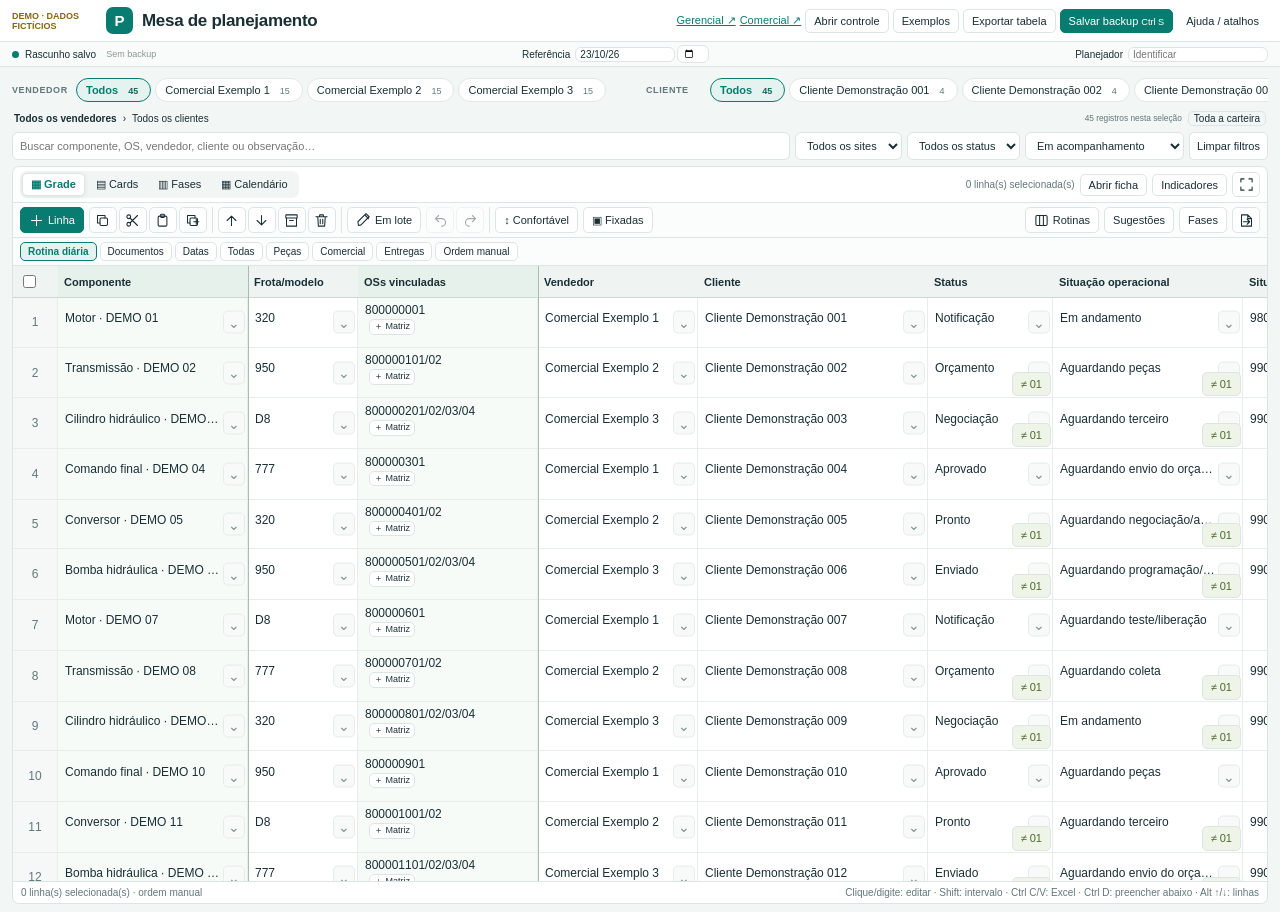
==== commit 2ab4e6a1: "Improve planner Excel-style workflow, child OS context and confirmations" ====
--- a/planner-demo/index.html
+++ b/planner-demo/index.html
@@ -13,6 +13,14 @@
 body.tableExpanded{overflow:hidden}body.tableExpanded .workspace>.panel{position:fixed;inset:6px;z-index:15;display:flex;flex-direction:column;border-radius:6px;box-shadow:0 0 0 15px var(--bg)}body.tableExpanded .panel>.tablewrap{max-height:none;min-height:0;flex:1;overflow:auto}body.tableExpanded .panel>.gridFooter{flex:none}body.tableExpanded .panel>.miniCards,body.tableExpanded .panel>.phaseBoard,body.tableExpanded .panel>.calendarLayout{min-height:0;flex:1;overflow:auto}body.tableExpanded .panel .months{max-height:none}body.tableExpanded .panel>.hint{display:none}body.tableExpanded .panelhead,body.tableExpanded .uxTools,body.tableExpanded .columnTabs{flex:none}body.tableExpanded .dialogback{z-index:40}
 @media(max-width:900px){.grade .top{flex-wrap:wrap;gap:4px}.grade .topActions{flex-wrap:wrap;margin-left:auto}.grade .portfolioNav{gap:6px}.grade .portfolioTab{max-width:180px}.grade #backupTime{display:none}.grade .tablewrap{max-height:calc(100dvh - 310px)}.grade .uxTools .spacer{display:none}}@media(max-width:650px){.grade .topActions>button{font-size:10px;padding:4px}.grade .heading h1{font-size:15px}.grade .portfolioNav{grid-template-columns:1fr}.grade .filters{flex-wrap:wrap}.grade .filters #search{flex-basis:100%}.grade .savebar label{display:none}.grade .panelhead{flex-wrap:wrap}.grade .tablewrap{max-height:calc(100dvh - 380px)}.uxPopover .orderEditor{grid-template-columns:1fr 1fr 27px;gap:6px}.orderEditor .orderNote{grid-column:1/3}.orderEditor>button{grid-column:3;grid-row:1/3;align-self:center}.phaseConfigGrid{grid-template-columns:minmax(100px,1fr) minmax(150px,1.2fr);gap:7px}.uxPopover .summaryOS{grid-template-columns:90px minmax(0,1fr) 60px}}
 .grade .cellEditor textarea.gridInput{min-height:68px;height:68px;resize:vertical;white-space:pre-wrap}.grade .cellEditor:has(textarea) .completionGhost{display:none}.grade .cellEditor:has(textarea){align-items:flex-start}.grade .cellEditor textarea.gridInput+.editorToggle{margin-top:3px}
+
+/* Densidade previsível; texto integral permanece no título e no editor. */
+.grade .sheet th{resize:none;overflow:visible;position:sticky}.sheet th[data-column]{padding-right:12px}.columnResize{position:absolute;right:-4px;top:0;bottom:0;width:9px;cursor:col-resize;z-index:8;touch-action:none}.columnResize:hover,.columnResize:focus{background:#16847360;outline:1px solid var(--accent)}
+.grade .sheet td.cell,.grade .sheet td.cell.long{height:40px;max-height:40px;padding:4px 27px 12px 7px!important;white-space:nowrap;min-width:0;line-height:1.3}.grade .sheet .cellValue{display:block;white-space:nowrap;overflow:hidden;text-overflow:ellipsis;max-height:17px;line-height:17px}.grade.densityComfortable .sheet td.cell{height:55px;max-height:55px}.grade.densityComfortable .sheet .cellValue{white-space:normal;display:-webkit-box;-webkit-line-clamp:2;-webkit-box-orient:vertical;max-height:34px;overflow:hidden}.grade .sheet td.cell.isEditing{height:auto;overflow:visible;padding:0!important}.grade .sheet td.cell.frozenColumn{position:sticky;z-index:4;background:#f7fbf8}.grade .sheet td.cell.frozenColumn.selected{background:var(--soft)}.grade .sheet th.frozenColumn{z-index:7;background:#e7f1eb}.grade .sheet td.cell.frozenColumn.isEditing{z-index:10}.frozenColumn{box-shadow:1px 0 #a8beb1}.grade .sheet th.num{z-index:9}.confirmationHint,.matchedOS{font-size:8px;display:block;color:#7a897f;line-height:10px;overflow:hidden;text-overflow:ellipsis;white-space:nowrap}.changedSince{color:#a76900;font-weight:600}.grade .sheet td.cell[data-key=confirmed]{padding-bottom:3px!important}.matchedOS{color:#287267}.contextOS{display:flex;gap:9px;align-items:center;flex-wrap:wrap;background:#eaf5ef;border:1px solid #bad5c6;border-radius:5px;padding:7px 9px;margin-bottom:10px;font-size:11px}.contextOS span{flex:1;color:#526c5b}.savebar .plannerIdentity{margin-left:0}.savebar .plannerIdentity input{width:140px}.savebar .inlineField>input:first-child{width:72px}.savebar .inlineField{gap:2px}.grade .savebar label{white-space:nowrap}.grade .savebar label:has(#refDate){margin-left:auto}
+/* Uma rolagem horizontal na grade expandida; a matriz conserva a OS de cada linha. */
+.grade .matrixRow>.cell,.grade .matrixRow>td{height:auto!important}.grade .matrix{max-width:none;overflow:visible;padding:8px}.grade .matrix>.row{position:sticky;left:55px;max-width:calc(100vw - 100px);gap:5px;font-size:11px}.grade .matrix table{table-layout:fixed;border-collapse:separate;border-spacing:0;width:max-content;margin-top:6px}.grade .matrix th,.grade .matrix td{position:static;min-width:0;resize:none;height:auto;vertical-align:middle;padding:5px;font-size:11px}.grade .matrix th:first-child{position:sticky;left:45px;width:155px;z-index:5;background:#eaf4ed}.grade .matrix th:first-child small{display:block;font-size:9px;max-width:145px;overflow:hidden;text-overflow:ellipsis}.grade .matrix .inlineField{min-width:0}.grade .matrix input:not([type=checkbox]){min-width:0;width:100%}.grade .matrix .inlineField>input:first-child{min-width:70px}.grade .matrix input[type=checkbox]{width:13px}.grade .dialogbody:has(.matrix){overflow:auto}.grade .dialogbody .matrix th:first-child{left:0}.matrix .cellPart{max-width:100%;white-space:normal;overflow-wrap:anywhere}
+.grade .miniCard{padding:7px 9px;gap:3px;cursor:pointer;outline-offset:2px}.grade .miniCard>div:first-child b{max-width:65%;overflow:hidden;white-space:nowrap;text-overflow:ellipsis}.grade .miniCard>small,.grade .miniCard>p{margin:0;overflow:hidden;white-space:nowrap;text-overflow:ellipsis;font-size:10px}.grade .miniCard>.cardAction{font-size:11px;line-height:14px;max-height:28px;white-space:normal;display:-webkit-box;-webkit-line-clamp:2;-webkit-box-orient:vertical;color:#243f34}.grade .miniCard .cardMeta{font-size:10px;gap:6px}.cardMeta>span{max-width:55%;overflow:hidden;text-overflow:ellipsis;white-space:nowrap}.cardMeta>small{white-space:nowrap;font-size:9px}.cardMove{display:flex;gap:3px;align-items:center;justify-content:flex-start!important}.cardMove small{margin-left:auto;color:#7c8f83;font-size:9px}.grade .cardMove button{padding:0 5px;font-size:10px}.miniCard.dragging{opacity:.4}.miniCard.dropTarget{border-top:3px solid var(--accent);background:#ecf7ef}.grade .phaseBoard{grid-template-columns:repeat(7,minmax(235px,1fr))}.calendarLegend{display:flex;gap:7px;padding:6px 10px;font-size:10px;flex-wrap:wrap}.calendarLegend span,.dayKinds i{border-radius:4px;padding:2px 5px;font-style:normal}.event-actionDue{background:#fff1dc;color:#895300}.event-reviewDate{background:#e2f2f0;color:#17675d}.event-forecast{background:#eee9fa;color:#634692}.event-pieces{background:#e5effe;color:#315e94}.grade .eventLabel{padding:5px 7px;border-radius:4px;font-size:10px}.grade .dayKinds{display:flex;justify-content:center;gap:2px;padding:1px}.dayKinds i{font-size:9px;padding:1px 3px}.calendarDate{min-height:76px}.grade .miniCards{grid-template-columns:repeat(auto-fill,minmax(290px,1fr))}
+@media(max-width:900px){.grade .savebar{flex-wrap:wrap}.grade .savebar .plannerIdentity{display:flex}.savebar .plannerIdentity input{width:115px}.grade .uxTools{row-gap:3px}}@media(max-width:650px){.grade .savebar label:has(#refDate){display:flex}}
 
 .grade .top:before{content:"DEMO · DADOS FICTÍCIOS";font-size:9px;color:#8b6412;font-weight:700;max-width:85px}.topActions a{font-size:11px;color:var(--accent)}</style></head><body><script>const MODE="grade";const SEED=[
   {
@@ -10596,7 +10604,7 @@
 function setVisual(name){document.activeElement?.blur();visual=name;anchor=focusCell=rectEnd=null;savePortfolio();render()}
 function compactCards(){return `<div class="compactCards">${visibleRows.map(r=>`<article class="compactCard ${selected.has(r.id)?'selected':''}" data-drag="${r.id}" draggable="true" tabindex="0" onclick="if(event.ctrlKey||event.metaKey){toggleRow('${r.id}',!selected.has('${r.id}'))}else{showDetail('${r.id}')}" onkeydown="if(event.key==='Enter'){showDetail('${r.id}')}" aria-label="Abrir ${esc(r.component)}"><div class="compactTop"><div><strong title="${esc(r.component)}">${esc(r.component||'Novo componente')}</strong><span>${esc(r.fleet||'Frota não informada')} · ${esc(r.os||'Ainda sem OS')}</span></div><input type="checkbox" aria-label="Selecionar ${esc(r.component)}" ${selected.has(r.id)?'checked':''} onclick="event.stopPropagation()" onchange="toggleRow('${r.id}',this.checked)"></div><div class="compactClient" title="${esc(r.client)} · ${esc(r.seller)}">${esc(r.client||'Cliente não informado')} <small>· ${esc(r.seller||'Vendedor não informado')}</small></div><div class="compactStatus">${badge(r.situation||r.status)}${overdue(r)?badge('Ação vencida','red'):''}</div><p title="${esc(r.nextAction||r.note||r.piecesNote)}">${esc(r.nextAction||r.note||r.piecesNote||'Próxima ação a definir.')}</p><div class="compactFoot"><span>${r.reviewDate?'Verificar '+date(r.reviewDate):r.actionDue?'Ação até '+date(r.actionDue):'Sem verificação agendada'}</span><button onclick="event.stopPropagation();showDetail('${r.id}')">Abrir ↗</button></div></article>`).join('')||'<div class="empty">Nenhum registro nesta seleção. <button onclick="clearFilters()">Limpar filtros</button></div>'}</div>`}
 function statsDialog(){modalRow=null;let rs=filtered();dialog('Indicadores da seleção',`<p>${rs.length} registros · ${esc(sellerFilter===null?'Todos os vendedores':sellerFilter||'Sem vendedor')} · ${esc(clientFilter===null?'Todos os clientes':clientFilter||'Sem cliente')}</p><div class="stats"><div class="stat"><small>EM EXIBIÇÃO</small><strong>${rs.length}</strong></div><div class="stat"><small>AÇÕES VENCIDAS</small><strong>${rs.filter(overdue).length}</strong></div><div class="stat"><small>VERIFICAR AGORA</small><strong>${rs.filter(r=>queue(r)==='today').length}</strong></div><div class="stat"><small>SEM AGENDA</small><strong>${rs.filter(r=>queue(r)==='plan').length}</strong></div></div><p class="muted">Os números respeitam as abas, filtros e busca atuais.</p>`)}
-function examples(){modalRow=null;dialog('Escolher uma amostra para avaliação',`<p>As amostras contêm exclusivamente dados fictícios. ${dirty?'<b>Há alterações sem backup.</b> Salve o controle atual antes de trocar, se quiser preservá-las.':'Você pode salvar o controle atual e retomá-lo depois.'}</p><div class="exampleOptions"><button onclick="loadExample('aga')"><b>Carteira fictícia completa</b><span>48 atendimentos fictícios da planilha Componentes em Processo. Vendedor preenchido onde houve correspondência no JSON.</span></button><button onclick="loadExample('multi')"><b>Carteira multivendedor · Planejador Exemplo</b><span>18 atendimentos fictícios do JSON · 3 vendedores · 11 clientes. Dados gerados artificialmente para avaliar a navegação.</span></button></div>`,`<button onclick="closeModal()">Voltar</button><button class="primary" onclick="saveFile()">Salvar controle atual</button>`,true)}
+function examples(){modalRow=null;dialog('Escolher uma amostra para avaliação',`<p>As amostras contêm exclusivamente dados fictícios. ${dirty?'<b>Há alterações sem backup.</b> Salve o controle atual antes de trocar, se quiser preservá-las.':'Você pode salvar o controle atual e retomá-lo depois.'}</p><div class="exampleOptions"><button onclick="loadExample('aga')"><b>Carteira fictícia completa</b><span>48 atendimentos e 112 OSs gerados artificialmente, com carteiras e situações variadas.</span></button><button onclick="loadExample('multi')"><b>Carteira multivendedor · Planejador Exemplo</b><span>18 atendimentos sintéticos · 3 vendedores · 12 clientes. Dados gerados artificialmente para avaliar a navegação.</span></button></div>`,`<button onclick="closeModal()">Voltar</button><button class="primary" onclick="saveFile()">Salvar controle atual</button>`,true)}
 function loadExample(name){mutate('Carregar amostra '+name,()=>{state.rows=structuredClone(name==='multi'?MULTI:SEED);state.workspaceName=name==='multi'?'Amostra multicarteira · Planejador Exemplo':'Carteira fictícia · 48 atendimentos';state.source=name==='multi'?'18 atendimentos fictícios de 23/10/2026 · amostra para navegação por vendedor/cliente':'Base sintética para avaliação · 23/10/2026';state.referenceDate='2026-10-23';active=state.rows[0]?.id;resetSelection();sellerFilter=clientFilter=null;q=site=status='';channel='all';scope='active';sortKey='';fileHandle=null});savePortfolio();$('#refDate').value=state.referenceDate;closeModal();toast('Amostra aberta. Ctrl Z permite voltar à carteira anterior nesta sessão.')}
 function cellAt(r,c){return document.querySelector(`td.cell[data-r="${r}"][data-c="${c}"]`)}
 function focusAt(r,c,extend=false){r=Math.max(0,Math.min(visibleRows.length-1,r));c=Math.max(0,Math.min(cols.length-1,c));if(r<0)return;focusCell={r,c};if(!extend||!anchor)anchor={r,c};rectEnd={r,c};let el=cellAt(r,c);el?.focus();el?.scrollIntoView({block:'nearest',inline:'nearest'});paintSelection()}
@@ -10765,6 +10773,71 @@
 const openBeforeUX=applyOpen;applyOpen=function(){closeFloat();hideSuggestions();return openBeforeUX()};
 const visualBeforeUX=setVisual;setVisual=function(name){closeFloat();hideSuggestions();return visualBeforeUX(name)};
 
+// Melhorias da mesa do planejador. Nenhuma atualização é enviada aos outros painéis.
+let modalOS=null,selectionScope='',phaseDrag=null;
+const defaultWidths=Object.fromEntries(F.map(f=>[f[0],f[2]]));
+function uiPrefs(){return state.plannerUI||(state.plannerUI={density:'compact',layouts:{}})}
+function layoutPrefs(){const ui=uiPrefs();return ui.layouts[view]||(ui.layouts[view]={widths:{},freeze:true})}
+function childProjection(r,c){const p=Object.create(r);for(const [k,,,t] of F)if(!sharedKeys.has(k)&&t!=='calc')Object.defineProperty(p,k,{value:childValue(c,k),configurable:true});Object.defineProperties(p,{os:{value:c.number},history:{value:c.history||[]},sap:{value:(r.sap||[]).filter(s=>s.os===c.number)}});return p}
+function scopedChildren(r){return children(r).filter(c=>{const p=childProjection(r,c);return (!status||childValue(c,'status')===status)&&(!q||F.some(([k])=>String(calc(p,k)).toLocaleLowerCase('pt-BR').includes(q.toLocaleLowerCase('pt-BR'))))&&(channel==='all'||queue(p)===channel)})}
+filtered=function(){return state.rows.filter(r=>(scope==='all'||(scope==='archive'?r.archived:!r.archived))&&(!site||r.site===site)&&(sellerFilter===null||(r.seller||'')===sellerFilter)&&(clientFilter===null||(r.client||'')===clientFilter)&&scopedChildren(r).length).sort((a,b)=>sortKey?sortDir*String(calc(a,sortKey)).localeCompare(String(calc(b,sortKey)),'pt-BR',{numeric:true}):0)};
+// A revisão identifica o conteúdo conferido; navegar e mudar a OS principal não o altera.
+function contentSnapshot(r,c){return JSON.stringify({shared:Object.fromEntries([...sharedKeys].filter(k=>k!=='os').sort().map(k=>[k,r[k]??''])),values:Object.fromEntries(Object.entries(c.values).filter(([k])=>k!=='confirmed').sort(([a],[b])=>a.localeCompare(b))),orders:c.orders.map(({pedido,due,note})=>({pedido,due,note})),quarantineAt:c.quarantineAt||''})}
+function syncRevision(r,c){const snapshot=contentSnapshot(r,c);if(c.revisionSnapshot!==undefined&&c.revisionSnapshot!==snapshot)c.revision=(c.revision||0)+1;c.revision=c.revision||0;c.revisionSnapshot=snapshot;return snapshot}
+function confirmationState(r,c){if(!c?.values.confirmed)return 'Sem confirmação';if(!c.confirmation)return 'Confirmação anterior · conteúdo não registrado';return c.confirmation.snapshot===contentSnapshot(r,c)?'Conferido · '+c.confirmation.by:'Alterado após confirmação'}
+function stampConfirmation(r,c,v){syncRevision(r,c);c.values.confirmed=v;if(!v){delete c.confirmation;return}c.confirmation={at:new Date().toISOString(),by:state.currentPlanner||'Planejador não identificado',revision:c.revision,snapshot:contentSnapshot(r,c)};c.history.unshift({at:c.confirmation.at,text:'Conferência explícita por '+c.confirmation.by+' · revisão '+c.revision+' · data '+date(v)})}
+const setChildPlanner=setChild;setChild=function(r,c,k,v){if(k==='confirmed'){stampConfirmation(r,c,v);return true}return setChildPlanner(r,c,k,v)};
+const changedPlanner=changed;changed=function(label,ids=[]){state.rows.forEach(r=>{normalizeRow(r);r.children.forEach(c=>syncRevision(r,c))});changedPlanner(label,ids);const r=get(modalRow),c=r&&currentDetailChild(r);const hint=$('.contextOS span');if(c&&hint)hint.textContent=confirmationState(r,c)+' · revisão '+c.revision};
+function identifyPlanner(value){state.currentPlanner=value.trim();persist();toast(state.currentPlanner?'Planejador: '+state.currentPlanner:'Conferências serão registradas sem identificação. Não há autenticação neste protótipo.')}
+function currentDetailChild(r){return modalRow===r.id&&modalOS!==null?r.children.find(c=>c.number===modalOS):null}
+const plannerField=field;field=function(r,k,wide=false){if(k==='os')return `<label>OSs vinculadas<button onclick="osDialog('${r.id}')">${esc(get(r.id).os||'Vincular OSs')} · editar vínculos</button></label>`;const c=currentDetailChild(r);if(!c||sharedKeys.has(k))return plannerField(r,k,wide);return FM[k]?`<label class="${wide?'wide':''}">${esc(FM[k][1])}${inputHTML(r,k,c)}<small>OS ${esc(c.number)}</small></label>`:''};
+const plannerDetail=detail;detail=function(r,m){const c=currentDetailChild(r);if(!c)return plannerDetail(r,m);const p=childProjection(r,c);return `<div class="contextOS"><b>Editando OS ${esc(c.number||'sem número')}</b><span>${esc(confirmationState(r,c))} · revisão ${c.revision||0}</span><button onclick="openGroup('${r.id}')">Visão do grupo</button><button onclick="matrixDialog('${r.id}')">Matriz</button></div>`+originalDetail(p,m).replace(`copyText(get('${r.id}').os)`,`copyText(${esc(JSON.stringify(c.number))})`).replace(`copyText(get('${r.id}').order)`,`copyText(${esc(JSON.stringify(childValue(c,'order')))})`).replace(`copySummary('${r.id}')`,`copyChildSummary('${r.id}',${esc(JSON.stringify(c.number))})`)};
+showDetail=function(id,keep=false,number=null){if(!get(id))return;if(!keep){modalTab='rotina';modalOS=number}modalRow=id;dialog(modalOS===null?'Ficha do grupo · principais por coluna':'Ficha da OS '+modalOS,detail(get(id),true));saveStatus()};
+function openGroup(id){showDetail(id,false,null)}
+function copyChildSummary(id,n){const r=get(id),c=r.children.find(c=>c.number===n);copyText([r.component,'OS '+n,r.client,...['status','situation','nextAction','owner','actionDue'].map(k=>FM[k][1]+': '+(FM[k][3]==='date'?date(childValue(c,k)):childValue(c,k)))].join('\n'))}
+const closePlannerModal=closeModal;closeModal=function(){modalOS=null;closePlannerModal()};
+function contextChild(r,k){return currentDetailChild(r)||primary(r,k)}
+confirmRow=function(id){const r=get(id),c=contextChild(r,'confirmed');if(!c)return;mutate('Conferência explícita · OS '+c.number,()=>stampConfirmation(r,c,localToday()),[id]);refreshDetail()};
+reviewTomorrow=function(id){const r=get(id),c=contextChild(r,'reviewDate');mutate('Verificar amanhã · OS '+c.number,()=>setChild(r,c,'reviewDate',plusDay(localToday(),1)),[id]);refreshDetail()};
+completeAction=function(id){const r=get(id),c=contextChild(r,'nextAction');if(!childValue(c,'nextAction'))return toast('Defina uma ação antes de concluir.');mutate('Ação concluída · OS '+c.number,()=>{setChild(r,c,'nextAction','');setChild(r,c,'actionDue','')},[id]);refreshDetail()};
+matrixEdit=function(id,number,k,value){try{const r=get(id),c=r.children.find(c=>c.number===number),v=parseValue(k,value);if(!c)return;if(k!=='confirmed'&&String(childValue(c,k))===String(v))return;checkpoint('Editar OS '+number);if(setChild(r,c,k,v)===false){undoStack.pop();return}changed('OS '+number+' · '+FM[k][1],[id]);if(k==='status'){render();if(v==='Reprovado')closeModal();else refreshDetail()}else refreshGridRow(id);if(k==='confirmed')refreshDetail()}catch(e){toast(e.message)}};
+const plannerDecoration=cellDecoration;cellDecoration=function(r,k){let h=plannerDecoration(r,k);if(k==='confirmed'){const c=primary(r,k),label=confirmationState(r,c);h+=`<small class="confirmationHint ${label==='Alterado após confirmação'?'changedSince':''}" title="${esc(label+(c?.confirmation?' · '+new Date(c.confirmation.at).toLocaleString('pt-BR')+' · revisão '+c.confirmation.revision:''))}">${label==='Alterado após confirmação'?'Alterado':c?.confirmation?'Conferido':c?.values.confirmed?'Anterior':''}</small>`}if(k==='os'&&(q||status||channel!=='all'))h+=`<small class="matchedOS" title="OSs que atendem a todos os filtros">Filtro: ${esc(compactOS(scopedChildren(r)))}</small>`;return h};
+// Confirmações não são replicadas: cada OS precisa de conferência explícita.
+const plannerReplicate=replicateDialog;replicateDialog=function(id){plannerReplicate(id);const option=$('#repKey option[value="confirmed"]');option?.remove();$('.dialogbody')?.insertAdjacentHTML('afterbegin','<small class="muted">Última confirmação não é replicada. Confira as OSs de destino após revisar os dados.</small>')};
+replicateApply=function(id){const r=get(id),source=$('#repSource').value,k=$('#repKey').value,targets=$$('.repTarget input:checked').map(e=>e.value).filter(n=>n!==source),keys=(k==='*'?F.filter(f=>!sharedKeys.has(f[0])&&f[3]!=='calc'&&f[0]!=='order').map(f=>f[0]):[k]).filter(k=>k!=='confirmed');if(!targets.length||!keys.length)return toast('Escolha campos e OSs de destino.');if(!confirm('OS origem: '+source+'\nDestinos: '+targets.join(', ')+'\nSobrescrever: '+keys.map(k=>FM[k][1]).join(', ')+'\nA confirmação anterior não será copiada. Confirmar?'))return;mutate('Replicar da OS '+source,()=>{const src=r.children.find(c=>c.number===source);for(const c of r.children.filter(c=>targets.includes(c.number))){for(const key of keys){if(key==='piecesNote')c.orders=structuredClone(src.orders).map(o=>({...o,id:uid()}));else c.values[key]=structuredClone(childValue(src,key))}c.history.unshift({at:new Date().toISOString(),text:'Campos replicados da OS '+source})}},[id]);closeModal()};
+function confirmMatrix(id){const r=get(id),ns=$$(`.matrix[data-group="${id}"] input[data-confirm-os]:checked`).map(el=>el.dataset.confirmOs);if(!ns.length)return toast('Marque as OSs a conferir na matriz.');mutate('Conferência de '+ns.length+' OSs da matriz',()=>r.children.filter(c=>ns.includes(c.number)).forEach(c=>stampConfirmation(r,c,localToday())),[id]);render();if($('#modal').innerHTML)matrixDialog(id)}
+matrixHTML=function(r){const keys=cols.filter(k=>!sharedKeys.has(k)&&FM[k][3]!=='calc');return `<div class="matrix" data-group="${r.id}"><div class="row"><b>Matriz · OSs em ordem crescente</b><button onclick="replicateDialog('${r.id}')">Replicar campos</button><button onclick="confirmMatrix('${r.id}')">✓ Conferir marcadas</button><button onclick="osDialog('${r.id}')">Vincular OSs</button><small>Marque as OSs para conferir; cada campo edita somente a OS da sua linha.</small></div><table><colgroup><col style="width:155px">${keys.map(k=>`<col style="width:${Math.max(FM[k][2],200)}px">`).join('')}</colgroup><thead><tr><th>OS / conferência</th>${keys.map(k=>`<th>${esc(FM[k][1])}</th>`).join('')}</tr></thead><tbody>${children(r).map(c=>`<tr><th><label><input type="checkbox" data-confirm-os="${esc(c.number)}"> ${esc(c.number||'Sem OS')}</label><small title="${esc(confirmationState(r,c))}">${esc(confirmationState(r,c))}</small><button onclick="showDetail('${r.id}',false,${esc(JSON.stringify(c.number))})">Abrir OS ↗</button></th>${keys.map(k=>`<td>${inputHTML(r,k,c)}</td>`).join('')}</tr>`).join('')}</tbody></table></div>`};
+phaseIndex=function(s){return Object.prototype.hasOwnProperty.call(state.phaseMap,s)?state.phaseMap[s]:-1};
+function orderedPhase(items){const order=state.phaseOrder||[];const rank=x=>{const i=order.indexOf(x.r.id+':'+x.c.number);return i<0?1e8:i};return items.sort((a,b)=>rank(a)-rank(b))}
+littleCard=function(r,c=null){const cs=scopedChildren(r);c=c||cs[0]||children(r)[0];if(!c)return '';const val=k=>childValue(c,k),n=JSON.stringify(c.number),p=phaseIndex(val('status'));return `<article class="miniCard" tabindex="0" role="button" aria-label="Abrir OS ${esc(c.number)} · ${esc(r.component)}" draggable="${visual==='phases'}" data-drag="${r.id}" data-os="${esc(c.number)}" data-phase="${p}" onclick="showDetail('${r.id}',false,${esc(n)})" onkeydown="if(event.target===this&&(event.key==='Enter'||event.key===' ')){event.preventDefault();showDetail('${r.id}',false,${esc(n)})}"><div><b title="${esc(r.component)}">${esc(r.component||'Novo componente')}</b><span>${esc(c.number)}${visual==='cards'&&cs.length>1?' · +'+(cs.length-1)+' OSs':''}</span></div><small title="${esc(r.client)}">${esc(r.client||'Cliente a informar')} · ${esc(val('status')||'Sem status / A definir')}</small><p title="${esc(val('situation'))}">${esc(val('situation')||'Situação a informar')}</p><p class="cardAction" title="${esc(val('nextAction'))}">${esc(val('nextAction')||'Definir próxima ação')}</p><div class="cardMeta"><span title="${esc(val('owner'))}">${esc(val('owner')||'Sem responsável')}</span><small title="Prazo da ação">${date(val('actionDue'))||'Sem prazo de ação'}</small></div>${visual==='phases'?`<div class="cardMove"><button title="Mover OS acima na fase" onclick="event.stopPropagation();movePhaseStep('${r.id}',${esc(n)},-1)">↑</button><button title="Mover OS abaixo na fase" onclick="event.stopPropagation();movePhaseStep('${r.id}',${esc(n)},1)">↓</button><small>⋮⋮ arraste nesta fase</small></div>`:''}</article>`};
+compactCards=function(){if(visual==='calendar')return calendarHTML();if(visual==='phases')return `<div class="phaseBoard">${[-1,...phaseNames.map((_,i)=>i)].map(i=>{const items=orderedPhase(visibleRows.flatMap(r=>scopedChildren(r).filter(c=>phaseIndex(childValue(c,'status'))===i).map(c=>({r,c}))));return `<section class="phaseLane" data-phase-lane="${i}"><h3>${i<0?'Sem status / A definir':phaseNames[i]} <small>${items.length} OSs</small></h3>${items.map(({r,c})=>littleCard(r,c)).join('')||'<p class="muted">Sem OSs nesta fase</p>'}</section>`}).join('')}</div><div class="hint">Arraste dentro da fase ou use ↑/↓. A ordenação nunca altera Status.</div>`;return `<div class="miniCards">${visibleRows.map(r=>littleCard(r)).join('')}</div>`};
+function phaseItems(p){return orderedPhase(visibleRows.flatMap(r=>scopedChildren(r).filter(c=>phaseIndex(childValue(c,'status'))===p).map(c=>({r,c})))).map(({r,c})=>r.id+':'+c.number)}
+function reorderPhase(source,target,p){if(!source||source===target)return;const ids=phaseItems(p);if(!ids.includes(source)||!ids.includes(target))return toast('Mova a OS somente dentro da mesma fase.');ids.splice(ids.indexOf(source),1);ids.splice(ids.indexOf(target),0,source);mutate('Ordenar OSs na fase',()=>{state.phaseOrder=[...ids,...(state.phaseOrder||[]).filter(id=>!ids.includes(id))]})}
+function movePhaseStep(id,n,dir){const r=get(id),c=r.children.find(c=>c.number===n),p=phaseIndex(childValue(c,'status')),ids=phaseItems(p),from=ids.indexOf(id+':'+n),to=from+dir;if(to<0||to>=ids.length)return;[ids[from],ids[to]]=[ids[to],ids[from]];mutate('Ordenar OSs na fase',()=>state.phaseOrder=[...ids,...(state.phaseOrder||[]).filter(x=>!ids.includes(x))])}
+function bindPhaseDrag(){$$('.miniCard').forEach(el=>{el.ondragstart=e=>{if(visual!=='phases'||e.target.closest('button'))return e.preventDefault();phaseDrag={key:el.dataset.drag+':'+el.dataset.os,phase:+el.dataset.phase};e.dataTransfer.effectAllowed='move';e.dataTransfer.setData('text/plain',phaseDrag.key);el.classList.add('dragging')};el.ondragend=()=>{phaseDrag=null;$$('.dropTarget,.dragging').forEach(x=>x.classList.remove('dropTarget','dragging'))};el.ondragover=e=>{if(phaseDrag&&phaseDrag.phase===+el.dataset.phase){e.preventDefault();el.classList.add('dropTarget')}};el.ondragleave=()=>el.classList.remove('dropTarget');el.ondrop=e=>{e.preventDefault();e.stopPropagation();if(phaseDrag&&phaseDrag.phase===+el.dataset.phase)reorderPhase(phaseDrag.key,el.dataset.drag+':'+el.dataset.os,phaseDrag.phase);else toast('Arrastar não altera a fase. Edite Status para isso.');phaseDrag=null}})}
+const eventKinds={actionDue:['Ação','◷'],reviewDate:['Verificação','✓'],forecast:['Conclusão / PR','◆'],pieces:['Peças','▣']};
+calendarEvents=function(){return visibleRows.flatMap(r=>scopedChildren(r).flatMap(c=>[...['actionDue','reviewDate','forecast'].filter(k=>childValue(c,k)).map(k=>({r,c,day:childValue(c,k),kind:k,label:FM[k][1]})),...c.orders.filter(o=>o.due).map(o=>({r,c,day:o.due,kind:'pieces',label:'Peças · '+(o.pedido||'sem pedido')}))]))};
+const plannerCalendar=calendarHTML;calendarHTML=function(){let h=plannerCalendar();const es=calendarEvents().filter(e=>e.day===calendarDay);for(const e of es){const old=`<div class="eventLabel">${esc(e.label)} · OS ${esc(e.c.number)}</div>`;h=h.replace(old,`<div class="eventLabel event-${e.kind}">${eventKinds[e.kind][1]} ${esc(e.label)} · ${date(e.day)} · OS ${esc(e.c.number)}</div>`)}return `<div class="calendarLegend">${Object.entries(eventKinds).map(([k,[l,icon]])=>`<span class="event-${k}">${icon} ${l}</span>`).join('')}</div>`+h};
+const plannerDay=dayButton;dayButton=function(day,es){let h=plannerDay(day,es);if(es.length)h=h.replace('</button>',`<span class="dayKinds">${Object.keys(eventKinds).filter(k=>es.some(e=>e.kind===k)).map(k=>`<i class="event-${k}" title="${eventKinds[k][0]}">${eventKinds[k][1]}</i>`).join('')}</span></button>`);return h};
+// Preferências por rotina: largura real de coluna, identificadores fixos e densidade.
+const plannerSavePortfolio=savePortfolio;savePortfolio=function(){const ui=uiPrefs();ui.view=view;ui.visual=visual;ui.seller=sellerFilter;ui.client=clientFilter;plannerSavePortfolio();persist()};
+function toggleDensity(){if(!flushEditor())return;uiPrefs().density=uiPrefs().density==='compact'?'comfortable':'compact';savePortfolio();render()}
+function toggleFreeze(){if(!flushEditor())return;layoutPrefs().freeze=!layoutPrefs().freeze;savePortfolio();render()}
+const plannerTools=tools;tools=function(){return plannerTools().replace('<span class="spacer"></span>',`<button onclick="toggleDensity()" title="Alternar altura das linhas">${uiPrefs().density==='compact'?'↕ Confortável':'↕ Compacta'}</button><button aria-pressed="${layoutPrefs().freeze}" onclick="toggleFreeze()" title="Fixar Componente e OSs na rolagem horizontal">${layoutPrefs().freeze?'▣ Fixadas':'▢ Fixar'}</button><span class="spacer"></span>`)};
+const plannerGrid=grid;grid=function(){let h=plannerGrid();let i=0;h=h.replace(/<th><button onclick="sortBy\('([^']+)'\)">/g,(_,k)=>`<th data-column="${k}" style="width:${FM[k][2]}px"><span class="columnResize" role="separator" tabindex="0" aria-label="Redimensionar ${esc(FM[k][1])}" data-resize="${k}" title="Arraste para ajustar · setas alteram 20 px"></span><button onclick="sortBy('${k}')">`);return h};
+function applyTableLayout(){const table=$('table.sheet');if(!table)return;const prefs=layoutPrefs();table.style.width=(45+cols.reduce((n,k)=>n+FM[k][2],0))+'px';let left=45;for(const k of ['component','os']){if(!cols.includes(k)||!prefs.freeze)continue;document.querySelectorAll(`.sheet [data-key="${k}"],.sheet th[data-column="${k}"]`).forEach(el=>{el.classList.add('frozenColumn');el.style.left=left+'px'});left+=FM[k][2]}$$('[data-resize]').forEach(el=>{const k=el.dataset.resize;el.onpointerdown=e=>{if(!flushEditor())return;e.preventDefault();e.stopPropagation();const x=e.clientX,start=FM[k][2],col=table.querySelectorAll('col')[cols.indexOf(k)+1];el.setPointerCapture(e.pointerId);el.onpointermove=ev=>{const w=Math.max(90,Math.min(720,start+ev.clientX-x));FM[k][2]=w;prefs.widths[k]=w;if(col)col.style.width=w+'px';el.parentElement.style.width=w+'px';table.style.width=(45+cols.reduce((n,c)=>n+FM[c][2],0))+'px'};el.onpointerup=()=>{el.onpointermove=el.onpointerup=null;savePortfolio();render()}};el.onkeydown=e=>{if(!['ArrowLeft','ArrowRight'].includes(e.key))return;e.preventDefault();e.stopPropagation();prefs.widths[k]=Math.max(90,Math.min(720,FM[k][2]+(e.key==='ArrowRight'?20:-20)));savePortfolio();render()}})}
+gridFooter=function(){return `<div class="gridFooter"><span id="selectionInfo">${selected.size} linha(s) selecionada(s) · ${sortKey?'Ordenado por '+FM[sortKey][1]:'Ordem manual'}</span><span>Clique/digite: editar · Shift: intervalo · Ctrl C/V: Excel · Ctrl D: preencher abaixo · Alt ↑/↓: linhas</span></div><div class="hint">Arraste a borda do cabeçalho para ajustar larguras. Componente/OS podem ficar fixos. Datas: dd/mm/aa. A seleção é limpa ao mudar de carteira, filtro ou ordem.</div>`};
+const plannerRender=render;render=function(){setup();const signature=JSON.stringify([q,site,status,channel,scope,sellerFilter,clientFilter,view,visual,sortKey,sortDir,filtered().map(r=>r.id)]);if(selectionScope&&selectionScope!==signature)resetSelection();selectionScope=signature;const ids=new Set(filtered().map(r=>r.id));selected=new Set([...selected].filter(id=>ids.has(id)));if(!ids.has(active))active=filtered()[0]?.id||null;const widths=layoutPrefs().widths;F.forEach(f=>f[2]=widths[f[0]]||defaultWidths[f[0]]||f[2]);plannerRender();document.body.classList.toggle('densityComfortable',uiPrefs().density==='comfortable');applyTableLayout();bindPhaseDrag();savePortfolio();};
+const plannerTargetIds=targetIds;targetIds=function(){const ids=new Set(visibleRows.map(r=>r.id));return plannerTargetIds().filter(id=>ids.has(id))};
+const plannerShell=shell;shell=function(){setup();state.rows.forEach(r=>r.children.forEach(c=>syncRevision(r,c)));const ui=uiPrefs();if(VIEWS[ui.view])view=ui.view;if(['grid','cards','phases','calendar'].includes(ui.visual))visual=ui.visual;if(ui.seller!==undefined)sellerFilter=ui.seller;if(ui.client!==undefined)clientFilter=ui.client;plannerShell();const bar=$('.savebar');if(bar){bar.insertAdjacentHTML('beforeend',`<label class="plannerIdentity">Planejador <input aria-label="Nome do planejador" placeholder="Identificar" value="${esc(state.currentPlanner||'')}" onchange="identifyPlanner(this.value)"></label>`);const ref=$('#refDate');if(ref){const label=ref.parentElement;label.innerHTML=`Referência <div class="inlineField"><input id="refDate" aria-label="Referência dos prazos" value="${date(state.referenceDate)}" placeholder="dd/mm/aa" onchange="setReferenceBR(this)"><input type="date" class="datePicker" aria-label="Calendário da referência" value="${state.referenceDate}" onchange="changeReference(this.value);$('#refDate').value=date(this.value)"></div>`}}};
+function setReferenceBR(el){try{const v=parseValue('forecast',el.value);if(!v)throw Error('Informe uma data de referência.');changeReference(v);el.value=date(v)}catch(e){toast(e.message);el.value=date(state.referenceDate)}}
+const plannerHelp=help;help=function(){plannerHelp();$('.dialogbody')?.insertAdjacentHTML('afterbegin',`<div class="note"><b>Grade mais próxima do Excel</b><p>Ajuste as larguras arrastando a borda dos cabeçalhos. Compacta/Confortável muda a altura das linhas. Fixadas mantém Componente e OSs visíveis. Essas preferências, a rotina e a visão são retomadas no navegador e no backup.</p><p>Filtros verificam todas as OSs filhas. A grade preserva os principais por coluna e indica quais OSs atenderam ao filtro; cards, fases e calendário mostram as filhas correspondentes. Ao abrir um card, a ficha permanece naquela OS.</p><p>Identifique o planejador na barra superior antes de conferir. A data da última confirmação fica preservada; “Alterado” sinaliza mudanças posteriores. O nome informado é identificação local, sem autenticação. A matriz permite conferir várias OSs marcadas. Replicar não copia a confirmação.</p><p>Arraste cards somente dentro da fase ou use ↑/↓. “Sem status / A definir” recebe OSs sem fase cadastrada. Alterações de filtro, carteira ou ordem limpam a seleção para evitar edições em linhas ocultas.</p></div>`)};
+
+const plannerPhaseDialog=phaseDialog;phaseDialog=function(){plannerPhaseDialog();$$('.phaseConfig').forEach(el=>{const isUnknown=phaseIndex(el.dataset.status)<0;el.insertAdjacentHTML('afterbegin',`<option value="-1" ${isUnknown?'selected':''}>Sem status / A definir</option>`);if(isUnknown)el.value='-1'})};
+showSelected=function(){const ids=targetIds();if(ids.length)showDetail(ids[0]);else toast('Selecione uma linha visível para abrir a ficha.')};
+const plannerLoadExample=loadExample;loadExample=function(name){plannerLoadExample(name);$('#refDate').value=date(state.referenceDate)};
+const plannerApplyOpen=applyOpen;applyOpen=function(){const prefs=structuredClone(pickPending?.plannerUI||{});plannerApplyOpen();state.plannerUI=prefs;setup();if(VIEWS[prefs.view])view=prefs.view;if(['grid','cards','phases','calendar'].includes(prefs.visual))visual=prefs.visual;sellerFilter=prefs.seller??null;clientFilter=prefs.client??null;$('#refDate').value=date(state.referenceDate);render()};
+
 try{let saved=localStorage.getItem(KEY);if(saved){let s=validateState(JSON.parse(saved));dirty=!!s._dirty;delete s._dirty;state=s;restored=true}}catch{storageOK=false}
 if(MODE==='grade'){let savedNav;try{savedNav=JSON.parse(localStorage.getItem(KEY+'-view')||'null')}catch{}if(savedNav){sellerFilter=typeof savedNav.seller==='string'?savedNav.seller:null;clientFilter=typeof savedNav.client==='string'?savedNav.client:null;visual=savedNav.visual==='cards'?'cards':'grid'}}
 shell();
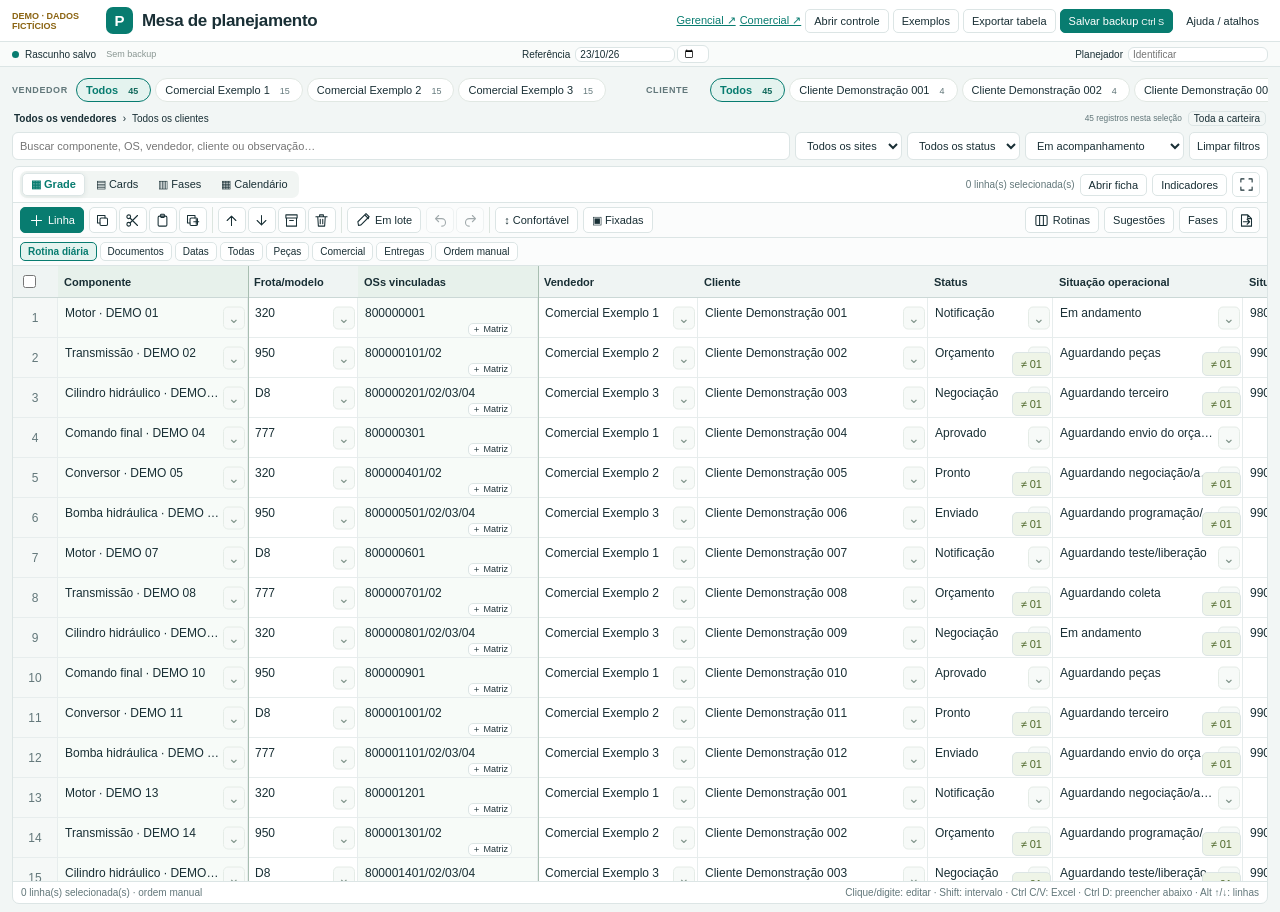
==== commit bf857521: "Make planner card drag use pointer ordering and tighten compact row height" ====
--- a/planner-demo/index.html
+++ b/planner-demo/index.html
@@ -21,6 +21,7 @@
 .grade .matrixRow>.cell,.grade .matrixRow>td{height:auto!important}.grade .matrix{max-width:none;overflow:visible;padding:8px}.grade .matrix>.row{position:sticky;left:55px;max-width:calc(100vw - 100px);gap:5px;font-size:11px}.grade .matrix table{table-layout:fixed;border-collapse:separate;border-spacing:0;width:max-content;margin-top:6px}.grade .matrix th,.grade .matrix td{position:static;min-width:0;resize:none;height:auto;vertical-align:middle;padding:5px;font-size:11px}.grade .matrix th:first-child{position:sticky;left:45px;width:155px;z-index:5;background:#eaf4ed}.grade .matrix th:first-child small{display:block;font-size:9px;max-width:145px;overflow:hidden;text-overflow:ellipsis}.grade .matrix .inlineField{min-width:0}.grade .matrix input:not([type=checkbox]){min-width:0;width:100%}.grade .matrix .inlineField>input:first-child{min-width:70px}.grade .matrix input[type=checkbox]{width:13px}.grade .dialogbody:has(.matrix){overflow:auto}.grade .dialogbody .matrix th:first-child{left:0}.matrix .cellPart{max-width:100%;white-space:normal;overflow-wrap:anywhere}
 .grade .miniCard{padding:7px 9px;gap:3px;cursor:pointer;outline-offset:2px}.grade .miniCard>div:first-child b{max-width:65%;overflow:hidden;white-space:nowrap;text-overflow:ellipsis}.grade .miniCard>small,.grade .miniCard>p{margin:0;overflow:hidden;white-space:nowrap;text-overflow:ellipsis;font-size:10px}.grade .miniCard>.cardAction{font-size:11px;line-height:14px;max-height:28px;white-space:normal;display:-webkit-box;-webkit-line-clamp:2;-webkit-box-orient:vertical;color:#243f34}.grade .miniCard .cardMeta{font-size:10px;gap:6px}.cardMeta>span{max-width:55%;overflow:hidden;text-overflow:ellipsis;white-space:nowrap}.cardMeta>small{white-space:nowrap;font-size:9px}.cardMove{display:flex;gap:3px;align-items:center;justify-content:flex-start!important}.cardMove small{margin-left:auto;color:#7c8f83;font-size:9px}.grade .cardMove button{padding:0 5px;font-size:10px}.miniCard.dragging{opacity:.4}.miniCard.dropTarget{border-top:3px solid var(--accent);background:#ecf7ef}.grade .phaseBoard{grid-template-columns:repeat(7,minmax(235px,1fr))}.calendarLegend{display:flex;gap:7px;padding:6px 10px;font-size:10px;flex-wrap:wrap}.calendarLegend span,.dayKinds i{border-radius:4px;padding:2px 5px;font-style:normal}.event-actionDue{background:#fff1dc;color:#895300}.event-reviewDate{background:#e2f2f0;color:#17675d}.event-forecast{background:#eee9fa;color:#634692}.event-pieces{background:#e5effe;color:#315e94}.grade .eventLabel{padding:5px 7px;border-radius:4px;font-size:10px}.grade .dayKinds{display:flex;justify-content:center;gap:2px;padding:1px}.dayKinds i{font-size:9px;padding:1px 3px}.calendarDate{min-height:76px}.grade .miniCards{grid-template-columns:repeat(auto-fill,minmax(290px,1fr))}
 @media(max-width:900px){.grade .savebar{flex-wrap:wrap}.grade .savebar .plannerIdentity{display:flex}.savebar .plannerIdentity input{width:115px}.grade .uxTools{row-gap:3px}}@media(max-width:650px){.grade .savebar label:has(#refDate){display:flex}}
+.grade .sheet td.cell[data-key=os]>.tiny{position:absolute;right:25px;bottom:1px;height:13px;line-height:11px;padding:0 3px}.grade .sheet td.cell[data-key=os]>.cellValue{padding-right:3px}.grade .sheet td.cell[data-key=os]>.matchedOS{max-width:calc(100% - 60px)}.grade .sheet td.cell[data-key=confirmed]>.tiny{position:absolute;right:26px;bottom:1px;height:13px;line-height:11px;padding:0 3px}.grade .sheet td.cell[data-key=confirmed]>.cellValue:empty{display:none}.grade .sheet td.cell[data-key=confirmed]>.confirmationHint{padding-right:33px}.phaseLane .miniCard{touch-action:none;user-select:none}.phaseLane .miniCard .cardMove button{touch-action:manipulation}
 
 .grade .top:before{content:"DEMO · DADOS FICTÍCIOS";font-size:9px;color:#8b6412;font-weight:700;max-width:85px}.topActions a{font-size:11px;color:var(--accent)}</style></head><body><script>const MODE="grade";const SEED=[
   {
@@ -10812,7 +10813,7 @@
 littleCard=function(r,c=null){const cs=scopedChildren(r);c=c||cs[0]||children(r)[0];if(!c)return '';const val=k=>childValue(c,k),n=JSON.stringify(c.number),p=phaseIndex(val('status'));return `<article class="miniCard" tabindex="0" role="button" aria-label="Abrir OS ${esc(c.number)} · ${esc(r.component)}" draggable="${visual==='phases'}" data-drag="${r.id}" data-os="${esc(c.number)}" data-phase="${p}" onclick="showDetail('${r.id}',false,${esc(n)})" onkeydown="if(event.target===this&&(event.key==='Enter'||event.key===' ')){event.preventDefault();showDetail('${r.id}',false,${esc(n)})}"><div><b title="${esc(r.component)}">${esc(r.component||'Novo componente')}</b><span>${esc(c.number)}${visual==='cards'&&cs.length>1?' · +'+(cs.length-1)+' OSs':''}</span></div><small title="${esc(r.client)}">${esc(r.client||'Cliente a informar')} · ${esc(val('status')||'Sem status / A definir')}</small><p title="${esc(val('situation'))}">${esc(val('situation')||'Situação a informar')}</p><p class="cardAction" title="${esc(val('nextAction'))}">${esc(val('nextAction')||'Definir próxima ação')}</p><div class="cardMeta"><span title="${esc(val('owner'))}">${esc(val('owner')||'Sem responsável')}</span><small title="Prazo da ação">${date(val('actionDue'))||'Sem prazo de ação'}</small></div>${visual==='phases'?`<div class="cardMove"><button title="Mover OS acima na fase" onclick="event.stopPropagation();movePhaseStep('${r.id}',${esc(n)},-1)">↑</button><button title="Mover OS abaixo na fase" onclick="event.stopPropagation();movePhaseStep('${r.id}',${esc(n)},1)">↓</button><small>⋮⋮ arraste nesta fase</small></div>`:''}</article>`};
 compactCards=function(){if(visual==='calendar')return calendarHTML();if(visual==='phases')return `<div class="phaseBoard">${[-1,...phaseNames.map((_,i)=>i)].map(i=>{const items=orderedPhase(visibleRows.flatMap(r=>scopedChildren(r).filter(c=>phaseIndex(childValue(c,'status'))===i).map(c=>({r,c}))));return `<section class="phaseLane" data-phase-lane="${i}"><h3>${i<0?'Sem status / A definir':phaseNames[i]} <small>${items.length} OSs</small></h3>${items.map(({r,c})=>littleCard(r,c)).join('')||'<p class="muted">Sem OSs nesta fase</p>'}</section>`}).join('')}</div><div class="hint">Arraste dentro da fase ou use ↑/↓. A ordenação nunca altera Status.</div>`;return `<div class="miniCards">${visibleRows.map(r=>littleCard(r)).join('')}</div>`};
 function phaseItems(p){return orderedPhase(visibleRows.flatMap(r=>scopedChildren(r).filter(c=>phaseIndex(childValue(c,'status'))===p).map(c=>({r,c})))).map(({r,c})=>r.id+':'+c.number)}
-function reorderPhase(source,target,p){if(!source||source===target)return;const ids=phaseItems(p);if(!ids.includes(source)||!ids.includes(target))return toast('Mova a OS somente dentro da mesma fase.');ids.splice(ids.indexOf(source),1);ids.splice(ids.indexOf(target),0,source);mutate('Ordenar OSs na fase',()=>{state.phaseOrder=[...ids,...(state.phaseOrder||[]).filter(id=>!ids.includes(id))]})}
+function reorderPhase(source,target,p,after=false){if(!source||source===target)return;const ids=phaseItems(p);if(!ids.includes(source)||!ids.includes(target))return toast('Mova a OS somente dentro da mesma fase.');ids.splice(ids.indexOf(source),1);ids.splice(ids.indexOf(target)+(after?1:0),0,source);mutate('Ordenar OSs na fase',()=>{state.phaseOrder=[...ids,...(state.phaseOrder||[]).filter(id=>!ids.includes(id))]})}
 function movePhaseStep(id,n,dir){const r=get(id),c=r.children.find(c=>c.number===n),p=phaseIndex(childValue(c,'status')),ids=phaseItems(p),from=ids.indexOf(id+':'+n),to=from+dir;if(to<0||to>=ids.length)return;[ids[from],ids[to]]=[ids[to],ids[from]];mutate('Ordenar OSs na fase',()=>state.phaseOrder=[...ids,...(state.phaseOrder||[]).filter(x=>!ids.includes(x))])}
 function bindPhaseDrag(){$$('.miniCard').forEach(el=>{el.ondragstart=e=>{if(visual!=='phases'||e.target.closest('button'))return e.preventDefault();phaseDrag={key:el.dataset.drag+':'+el.dataset.os,phase:+el.dataset.phase};e.dataTransfer.effectAllowed='move';e.dataTransfer.setData('text/plain',phaseDrag.key);el.classList.add('dragging')};el.ondragend=()=>{phaseDrag=null;$$('.dropTarget,.dragging').forEach(x=>x.classList.remove('dropTarget','dragging'))};el.ondragover=e=>{if(phaseDrag&&phaseDrag.phase===+el.dataset.phase){e.preventDefault();el.classList.add('dropTarget')}};el.ondragleave=()=>el.classList.remove('dropTarget');el.ondrop=e=>{e.preventDefault();e.stopPropagation();if(phaseDrag&&phaseDrag.phase===+el.dataset.phase)reorderPhase(phaseDrag.key,el.dataset.drag+':'+el.dataset.os,phaseDrag.phase);else toast('Arrastar não altera a fase. Edite Status para isso.');phaseDrag=null}})}
 const eventKinds={actionDue:['Ação','◷'],reviewDate:['Verificação','✓'],forecast:['Conclusão / PR','◆'],pieces:['Peças','▣']};
@@ -10827,7 +10828,7 @@
 const plannerGrid=grid;grid=function(){let h=plannerGrid();let i=0;h=h.replace(/<th><button onclick="sortBy\('([^']+)'\)">/g,(_,k)=>`<th data-column="${k}" style="width:${FM[k][2]}px"><span class="columnResize" role="separator" tabindex="0" aria-label="Redimensionar ${esc(FM[k][1])}" data-resize="${k}" title="Arraste para ajustar · setas alteram 20 px"></span><button onclick="sortBy('${k}')">`);return h};
 function applyTableLayout(){const table=$('table.sheet');if(!table)return;const prefs=layoutPrefs();table.style.width=(45+cols.reduce((n,k)=>n+FM[k][2],0))+'px';let left=45;for(const k of ['component','os']){if(!cols.includes(k)||!prefs.freeze)continue;document.querySelectorAll(`.sheet [data-key="${k}"],.sheet th[data-column="${k}"]`).forEach(el=>{el.classList.add('frozenColumn');el.style.left=left+'px'});left+=FM[k][2]}$$('[data-resize]').forEach(el=>{const k=el.dataset.resize;el.onpointerdown=e=>{if(!flushEditor())return;e.preventDefault();e.stopPropagation();const x=e.clientX,start=FM[k][2],col=table.querySelectorAll('col')[cols.indexOf(k)+1];el.setPointerCapture(e.pointerId);el.onpointermove=ev=>{const w=Math.max(90,Math.min(720,start+ev.clientX-x));FM[k][2]=w;prefs.widths[k]=w;if(col)col.style.width=w+'px';el.parentElement.style.width=w+'px';table.style.width=(45+cols.reduce((n,c)=>n+FM[c][2],0))+'px'};el.onpointerup=()=>{el.onpointermove=el.onpointerup=null;savePortfolio();render()}};el.onkeydown=e=>{if(!['ArrowLeft','ArrowRight'].includes(e.key))return;e.preventDefault();e.stopPropagation();prefs.widths[k]=Math.max(90,Math.min(720,FM[k][2]+(e.key==='ArrowRight'?20:-20)));savePortfolio();render()}})}
 gridFooter=function(){return `<div class="gridFooter"><span id="selectionInfo">${selected.size} linha(s) selecionada(s) · ${sortKey?'Ordenado por '+FM[sortKey][1]:'Ordem manual'}</span><span>Clique/digite: editar · Shift: intervalo · Ctrl C/V: Excel · Ctrl D: preencher abaixo · Alt ↑/↓: linhas</span></div><div class="hint">Arraste a borda do cabeçalho para ajustar larguras. Componente/OS podem ficar fixos. Datas: dd/mm/aa. A seleção é limpa ao mudar de carteira, filtro ou ordem.</div>`};
-const plannerRender=render;render=function(){setup();const signature=JSON.stringify([q,site,status,channel,scope,sellerFilter,clientFilter,view,visual,sortKey,sortDir,filtered().map(r=>r.id)]);if(selectionScope&&selectionScope!==signature)resetSelection();selectionScope=signature;const ids=new Set(filtered().map(r=>r.id));selected=new Set([...selected].filter(id=>ids.has(id)));if(!ids.has(active))active=filtered()[0]?.id||null;const widths=layoutPrefs().widths;F.forEach(f=>f[2]=widths[f[0]]||defaultWidths[f[0]]||f[2]);plannerRender();document.body.classList.toggle('densityComfortable',uiPrefs().density==='comfortable');applyTableLayout();bindPhaseDrag();savePortfolio();};
+const plannerRender=render;render=function(){setup();const signature=JSON.stringify([q,site,status,channel,scope,sellerFilter,clientFilter,view,visual,sortKey,sortDir,filtered().map(r=>r.id)]);if(selectionScope&&selectionScope!==signature)resetSelection();selectionScope=signature;const ids=new Set(filtered().map(r=>r.id));selected=new Set([...selected].filter(id=>ids.has(id)));if(!ids.has(active))active=filtered()[0]?.id||null;const widths=layoutPrefs().widths;F.forEach(f=>f[2]=widths[f[0]]||defaultWidths[f[0]]||f[2]);plannerRender();document.body.classList.toggle('densityComfortable',uiPrefs().density==='comfortable');applyTableLayout();bindPhaseDrag();const who=$('[aria-label="Nome do planejador"]');if(who&&document.activeElement!==who)who.value=state.currentPlanner||'';savePortfolio();};
 const plannerTargetIds=targetIds;targetIds=function(){const ids=new Set(visibleRows.map(r=>r.id));return plannerTargetIds().filter(id=>ids.has(id))};
 const plannerShell=shell;shell=function(){setup();state.rows.forEach(r=>r.children.forEach(c=>syncRevision(r,c)));const ui=uiPrefs();if(VIEWS[ui.view])view=ui.view;if(['grid','cards','phases','calendar'].includes(ui.visual))visual=ui.visual;if(ui.seller!==undefined)sellerFilter=ui.seller;if(ui.client!==undefined)clientFilter=ui.client;plannerShell();const bar=$('.savebar');if(bar){bar.insertAdjacentHTML('beforeend',`<label class="plannerIdentity">Planejador <input aria-label="Nome do planejador" placeholder="Identificar" value="${esc(state.currentPlanner||'')}" onchange="identifyPlanner(this.value)"></label>`);const ref=$('#refDate');if(ref){const label=ref.parentElement;label.innerHTML=`Referência <div class="inlineField"><input id="refDate" aria-label="Referência dos prazos" value="${date(state.referenceDate)}" placeholder="dd/mm/aa" onchange="setReferenceBR(this)"><input type="date" class="datePicker" aria-label="Calendário da referência" value="${state.referenceDate}" onchange="changeReference(this.value);$('#refDate').value=date(this.value)"></div>`}}};
 function setReferenceBR(el){try{const v=parseValue('forecast',el.value);if(!v)throw Error('Informe uma data de referência.');changeReference(v);el.value=date(v)}catch(e){toast(e.message);el.value=date(state.referenceDate)}}
@@ -10837,6 +10838,12 @@
 showSelected=function(){const ids=targetIds();if(ids.length)showDetail(ids[0]);else toast('Selecione uma linha visível para abrir a ficha.')};
 const plannerLoadExample=loadExample;loadExample=function(name){plannerLoadExample(name);$('#refDate').value=date(state.referenceDate)};
 const plannerApplyOpen=applyOpen;applyOpen=function(){const prefs=structuredClone(pickPending?.plannerUI||{});plannerApplyOpen();state.plannerUI=prefs;setup();if(VIEWS[prefs.view])view=prefs.view;if(['grid','cards','phases','calendar'].includes(prefs.visual))visual=prefs.visual;sellerFilter=prefs.seller??null;clientFilter=prefs.client??null;$('#refDate').value=date(state.referenceDate);render()};
+// Arraste por ponteiro: mantém a identidade da filha e dispensa o transporte HTML5.
+let phasePointer=null,lastPhaseDragAt=0;
+bindPhaseDrag=function(){$$('.miniCard').forEach(el=>{el.draggable=false;el.ondragstart=el.ondragover=el.ondrop=el.ondragend=null;el.onpointerdown=e=>{if(visual!=='phases'||e.button!==0||e.target.closest('button'))return;phasePointer={key:el.dataset.drag+':'+el.dataset.os,phase:+el.dataset.phase,x:e.clientX,y:e.clientY,el,moved:false};el.setPointerCapture(e.pointerId)};el.onclick=e=>{if(Date.now()-lastPhaseDragAt<350){e.preventDefault();return}showDetail(el.dataset.drag,false,el.dataset.os)}})};
+document.addEventListener('pointermove',e=>{if(!phasePointer)return;const d=phasePointer;if(!d.moved&&Math.hypot(e.clientX-d.x,e.clientY-d.y)<7)return;d.moved=true;d.el.classList.add('dragging');$$('.dropTarget').forEach(el=>el.classList.remove('dropTarget'));const target=document.elementFromPoint(e.clientX,e.clientY)?.closest('.miniCard');if(target&&+target.dataset.phase===d.phase&&target!==d.el)target.classList.add('dropTarget');e.preventDefault()});
+document.addEventListener('pointerup',e=>{if(!phasePointer)return;const d=phasePointer;phasePointer=null;if(!d.moved)return;lastPhaseDragAt=Date.now();const target=document.elementFromPoint(e.clientX,e.clientY)?.closest('.miniCard');$$('.dropTarget,.dragging').forEach(el=>el.classList.remove('dropTarget','dragging'));if(target&&+target.dataset.phase===d.phase){const b=target.getBoundingClientRect();reorderPhase(d.key,target.dataset.drag+':'+target.dataset.os,d.phase,e.clientY>b.top+b.height/2)}else toast('Solte sobre uma OS da mesma fase. Arrastar não altera Status.')});
+document.addEventListener('pointercancel',()=>{phasePointer=null;$$('.dropTarget,.dragging').forEach(el=>el.classList.remove('dropTarget','dragging'))});
 
 try{let saved=localStorage.getItem(KEY);if(saved){let s=validateState(JSON.parse(saved));dirty=!!s._dirty;delete s._dirty;state=s;restored=true}}catch{storageOK=false}
 if(MODE==='grade'){let savedNav;try{savedNav=JSON.parse(localStorage.getItem(KEY+'-view')||'null')}catch{}if(savedNav){sellerFilter=typeof savedNav.seller==='string'?savedNav.seller:null;clientFilter=typeof savedNav.client==='string'?savedNav.client:null;visual=savedNav.visual==='cards'?'cards':'grid'}}
